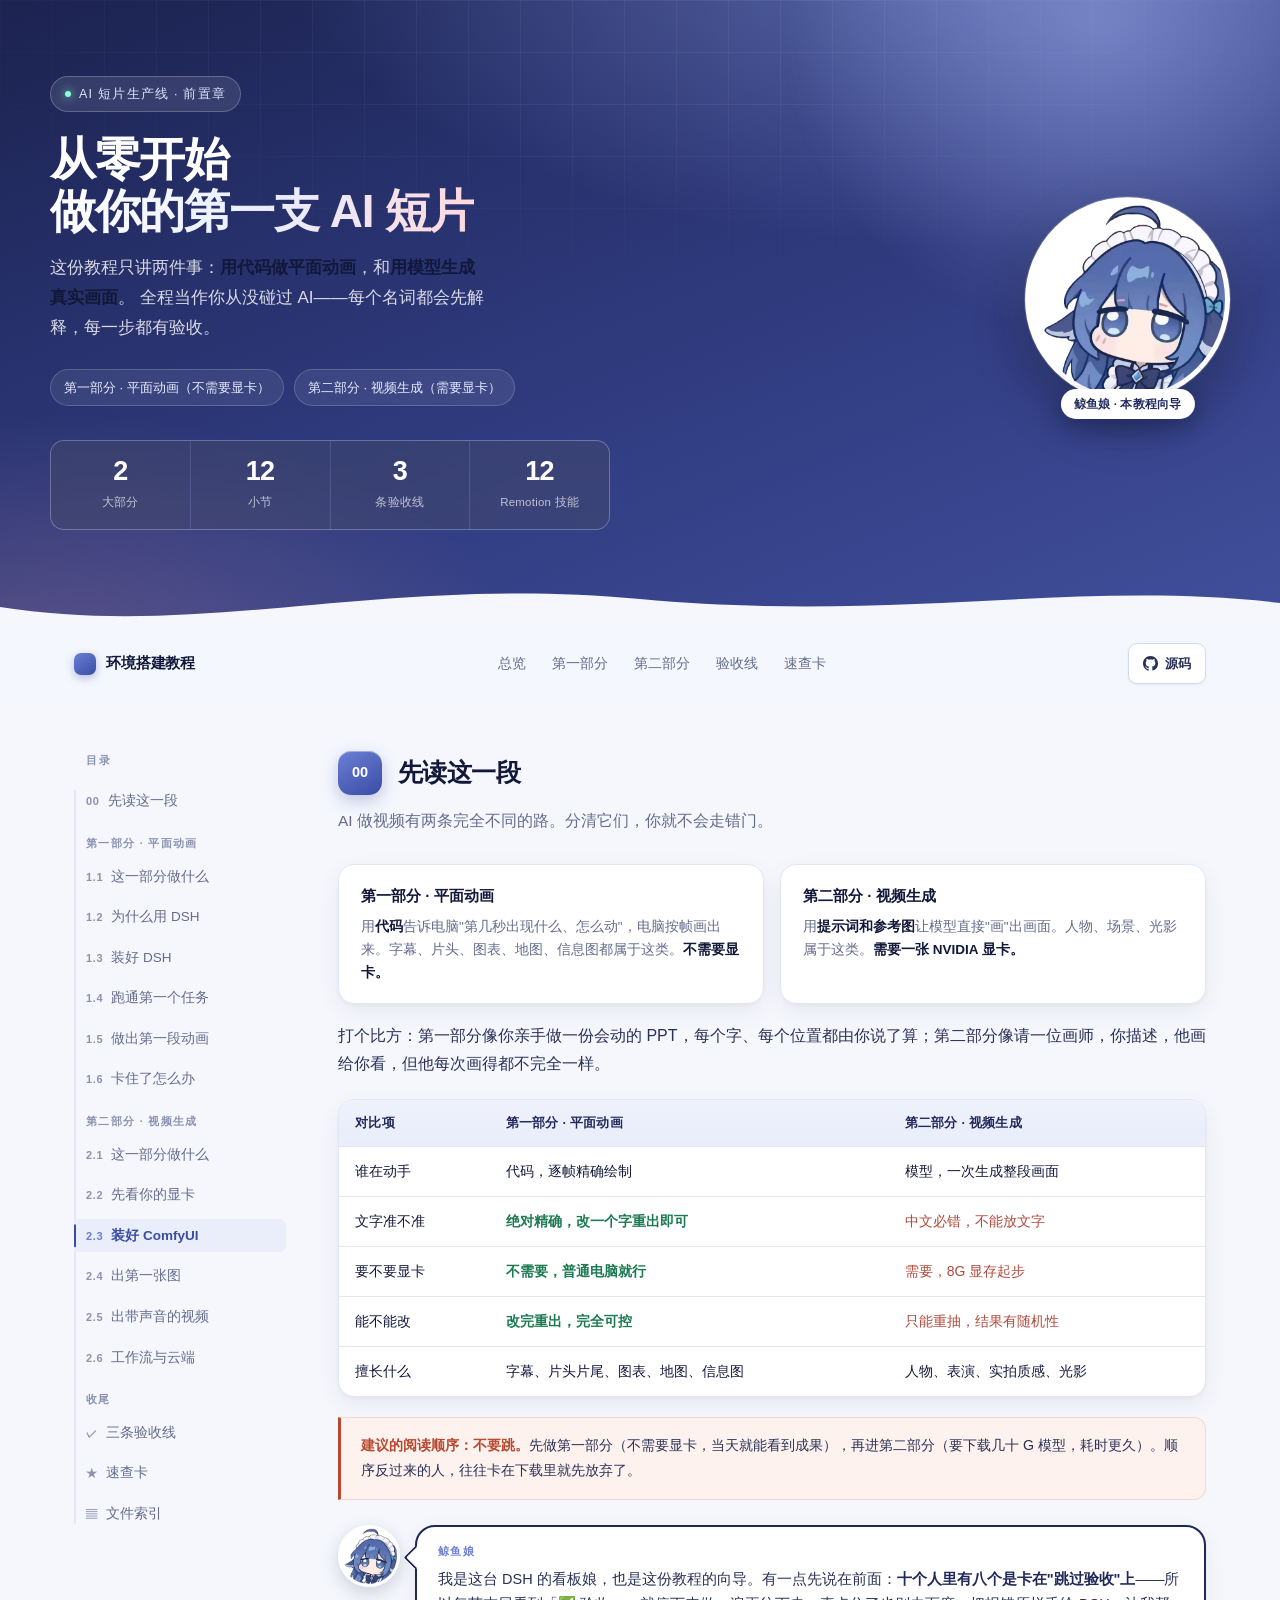
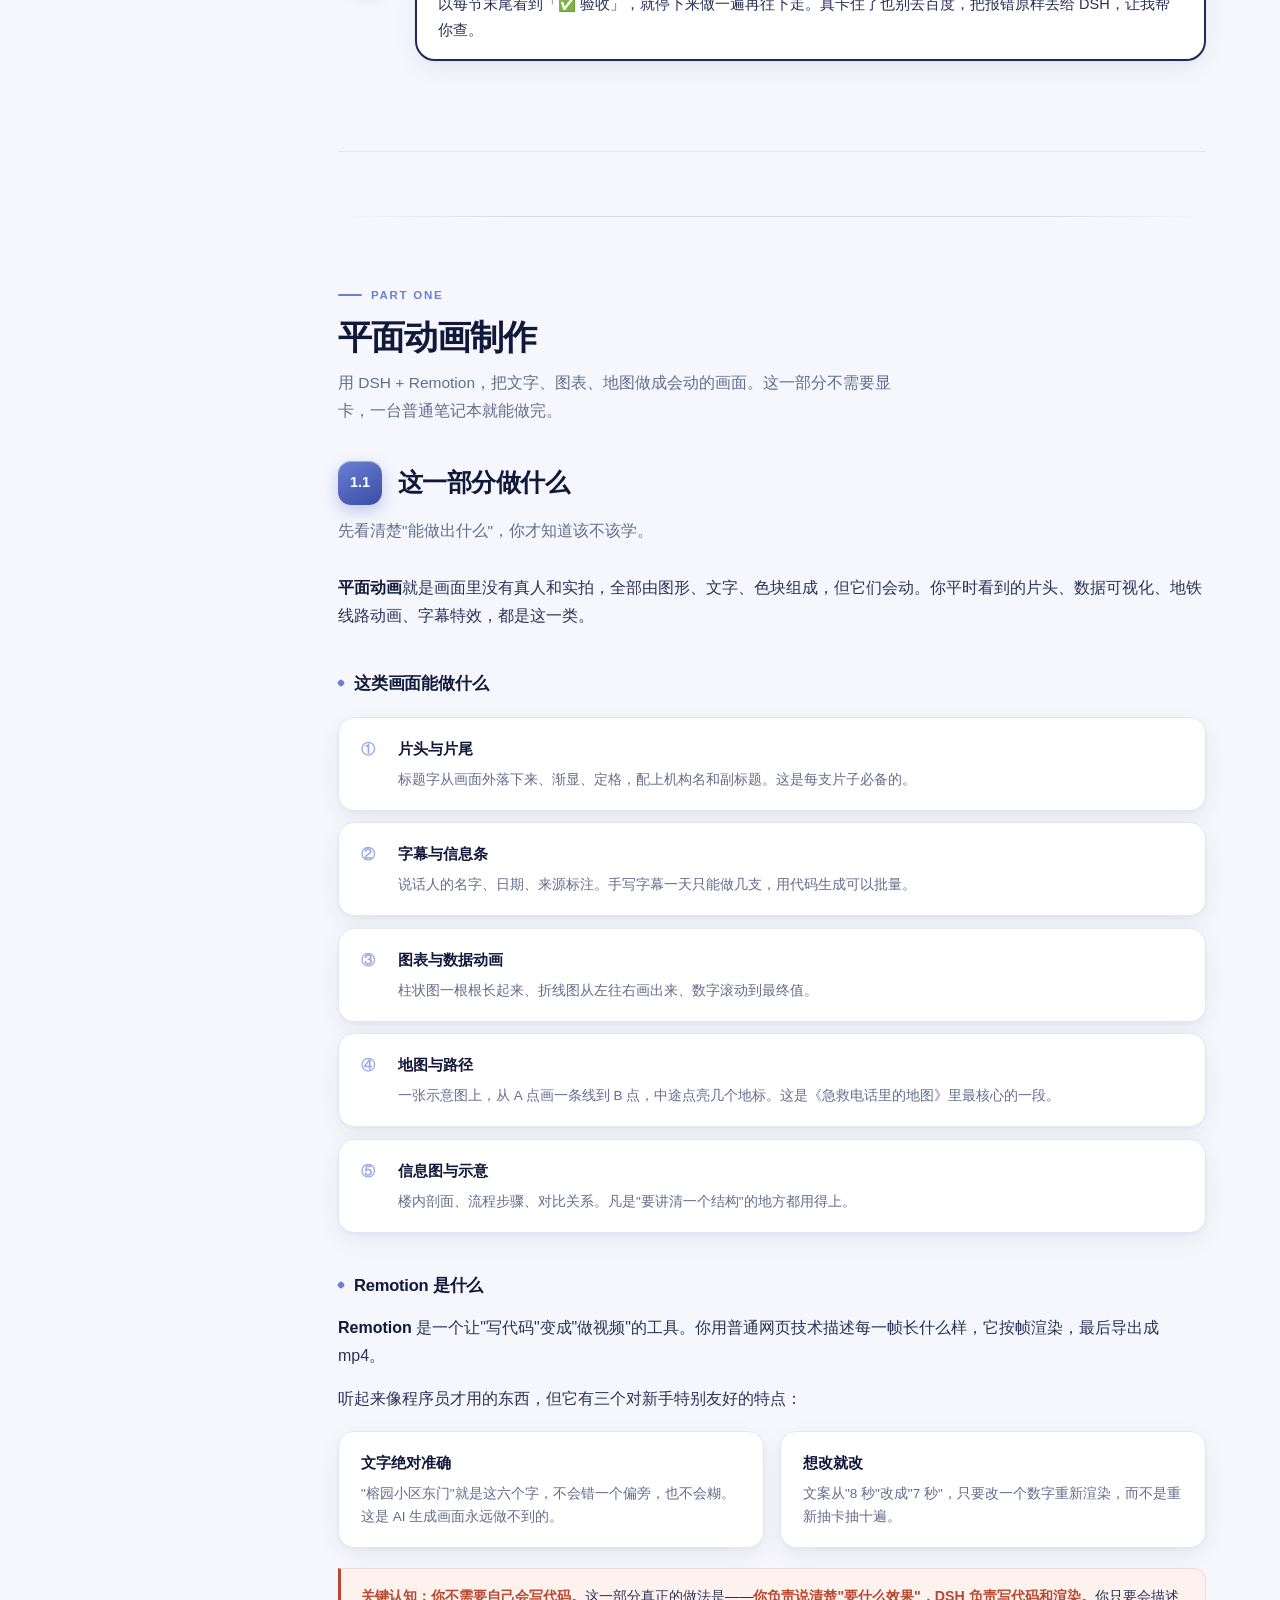
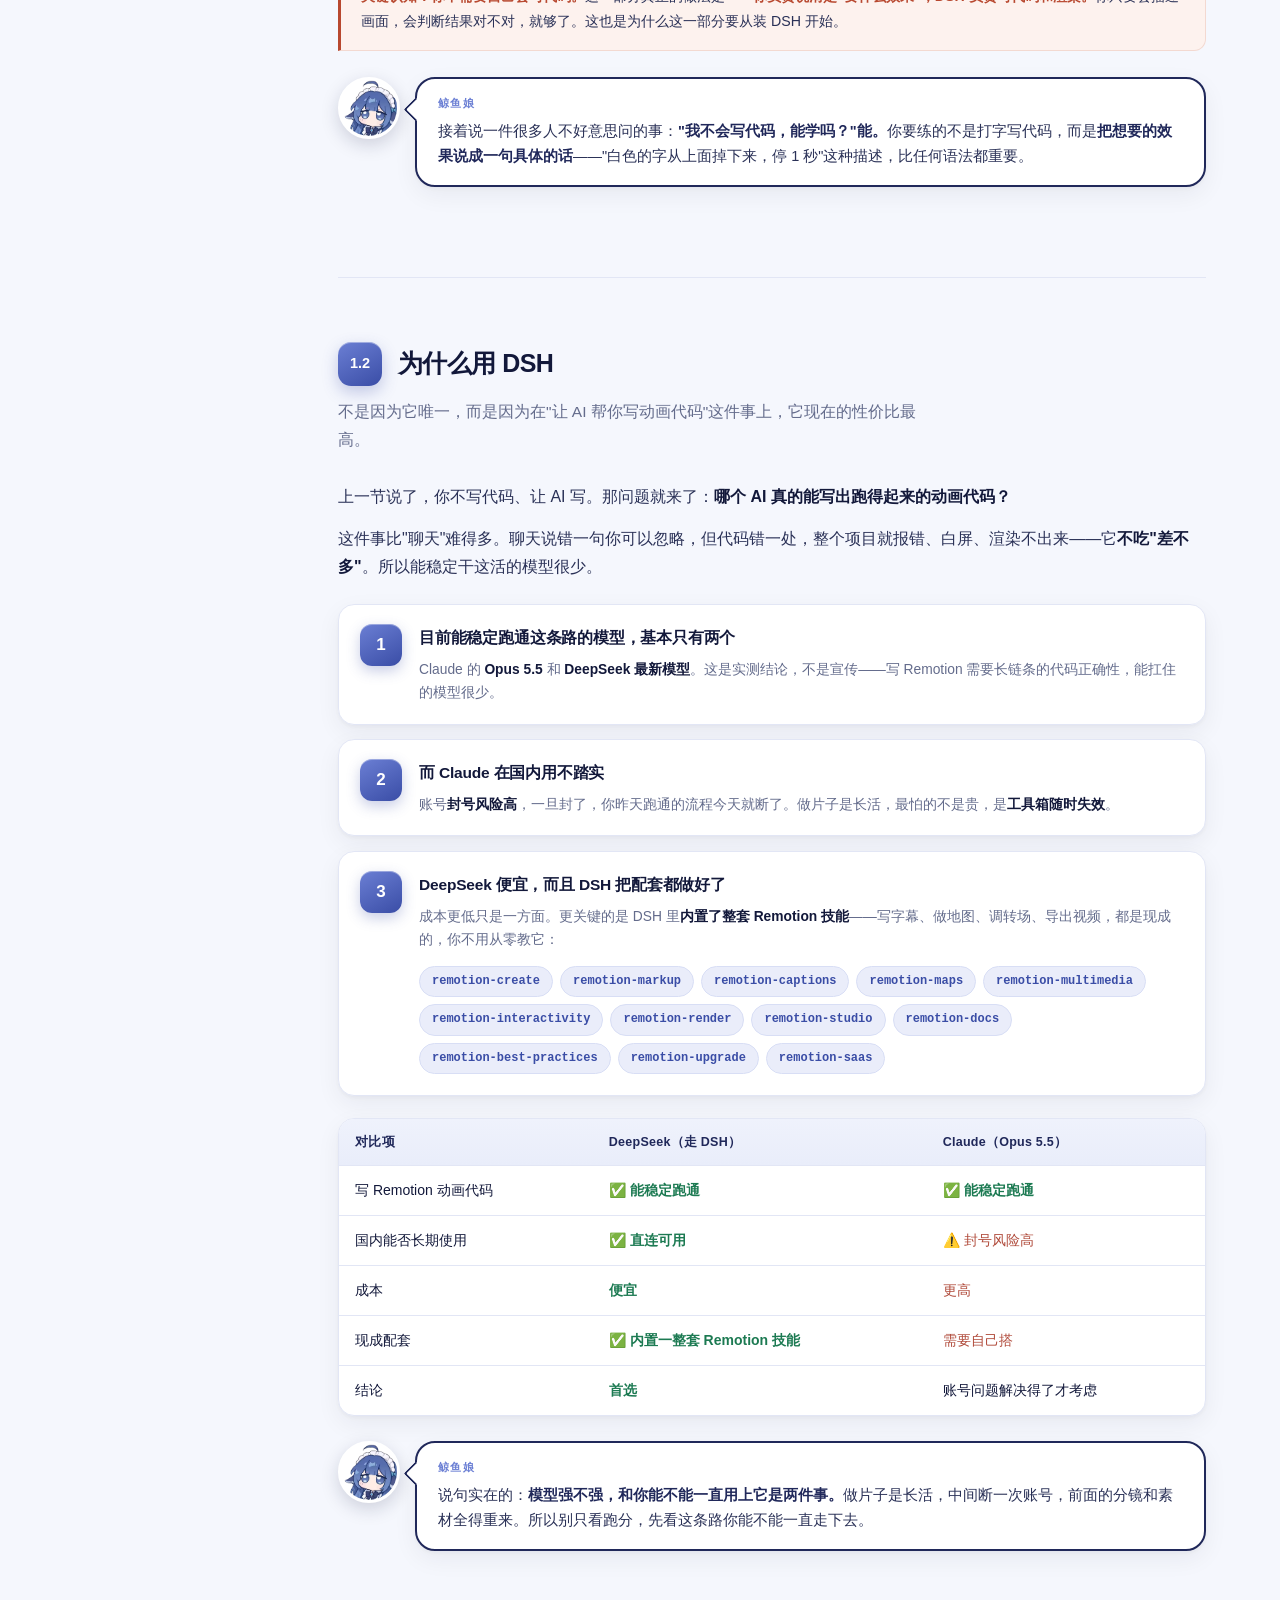
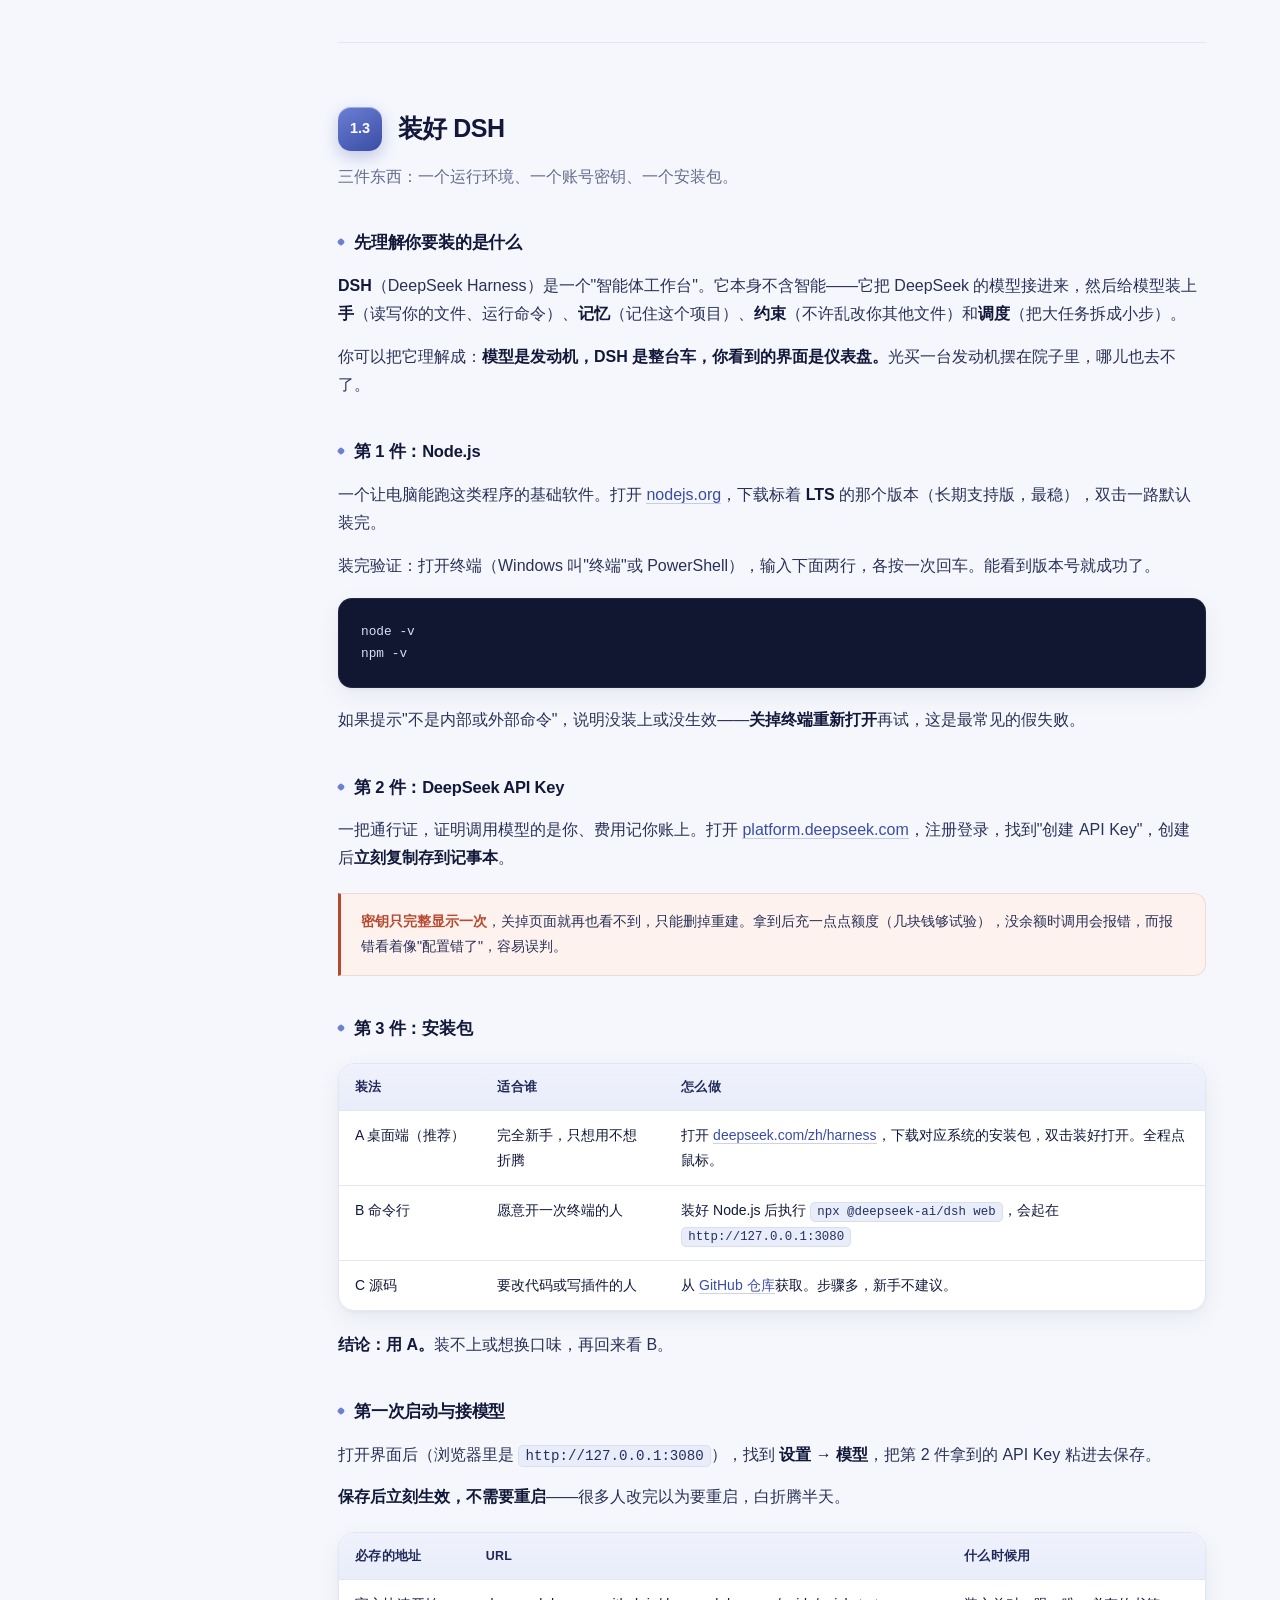
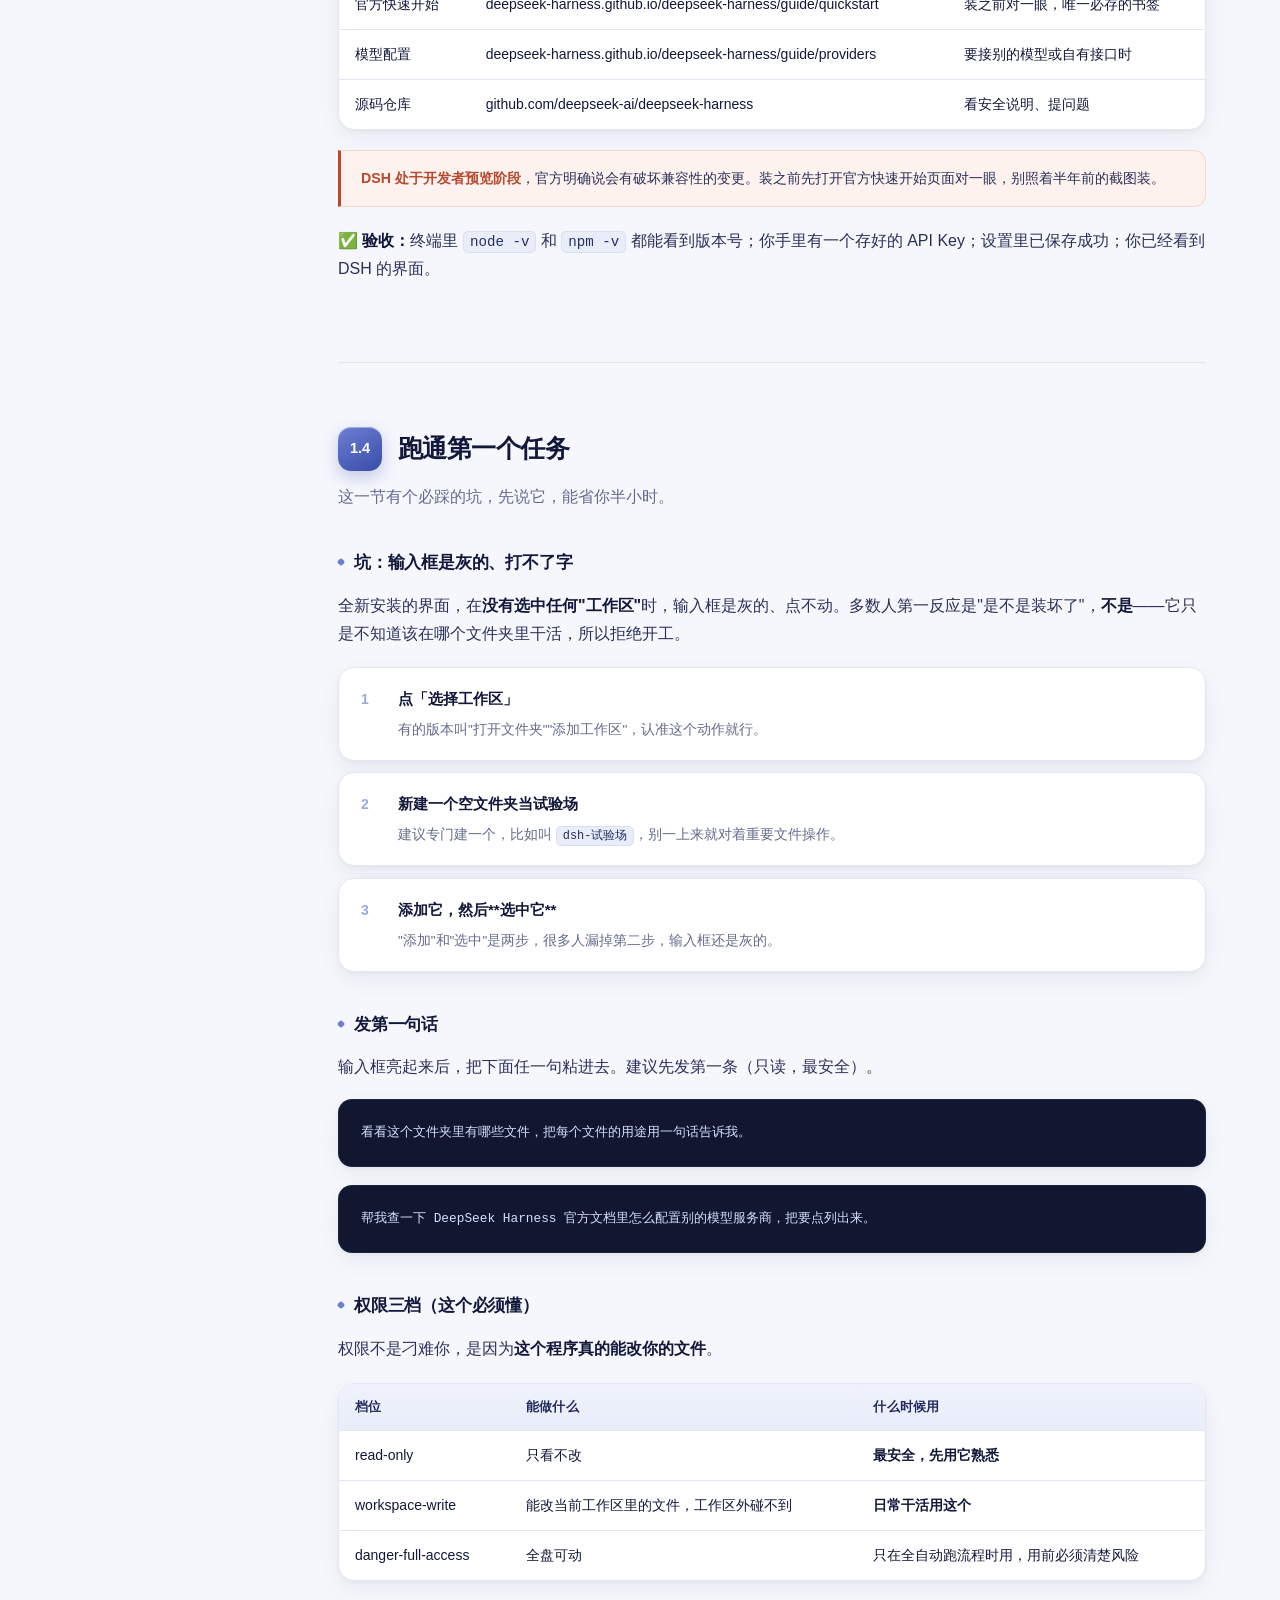
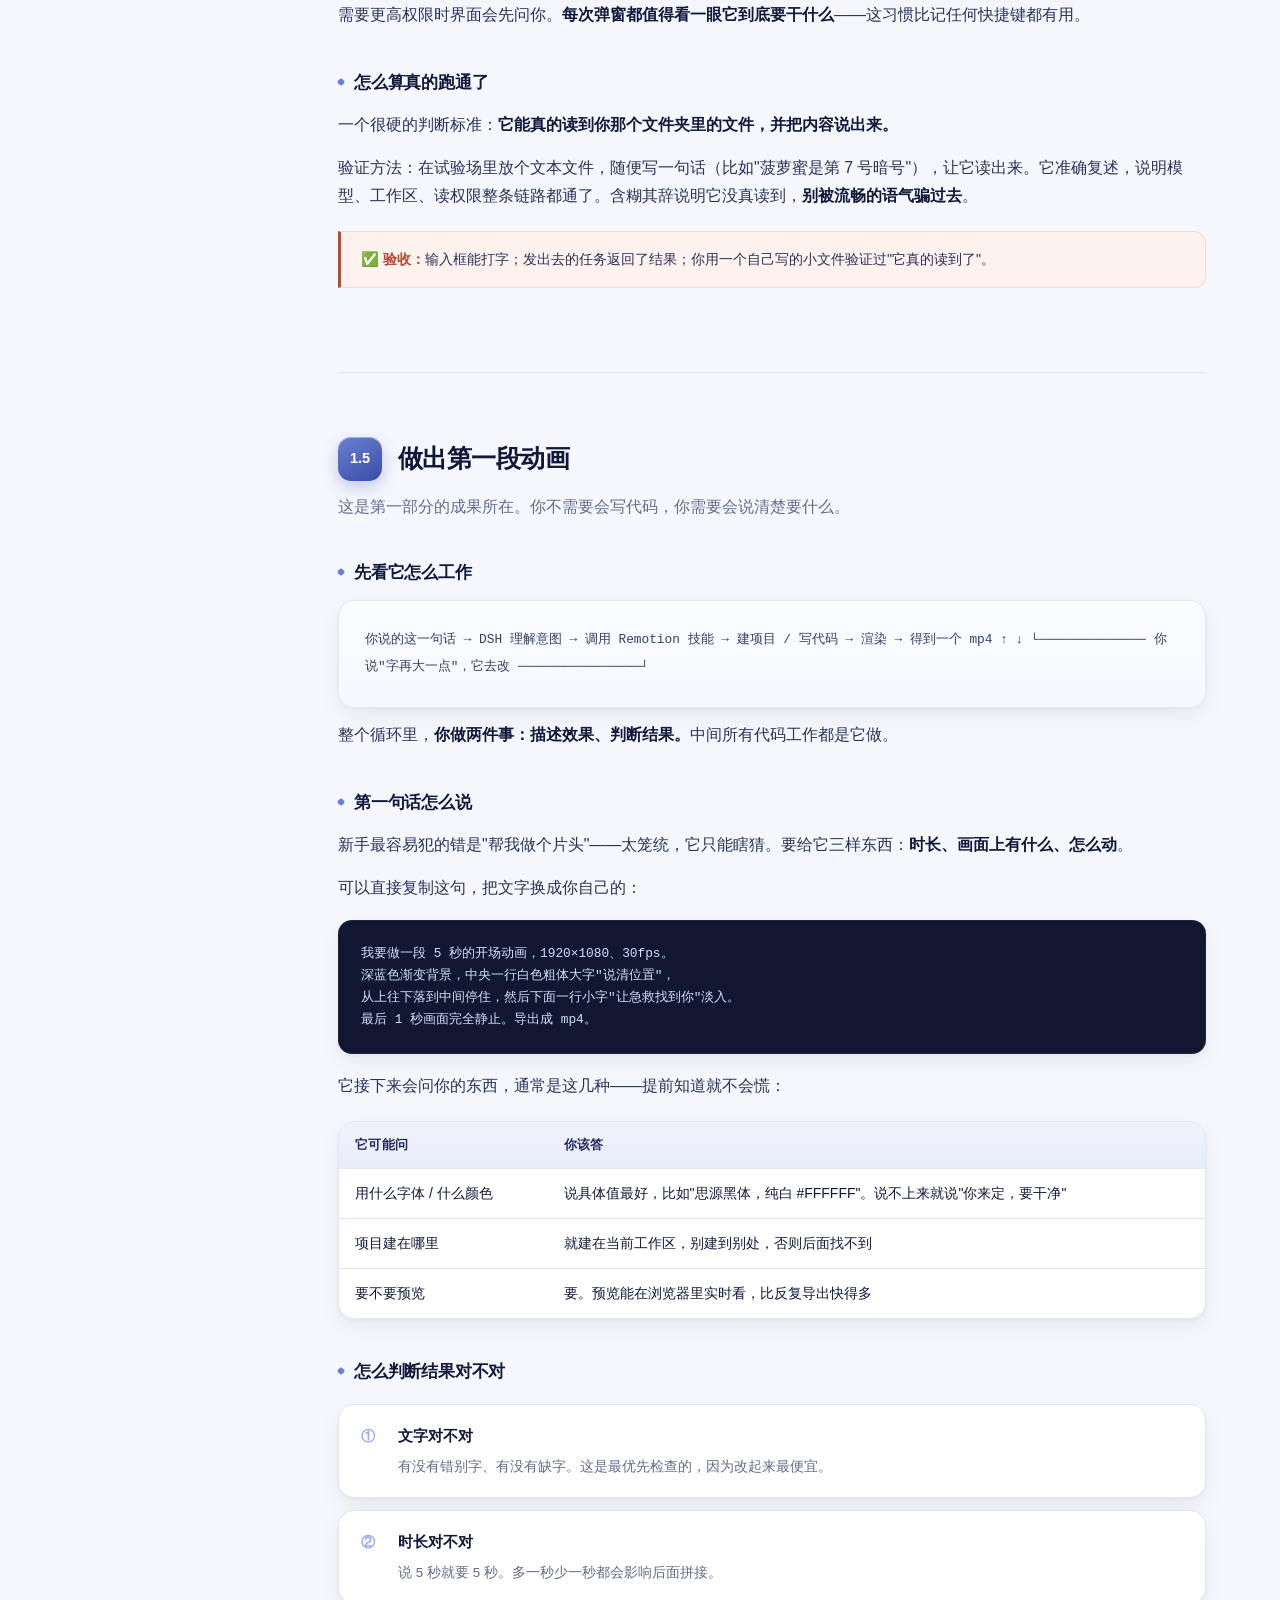
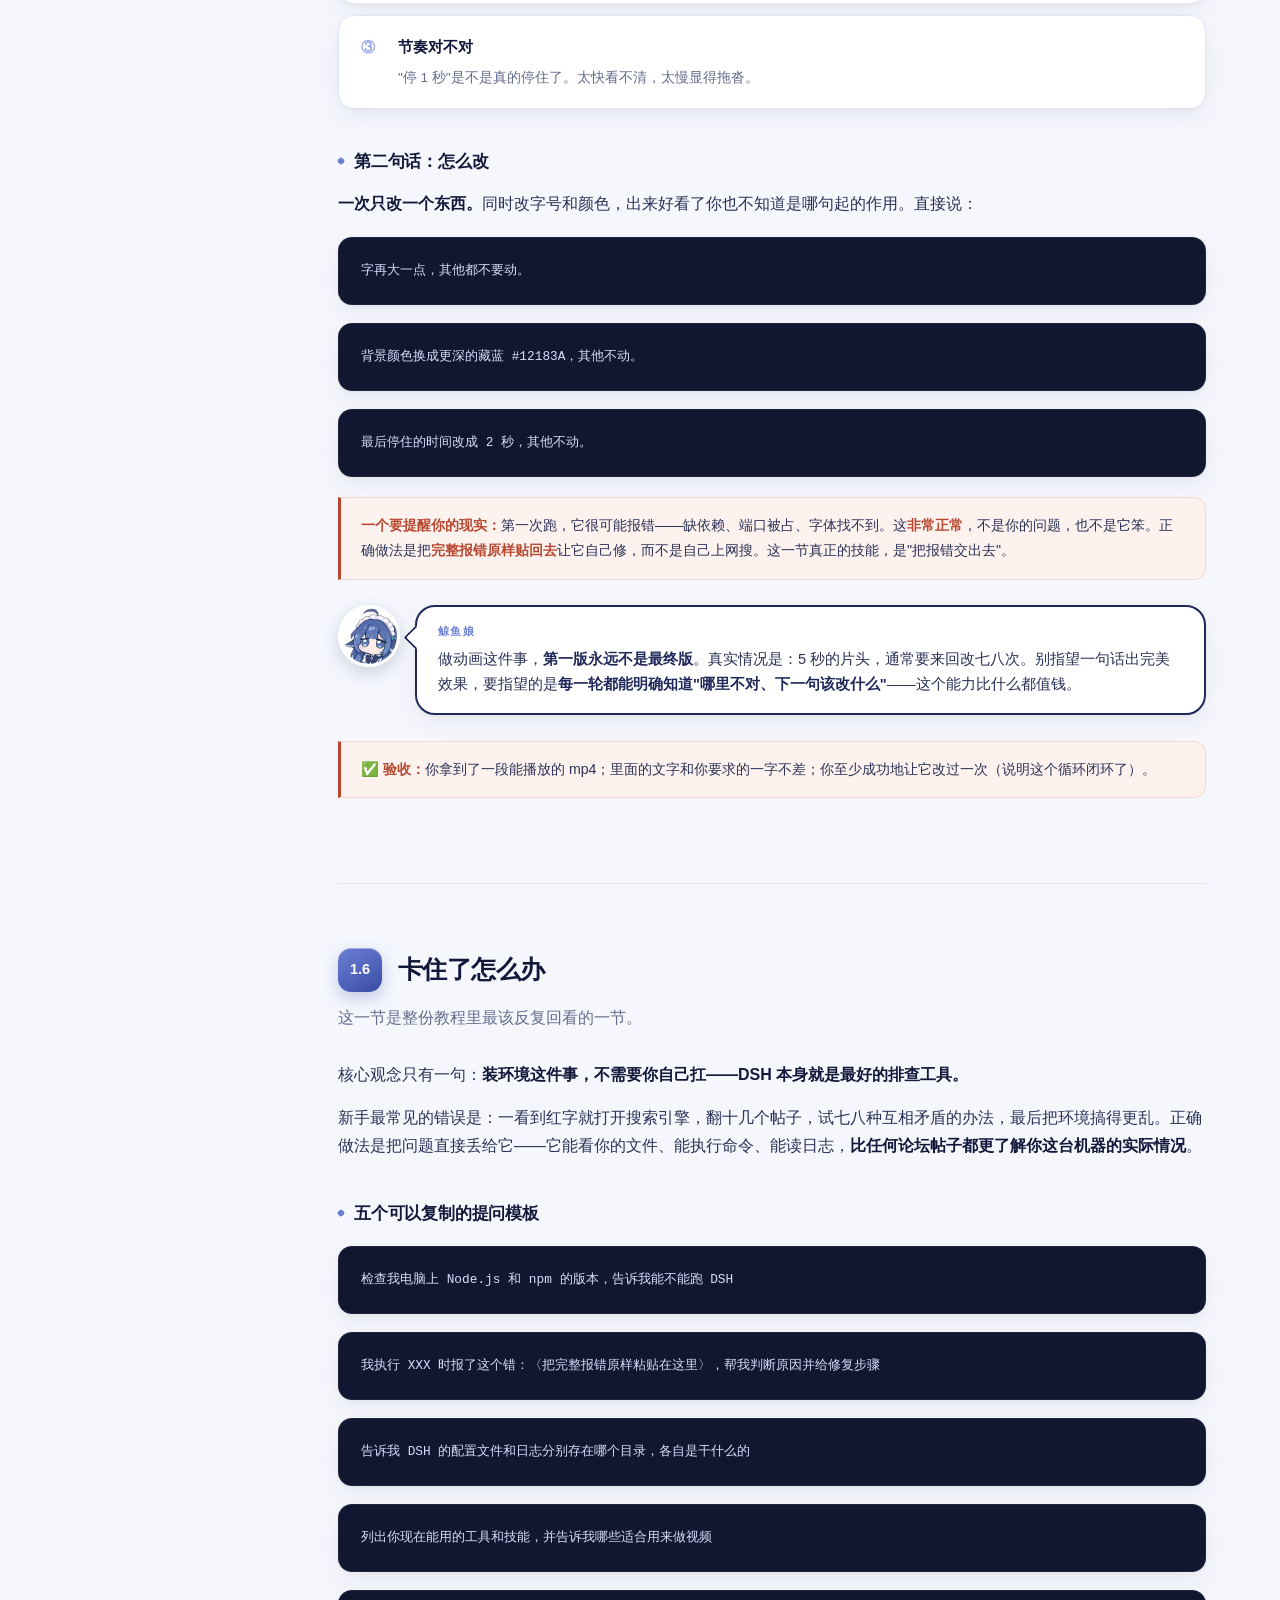
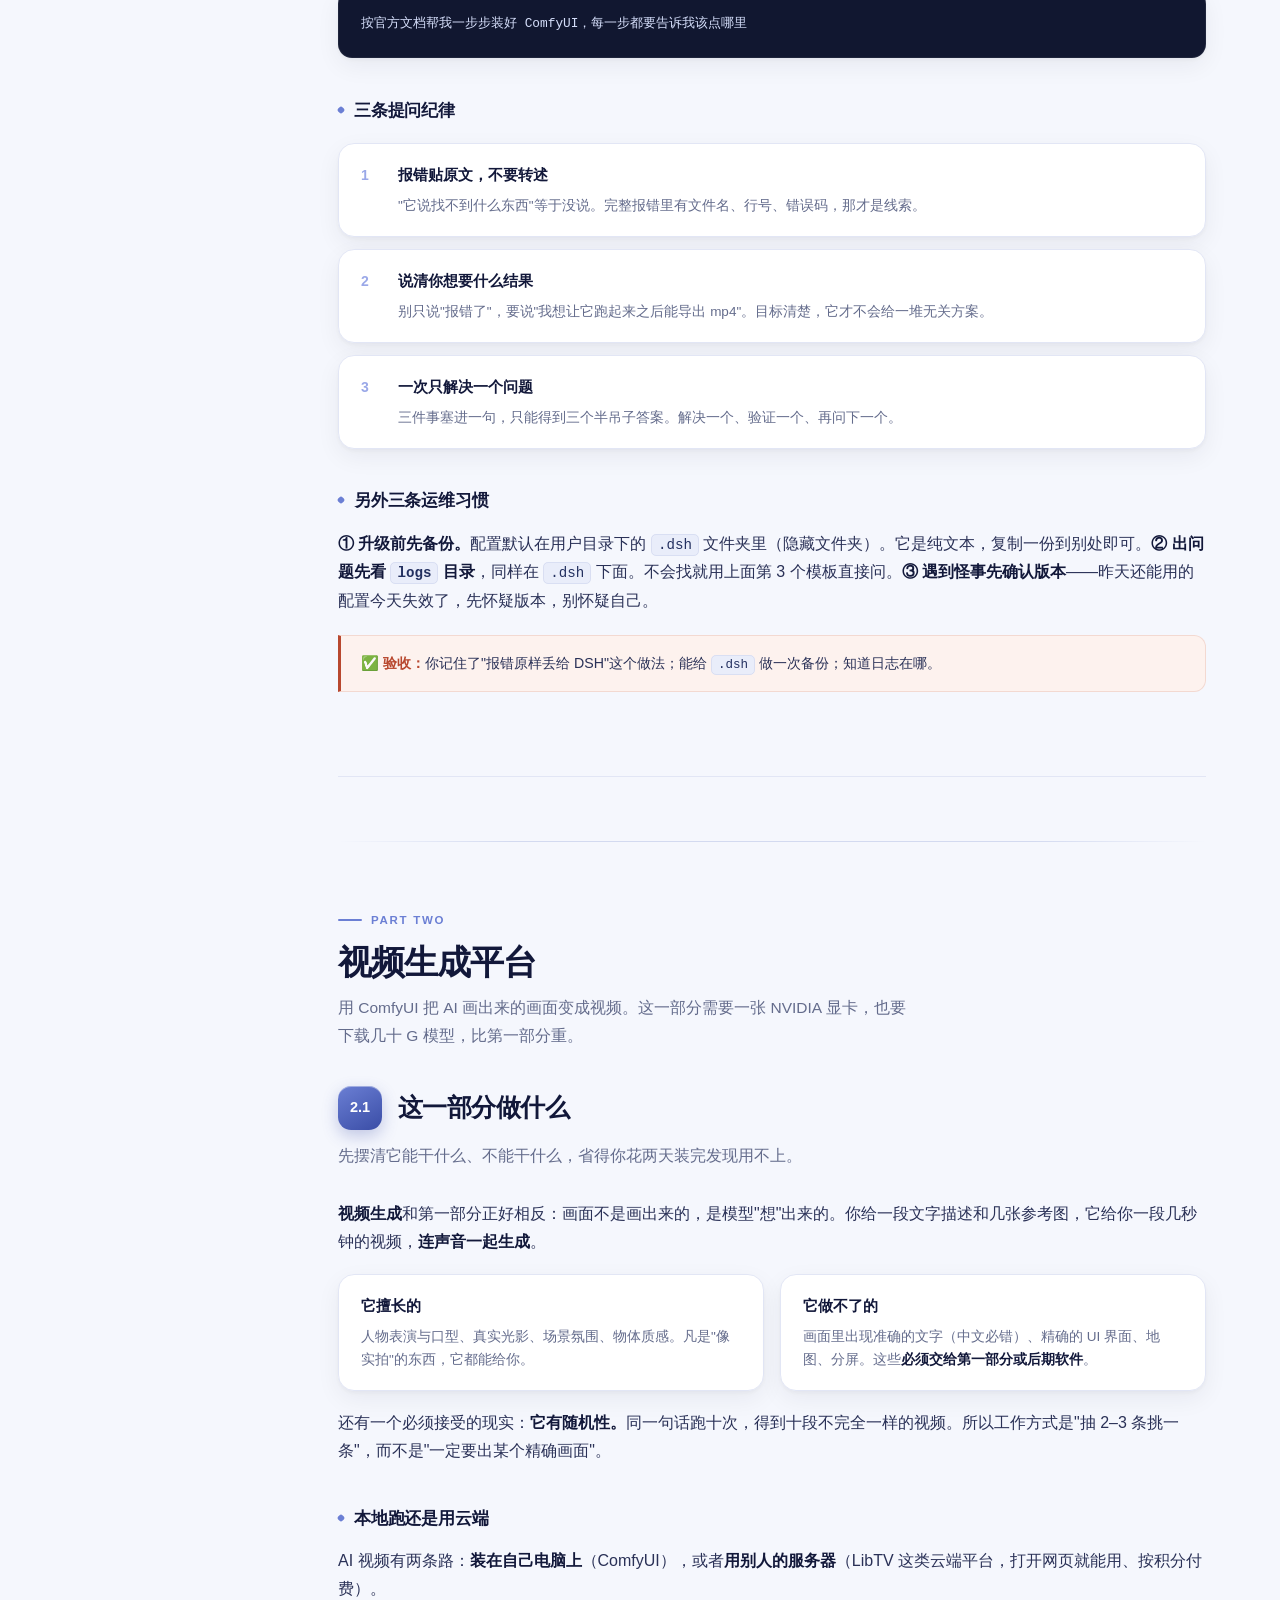
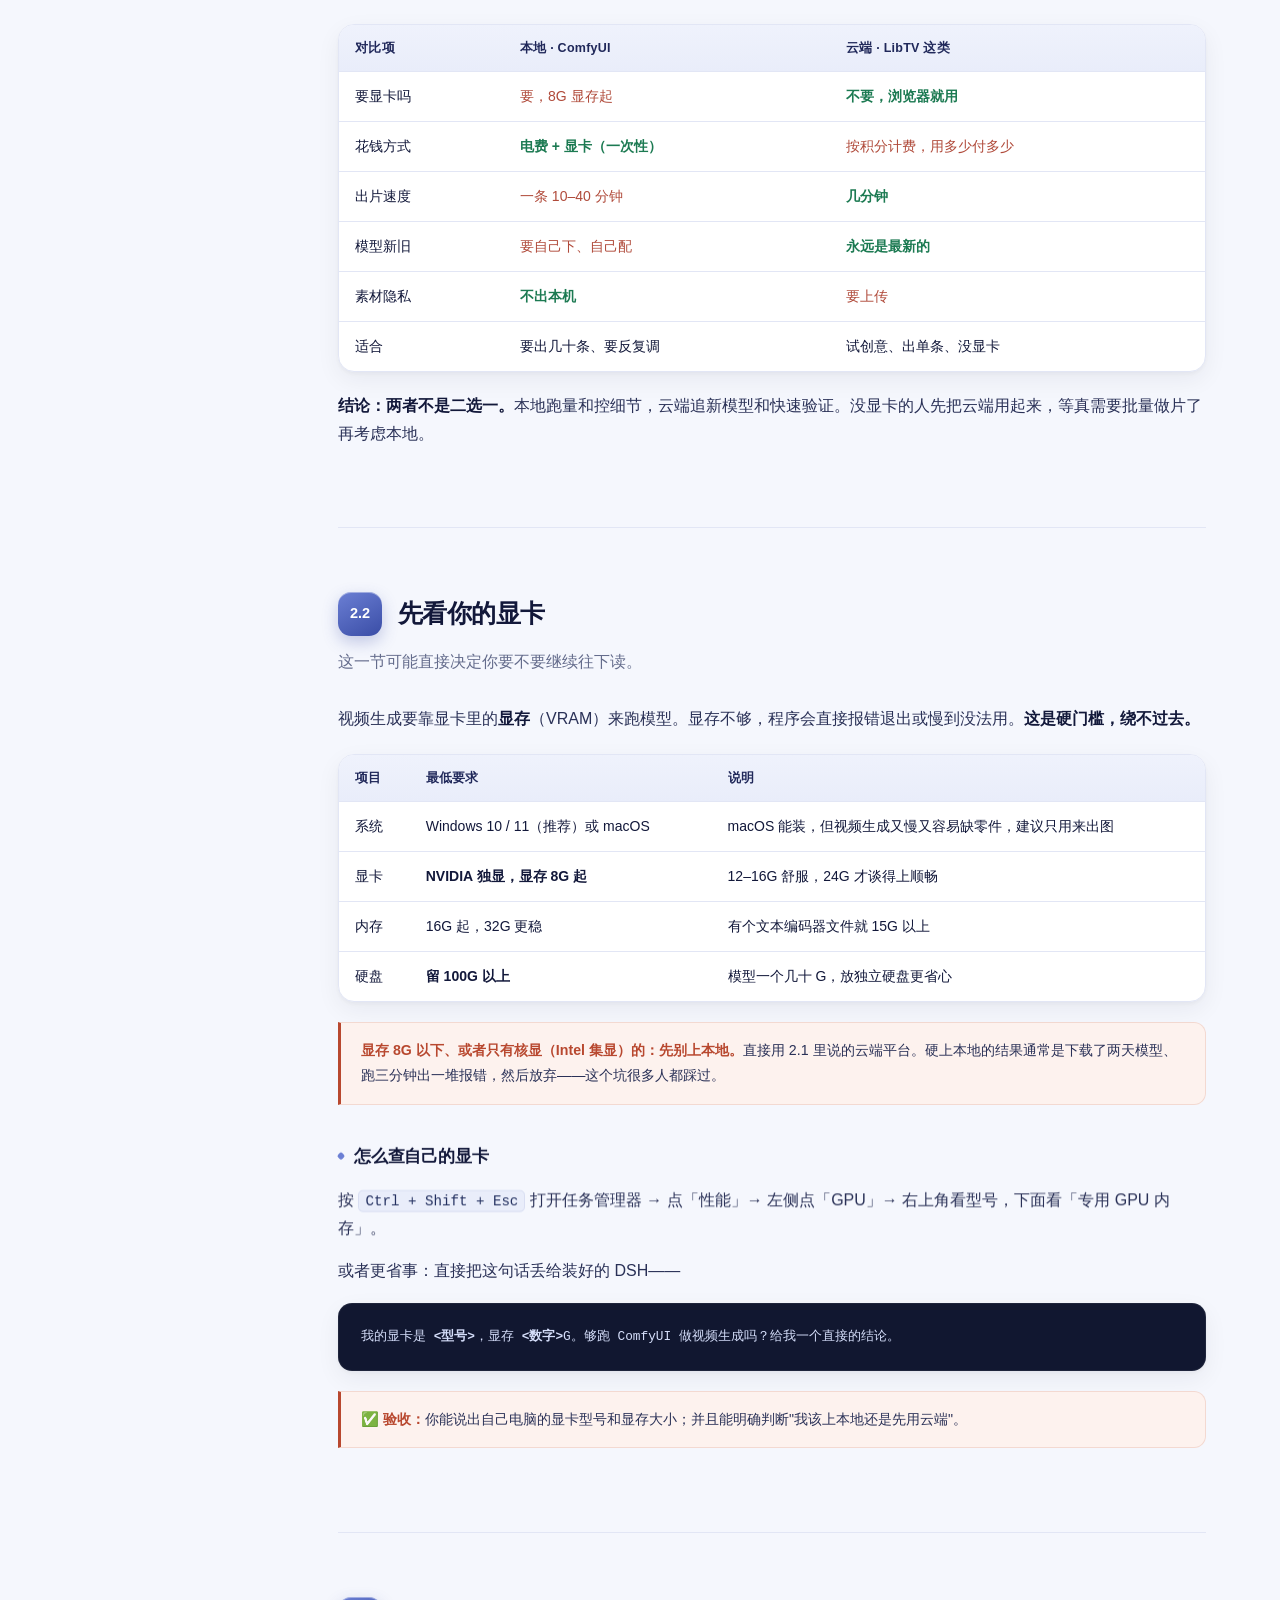
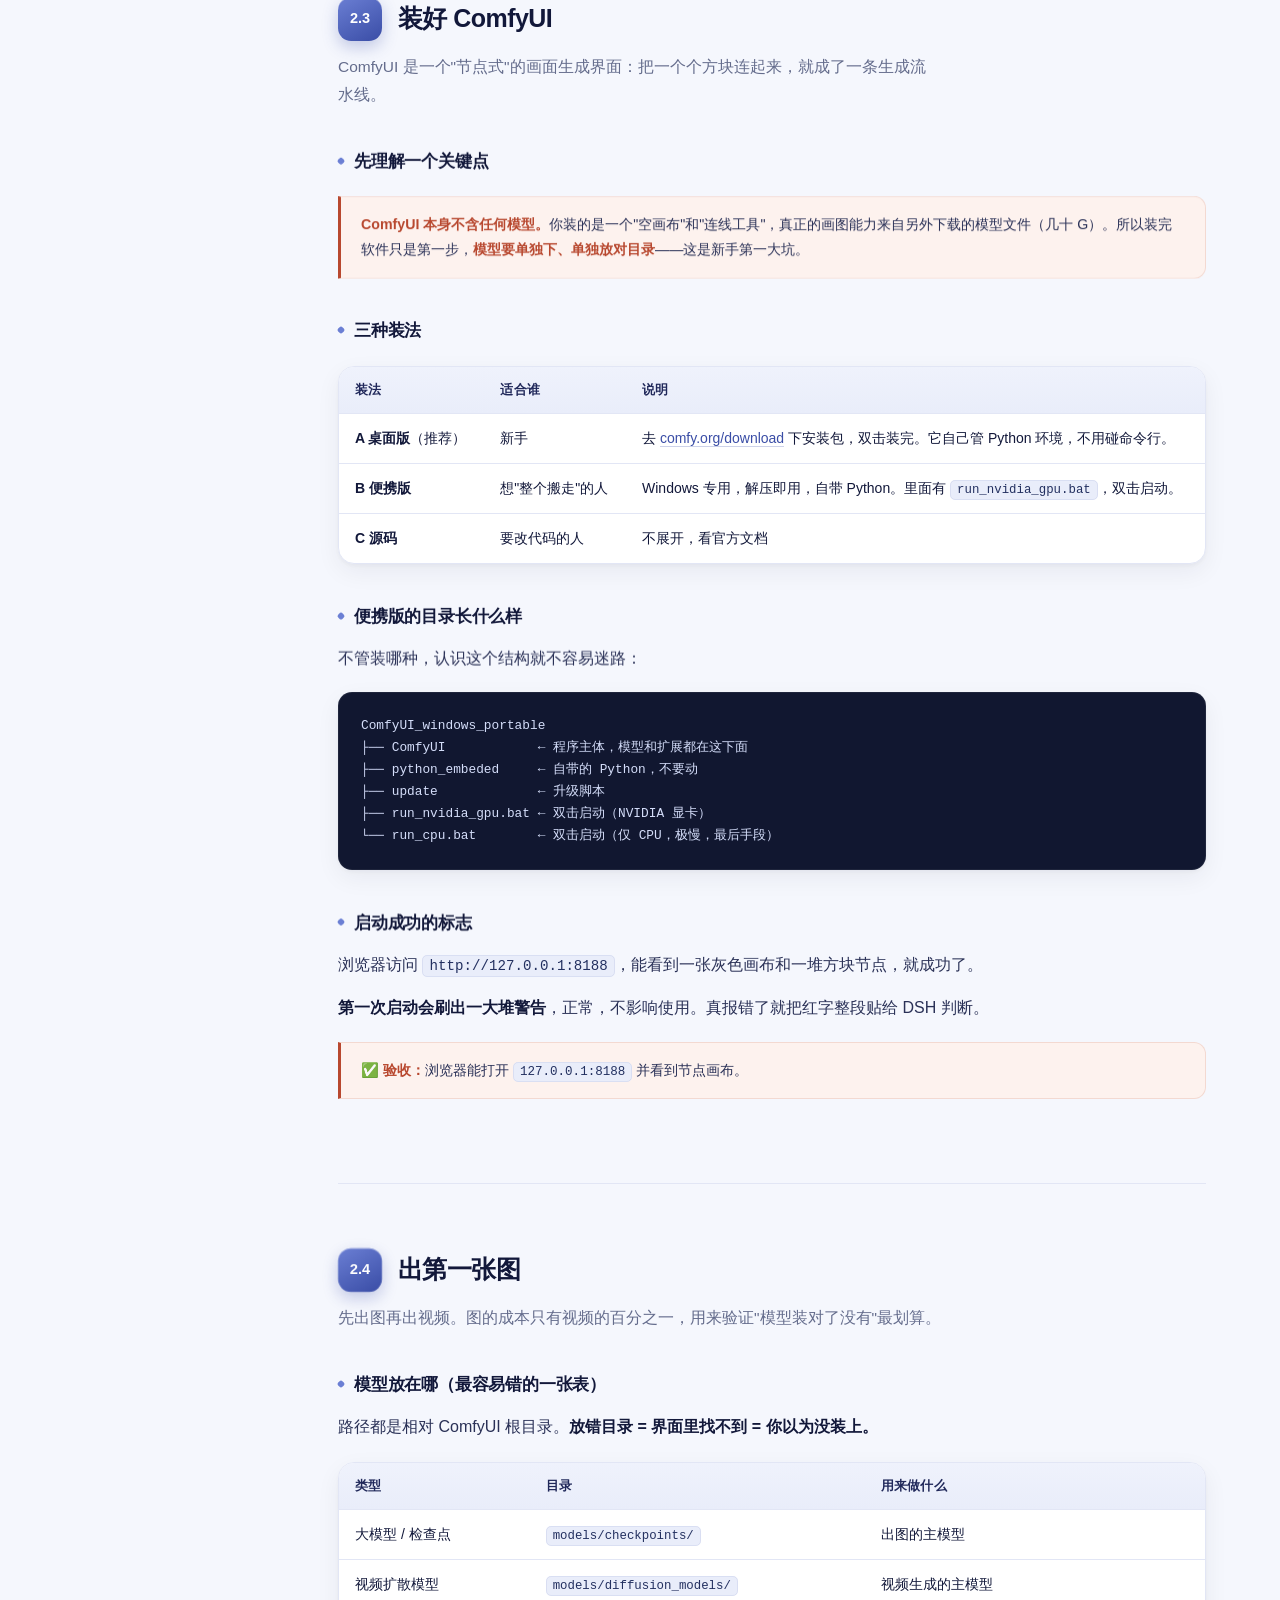
==== index.html @ 72407e8c "重构内容结构：按「平面动画 / 视频生成」两大块重排，12 小节全部改为新手向" ====
<!DOCTYPE html>
<html lang="zh-CN">
<head>
<meta charset="UTF-8">
<meta name="viewport" content="width=device-width, initial-scale=1.0">
<title>环境搭建教程 · AI 短片生产线的本地基础设施</title>
<meta name="description" content="模块一 Harness（DSH）+ 模块二 视频生成平台（ComfyUI / LibTV）。从零把 AI 短片生产线装到自己电脑上。">
<style>
  :root{
    --bg:#f5f7fd;
    --bg-2:#eef1fb;
    --card:#ffffff;
    --ink:#12183a;
    --ink-2:#2a3157;
    --muted:#646c8c;
    --faint:#8b93b0;
    --line:#e2e6f5;
    --line-2:#d3daf0;
    --accent:#3a4da6;
    --accent-2:#6b7fd4;
    --accent-3:#9aa8e8;
    --accent-soft:#eaedfa;
    --deep:#20285a;
    --code-bg:#111730;
    --code-ink:#d5defa;
    --warn:#b8482f;
    --warn-soft:#fdf2ee;
    --pink:#f0a3ab;
    --ok:#1c7a52;
    --radius:16px;
    /* 阴影分层：贴地一层 + 环境一层 */
    --sh-1:0 1px 2px rgba(18,24,58,.04), 0 1px 3px rgba(18,24,58,.03);
    --sh-2:0 2px 4px rgba(18,24,58,.04), 0 8px 24px rgba(18,24,58,.06);
    --sh-3:0 4px 8px rgba(18,24,58,.06), 0 18px 48px rgba(18,24,58,.11);
    --hero-h:clamp(420px, 46vw, 540px);
  }
  *{box-sizing:border-box}
  html{scroll-behavior:smooth;scroll-padding-top:88px}
  body{
    margin:0;background:var(--bg);color:var(--ink);
    font:16px/1.78 -apple-system,BlinkMacSystemFont,"Segoe UI","Microsoft YaHei","PingFang SC","Hiragino Sans GB",sans-serif;
    -webkit-font-smoothing:antialiased;-moz-osx-font-smoothing:grayscale;
    text-rendering:optimizeLegibility;
    overflow-x:hidden;
  }
  ::selection{background:var(--accent);color:#fff}
  :focus-visible{outline:2px solid var(--accent-2);outline-offset:3px;border-radius:6px}
  ::-webkit-scrollbar{width:11px;height:11px}
  ::-webkit-scrollbar-track{background:transparent}
  ::-webkit-scrollbar-thumb{background:#c9d1ea;border-radius:99px;border:3px solid var(--bg)}
  ::-webkit-scrollbar-thumb:hover{background:#aab5d8}

  .skip{
    position:absolute;left:-9999px;top:8px;z-index:200;
    background:var(--deep);color:#fff;padding:10px 16px;border-radius:10px;font-size:14px;
  }
  .skip:focus{left:16px}

  /* 入场动效只做位移，不碰 opacity —— 动画中途失败时内容依然完整可读 */
  .js-anim .reveal{will-change:transform}

  /* ============ 阅读进度 ============ */
  #progress{
    position:fixed;top:0;left:0;height:2px;width:100%;z-index:90;
    background:linear-gradient(90deg,var(--accent-3),var(--accent-2) 40%,var(--accent) 70%,var(--pink));
    transform:scaleX(0);transform-origin:0 50%;
  }

  /* ============ HERO ============ */
  .hero{
    position:relative;overflow:hidden;color:#fff;
    padding:76px 24px 0;
    background:
      radial-gradient(1200px 520px at 78% -10%, rgba(140,160,235,.55), transparent 60%),
      radial-gradient(760px 420px at 4% 106%, rgba(240,163,171,.22), transparent 62%),
      linear-gradient(158deg,#1c2350 0%,#2c3778 45%,#414f9c 100%);
  }
  /* 细网格纹理，向上淡出 */
  .hero::before{
    content:"";position:absolute;inset:0;pointer-events:none;
    background-image:
      linear-gradient(rgba(255,255,255,.055) 1px,transparent 1px),
      linear-gradient(90deg,rgba(255,255,255,.055) 1px,transparent 1px);
    background-size:52px 52px;
    -webkit-mask-image:radial-gradient(ellipse 80% 60% at 50% 0%,#000 20%,transparent 78%);
    mask-image:radial-gradient(ellipse 80% 60% at 50% 0%,#000 20%,transparent 78%);
  }
  /* 缓慢漂移的光斑 */
  .hero::after{
    content:"";position:absolute;width:720px;height:720px;border-radius:50%;
    right:-180px;top:-340px;pointer-events:none;
    background:radial-gradient(circle,rgba(154,168,232,.5),transparent 62%);
    filter:blur(8px);animation:drift 22s ease-in-out infinite;
  }
  @keyframes drift{
    0%,100%{transform:translate3d(0,0,0) scale(1)}
    50%{transform:translate3d(-60px,44px,0) scale(1.08)}
  }
  .hero-inner{
    position:relative;z-index:2;width:100%;max-width:1180px;margin:0 auto;
    display:grid;grid-template-columns:minmax(0,1fr) auto;gap:56px;align-items:center;
    padding-bottom:104px;
  }
  .eyebrow{
    display:inline-flex;align-items:center;gap:8px;font-size:12.5px;letter-spacing:.1em;
    text-transform:uppercase;color:#dfe5ff;
    background:rgba(255,255,255,.1);border:1px solid rgba(255,255,255,.22);
    padding:6px 14px;border-radius:99px;margin-bottom:22px;
    backdrop-filter:blur(6px);
  }
  .eyebrow i{width:6px;height:6px;border-radius:50%;background:#8affd4;box-shadow:0 0 10px #8affd4;font-style:normal}
  .hero h1{
    margin:0 0 16px;font-size:clamp(30px,4.2vw,46px);line-height:1.12;
    letter-spacing:-.028em;font-weight:800;
  }
  .hero h1 em{
    font-style:normal;
    background:linear-gradient(100deg,#ffffff 0%,#e8eeff 50%,#ffd8dd 100%);
    -webkit-background-clip:text;background-clip:text;color:transparent;
  }
  .hero .sub{
    margin:0 0 26px;font-size:clamp(15px,1.5vw,17px);line-height:1.75;
    color:rgba(255,255,255,.82);max-width:46ch;
  }
  .hero-chips{display:flex;flex-wrap:wrap;gap:10px;margin-bottom:34px}
  .hero-chips span{
    font-size:13px;padding:6px 13px;border-radius:99px;color:#e8ecff;
    background:rgba(255,255,255,.08);border:1px solid rgba(255,255,255,.18);
  }
  /* KPI */
  .kpi{
    display:grid;grid-template-columns:repeat(4,minmax(0,1fr));
    gap:1px;background:rgba(255,255,255,.14);
    border:1px solid rgba(255,255,255,.16);border-radius:14px;overflow:hidden;
    backdrop-filter:blur(10px);max-width:560px;
  }
  .kpi div{background:rgba(22,28,64,.35);padding:16px 14px;text-align:center}
  .kpi b{
    display:block;font-size:clamp(20px,2.4vw,27px);font-weight:800;line-height:1.1;
    letter-spacing:-.02em;font-variant-numeric:tabular-nums;
  }
  .kpi span{display:block;font-size:11.5px;color:rgba(255,255,255,.68);margin-top:6px;letter-spacing:.02em}

  /* 头像 */
  .hero-art{position:relative;flex:0 0 auto}
  .hero-art .halo{
    position:absolute;inset:-26px;border-radius:50%;
    background:radial-gradient(circle,rgba(154,168,232,.42),transparent 68%);
    filter:blur(10px);
  }
  .hero-art img{
    position:relative;display:block;width:clamp(150px,16vw,208px);aspect-ratio:1;
    border-radius:50%;border:5px solid rgba(255,255,255,.9);background:#fff;
    box-shadow:0 20px 50px rgba(9,13,36,.45), 0 0 0 1px rgba(255,255,255,.2);
  }
  .hero-art .tagline{
    position:absolute;left:50%;bottom:-14px;transform:translateX(-50%);
    white-space:nowrap;font-size:11.5px;font-weight:700;letter-spacing:.02em;
    padding:5px 13px;border-radius:99px;background:#fff;color:var(--deep);
    box-shadow:0 8px 22px rgba(9,13,36,.3);
  }
  .hero-wave{position:absolute;left:0;bottom:-1px;width:100%;height:64px;display:block;z-index:3}

  /* ============ 顶栏 ============ */
  .topbar{
    position:sticky;top:0;z-index:40;
    background:rgba(245,247,253,.82);
    backdrop-filter:saturate(180%) blur(14px);
    -webkit-backdrop-filter:saturate(180%) blur(14px);
    border-bottom:1px solid transparent;transition:border-color .25s,box-shadow .25s;
  }
  .topbar.stuck{border-bottom-color:var(--line);box-shadow:0 1px 0 rgba(18,24,58,.02),0 6px 20px rgba(18,24,58,.05)}
  .topbar .bar{
    max-width:1180px;margin:0 auto;padding:0 24px;height:60px;
    display:flex;align-items:center;justify-content:space-between;gap:20px;
  }
  .brand{display:flex;align-items:center;gap:10px;font-weight:800;font-size:14.5px;letter-spacing:-.01em;color:var(--ink);text-decoration:none;border-bottom:none}
  .brand .dot{
    width:22px;height:22px;border-radius:7px;flex:0 0 auto;
    background:linear-gradient(145deg,var(--accent-2),var(--accent));
    box-shadow:0 3px 8px rgba(58,77,166,.35);
  }
  .topnav{display:flex;gap:4px;overflow-x:auto;font-size:13.5px;scrollbar-width:none}
  .topnav::-webkit-scrollbar{display:none}
  .topnav a{
    color:var(--muted);text-decoration:none;white-space:nowrap;border-bottom:none;
    padding:7px 11px;border-radius:8px;transition:color .16s,background .16s;
  }
  .topnav a:hover{color:var(--ink);background:rgba(58,77,166,.07)}
  .topnav a.active{color:var(--accent);background:var(--accent-soft);font-weight:600}
  .gh{
    display:inline-flex;align-items:center;gap:7px;text-decoration:none;
    font-size:13px;font-weight:600;color:var(--ink-2);
    padding:8px 14px;border-radius:9px;border:1px solid var(--line-2);
    background:#fff;box-shadow:var(--sh-1);transition:.16s;white-space:nowrap;
  }
  .gh:hover{border-color:var(--accent-3);color:var(--accent);box-shadow:var(--sh-2)}
  @media(max-width:1080px){.topnav{display:none}}

  /* ============ 布局：左目录 + 正文 ============ */
  .layout{
    max-width:1180px;margin:0 auto;padding:56px 24px 96px;
    display:grid;grid-template-columns:212px minmax(0,1fr);gap:52px;align-items:start;
  }
  .toc{position:sticky;top:84px;font-size:13.5px}
  .toc-title{
    font-size:11px;letter-spacing:.14em;text-transform:uppercase;color:var(--faint);
    font-weight:700;margin:0 0 14px;padding-left:12px;
  }
  .toc ol{list-style:none;margin:0;padding:0;position:relative}
  .toc ol::before{
    content:"";position:absolute;left:0;top:6px;bottom:6px;width:2px;
    background:var(--line);border-radius:2px;
  }
  .toc a{
    display:block;position:relative;padding:7px 12px;color:var(--muted);
    text-decoration:none;border-radius:0 7px 7px 0;line-height:1.45;border-bottom:none;
    transition:color .16s,background .16s;
  }
  .toc a::before{
    content:"";position:absolute;left:0;top:50%;transform:translateY(-50%);
    width:2px;height:0;background:var(--accent);border-radius:2px;transition:height .22s;
  }
  .toc a:hover{color:var(--ink);background:rgba(58,77,166,.055)}
  .toc a.active{color:var(--accent);font-weight:600;background:var(--accent-soft)}
  .toc a.active::before{height:70%}
  .toc a b{display:inline;font-size:11px;color:var(--faint);font-weight:700;letter-spacing:.06em;margin-right:8px}
  .toc a.active b{color:var(--accent-2)}
  @media(max-width:1080px){.layout{grid-template-columns:minmax(0,1fr);gap:0}.toc{display:none}}

  main{min-width:0}

  /* ============ 章节 ============ */
  section{padding:0 0 64px;margin-bottom:64px;border-bottom:1px solid var(--line)}
  section:last-of-type{border-bottom:none;margin-bottom:0;padding-bottom:0}
  .sec-head{display:flex;align-items:center;gap:16px;margin:0 0 12px}
  .sec-num{
    flex:0 0 auto;width:44px;height:44px;border-radius:13px;
    display:inline-flex;align-items:center;justify-content:center;
    font-size:14.5px;font-weight:800;color:#fff;letter-spacing:0;
    font-variant-numeric:tabular-nums;
    background:linear-gradient(150deg,var(--accent-2),var(--accent));
    box-shadow:0 6px 16px rgba(58,77,166,.28), inset 0 1px 0 rgba(255,255,255,.4);
  }
  h2{margin:0;font-size:clamp(20px,2.2vw,25px);letter-spacing:-.022em;font-weight:800;line-height:1.25}
  .lead{color:var(--muted);margin:0 0 30px;font-size:15.5px;max-width:70ch}
  h3{font-size:16.5px;margin:38px 0 12px;letter-spacing:-.012em;font-weight:750;color:var(--ink)}
  h3::before{content:"";display:inline-block;width:6px;height:6px;border-radius:2px;
    background:var(--accent-2);margin-right:10px;vertical-align:3px;transform:rotate(45deg)}
  p{margin:14px 0;color:var(--ink-2)}
  p b,li b{color:var(--ink);font-weight:700}
  ul,ol{margin:14px 0;padding-left:20px}
  li{margin:7px 0;color:var(--ink-2)}
  a{color:var(--accent);text-decoration:none;border-bottom:1px solid rgba(58,77,166,.25);transition:border-color .15s}
  a:hover{border-bottom-color:var(--accent)}
  code{
    background:#e9edfa;color:#233060;padding:2px 6px;border-radius:5px;
    font-size:.885em;font-family:ui-monospace,SFMono-Regular,Consolas,"Liberation Mono",monospace;
    border:1px solid rgba(58,77,166,.09);
  }

  /* ============ 卡片（带鼠标跟随光斑） ============ */
  .rules{display:grid;gap:12px;margin:18px 0}
  .card{
    position:relative;overflow:hidden;background:var(--card);
    border:1px solid var(--line);border-radius:var(--radius);
    box-shadow:var(--sh-2);transition:transform .2s ease,box-shadow .2s ease,border-color .2s ease;
  }
  .card::after{
    content:"";position:absolute;inset:0;pointer-events:none;opacity:0;
    transition:opacity .3s ease;
    background:radial-gradient(340px circle at var(--mx,50%) var(--my,50%),rgba(107,127,212,.13),transparent 62%);
  }
  .card:hover{transform:translateY(-2px);box-shadow:var(--sh-3);border-color:var(--line-2)}
  .card:hover::after{opacity:1}

  .rule{display:flex;gap:15px;padding:18px 22px}
  .rule b.n{
    color:var(--accent-3);font-size:14px;font-weight:800;flex:0 0 22px;
    font-variant-numeric:tabular-nums;padding-top:1px;
  }
  .rule p{margin:0;font-size:15px;font-weight:600;color:var(--ink)}
  .rule .why{
    display:block;color:var(--muted);font-size:13.5px;font-weight:400;
    margin-top:6px;line-height:1.7;
  }

  /* ============ 鲸鱼娘气泡 ============ */
  .whale{display:flex;gap:15px;align-items:flex-start;margin:26px 0}
  .whale img{
    flex:0 0 auto;width:62px;height:62px;border-radius:50%;
    border:3px solid #fff;box-shadow:0 6px 18px rgba(18,24,58,.17);background:#fff;
  }
  .bubble{
    position:relative;flex:1 1 auto;background:#fff;
    border:2.5px solid var(--deep);border-radius:20px;
    padding:15px 21px;box-shadow:var(--sh-2);
  }
  .bubble::before{
    content:"";position:absolute;left:-10px;top:22px;width:15px;height:15px;
    background:#fff;border-left:2.5px solid var(--deep);border-bottom:2.5px solid var(--deep);
    transform:rotate(45deg);border-radius:0 0 0 3px;
  }
  .bubble .who{
    font-size:11px;font-weight:800;color:var(--accent-2);
    letter-spacing:.12em;margin-bottom:5px;text-transform:uppercase;
  }
  .bubble p{margin:0;font-size:14.5px;color:var(--ink-2)}
  .bubble p b{color:var(--deep)}

  /* ============ 代码 ============ */
  pre{
    position:relative;background:var(--code-bg);color:var(--code-ink);
    padding:22px;border-radius:14px;overflow-x:auto;font-size:12.8px;line-height:1.72;
    font-family:ui-monospace,SFMono-Regular,Consolas,monospace;margin:18px 0;
    box-shadow:var(--sh-2);border:1px solid rgba(255,255,255,.06);
  }

  /* ============ 表格 ============ */
  .tbl-wrap{
    margin:20px 0;border:1px solid var(--line);border-radius:var(--radius);
    overflow:hidden;box-shadow:var(--sh-2);background:#fff;
  }
  table{width:100%;border-collapse:collapse;font-size:14px}
  th,td{text-align:left;padding:12px 16px;border-bottom:1px solid var(--line);vertical-align:top}
  tr:last-child td{border-bottom:none}
  thead th,tr:first-child th{
    background:linear-gradient(180deg,#eff2fc,#e9edfa);font-weight:700;
    font-size:12.5px;letter-spacing:.02em;color:var(--deep);
  }
  td:first-child{white-space:nowrap;color:var(--ink)}
  tbody tr:hover td,tr:hover td{background:#f8faff}
  .win{color:var(--ok);font-weight:700}
  .lose{color:#b04a3a}

  /* ============ 流程图 ============ */
  .flow{
    background:linear-gradient(180deg,#fbfcff,#f6f8fe);
    border:1px solid var(--line);border-radius:var(--radius);
    padding:26px;font-family:ui-monospace,Consolas,monospace;font-size:12.8px;
    line-height:2.1;overflow-x:auto;color:#333e63;box-shadow:var(--sh-2);
  }
  .flow b{color:var(--accent)}

  /* ============ 警示 ============ */
  .warn{
    position:relative;background:var(--warn-soft);
    border:1px solid #f3d9d1;border-left:3px solid var(--warn);
    padding:15px 20px;border-radius:0 12px 12px 0;margin:20px 0;font-size:14.2px;
    color:var(--ink-2);
  }
  .warn b{color:var(--warn)}

  /* ============ 为什么是 DSH ============ */
  .reasons{display:grid;gap:14px;margin:22px 0}
  .reason{display:flex;gap:17px;align-items:flex-start;padding:19px 21px}
  .reason .ico{
    flex:0 0 42px;width:42px;height:42px;border-radius:12px;
    display:flex;align-items:center;justify-content:center;
    font-size:17px;font-weight:800;color:#fff;font-variant-numeric:tabular-nums;
    background:linear-gradient(150deg,var(--accent-2),var(--accent));
    box-shadow:0 5px 14px rgba(58,77,166,.28), inset 0 1px 0 rgba(255,255,255,.35);
  }
  .reason h4{margin:0 0 6px;font-size:15.5px;letter-spacing:-.012em;font-weight:750;color:var(--ink)}
  .reason p{margin:0;font-size:13.8px;color:var(--muted);line-height:1.72}
  .reason p b{color:var(--ink)}
  .cloud{display:flex;flex-wrap:wrap;gap:7px;margin:14px 0 2px}
  .cloud span{
    background:var(--accent-soft);color:var(--accent);border:1px solid #d8def5;
    border-radius:99px;padding:4px 12px;font-size:12px;font-weight:600;
    font-family:ui-monospace,Consolas,monospace;
  }

  /* ============ 通用两列 ============ */
  .grid2{display:grid;grid-template-columns:1fr 1fr;gap:16px;margin:18px 0}

  .pill{
    display:inline-block;background:var(--accent-soft);color:var(--accent);
    border:1px solid #d8def5;border-radius:99px;padding:2px 11px;
    font-size:12.5px;margin-right:6px;font-weight:700;white-space:nowrap;
  }

  /* ============ 页脚 ============ */
  footer{background:#fff;border-top:1px solid var(--line);padding:64px 24px 76px;text-align:center}
  footer .rua{
    width:104px;height:104px;border-radius:22px;object-fit:contain;background:#fff;
    box-shadow:var(--sh-2);margin-bottom:16px;transition:transform .22s ease;
  }
  footer .rua:hover{transform:scale(1.07) rotate(-3deg)}
  footer .quote{color:var(--ink);font-size:15px;font-weight:700;margin:0 0 8px;letter-spacing:-.01em}
  footer .meta{color:var(--muted);font-size:13px;line-height:1.9}
  footer .fine{color:var(--faint);font-size:12.5px;margin-top:14px}
  footer .rule-line{width:56px;height:3px;border-radius:3px;margin:22px auto;
    background:linear-gradient(90deg,var(--accent-2),var(--pink))}

  .files{list-style:none;padding:0;margin:18px 0}
  .files li{
    position:relative;background:var(--card);border:1px solid var(--line);
    border-radius:12px;padding:14px 20px;margin:9px 0;font-size:14px;
    color:var(--muted);box-shadow:var(--sh-1);transition:.18s;
  }
  .files li:hover{border-color:var(--line-2);box-shadow:var(--sh-2);transform:translateX(2px)}
  .files li b{font-family:ui-monospace,Consolas,monospace;color:var(--accent);font-weight:700}

  /* 响应式 */
  @media(max-width:860px){
    .hero-inner{grid-template-columns:1fr;gap:34px;text-align:center;justify-items:center}
    .hero .sub{margin-left:auto;margin-right:auto}
    .hero-chips,.kpi{justify-content:center}
    .kpi{width:100%;max-width:none}
    .grid2{grid-template-columns:1fr}
    .layout{padding:40px 20px 72px}
    .rule,.reason{padding:16px 17px}
    td:first-child{white-space:normal}
  }
  @media(max-width:520px){
    .kpi{grid-template-columns:repeat(2,1fr)}
    .hero{padding-top:48px}
  }
  @media (prefers-reduced-motion: reduce){
    html{scroll-behavior:auto}
    .hero::after{animation:none}
    *{transition-duration:.01ms !important}
  }

  /* ---- 部分分隔 ---- */
  .part{margin:0 0 36px;padding-top:4px}
  .part .kick{
    display:inline-flex;align-items:center;gap:9px;font-size:11.5px;letter-spacing:.15em;
    text-transform:uppercase;font-weight:800;color:var(--accent-2);margin-bottom:12px;
  }
  .part .kick::before{content:"";width:24px;height:2px;background:var(--accent-2);border-radius:2px}
  .part h2{font-size:clamp(25px,3.1vw,34px);letter-spacing:-.03em;line-height:1.18}
  .part > p{color:var(--muted);margin:12px 0 0;font-size:15.5px;max-width:66ch}
  .divider{
    height:1px;margin:56px 0;background:linear-gradient(90deg,transparent,var(--line-2) 20%,var(--line-2) 80%,transparent);
  }
  .toc-group{margin:16px 0 6px;font-size:10.5px;letter-spacing:.13em;text-transform:uppercase;color:var(--faint);font-weight:800;padding-left:12px}
</style>
</head>
<body><a class="skip" href="#intro">跳到正文</a>
<div id="progress"></div>

<header class="hero">
  <div class="hero-inner">
    <div>
      <span class="eyebrow"><i></i>AI 短片生产线 · 前置章</span>
      <h1>从零开始<br><em>做你的第一支 AI 短片</em></h1>
      <p class="sub">
        这份教程只讲两件事：<b>用代码做平面动画</b>，和<b>用模型生成真实画面</b>。
        全程当作你从没碰过 AI——每个名词都会先解释，每一步都有验收。
      </p>
      <div class="hero-chips">
        <span>第一部分 · 平面动画（不需要显卡）</span>
        <span>第二部分 · 视频生成（需要显卡）</span>
      </div>
      <div class="kpi">
        <div><b data-count="2">2</b><span>大部分</span></div>
        <div><b data-count="12">12</b><span>小节</span></div>
        <div><b data-count="3">3</b><span>条验收线</span></div>
        <div><b data-count="12">12</b><span>Remotion 技能</span></div>
      </div>
    </div>
    <div class="hero-art">
      <span class="halo"></span>
      <img src="assets/whale-girl.png" alt="鲸鱼娘">
      <span class="tagline">鲸鱼娘 · 本教程向导</span>
    </div>
  </div>
  <svg class="hero-wave" viewBox="0 0 1440 64" preserveAspectRatio="none" aria-hidden="true">
    <path d="M0,36 C230,68 430,4 720,28 C1010,52 1210,8 1440,32 L1440,64 L0,64 Z" fill="#f5f7fd"/>
  </svg>
</header>

<div class="topbar" id="topbar">
  <div class="bar">
    <a class="brand" href="#top"><span class="dot"></span>环境搭建教程</a>
    <nav class="topnav" id="topnav">
      <a href="#intro">总览</a>
      <a href="#p1">第一部分</a>
      <a href="#p2">第二部分</a>
      <a href="#accept">验收线</a>
      <a href="#cheat">速查卡</a>
    </nav>
    <a class="gh" href="https://github.com/yukinoNa/env-setup-tutorial" target="_blank" rel="noopener">
      <svg width="15" height="15" viewBox="0 0 16 16" fill="currentColor" aria-hidden="true"><path d="M8 0C3.58 0 0 3.58 0 8c0 3.54 2.29 6.53 5.47 7.59.4.07.55-.17.55-.38 0-.19-.01-.82-.01-1.49-2.01.37-2.53-.49-2.69-.94-.09-.23-.48-.94-.82-1.13-.28-.15-.68-.52-.01-.53.63-.01 1.08.58 1.23.82.72 1.21 1.87.87 2.33.66.07-.52.28-.87.51-1.07-1.78-.2-3.64-.89-3.64-3.95 0-.87.31-1.59.82-2.15-.08-.2-.36-1.02.08-2.12 0 0 .67-.21 2.2.82.64-.18 1.32-.27 2-.27.68 0 1.36.09 2 .27 1.53-1.04 2.2-.82 2.2-.82.44 1.1.16 1.92.08 2.12.51.56.82 1.27.82 2.15 0 3.07-1.87 3.75-3.65 3.95.29.25.54.73.54 1.48 0 1.07-.01 1.93-.01 2.2 0 .21.15.46.55.38A8.013 8.013 0 0016 8c0-4.42-3.58-8-8-8z"/></svg>
      源码
    </a>
  </div>
</div>

<div class="layout" id="top">

  <aside class="toc" aria-label="章节目录">
    <p class="toc-title">目录</p>
    <ol id="toc">
      <li><a href="#intro"><b>00</b>先读这一段</a></li>
      <li class="toc-group">第一部分 · 平面动画</li>
      <li><a href="#p1-1"><b>1.1</b>这一部分做什么</a></li>
      <li><a href="#p1-2"><b>1.2</b>为什么用 DSH</a></li>
      <li><a href="#p1-3"><b>1.3</b>装好 DSH</a></li>
      <li><a href="#p1-4"><b>1.4</b>跑通第一个任务</a></li>
      <li><a href="#p1-5"><b>1.5</b>做出第一段动画</a></li>
      <li><a href="#p1-6"><b>1.6</b>卡住了怎么办</a></li>
      <li class="toc-group">第二部分 · 视频生成</li>
      <li><a href="#p2-1"><b>2.1</b>这一部分做什么</a></li>
      <li><a href="#p2-2"><b>2.2</b>先看你的显卡</a></li>
      <li><a href="#p2-3"><b>2.3</b>装好 ComfyUI</a></li>
      <li><a href="#p2-4"><b>2.4</b>出第一张图</a></li>
      <li><a href="#p2-5"><b>2.5</b>出带声音的视频</a></li>
      <li><a href="#p2-6"><b>2.6</b>工作流与云端</a></li>
      <li class="toc-group">收尾</li>
      <li><a href="#accept"><b>✓</b>三条验收线</a></li>
      <li><a href="#cheat"><b>★</b>速查卡</a></li>
      <li><a href="#files"><b>▤</b>文件索引</a></li>
    </ol>
  </aside>

  <main>

<section id="intro">
  <div class="sec-head reveal"><span class="sec-num">00</span><h2>先读这一段</h2></div>
  <p class="lead reveal">AI 做视频有两条完全不同的路。分清它们，你就不会走错门。</p>

  <div class="grid2">
    <div class="card rule reveal">
      <div>
        <p>第一部分 · 平面动画
        <span class="why">用<b>代码</b>告诉电脑"第几秒出现什么、怎么动"，电脑按帧画出来。字幕、片头、图表、地图、信息图都属于这类。<b>不需要显卡。</b></span></p>
      </div>
    </div>
    <div class="card rule reveal">
      <div>
        <p>第二部分 · 视频生成
        <span class="why">用<b>提示词和参考图</b>让模型直接"画"出画面。人物、场景、光影属于这类。<b>需要一张 NVIDIA 显卡。</b></span></p>
      </div>
    </div>
  </div>

  <p class="reveal">打个比方：第一部分像你亲手做一份会动的 PPT，每个字、每个位置都由你说了算；第二部分像请一位画师，你描述，他画给你看，但他每次画得都不完全一样。</p>

  <div class="tbl-wrap reveal">
    <table>
      <tr><th>对比项</th><th>第一部分 · 平面动画</th><th>第二部分 · 视频生成</th></tr>
      <tr><td>谁在动手</td><td>代码，逐帧精确绘制</td><td>模型，一次生成整段画面</td></tr>
      <tr><td>文字准不准</td><td class="win">绝对精确，改一个字重出即可</td><td class="lose">中文必错，不能放文字</td></tr>
      <tr><td>要不要显卡</td><td class="win">不需要，普通电脑就行</td><td class="lose">需要，8G 显存起步</td></tr>
      <tr><td>能不能改</td><td class="win">改完重出，完全可控</td><td class="lose">只能重抽，结果有随机性</td></tr>
      <tr><td>擅长什么</td><td>字幕、片头片尾、图表、地图、信息图</td><td>人物、表演、实拍质感、光影</td></tr>
    </table>
  </div>

  <div class="warn reveal">
    <b>建议的阅读顺序：不要跳。</b>先做第一部分（不需要显卡，当天就能看到成果），再进第二部分（要下载几十 G 模型，耗时更久）。顺序反过来的人，往往卡在下载里就先放弃了。
  </div>

  <div class="whale reveal">
    <img src="assets/whale-girl.png" alt="">
    <div class="bubble">
      <div class="who">鲸鱼娘</div>
      <p>我是这台 DSH 的看板娘，也是这份教程的向导。有一点先说在前面：<b>十个人里有八个是卡在"跳过验收"上</b>——所以每节末尾看到「✅ 验收」，就停下来做一遍再往下走。真卡住了也别去百度，把报错原样丢给 DSH，让我帮你查。</p>
    </div>
  </div>
</section>

<div class="divider"></div>

<section id="p1">
  <div class="part reveal">
    <span class="kick">Part One</span>
    <h2>平面动画制作</h2>
    <p>用 DSH + Remotion，把文字、图表、地图做成会动的画面。这一部分不需要显卡，一台普通笔记本就能做完。</p>
  </div>

  <div class="sec-head reveal" id="p1-1"><span class="sec-num">1.1</span><h2>这一部分做什么</h2></div>
  <p class="lead reveal">先看清楚"能做出什么"，你才知道该不该学。</p>

  <p class="reveal"><b>平面动画</b>就是画面里没有真人和实拍，全部由图形、文字、色块组成，但它们会动。你平时看到的片头、数据可视化、地铁线路动画、字幕特效，都是这一类。</p>

  <h3 class="reveal">这类画面能做什么</h3>
  <div class="rules">
    <div class="card rule reveal"><b class="n">①</b><div><p>片头与片尾
      <span class="why">标题字从画面外落下来、渐显、定格，配上机构名和副标题。这是每支片子必备的。</span></p></div></div>
    <div class="card rule reveal"><b class="n">②</b><div><p>字幕与信息条
      <span class="why">说话人的名字、日期、来源标注。手写字幕一天只能做几支，用代码生成可以批量。</span></p></div></div>
    <div class="card rule reveal"><b class="n">③</b><div><p>图表与数据动画
      <span class="why">柱状图一根根长起来、折线图从左往右画出来、数字滚动到最终值。</span></p></div></div>
    <div class="card rule reveal"><b class="n">④</b><div><p>地图与路径
      <span class="why">一张示意图上，从 A 点画一条线到 B 点，中途点亮几个地标。这是《急救电话里的地图》里最核心的一段。</span></p></div></div>
    <div class="card rule reveal"><b class="n">⑤</b><div><p>信息图与示意
      <span class="why">楼内剖面、流程步骤、对比关系。凡是"要讲清一个结构"的地方都用得上。</span></p></div></div>
  </div>

  <h3 class="reveal">Remotion 是什么</h3>
  <p class="reveal"><b>Remotion</b> 是一个让"写代码"变成"做视频"的工具。你用普通网页技术描述每一帧长什么样，它按帧渲染，最后导出成 mp4。</p>

  <p class="reveal">听起来像程序员才用的东西，但它有三个对新手特别友好的特点：</p>

  <div class="grid2">
    <div class="card rule reveal"><div><p>文字绝对准确<span class="why">"榕园小区东门"就是这六个字，不会错一个偏旁，也不会糊。这是 AI 生成画面永远做不到的。</span></p></div></div>
    <div class="card rule reveal"><div><p>想改就改<span class="why">文案从"8 秒"改成"7 秒"，只要改一个数字重新渲染，而不是重新抽卡抽十遍。</span></p></div></div>
  </div>

  <div class="warn reveal">
    <b>关键认知：你不需要自己会写代码。</b>这一部分真正的做法是——<b>你负责说清楚"要什么效果"，DSH 负责写代码和渲染。</b>你只要会描述画面，会判断结果对不对，就够了。这也是为什么这一部分要从装 DSH 开始。
  </div>

  <div class="whale reveal">
    <img src="assets/whale-girl.png" alt="">
    <div class="bubble">
      <div class="who">鲸鱼娘</div>
      <p>接着说一件很多人不好意思问的事：<b>"我不会写代码，能学吗？"能。</b>你要练的不是打字写代码，而是<b>把想要的效果说成一句具体的话</b>——"白色的字从上面掉下来，停 1 秒"这种描述，比任何语法都重要。</p>
    </div>
  </div>
</section>

<section id="p1-2">
  <div class="sec-head reveal"><span class="sec-num">1.2</span><h2>为什么用 DSH</h2></div>
  <p class="lead reveal">不是因为它唯一，而是因为在"让 AI 帮你写动画代码"这件事上，它现在的性价比最高。</p>

  <p class="reveal">上一节说了，你不写代码、让 AI 写。那问题就来了：<b>哪个 AI 真的能写出跑得起来的动画代码？</b></p>

  <p class="reveal">这件事比"聊天"难得多。聊天说错一句你可以忽略，但代码错一处，整个项目就报错、白屏、渲染不出来——它<b>不吃"差不多"</b>。所以能稳定干这活的模型很少。</p>

  <div class="reasons">
    <div class="card reason reveal">
      <div class="ico">1</div>
      <div>
        <h4>目前能稳定跑通这条路的模型，基本只有两个</h4>
        <p>Claude 的 <b>Opus 5.5</b> 和 <b>DeepSeek 最新模型</b>。这是实测结论，不是宣传——写 Remotion 需要长链条的代码正确性，能扛住的模型很少。</p>
      </div>
    </div>
    <div class="card reason reveal">
      <div class="ico">2</div>
      <div>
        <h4>而 Claude 在国内用不踏实</h4>
        <p>账号<b>封号风险高</b>，一旦封了，你昨天跑通的流程今天就断了。做片子是长活，最怕的不是贵，是<b>工具箱随时失效</b>。</p>
      </div>
    </div>
    <div class="card reason reveal">
      <div class="ico">3</div>
      <div>
        <h4>DeepSeek 便宜，而且 DSH 把配套都做好了</h4>
        <p>成本更低只是一方面。更关键的是 DSH 里<b>内置了整套 Remotion 技能</b>——写字幕、做地图、调转场、导出视频，都是现成的，你不用从零教它：</p>
        <div class="cloud">
          <span>remotion-create</span><span>remotion-markup</span><span>remotion-captions</span>
          <span>remotion-maps</span><span>remotion-multimedia</span><span>remotion-interactivity</span>
          <span>remotion-render</span><span>remotion-studio</span><span>remotion-docs</span>
          <span>remotion-best-practices</span><span>remotion-upgrade</span><span>remotion-saas</span>
        </div>
      </div>
    </div>
  </div>

  <div class="tbl-wrap reveal">
    <table>
      <tr><th>对比项</th><th>DeepSeek（走 DSH）</th><th>Claude（Opus 5.5）</th></tr>
      <tr><td>写 Remotion 动画代码</td><td class="win">✅ 能稳定跑通</td><td class="win">✅ 能稳定跑通</td></tr>
      <tr><td>国内能否长期使用</td><td class="win">✅ 直连可用</td><td class="lose">⚠️ 封号风险高</td></tr>
      <tr><td>成本</td><td class="win">便宜</td><td class="lose">更高</td></tr>
      <tr><td>现成配套</td><td class="win">✅ 内置一整套 Remotion 技能</td><td class="lose">需要自己搭</td></tr>
      <tr><td>结论</td><td class="win"><b>首选</b></td><td>账号问题解决得了才考虑</td></tr>
    </table>
  </div>

  <div class="whale reveal">
    <img src="assets/whale-girl.png" alt="">
    <div class="bubble">
      <div class="who">鲸鱼娘</div>
      <p>说句实在的：<b>模型强不强，和你能不能一直用上它是两件事。</b>做片子是长活，中间断一次账号，前面的分镜和素材全得重来。所以别只看跑分，先看这条路你能不能一直走下去。</p>
    </div>
  </div>
</section>

<section id="p1-3">
  <div class="sec-head reveal"><span class="sec-num">1.3</span><h2>装好 DSH</h2></div>
  <p class="lead reveal">三件东西：一个运行环境、一个账号密钥、一个安装包。</p>

  <h3 class="reveal">先理解你要装的是什么</h3>
  <p class="reveal"><b>DSH</b>（DeepSeek Harness）是一个"智能体工作台"。它本身不含智能——它把 DeepSeek 的模型接进来，然后给模型装上<b>手</b>（读写你的文件、运行命令）、<b>记忆</b>（记住这个项目）、<b>约束</b>（不许乱改你其他文件）和<b>调度</b>（把大任务拆成小步）。</p>
  <p class="reveal">你可以把它理解成：<b>模型是发动机，DSH 是整台车，你看到的界面是仪表盘。</b>光买一台发动机摆在院子里，哪儿也去不了。</p>

  <h3 class="reveal">第 1 件：Node.js</h3>
  <p class="reveal">一个让电脑能跑这类程序的基础软件。打开 <a href="https://nodejs.org/" target="_blank" rel="noopener">nodejs.org</a>，下载标着 <b>LTS</b> 的那个版本（长期支持版，最稳），双击一路默认装完。</p>
  <p class="reveal">装完验证：打开终端（Windows 叫"终端"或 PowerShell），输入下面两行，各按一次回车。能看到版本号就成功了。</p>
  <pre>node -v
npm -v</pre>
  <p class="reveal">如果提示"不是内部或外部命令"，说明没装上或没生效——<b>关掉终端重新打开</b>再试，这是最常见的假失败。</p>

  <h3 class="reveal">第 2 件：DeepSeek API Key</h3>
  <p class="reveal">一把通行证，证明调用模型的是你、费用记你账上。打开 <a href="https://platform.deepseek.com/" target="_blank" rel="noopener">platform.deepseek.com</a>，注册登录，找到"创建 API Key"，创建后<b>立刻复制存到记事本</b>。</p>
  <div class="warn reveal"><b>密钥只完整显示一次</b>，关掉页面就再也看不到，只能删掉重建。拿到后充一点点额度（几块钱够试验），没余额时调用会报错，而报错看着像"配置错了"，容易误判。</div>

  <h3 class="reveal">第 3 件：安装包</h3>
  <div class="tbl-wrap reveal">
    <table>
      <tr><th>装法</th><th>适合谁</th><th>怎么做</th></tr>
      <tr><td>A 桌面端（推荐）</td><td>完全新手，只想用不想折腾</td><td>打开 <a href="https://www.deepseek.com/zh/harness/" target="_blank" rel="noopener">deepseek.com/zh/harness</a>，下载对应系统的安装包，双击装好打开。全程点鼠标。</td></tr>
      <tr><td>B 命令行</td><td>愿意开一次终端的人</td><td>装好 Node.js 后执行 <code>npx @deepseek-ai/dsh web</code>，会起在 <code>http://127.0.0.1:3080</code></td></tr>
      <tr><td>C 源码</td><td>要改代码或写插件的人</td><td>从 <a href="https://github.com/deepseek-ai/deepseek-harness" target="_blank" rel="noopener">GitHub 仓库</a>获取。步骤多，新手不建议。</td></tr>
    </table>
  </div>
  <p class="reveal"><b>结论：用 A。</b>装不上或想换口味，再回来看 B。</p>

  <h3 class="reveal">第一次启动与接模型</h3>
  <p class="reveal">打开界面后（浏览器里是 <code>http://127.0.0.1:3080</code>），找到 <b>设置 → 模型</b>，把第 2 件拿到的 API Key 粘进去保存。</p>
  <p class="reveal"><b>保存后立刻生效，不需要重启</b>——很多人改完以为要重启，白折腾半天。</p>

  <div class="tbl-wrap reveal">
    <table>
      <tr><th>必存的地址</th><th>URL</th><th>什么时候用</th></tr>
      <tr><td>官方快速开始</td><td>deepseek-harness.github.io/deepseek-harness/guide/quickstart</td><td>装之前对一眼，唯一必存的书签</td></tr>
      <tr><td>模型配置</td><td>deepseek-harness.github.io/deepseek-harness/guide/providers</td><td>要接别的模型或自有接口时</td></tr>
      <tr><td>源码仓库</td><td>github.com/deepseek-ai/deepseek-harness</td><td>看安全说明、提问题</td></tr>
    </table>
  </div>

  <div class="warn reveal">
    <b>DSH 处于开发者预览阶段</b>，官方明确说会有破坏兼容性的变更。装之前先打开官方快速开始页面对一眼，别照着半年前的截图装。
  </div>

  <p class="reveal"><b>✅ 验收：</b>终端里 <code>node -v</code> 和 <code>npm -v</code> 都能看到版本号；你手里有一个存好的 API Key；设置里已保存成功；你已经看到 DSH 的界面。</p>
</section>

<section id="p1-4">
  <div class="sec-head reveal"><span class="sec-num">1.4</span><h2>跑通第一个任务</h2></div>
  <p class="lead reveal">这一节有个必踩的坑，先说它，能省你半小时。</p>

  <h3 class="reveal">坑：输入框是灰的、打不了字</h3>
  <p class="reveal">全新安装的界面，在<b>没有选中任何"工作区"</b>时，输入框是灰的、点不动。多数人第一反应是"是不是装坏了"，<b>不是</b>——它只是不知道该在哪个文件夹里干活，所以拒绝开工。</p>

  <div class="rules">
    <div class="card rule reveal"><b class="n">1</b><div><p>点「选择工作区」<span class="why">有的版本叫"打开文件夹""添加工作区"，认准这个动作就行。</span></p></div></div>
    <div class="card rule reveal"><b class="n">2</b><div><p>新建一个空文件夹当试验场<span class="why">建议专门建一个，比如叫 <code>dsh-试验场</code>，别一上来就对着重要文件操作。</span></p></div></div>
    <div class="card rule reveal"><b class="n">3</b><div><p>添加它，然后**选中它**<span class="why">"添加"和"选中"是两步，很多人漏掉第二步，输入框还是灰的。</span></p></div></div>
  </div>

  <h3 class="reveal">发第一句话</h3>
  <p class="reveal">输入框亮起来后，把下面任一句粘进去。建议先发第一条（只读，最安全）。</p>
  <pre>看看这个文件夹里有哪些文件，把每个文件的用途用一句话告诉我。</pre>
  <pre>帮我查一下 DeepSeek Harness 官方文档里怎么配置别的模型服务商，把要点列出来。</pre>

  <h3 class="reveal">权限三档（这个必须懂）</h3>
  <p class="reveal">权限不是刁难你，是因为<b>这个程序真的能改你的文件</b>。</p>
  <div class="tbl-wrap reveal">
    <table>
      <tr><th>档位</th><th>能做什么</th><th>什么时候用</th></tr>
      <tr><td>read-only</td><td>只看不改</td><td><b>最安全，先用它熟悉</b></td></tr>
      <tr><td>workspace-write</td><td>能改当前工作区里的文件，工作区外碰不到</td><td><b>日常干活用这个</b></td></tr>
      <tr><td>danger-full-access</td><td>全盘可动</td><td>只在全自动跑流程时用，用前必须清楚风险</td></tr>
    </table>
  </div>
  <p class="reveal">需要更高权限时界面会先问你。<b>每次弹窗都值得看一眼它到底要干什么</b>——这习惯比记任何快捷键都有用。</p>

  <h3 class="reveal">怎么算真的跑通了</h3>
  <p class="reveal">一个很硬的判断标准：<b>它能真的读到你那个文件夹里的文件，并把内容说出来。</b></p>
  <p class="reveal">验证方法：在试验场里放个文本文件，随便写一句话（比如"菠萝蜜是第 7 号暗号"），让它读出来。它准确复述，说明模型、工作区、读权限整条链路都通了。含糊其辞说明它没真读到，<b>别被流畅的语气骗过去</b>。</p>

  <div class="warn reveal"><b>✅ 验收：</b>输入框能打字；发出去的任务返回了结果；你用一个自己写的小文件验证过"它真的读到了"。</div>
</section>

<section id="p1-5">
  <div class="sec-head reveal"><span class="sec-num">1.5</span><h2>做出第一段动画</h2></div>
  <p class="lead reveal">这是第一部分的成果所在。你不需要会写代码，你需要会说清楚要什么。</p>

  <h3 class="reveal">先看它怎么工作</h3>
  <div class="flow reveal">
你说的这一句话 → DSH 理解意图 → 调用 Remotion 技能 → 建项目 / 写代码 → 渲染 → 得到一个 mp4
        ↑                                                        ↓
        └────────────── 你说"字再大一点"，它去改 ────────────────┘
  </div>
  <p class="reveal">整个循环里，<b>你做两件事：描述效果、判断结果。</b>中间所有代码工作都是它做。</p>

  <h3 class="reveal">第一句话怎么说</h3>
  <p class="reveal">新手最容易犯的错是"帮我做个片头"——太笼统，它只能瞎猜。要给它三样东西：<b>时长、画面上有什么、怎么动</b>。</p>

  <p class="reveal">可以直接复制这句，把文字换成你自己的：</p>
  <pre>我要做一段 5 秒的开场动画，1920×1080、30fps。
深蓝色渐变背景，中央一行白色粗体大字"说清位置"，
从上往下落到中间停住，然后下面一行小字"让急救找到你"淡入。
最后 1 秒画面完全静止。导出成 mp4。</pre>

  <p class="reveal">它接下来会问你的东西，通常是这几种——提前知道就不会慌：</p>
  <div class="tbl-wrap reveal">
    <table>
      <tr><th>它可能问</th><th>你该答</th></tr>
      <tr><td>用什么字体 / 什么颜色</td><td>说具体值最好，比如"思源黑体，纯白 #FFFFFF"。说不上来就说"你来定，要干净"</td></tr>
      <tr><td>项目建在哪里</td><td>就建在当前工作区，别建到别处，否则后面找不到</td></tr>
      <tr><td>要不要预览</td><td>要。预览能在浏览器里实时看，比反复导出快得多</td></tr>
    </table>
  </div>

  <h3 class="reveal">怎么判断结果对不对</h3>
  <div class="rules">
    <div class="card rule reveal"><b class="n">①</b><div><p>文字对不对<span class="why">有没有错别字、有没有缺字。这是最优先检查的，因为改起来最便宜。</span></p></div></div>
    <div class="card rule reveal"><b class="n">②</b><div><p>时长对不对<span class="why">说 5 秒就要 5 秒。多一秒少一秒都会影响后面拼接。</span></p></div></div>
    <div class="card rule reveal"><b class="n">③</b><div><p>节奏对不对<span class="why">"停 1 秒"是不是真的停住了。太快看不清，太慢显得拖沓。</span></p></div></div>
  </div>

  <h3 class="reveal">第二句话：怎么改</h3>
  <p class="reveal"><b>一次只改一个东西。</b>同时改字号和颜色，出来好看了你也不知道是哪句起的作用。直接说：</p>
  <pre>字再大一点，其他都不要动。</pre>
  <pre>背景颜色换成更深的藏蓝 #12183A，其他不动。</pre>
  <pre>最后停住的时间改成 2 秒，其他不动。</pre>

  <div class="warn reveal">
    <b>一个要提醒你的现实：</b>第一次跑，它很可能报错——缺依赖、端口被占、字体找不到。这<b>非常正常</b>，不是你的问题，也不是它笨。正确做法是把<b>完整报错原样贴回去</b>让它自己修，而不是自己上网搜。这一节真正的技能，是"把报错交出去"。
  </div>

  <div class="whale reveal">
    <img src="assets/whale-girl.png" alt="">
    <div class="bubble">
      <div class="who">鲸鱼娘</div>
      <p>做动画这件事，<b>第一版永远不是最终版</b>。真实情况是：5 秒的片头，通常要来回改七八次。别指望一句话出完美效果，要指望的是<b>每一轮都能明确知道"哪里不对、下一句该改什么"</b>——这个能力比什么都值钱。</p>
    </div>
  </div>

  <div class="warn reveal"><b>✅ 验收：</b>你拿到了一段能播放的 mp4；里面的文字和你要求的一字不差；你至少成功地让它改过一次（说明这个循环闭环了）。</div>
</section>

<section id="p1-6">
  <div class="sec-head reveal"><span class="sec-num">1.6</span><h2>卡住了怎么办</h2></div>
  <p class="lead reveal">这一节是整份教程里最该反复回看的一节。</p>

  <p class="reveal">核心观念只有一句：<b>装环境这件事，不需要你自己扛——DSH 本身就是最好的排查工具。</b></p>
  <p class="reveal">新手最常见的错误是：一看到红字就打开搜索引擎，翻十几个帖子，试七八种互相矛盾的办法，最后把环境搞得更乱。正确做法是把问题直接丢给它——它能看你的文件、能执行命令、能读日志，<b>比任何论坛帖子都更了解你这台机器的实际情况</b>。</p>

  <h3 class="reveal">五个可以复制的提问模板</h3>
  <pre>检查我电脑上 Node.js 和 npm 的版本，告诉我能不能跑 DSH</pre>
  <pre>我执行 XXX 时报了这个错：〈把完整报错原样粘贴在这里〉，帮我判断原因并给修复步骤</pre>
  <pre>告诉我 DSH 的配置文件和日志分别存在哪个目录，各自是干什么的</pre>
  <pre>列出你现在能用的工具和技能，并告诉我哪些适合用来做视频</pre>
  <pre>按官方文档帮我一步步装好 ComfyUI，每一步都要告诉我该点哪里</pre>

  <h3 class="reveal">三条提问纪律</h3>
  <div class="rules">
    <div class="card rule reveal"><b class="n">1</b><div><p>报错贴原文，不要转述<span class="why">"它说找不到什么东西"等于没说。完整报错里有文件名、行号、错误码，那才是线索。</span></p></div></div>
    <div class="card rule reveal"><b class="n">2</b><div><p>说清你想要什么结果<span class="why">别只说"报错了"，要说"我想让它跑起来之后能导出 mp4"。目标清楚，它才不会给一堆无关方案。</span></p></div></div>
    <div class="card rule reveal"><b class="n">3</b><div><p>一次只解决一个问题<span class="why">三件事塞进一句，只能得到三个半吊子答案。解决一个、验证一个、再问下一个。</span></p></div></div>
  </div>

  <h3 class="reveal">另外三条运维习惯</h3>
  <p class="reveal"><b>① 升级前先备份。</b>配置默认在用户目录下的 <code>.dsh</code> 文件夹里（隐藏文件夹）。它是纯文本，复制一份到别处即可。<b>② 出问题先看 <code>logs</code> 目录</b>，同样在 <code>.dsh</code> 下面。不会找就用上面第 3 个模板直接问。<b>③ 遇到怪事先确认版本</b>——昨天还能用的配置今天失效了，先怀疑版本，别怀疑自己。</p>

  <div class="warn reveal"><b>✅ 验收：</b>你记住了"报错原样丢给 DSH"这个做法；能给 <code>.dsh</code> 做一次备份；知道日志在哪。</div>
</section>

<div class="divider"></div>

<section id="p2">
  <div class="part reveal">
    <span class="kick">Part Two</span>
    <h2>视频生成平台</h2>
    <p>用 ComfyUI 把 AI 画出来的画面变成视频。这一部分需要一张 NVIDIA 显卡，也要下载几十 G 模型，比第一部分重。</p>
  </div>

  <div class="sec-head reveal" id="p2-1"><span class="sec-num">2.1</span><h2>这一部分做什么</h2></div>
  <p class="lead reveal">先摆清它能干什么、不能干什么，省得你花两天装完发现用不上。</p>

  <p class="reveal"><b>视频生成</b>和第一部分正好相反：画面不是画出来的，是模型"想"出来的。你给一段文字描述和几张参考图，它给你一段几秒钟的视频，<b>连声音一起生成</b>。</p>

  <div class="grid2">
    <div class="card rule reveal"><div><p>它擅长的<span class="why">人物表演与口型、真实光影、场景氛围、物体质感。凡是"像实拍"的东西，它都能给你。</span></p></div></div>
    <div class="card rule reveal"><div><p>它做不了的<span class="why">画面里出现准确的文字（中文必错）、精确的 UI 界面、地图、分屏。这些<b>必须交给第一部分或后期软件</b>。</span></p></div></div>
  </div>

  <p class="reveal">还有一个必须接受的现实：<b>它有随机性。</b>同一句话跑十次，得到十段不完全一样的视频。所以工作方式是"抽 2–3 条挑一条"，而不是"一定要出某个精确画面"。</p>

  <h3 class="reveal">本地跑还是用云端</h3>
  <p class="reveal">AI 视频有两条路：<b>装在自己电脑上</b>（ComfyUI），或者<b>用别人的服务器</b>（LibTV 这类云端平台，打开网页就能用、按积分付费）。</p>
  <div class="tbl-wrap reveal">
    <table>
      <tr><th>对比项</th><th>本地 · ComfyUI</th><th>云端 · LibTV 这类</th></tr>
      <tr><td>要显卡吗</td><td class="lose">要，8G 显存起</td><td class="win">不要，浏览器就用</td></tr>
      <tr><td>花钱方式</td><td class="win">电费 + 显卡（一次性）</td><td class="lose">按积分计费，用多少付多少</td></tr>
      <tr><td>出片速度</td><td class="lose">一条 10–40 分钟</td><td class="win">几分钟</td></tr>
      <tr><td>模型新旧</td><td class="lose">要自己下、自己配</td><td class="win">永远是最新的</td></tr>
      <tr><td>素材隐私</td><td class="win">不出本机</td><td class="lose">要上传</td></tr>
      <tr><td>适合</td><td>要出几十条、要反复调</td><td>试创意、出单条、没显卡</td></tr>
    </table>
  </div>
  <p class="reveal"><b>结论：两者不是二选一。</b>本地跑量和控细节，云端追新模型和快速验证。没显卡的人先把云端用起来，等真需要批量做片了再考虑本地。</p>
</section>

<section id="p2-2">
  <div class="sec-head reveal"><span class="sec-num">2.2</span><h2>先看你的显卡</h2></div>
  <p class="lead reveal">这一节可能直接决定你要不要继续往下读。</p>

  <p class="reveal">视频生成要靠显卡里的<b>显存</b>（VRAM）来跑模型。显存不够，程序会直接报错退出或慢到没法用。<b>这是硬门槛，绕不过去。</b></p>

  <div class="tbl-wrap reveal">
    <table>
      <tr><th>项目</th><th>最低要求</th><th>说明</th></tr>
      <tr><td>系统</td><td>Windows 10 / 11（推荐）或 macOS</td><td>macOS 能装，但视频生成又慢又容易缺零件，建议只用来出图</td></tr>
      <tr><td>显卡</td><td><b>NVIDIA 独显，显存 8G 起</b></td><td>12–16G 舒服，24G 才谈得上顺畅</td></tr>
      <tr><td>内存</td><td>16G 起，32G 更稳</td><td>有个文本编码器文件就 15G 以上</td></tr>
      <tr><td>硬盘</td><td><b>留 100G 以上</b></td><td>模型一个几十 G，放独立硬盘更省心</td></tr>
    </table>
  </div>

  <div class="warn reveal">
    <b>显存 8G 以下、或者只有核显（Intel 集显）的：先别上本地。</b>直接用 2.1 里说的云端平台。硬上本地的结果通常是下载了两天模型、跑三分钟出一堆报错，然后放弃——这个坑很多人都踩过。
  </div>

  <h3 class="reveal">怎么查自己的显卡</h3>
  <p class="reveal">按 <code>Ctrl + Shift + Esc</code> 打开任务管理器 → 点「性能」→ 左侧点「GPU」→ 右上角看型号，下面看「专用 GPU 内存」。</p>
  <p class="reveal">或者更省事：直接把这句话丢给装好的 DSH——</p>
  <pre>我的显卡是 <b>&lt;型号&gt;</b>，显存 <b>&lt;数字&gt;</b>G。够跑 ComfyUI 做视频生成吗？给我一个直接的结论。</pre>

  <div class="warn reveal"><b>✅ 验收：</b>你能说出自己电脑的显卡型号和显存大小；并且能明确判断"我该上本地还是先用云端"。</div>
</section>

<section id="p2-3">
  <div class="sec-head reveal"><span class="sec-num">2.3</span><h2>装好 ComfyUI</h2></div>
  <p class="lead reveal">ComfyUI 是一个"节点式"的画面生成界面：把一个个方块连起来，就成了一条生成流水线。</p>

  <h3 class="reveal">先理解一个关键点</h3>
  <div class="warn reveal">
    <b>ComfyUI 本身不含任何模型。</b>你装的是一个"空画布"和"连线工具"，真正的画图能力来自另外下载的模型文件（几十 G）。所以装完软件只是第一步，<b>模型要单独下、单独放对目录</b>——这是新手第一大坑。
  </div>

  <h3 class="reveal">三种装法</h3>
  <div class="tbl-wrap reveal">
    <table>
      <tr><th>装法</th><th>适合谁</th><th>说明</th></tr>
      <tr><td><b>A 桌面版</b>（推荐）</td><td>新手</td><td>去 <a href="https://comfy.org/download/" target="_blank" rel="noopener">comfy.org/download</a> 下安装包，双击装完。它自己管 Python 环境，不用碰命令行。</td></tr>
      <tr><td><b>B 便携版</b></td><td>想"整个搬走"的人</td><td>Windows 专用，解压即用，自带 Python。里面有 <code>run_nvidia_gpu.bat</code>，双击启动。</td></tr>
      <tr><td><b>C 源码</b></td><td>要改代码的人</td><td>不展开，看官方文档</td></tr>
    </table>
  </div>

  <h3 class="reveal">便携版的目录长什么样</h3>
  <p class="reveal">不管装哪种，认识这个结构就不容易迷路：</p>
  <pre>ComfyUI_windows_portable
├── ComfyUI            ← 程序主体，模型和扩展都在这下面
├── python_embeded     ← 自带的 Python，不要动
├── update             ← 升级脚本
├── run_nvidia_gpu.bat ← 双击启动（NVIDIA 显卡）
└── run_cpu.bat        ← 双击启动（仅 CPU，极慢，最后手段）</pre>

  <h3 class="reveal">启动成功的标志</h3>
  <p class="reveal">浏览器访问 <code>http://127.0.0.1:8188</code>，能看到一张灰色画布和一堆方块节点，就成功了。</p>
  <p class="reveal"><b>第一次启动会刷出一大堆警告</b>，正常，不影响使用。真报错了就把红字整段贴给 DSH 判断。</p>

  <div class="warn reveal"><b>✅ 验收：</b>浏览器能打开 <code>127.0.0.1:8188</code> 并看到节点画布。</div>
</section>

<section id="p2-4">
  <div class="sec-head reveal"><span class="sec-num">2.4</span><h2>出第一张图</h2></div>
  <p class="lead reveal">先出图再出视频。图的成本只有视频的百分之一，用来验证"模型装对了没有"最划算。</p>

  <h3 class="reveal">模型放在哪（最容易错的一张表）</h3>
  <p class="reveal">路径都是相对 ComfyUI 根目录。<b>放错目录 = 界面里找不到 = 你以为没装上。</b></p>
  <div class="tbl-wrap reveal">
    <table>
      <tr><th>类型</th><th>目录</th><th>用来做什么</th></tr>
      <tr><td>大模型 / 检查点</td><td><code>models/checkpoints/</code></td><td>出图的主模型</td></tr>
      <tr><td>视频扩散模型</td><td><code>models/diffusion_models/</code></td><td>视频生成的主模型</td></tr>
      <tr><td>文本编码器</td><td><code>models/text_encoders/</code></td><td>把提示词翻译成模型能懂的东西</td></tr>
      <tr><td>VAE</td><td><code>models/vae/</code></td><td>决定画面色彩与解码质量</td></tr>
      <tr><td>LoRA</td><td><code>models/loras/</code></td><td>风格微调或加速</td></tr>
      <tr><td>自定义节点</td><td><code>custom_nodes/</code></td><td>装扩展功能</td></tr>
      <tr><td>工作流 .json</td><td>不用放目录</td><td><b>直接拖进界面</b></td></tr>
    </table>
  </div>
  <p class="reveal">放完<b>必须刷新界面</b>（按 F5 或界面里的刷新按钮），不然下拉框里看不到新模型。</p>

  <h3 class="reveal">配套素材从哪来</h3>
  <p class="reveal">本教程配套的模型和工作流文件统一放在网盘：<b>〈网盘链接待补〉</b>。下载后按上面的表逐个放进对应目录。</p>
  <p class="reveal">国内下载模型走镜像会快很多：模型发布在 <code>Comfy-Org/MiniMax-H3</code> 仓库，把地址里的 <code>huggingface.co</code> 换成 <code>hf-mirror.com</code> 即可。<b>光文本编码器一个文件就 15.7 GB</b>，下载慢是正常的，断了续传。</p>

  <h3 class="reveal">跑通第一张图</h3>
  <div class="rules">
    <div class="card rule reveal"><b class="n">1</b><div><p>选模型<span class="why">界面左上方的"加载检查点"节点里选你刚放进去的模型。</span></p></div></div>
    <div class="card rule reveal"><b class="n">2</b><div><p>填提示词<span class="why">正向写你要什么（"一个中年男人站在路口"），负向写你不要什么。</span></p></div></div>
    <div class="card rule reveal"><b class="n">3</b><div><p>点 Queue / Run<span class="why">等一会儿，图会出现在右边的预览里。</span></p></div></div>
  </div>

  <div class="warn reveal">
    <b>一个必须记住的区别：不是所有模型都有"负向提示词"。</b>传统出图模型（SD 类）有负向通道，可以写"不要什么"；但 <b>MiniMax H3 这类视频模型根本没有负向通道<b>——写 <code>no text</code> 之类的否定词反而会把概念喂给它，真的画出来。同一张界面里两套写法，务必看清楚模型说明。</b>
  </div>

  <div class="warn reveal"><b>✅ 验收：</b>你能出一张图；并且能在界面里把当前工作流保存成 <code>.json</code> 文件。</div>
</section>

<section id="p2-5">
  <div class="sec-head reveal"><span class="sec-num">2.5</span><h2>出带声音的视频</h2></div>
  <p class="lead reveal">这一节用 MiniMax H3，本地跑一段 4 秒左右、<b>自带对白和音效</b>的视频。</p>

  <h3 class="reveal">前置条件</h3>
  <p class="reveal">ComfyUI 版本要 <b>0.30.0 以上</b>。工作流不用自己连——界面里打开 <b>Template Library（模板库）→ Video</b>，选 <b>MiniMax H3</b> 的模板，直接就有了。</p>

  <h3 class="reveal">三种模式选哪个</h3>
  <div class="tbl-wrap reveal">
    <table>
      <tr><th>模式</th><th>你给它</th><th>用在什么镜头</th></tr>
      <tr><td>Ref2VA（参考图）</td><td>参考图 1+N 张 + 文字</td><td>常规镜头，人物和场景都要控住</td></tr>
      <tr><td>I2VA（首帧）</td><td>一张首帧 + 文字</td><td>摇镜、转场、接上一镜</td></tr>
      <tr><td>FL2VA（首尾帧）</td><td>首帧 + 尾帧 + 文字</td><td>两端都要锁死的变化镜头</td></tr>
    </table>
  </div>

  <h3 class="reveal">权重文件放置表（照抄，一个字都别改）</h3>
  <div class="tbl-wrap reveal">
    <table>
      <tr><th>组件</th><th>文件名</th><th>目录</th></tr>
      <tr><td>FL2VA 权重</td><td><code>minimax_h3_fl2va_pruned_int8_convrot.safetensors</code></td><td><code>models/diffusion_models/</code></td></tr>
      <tr><td>Ref2VA 权重</td><td><code>minimax_h3_ref2va_pruned_int8_convrot.safetensors</code></td><td><code>models/diffusion_models/</code></td></tr>
      <tr><td>文本编码器</td><td><code>qwen3vl_32b_minimax_h3_nvfp4_awq.safetensors</code></td><td><code>models/text_encoders/</code></td></tr>
      <tr><td>视频 VAE（量化）</td><td><code>minimax_h3_video_vae_int8_convrot.safetensors</code></td><td><code>models/vae/</code></td></tr>
      <tr><td>音频 VAE</td><td><code>minimax_h3_audio_vae_fp32.safetensors</code></td><td><code>models/vae/</code></td></tr>
      <tr><td>Turbo LoRA（加速）</td><td><code>minimax_h3_fl2v_turbo_8step_v1.0_comfyui_bf16.safetensors</code></td><td><code>models/loras/</code></td></tr>
    </table>
  </div>
  <div class="warn reveal"><b>Ref2VA 必须配 <code>ref2va</code> 权重，I2V / T2V 用 <code>fl2va</code> 权重，两个文件不通用。</b>混用会直接跑不起来。</div>

  <h3 class="reveal">显存不够怎么办</h3>
  <p class="reveal">爆显存（红字里出现 out of memory）时，给启动命令加参数。便携版的做法：右键 <code>run_nvidia_gpu.bat</code> → 编辑，把参数追加到末尾。<b>从上往下一条一条试，别一次全加。</b></p>
  <pre>--lowvram              # 低显存模式，把文本编码器挪到内存里跑
--reserve-vram 2       # 给系统留 2G 显存
--disable-smart-memory # 关掉智能显存管理，更省显存但慢
--cache-none           # 不缓存，最省内存</pre>

  <h3 class="reveal">8G 显卡的现实预期</h3>
  <p class="reveal">先跑 <b>10–15 步</b>或开 <b>Turbo LoRA</b> 出小样，只看构图和台词对不对；方向对了再上 <b>50 步</b>出终版；<b>一条 10–40 分钟</b>；<b>先出 2–3 条挑一条</b>，别憋"完美版"——废片率本来就高。</p>

  <h3 class="reveal">时长不是整数（排分镜前必须知道）</h3>
  <p class="reveal">时长会吸附到一个固定帧网格上，你要的秒数和实际得到的并不一样：</p>
  <div class="tbl-wrap reveal">
    <table>
      <tr><th>你请求</th><th>实际帧数</th><th>实际时长</th></tr>
      <tr><td>4s</td><td>90 或 107</td><td>3.75s 或 4.46s</td></tr>
      <tr><td>5s</td><td>124</td><td>5.17s</td></tr>
      <tr><td>6s</td><td>141</td><td>5.88s</td></tr>
      <tr><td>8s</td><td>192</td><td>8.00s</td></tr>
    </table>
  </div>
  <p class="reveal">排分镜时要按这张表算余量，否则最后一定超时。</p>

  <p class="reveal">输出规格照这个走：<b>24 fps</b>（原生帧率，别用 30fps 时间线）、<b>必带音轨</b>（32kHz 立体声，对白+音效+环境音同轨）、画布常用 <code>1344×768</code> 或 <code>1504×832</code>。</p>

  <div class="warn reveal"><b>✅ 验收：</b>你能用模板跑出一条 4 秒左右、<b>有画面也有声音</b>的视频。</div>
</section>

<section id="p2-6">
  <div class="sec-head reveal"><span class="sec-num">2.6</span><h2>工作流与云端</h2></div>
  <p class="lead reveal">最后一节：怎么复用别人的成果，以及云端平台怎么配合。</p>

  <h3 class="reveal">导入别人做好的工作流</h3>
  <p class="reveal"><b>工作流</b>就是一条已经连好的流水线，存成 <code>.json</code> 文件。用法很简单：<b>把文件直接拖进 ComfyUI 的浏览器窗口</b>，节点会自动铺开，参数也一起还原。</p>
  <p class="reveal">如果某些节点显示<b>红色</b>或提示缺失，说明缺它依赖的自定义节点——用 Manager 搜装，或者把报错截图丢给 DSH 判断。</p>
  <p class="reveal">工作流有两种格式：<b>普通保存</b>（给界面用，拖进来能看见节点）和 <b>API 格式</b>（给程序调用，只有数据）。新手只用第一种；第二种等你要和程序对接时才用。</p>

  <h3 class="reveal">云端平台怎么配合</h3>
  <p class="reveal"><a href="https://www.liblib.tv/" target="_blank" rel="noopener">LibTV</a> 是 LiblibAI 的一站式视频创作平台：浏览器打开就用，不需要显卡，把剧本→角色→分镜→片段放在同一个工作台里，接入了 Seedance、Wan、Kling、MiniMax H3 等一批主流模型，按积分付费。</p>

  <div class="tbl-wrap reveal">
    <table>
      <tr><th>什么时候用本地 ComfyUI</th><th>什么时候用云端</th></tr>
      <tr><td>要反复出几十条</td><td>没有显卡或显卡不够</td></tr>
      <tr><td>要求角色跨镜一致</td><td>要试最新出的模型</td></tr>
      <tr><td>素材不能出本机</td><td>快速验证一个创意值不值得做</td></tr>
    </table>
  </div>

  <div class="whale reveal">
    <img src="assets/whale-girl.png" alt="">
    <div class="bubble">
      <div class="who">鲸鱼娘</div>
      <p>这里必须认真辟个谣：<b>LibTV 没有"本地部署版"。</b>它是纯云端平台，只有网页版和微软商店的 Windows 客户端。网上那些"LibTV 本地部署 / 满血破解版"，来路不明、有安全风险，也违反服务条款——<b>别装</b>。想本地化就用 ComfyUI，这是两回事。</p>
    </div>
  </div>

  <div class="warn reveal"><b>✅ 验收：</b>你能把一个 <code>.json</code> 工作流拖进界面并完整还原；能对着任意一个镜头说出"这个该用本地还是云端"的理由。</div>
</section>

<div class="divider"></div>

<section id="accept">
  <div class="sec-head reveal"><span class="sec-num">✓</span><h2>三条验收线</h2></div>
  <p class="lead reveal">全做完的标准不是"看完了"，是这三条都能做到。</p>

  <div class="rules">
    <div class="card rule reveal"><b class="n">①</b><div><p>第一部分 · 平面动画
      <span class="why">我能用 DSH 做出一段文字准确、时长对得上的 mp4，并且成功让它改过一次。</span></p></div></div>
    <div class="card rule reveal"><b class="n">②</b><div><p>第二部分 · 出图
      <span class="why">我能用 ComfyUI 出一张图，并保存一份工作流。</span></p></div></div>
    <div class="card rule reveal"><b class="n">③</b><div><p>第二部分 · 出视频
      <span class="why">我能跑出一条 4 秒左右、<b>带声音</b>的视频片段。</span></p></div></div>
  </div>

  <p class="reveal">三条都过了，就可以进《AI短片工作流教程》，开始做真正的片子了——那份教程讲的是分镜、提示词、拍摄顺序和合规。</p>
</section>

<section id="cheat">
  <div class="sec-head reveal"><span class="sec-num">★</span><h2>速查卡</h2></div>
  <p class="lead reveal">所有官方入口都在这里。这个表比百度有用。</p>

  <div class="tbl-wrap reveal">
    <table>
      <tr><th>需要什么</th><th>地址</th><th>什么时候用</th></tr>
      <tr><td>DSH 官网下载</td><td>deepseek.com/zh/harness/</td><td>1.3 装 DSH</td></tr>
      <tr><td>DSH 官方快速开始</td><td>deepseek-harness.github.io/deepseek-harness/guide/quickstart</td><td>装之前对一眼，必存书签</td></tr>
      <tr><td>DSH 模型配置</td><td>deepseek-harness.github.io/deepseek-harness/guide/providers</td><td>要接别的模型时</td></tr>
      <tr><td>DeepSeek API Key</td><td>platform.deepseek.com</td><td>1.3 拿密钥</td></tr>
      <tr><td>Node.js</td><td>nodejs.org</td><td>1.3 第一步，选 LTS</td></tr>
      <tr><td>Remotion 官方文档</td><td>remotion.dev</td><td>想知道某个效果能不能做</td></tr>
      <tr><td>ComfyUI 下载</td><td>comfy.org/download</td><td>2.3 装 ComfyUI</td></tr>
      <tr><td>ComfyUI 中文文档</td><td>docs.comfy.org/zh/</td><td>界面措辞对不上时</td></tr>
      <tr><td>ComfyUI 系统要求</td><td>docs.comfy.org/zh/installation/system_requirements</td><td>2.2 先确认能装</td></tr>
      <tr><td>ComfyUI 故障排查</td><td>docs.comfy.org/zh/troubleshooting/overview</td><td>报错、显存不够、跑得慢</td></tr>
      <tr><td>LibTV（云端）</td><td>liblib.tv</td><td>没有显卡时的替代方案</td></tr>
      <tr><td>模型下载镜像</td><td>hf-mirror.com</td><td>国内下载，仓库 Comfy-Org/MiniMax-H3</td></tr>
    </table>
  </div>

  <h3 class="reveal">遇到问题的三条纪律</h3>
  <ol class="reveal">
    <li><b>报错贴原文</b>，不要转述；</li>
    <li><b>说清你想要什么结果</b>，别只说哪里不对；</li>
    <li><b>一次只解决一个问题</b>。</li>
  </ol>
</section>

<section id="files">
  <div class="sec-head reveal"><span class="sec-num">▤</span><h2>文件索引</h2></div>
  <ul class="files">
    <li class="reveal"><b>README.md</b> — 总览：两部分、阅读顺序、硬件清单、网盘素材、验收标准</li>
    <li class="reveal"><b>01_Harness_DSH.md</b> — 第一部分展开：DSH 是什么、装法、接模型、排错提问模板</li>
    <li class="reveal"><b>02_视频平台_ComfyUI与LibTV.md</b> — 第二部分展开：选型、装 ComfyUI、模型落位、H3 视频、工作流</li>
    <li class="reveal"><b>index.html</b> — 本页</li>
  </ul>

  <h3 class="reveal">和已有教程的关系</h3>
  <div class="grid2">
    <div class="card rule reveal"><div><p>本教程<span class="why">把两条生产线装到电脑上，并各自做出第一个成品。</span></p></div></div>
    <div class="card rule reveal"><div><p>《AI短片工作流教程》<span class="why">把片子真正做出来：分镜 → 提示词 → 出片 → 后期 → 合规。</span></p></div></div>
  </div>
</section>

  </main>
</div>

<footer>
  <img class="rua" id="rua" src="assets/rua.gif" alt="rua">
  <p class="quote">装完了记得 rua 一下，好感度会涨。</p>
  <div class="meta">环境搭建教程 ｜ 第一部分 平面动画（DSH + Remotion）· 第二部分 视频生成（ComfyUI / LibTV）</div>
  <div class="rule-line"></div>
  <div class="fine">模型决定上限，环境决定你能不能用上那个上限。</div>
</footer>

<script src="assets/gsap.min.js"></script>
<script src="assets/ScrollTrigger.min.js"></script>
<script>
(function () {
  var reduce = window.matchMedia('(prefers-reduced-motion: reduce)').matches;

  /* ---------- 顶栏滚动阴影（不依赖 GSAP） ---------- */
  var topbar = document.getElementById('topbar');
  var onScroll = function () {
    if (window.scrollY > 12) topbar.classList.add('stuck');
    else topbar.classList.remove('stuck');
  };
  window.addEventListener('scroll', onScroll, { passive: true });
  onScroll();

  /* ---------- 鼠标跟随光斑（不依赖 GSAP，纯 CSS 变量） ---------- */
  document.querySelectorAll('.card').forEach(function (card) {
    card.addEventListener('mousemove', function (e) {
      var r = card.getBoundingClientRect();
      card.style.setProperty('--mx', (e.clientX - r.left) + 'px');
      card.style.setProperty('--my', (e.clientY - r.top) + 'px');
    });
  });

  if (!window.gsap || !window.ScrollTrigger || reduce) return;

  gsap.registerPlugin(ScrollTrigger);

  /* ---------- 首屏 ---------- */
  gsap.timeline({ defaults: { ease: 'power3.out' } })
    .from('.eyebrow', { y: 16, autoAlpha: 0, duration: .55 })
    .from('.hero h1', { y: 24, autoAlpha: 0, duration: .75 }, '-=0.35')
    .from('.hero .sub', { y: 20, autoAlpha: 0, duration: .6 }, '-=0.5')
    .from('.hero-chips span', { y: 14, autoAlpha: 0, duration: .45, stagger: .06 }, '-=0.42')
    .from('.kpi', { y: 18, autoAlpha: 0, duration: .6 }, '-=0.32')
    .from('.hero-art', { scale: .6, autoAlpha: 0, duration: .9, ease: 'back.out(1.6)' }, '-=0.75');

  /* 头像呼吸浮动 */
  gsap.to('.hero-art img', {
    y: -9, duration: 2.6, ease: 'sine.inOut', yoyo: true, repeat: -1, delay: 1
  });

  /* KPI 数字滚动 */
  document.querySelectorAll('.kpi b[data-count]').forEach(function (el) {
    var end = parseInt(el.getAttribute('data-count'), 10);
    var obj = { v: 0 };
    gsap.to(obj, {
      v: end, duration: 1.1, delay: .85, ease: 'power2.out',
      onUpdate: function () { el.textContent = Math.round(obj.v); }
    });
  });

  /* ---------- 阅读进度 ---------- */
  gsap.to('#progress', {
    scaleX: 1, ease: 'none',
    scrollTrigger: { trigger: document.body, start: 'top top', end: 'bottom bottom', scrub: .3 }
  });

  /* ---------- 逐块揭示 ---------- */
  document.documentElement.classList.add('js-anim');
  gsap.set('.reveal', { y: 24 });

  ScrollTrigger.batch('.reveal', {
    start: 'top 92%', once: true, interval: .08, batchMax: 6,
    onEnter: function (batch) {
      gsap.to(batch, {
        y: 0, duration: .62, stagger: .07,
        ease: 'power2.out', overwrite: true
      });
    }
  });

  /* ---------- 兜底：动画没跑起来也不能让内容永久隐形 ---------- */
  setTimeout(function () {
    var heroSel = '.hero h1, .hero .sub, .eyebrow, .hero-chips span, .kpi, .hero-art';
    // 先掐断可能卡在中途的补间，再把位移归零
    gsap.killTweensOf('.reveal');
    gsap.killTweensOf(heroSel);
    gsap.set('.reveal', { y: 0 });
    gsap.set(heroSel, { y: 0, opacity: 1, scale: 1, visibility: 'inherit' });
    ScrollTrigger.refresh();
  }, 4200);

  /* ---------- 章节编号弹入 ---------- */
  gsap.utils.toArray('.sec-num').forEach(function (el) {
    gsap.fromTo(el, { scale: .78 }, {
      scale: 1, duration: .55, ease: 'back.out(2.2)',
      scrollTrigger: { trigger: el, start: 'top 90%', once: true }
    });
  });

  /* ---------- ScrollSpy：顶栏 + 左侧目录同步高亮 ---------- */
  var links = Array.prototype.slice.call(
    document.querySelectorAll('#topnav a, #toc a')
  );
  function setActive(id) {
    links.forEach(function (a) {
      a.classList.toggle('active', a.getAttribute('href') === '#' + id);
    });
  }
  document.querySelectorAll('section[id]').forEach(function (sec) {
    ScrollTrigger.create({
      trigger: sec,
      start: 'top 25%',
      end: 'bottom 25%',
      onToggle: function (self) { if (self.isActive) setActive(sec.id); }
    });
  });

  /* ---------- 页脚 rua ---------- */
  var rua = document.getElementById('rua');
  if (rua) {
    rua.addEventListener('mouseenter', function () {
      gsap.fromTo(rua, { rotation: 0 }, {
        rotation: 8, duration: .12, repeat: 3, yoyo: true, ease: 'sine.inOut',
        onComplete: function () { gsap.to(rua, { rotation: 0, duration: .2 }); }
      });
    });
  }

  /* ---------- 图片就位后重算 ---------- */
  window.addEventListener('load', function () { ScrollTrigger.refresh(); });
})();
</script>
</body>
</html>
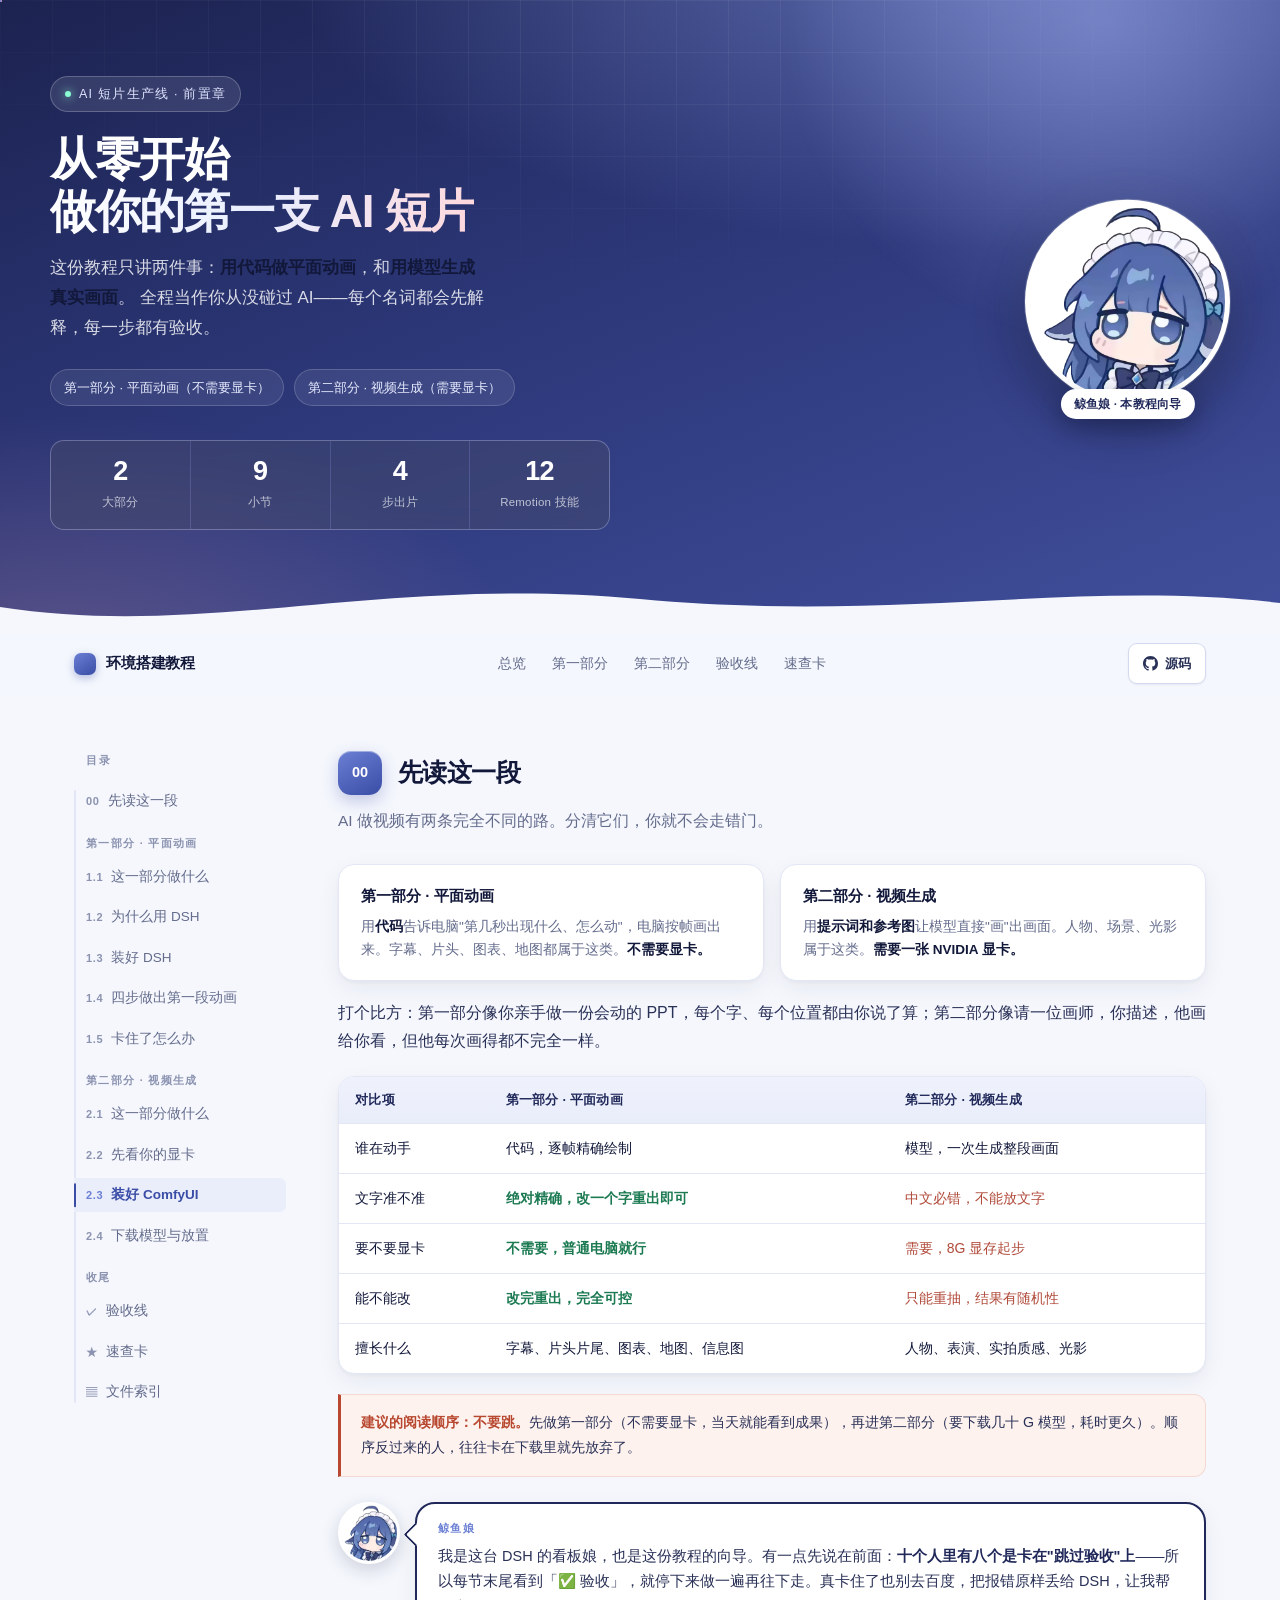
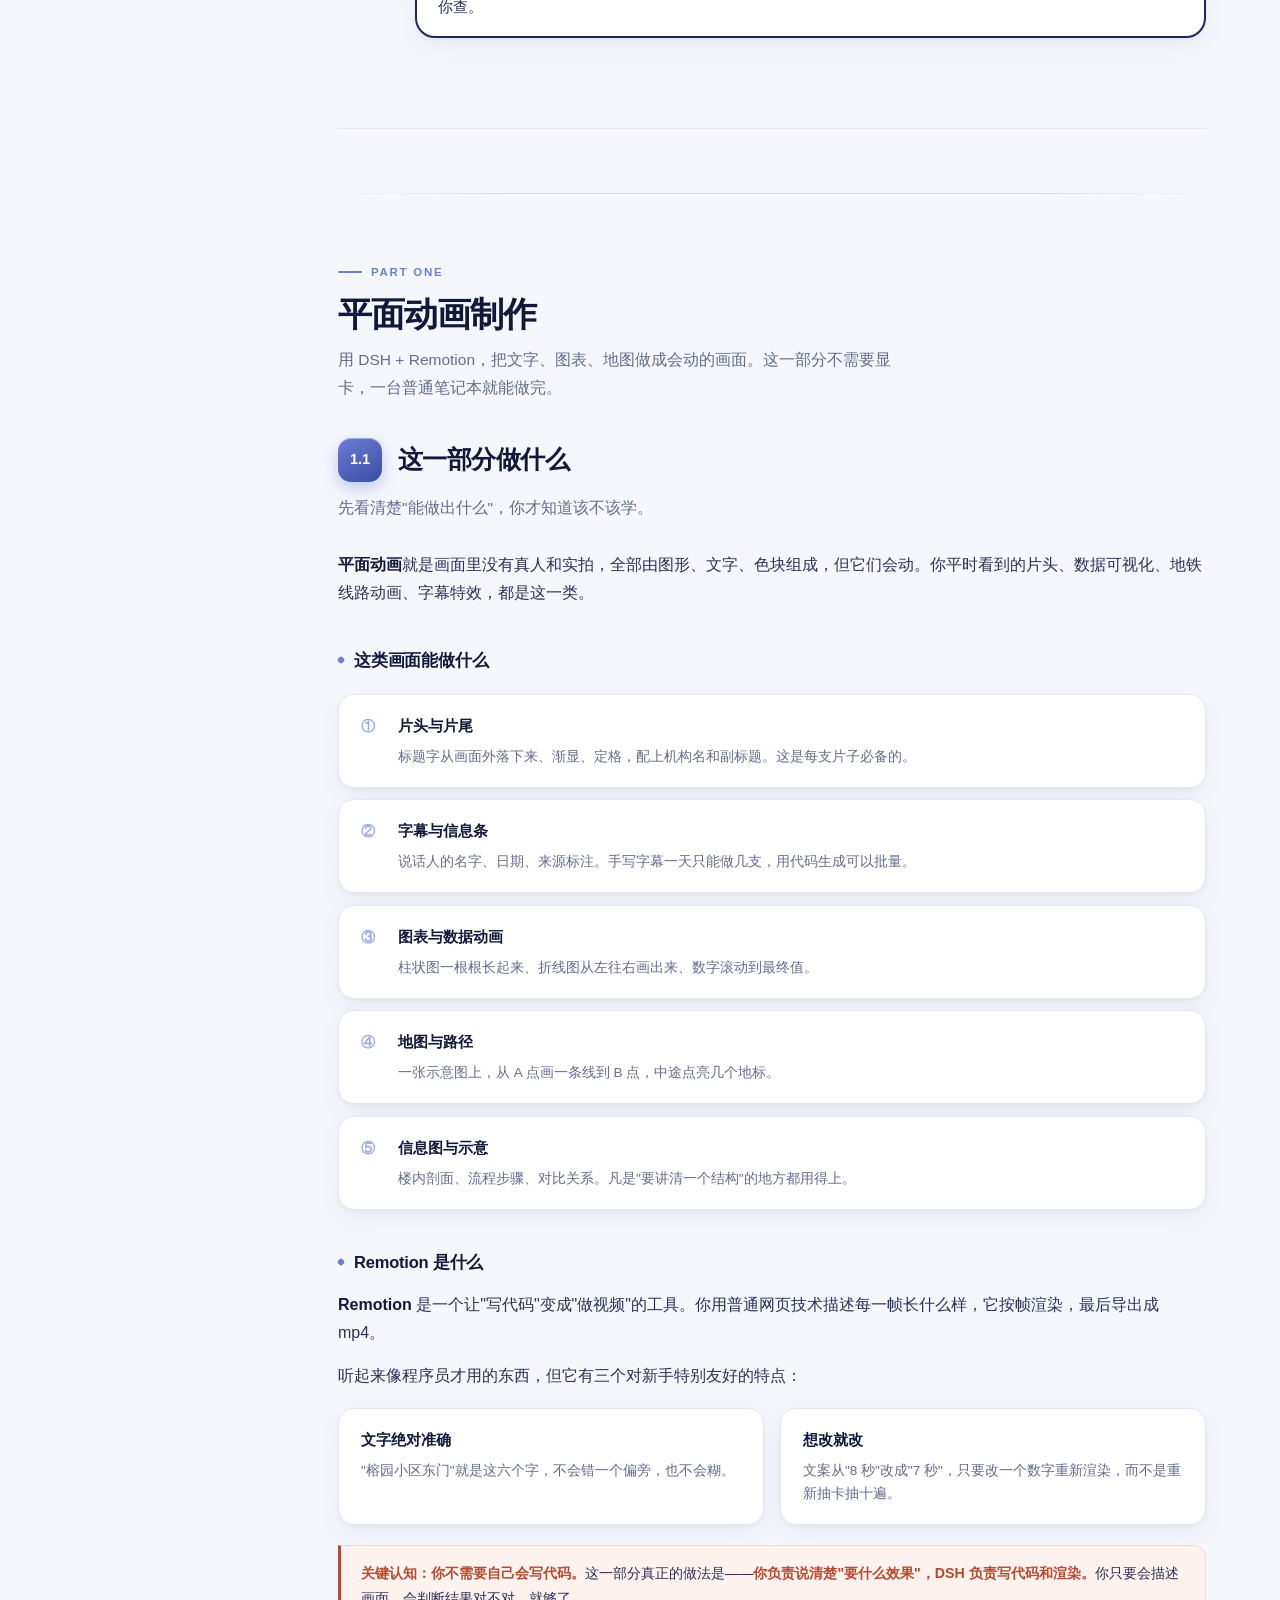
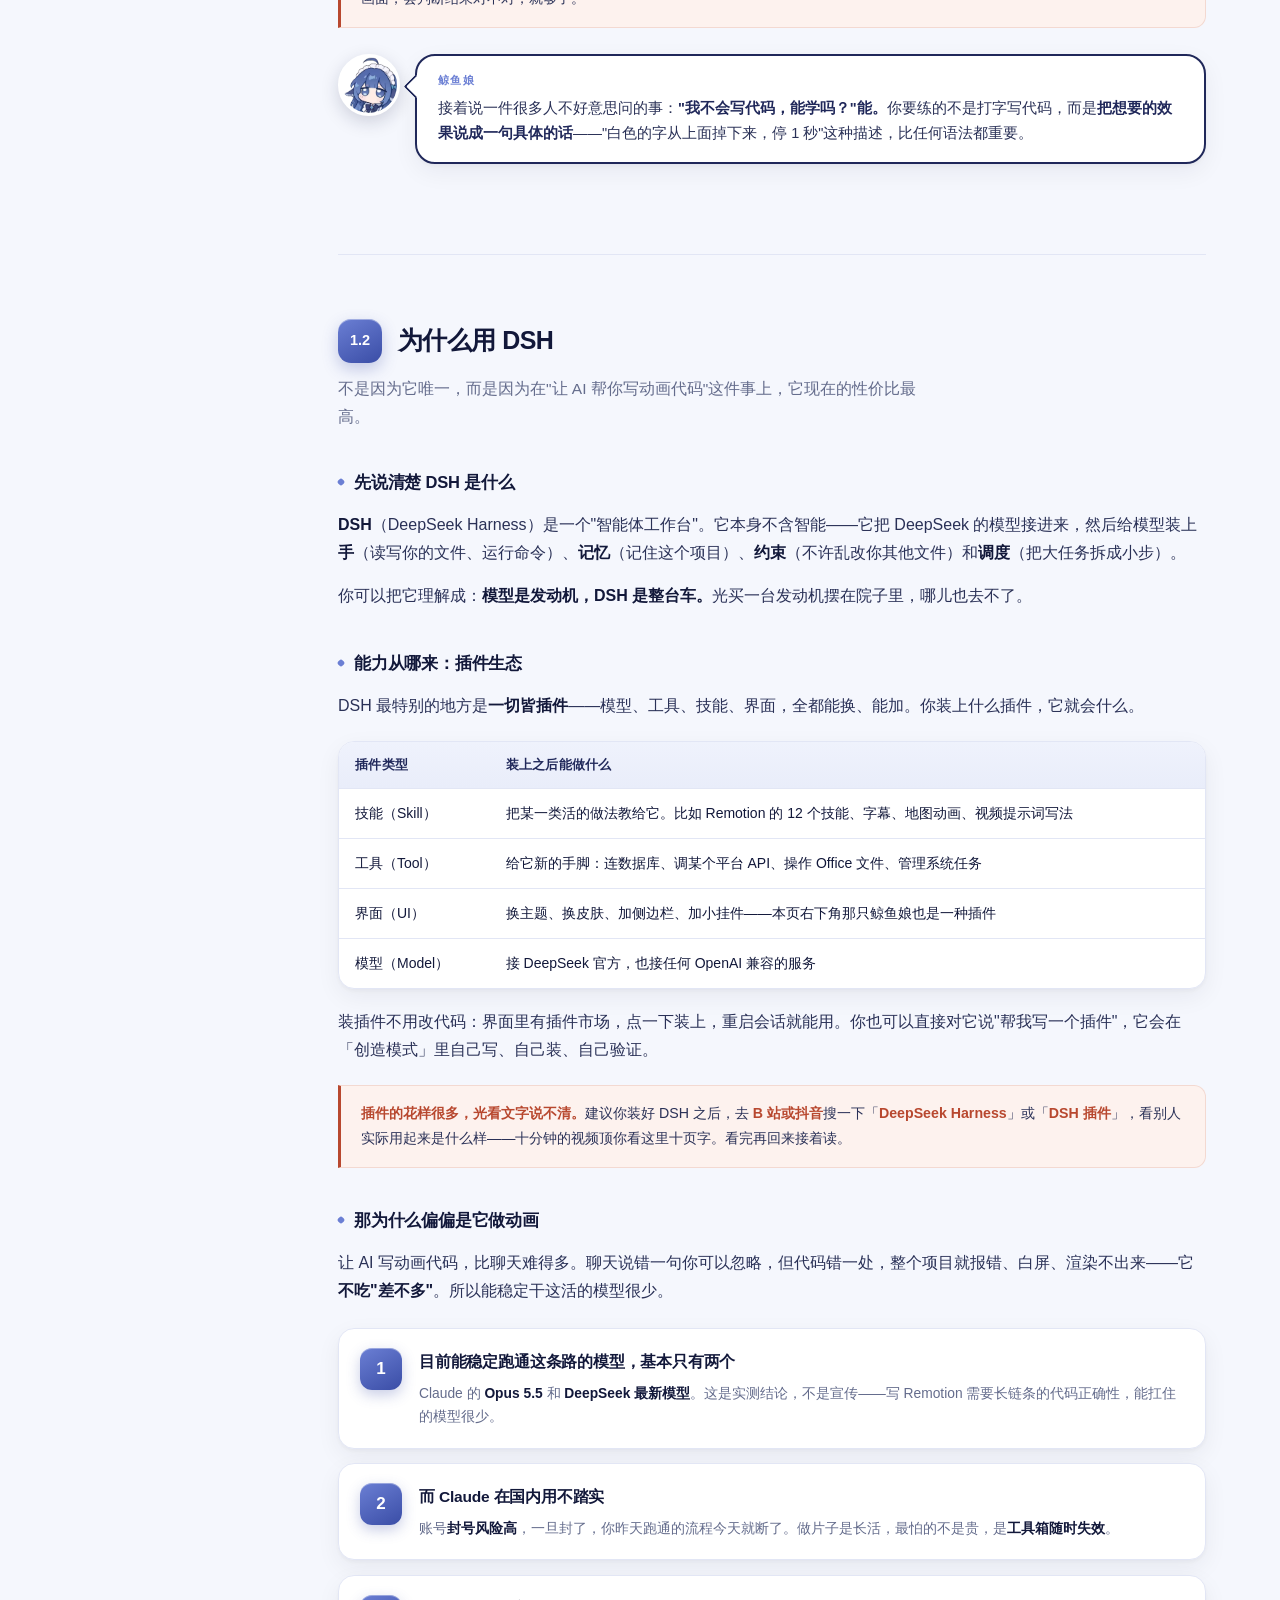
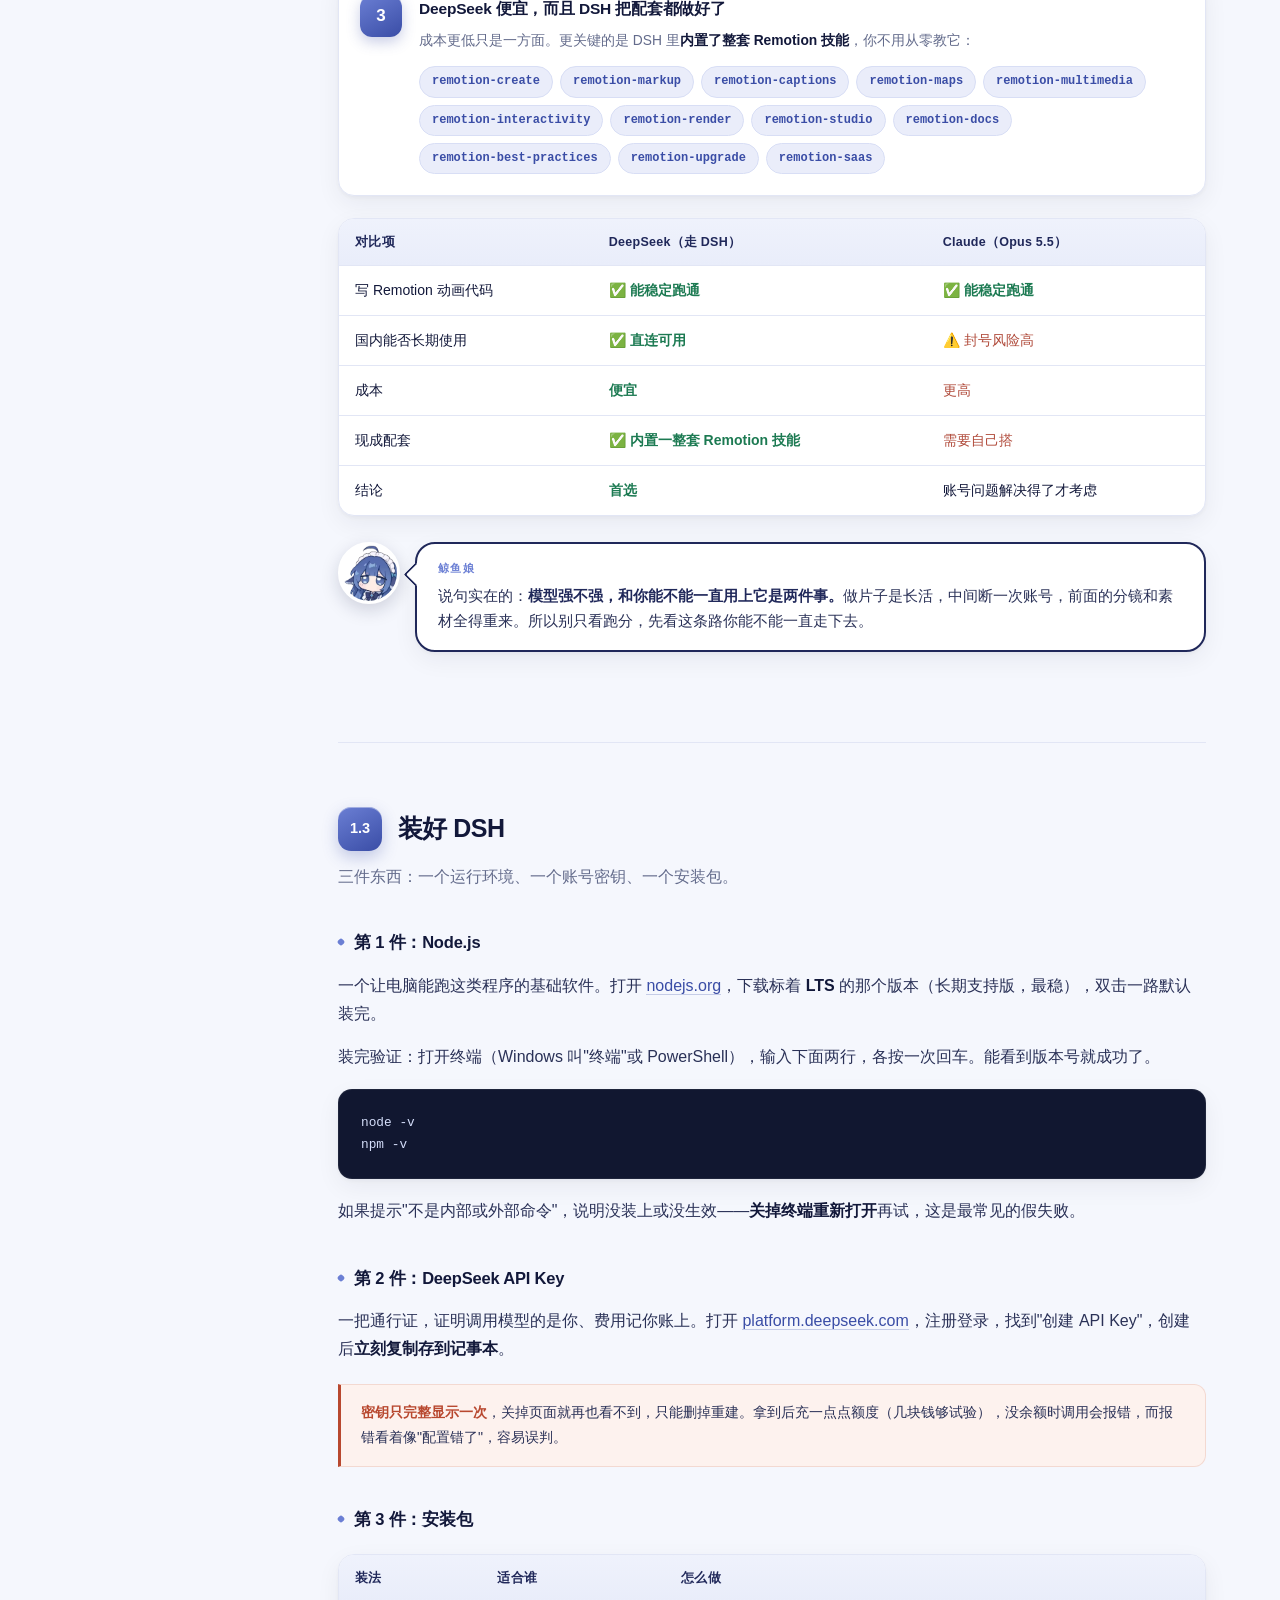
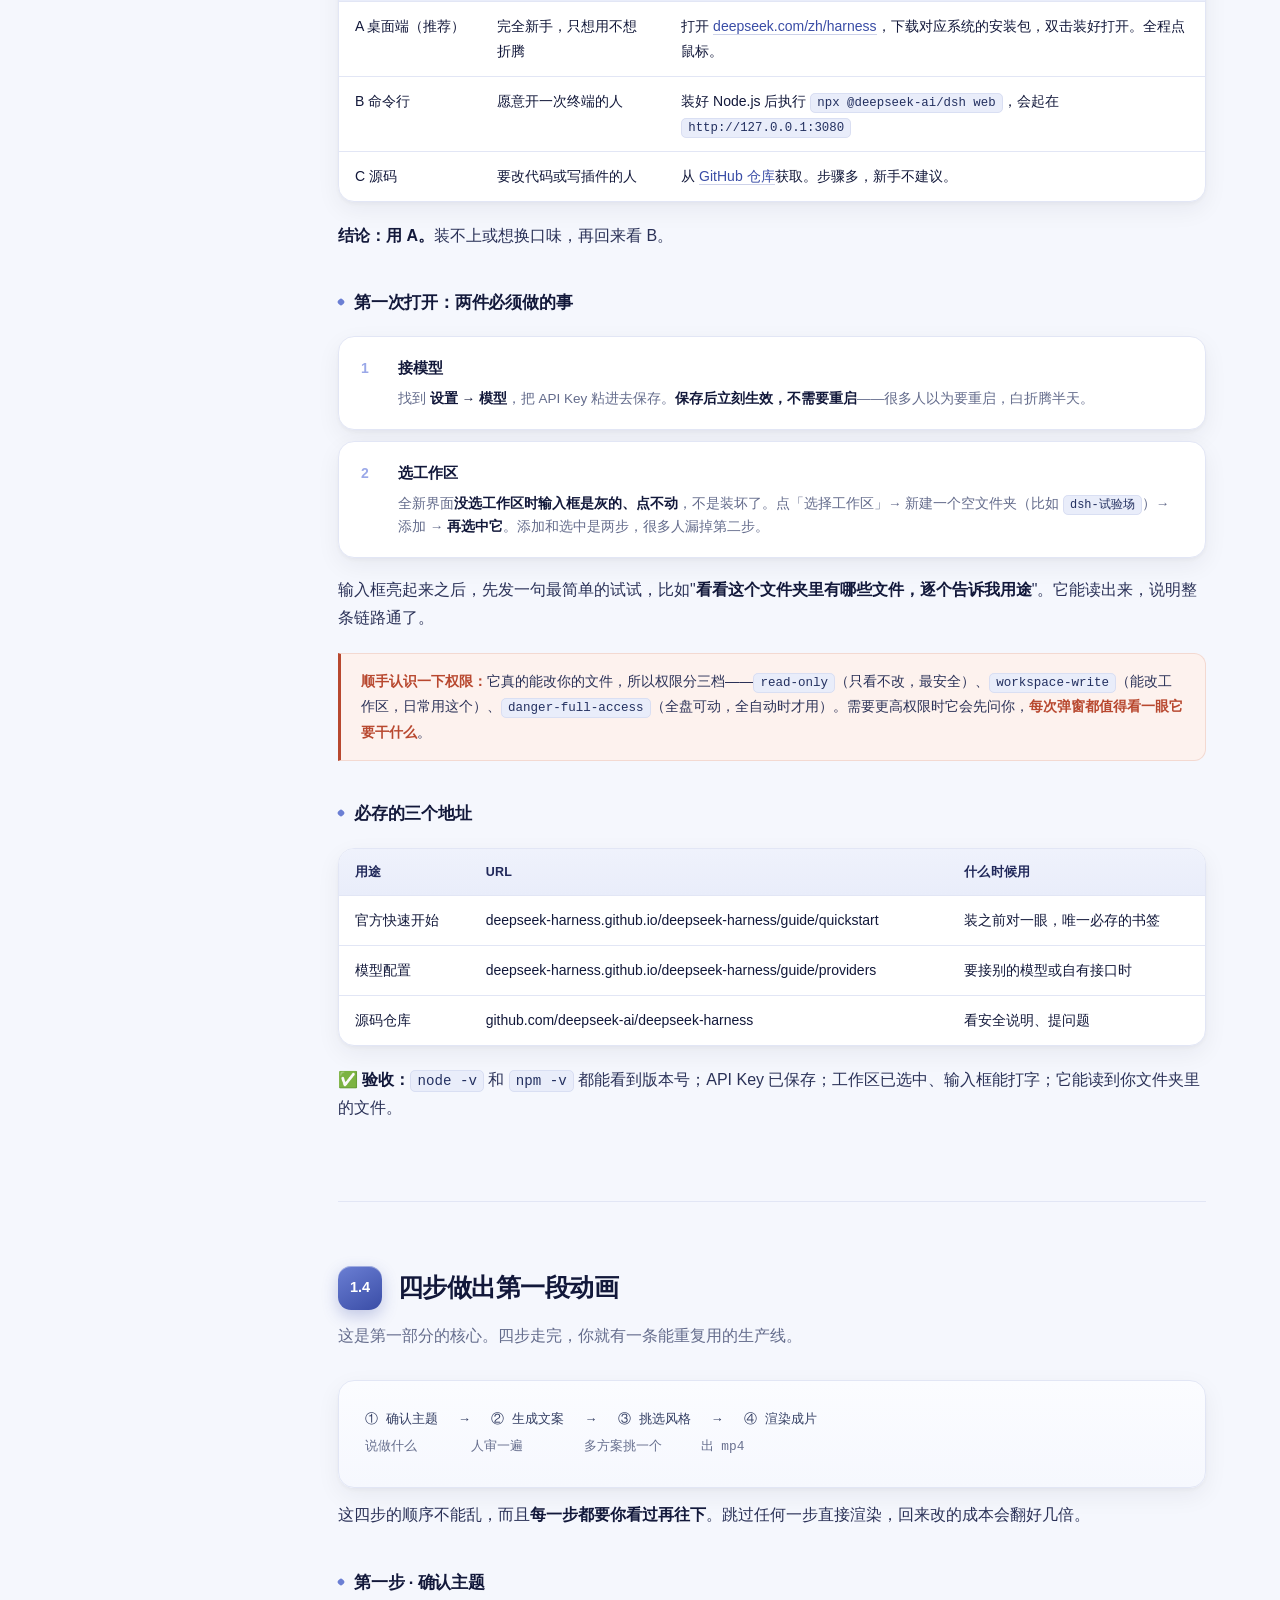
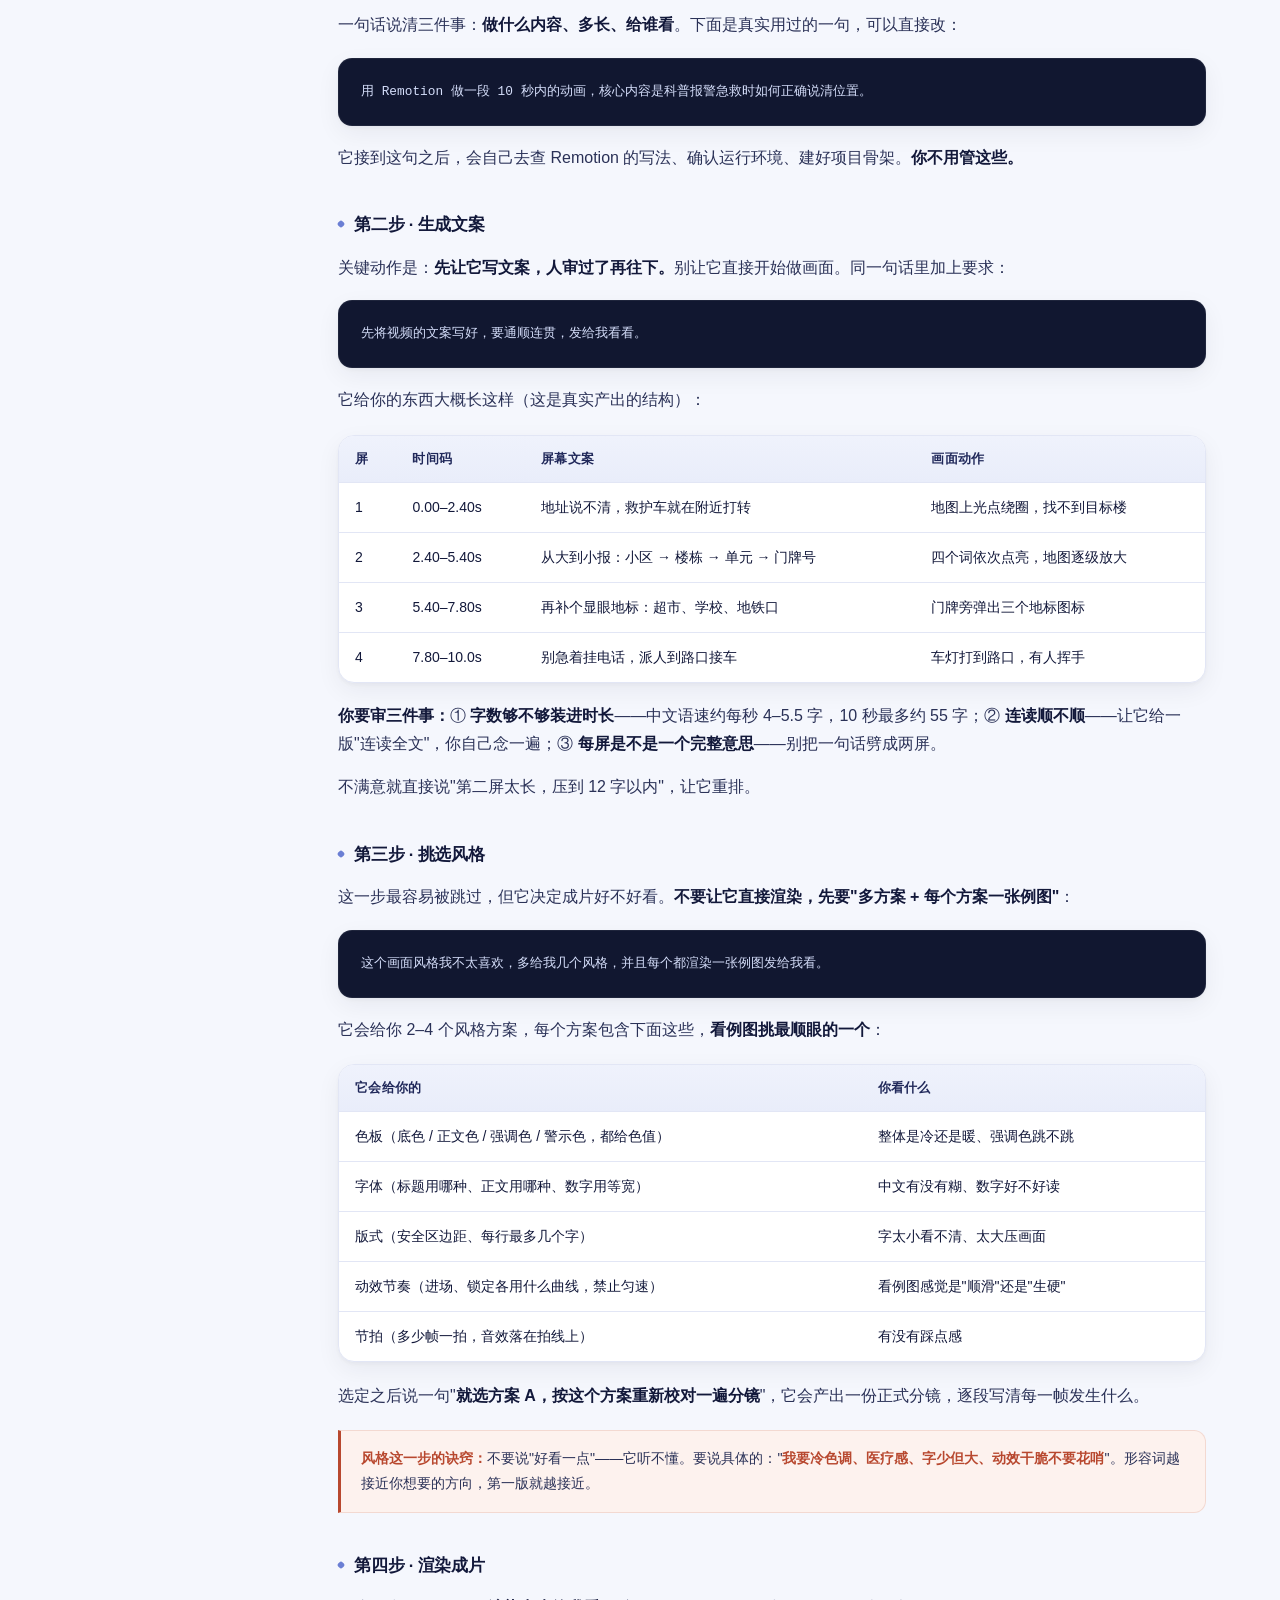
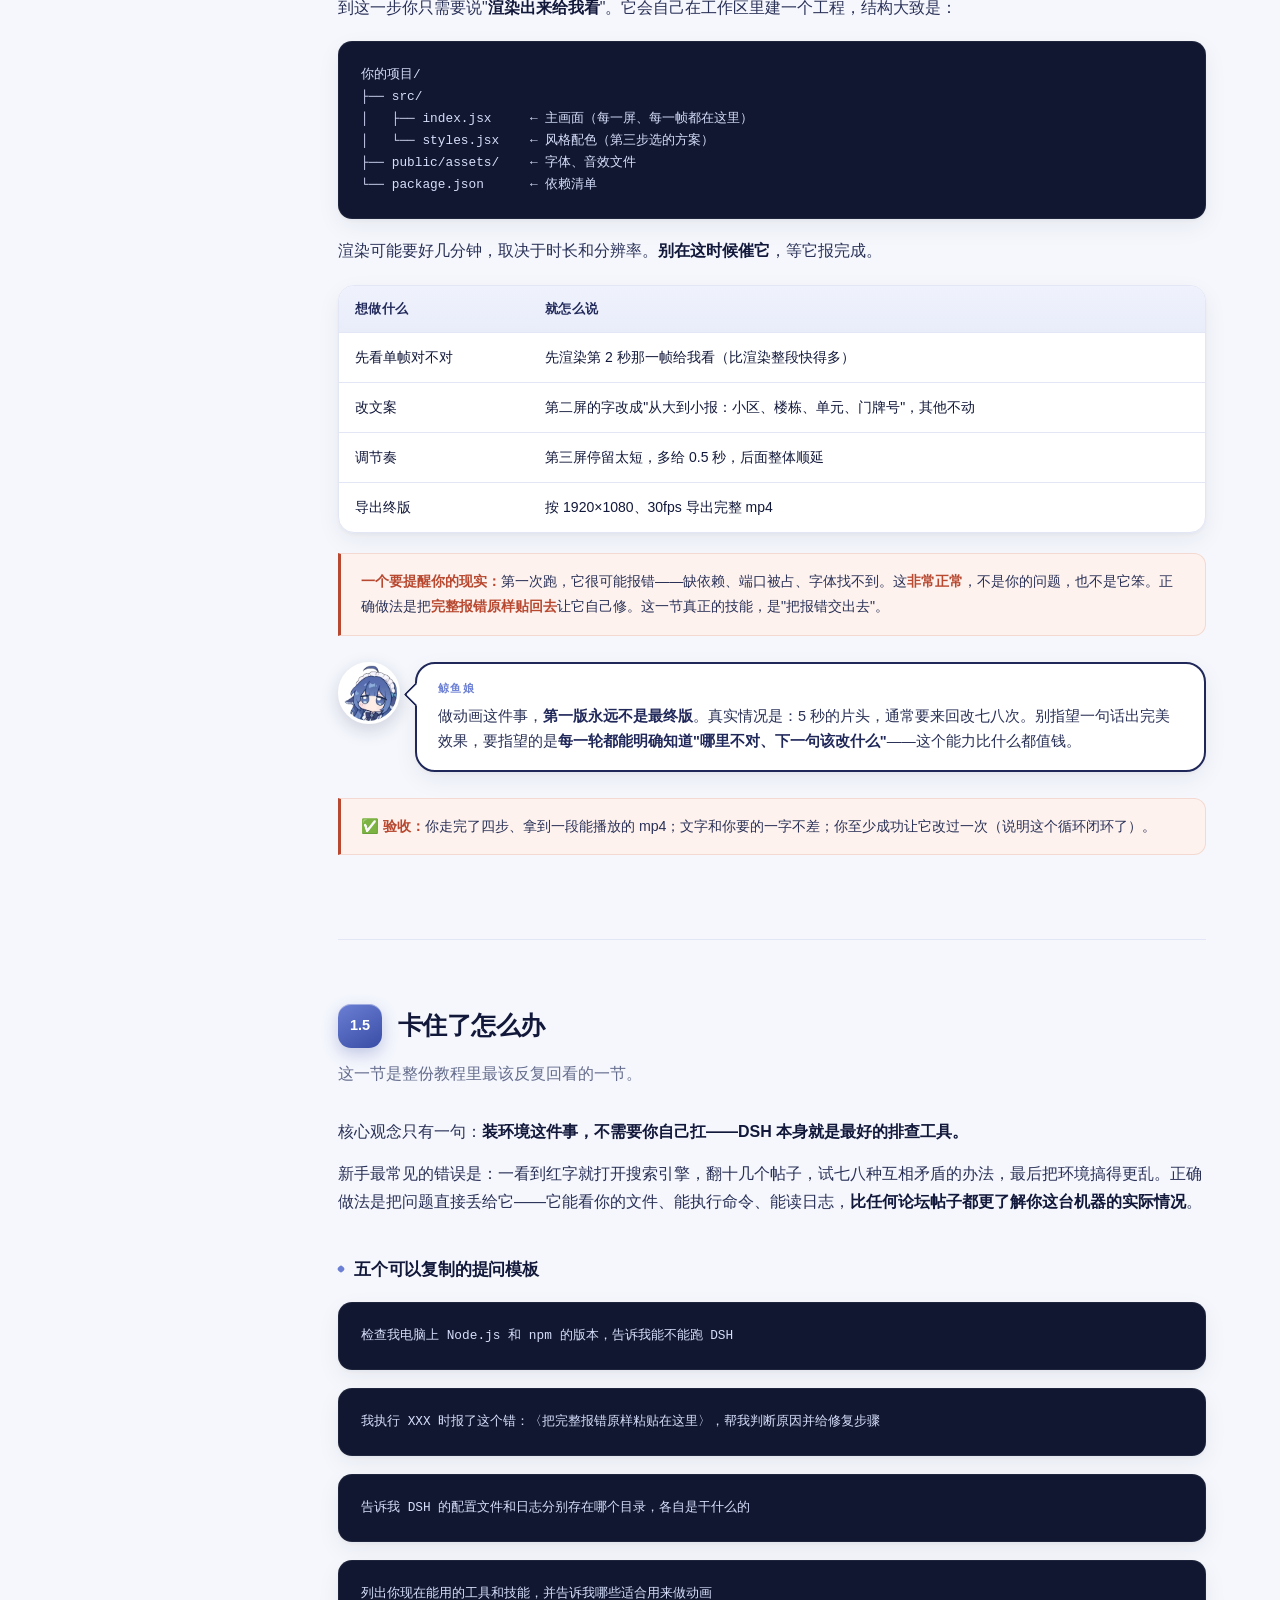
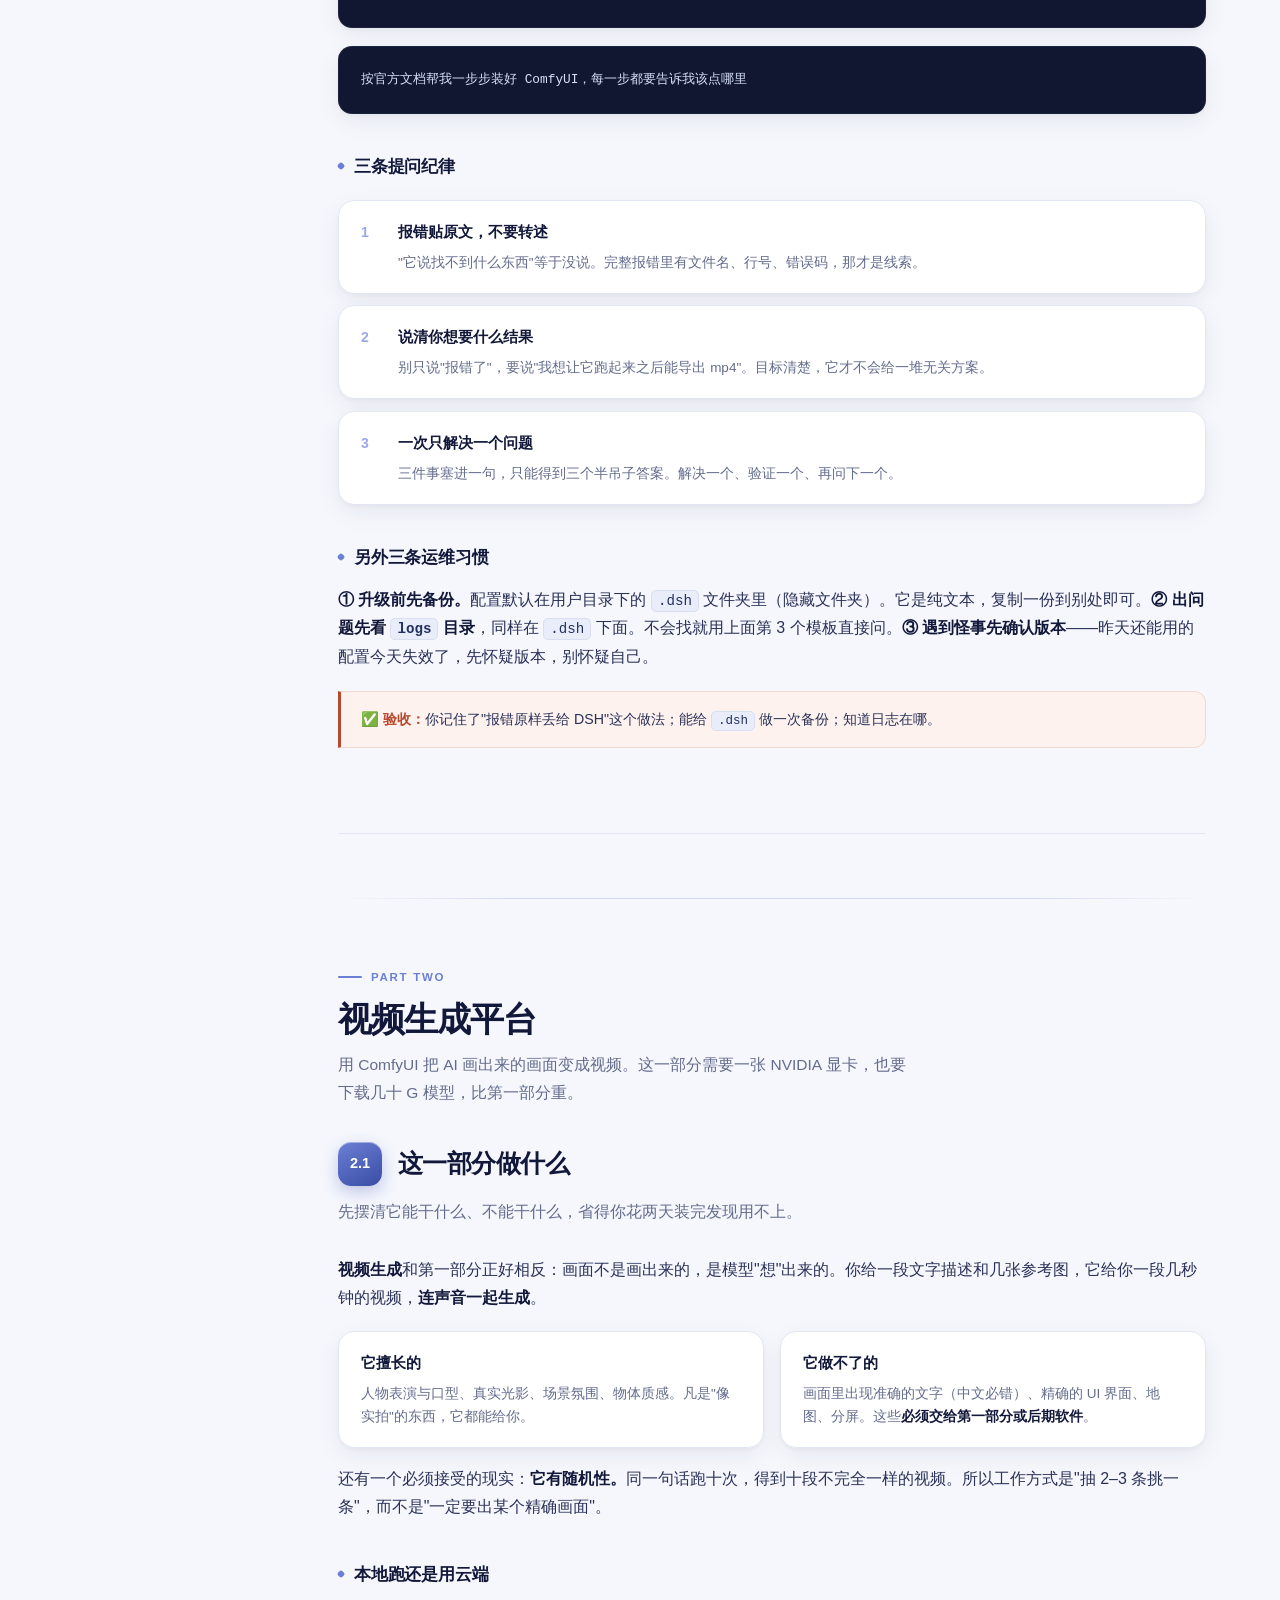
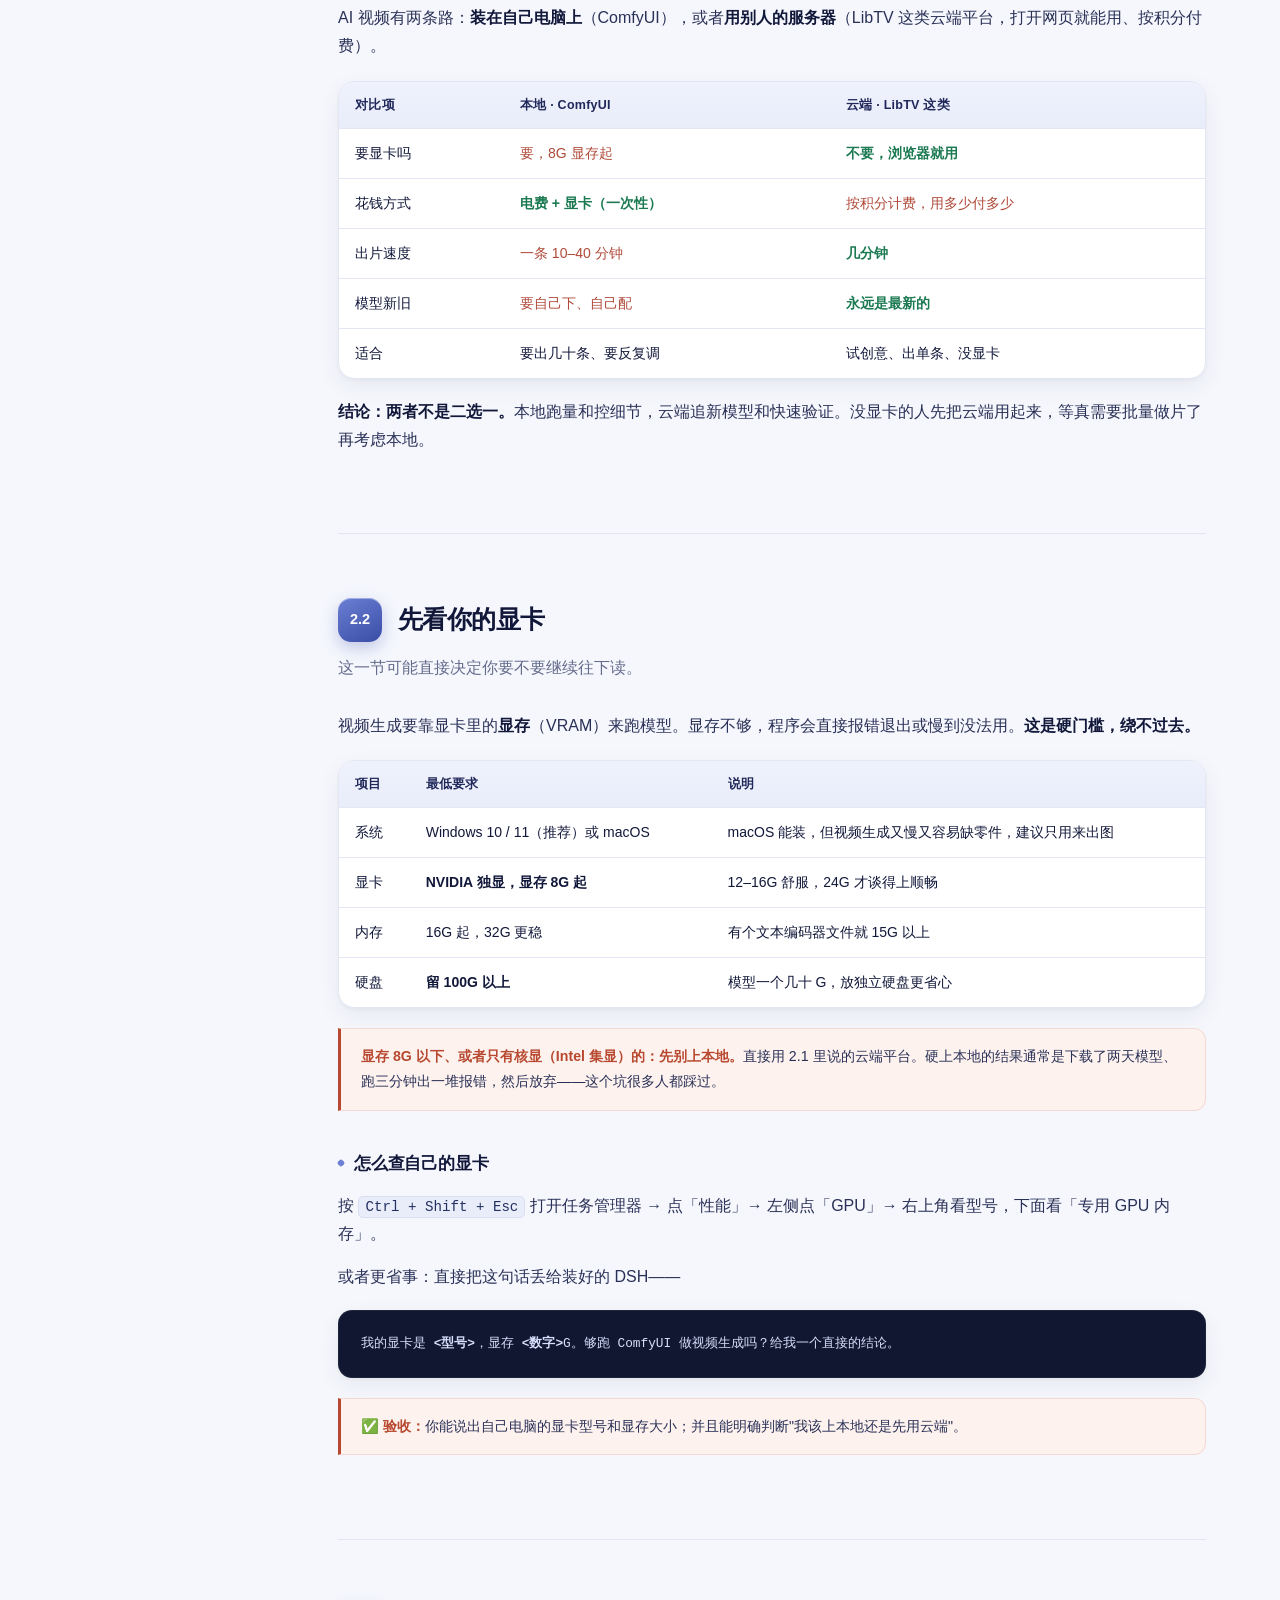
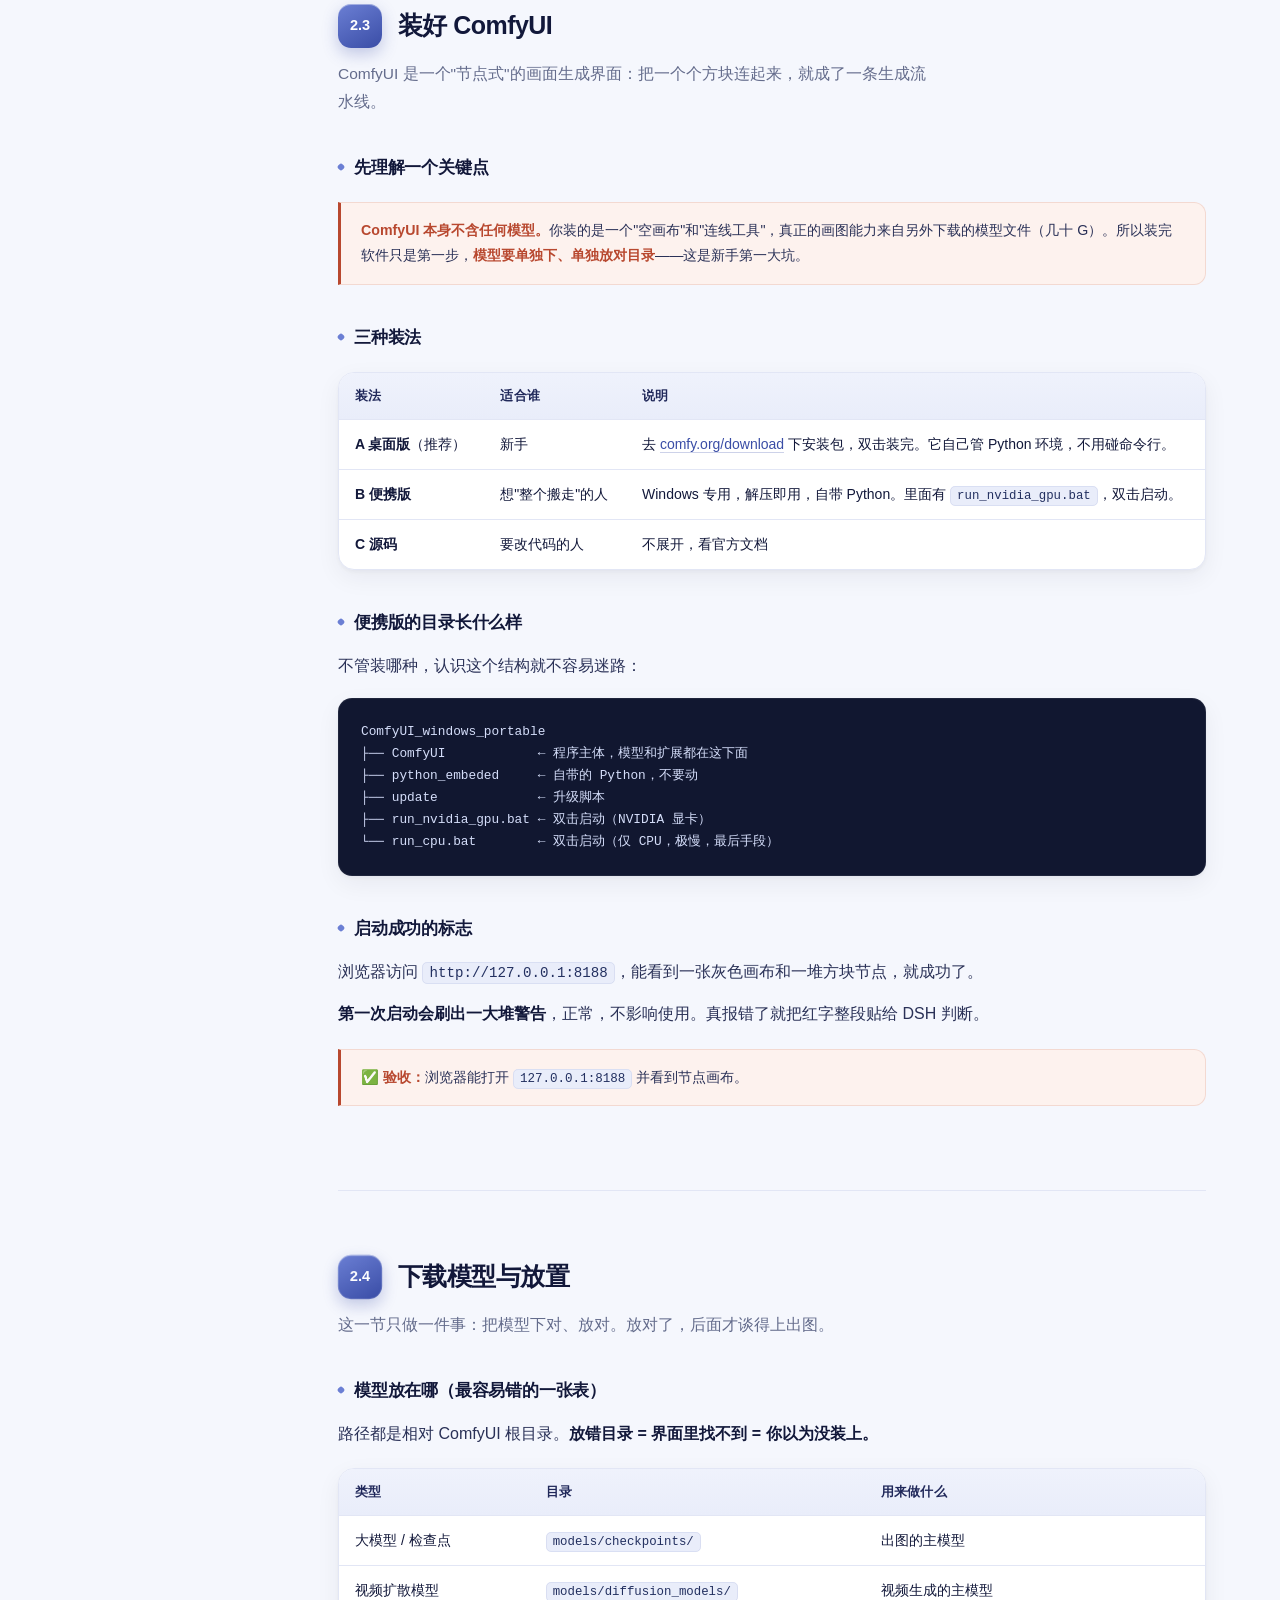
==== commit 78bdb706: "按反馈重构：新增 DSH 插件生态、删「跑通第一个任务」、1.4 改写为 Remotion 四步工作流、ComfyUI 收敛到模型放置" ====
--- a/index.html
+++ b/index.html
@@ -456,8 +456,8 @@
       </div>
       <div class="kpi">
         <div><b data-count="2">2</b><span>大部分</span></div>
-        <div><b data-count="12">12</b><span>小节</span></div>
-        <div><b data-count="3">3</b><span>条验收线</span></div>
+        <div><b data-count="9">9</b><span>小节</span></div>
+        <div><b data-count="4">4</b><span>步出片</span></div>
         <div><b data-count="12">12</b><span>Remotion 技能</span></div>
       </div>
     </div>
@@ -499,18 +499,15 @@
       <li><a href="#p1-1"><b>1.1</b>这一部分做什么</a></li>
       <li><a href="#p1-2"><b>1.2</b>为什么用 DSH</a></li>
       <li><a href="#p1-3"><b>1.3</b>装好 DSH</a></li>
-      <li><a href="#p1-4"><b>1.4</b>跑通第一个任务</a></li>
-      <li><a href="#p1-5"><b>1.5</b>做出第一段动画</a></li>
-      <li><a href="#p1-6"><b>1.6</b>卡住了怎么办</a></li>
+      <li><a href="#p1-4"><b>1.4</b>四步做出第一段动画</a></li>
+      <li><a href="#p1-5"><b>1.5</b>卡住了怎么办</a></li>
       <li class="toc-group">第二部分 · 视频生成</li>
       <li><a href="#p2-1"><b>2.1</b>这一部分做什么</a></li>
       <li><a href="#p2-2"><b>2.2</b>先看你的显卡</a></li>
       <li><a href="#p2-3"><b>2.3</b>装好 ComfyUI</a></li>
-      <li><a href="#p2-4"><b>2.4</b>出第一张图</a></li>
-      <li><a href="#p2-5"><b>2.5</b>出带声音的视频</a></li>
-      <li><a href="#p2-6"><b>2.6</b>工作流与云端</a></li>
+      <li><a href="#p2-4"><b>2.4</b>下载模型与放置</a></li>
       <li class="toc-group">收尾</li>
-      <li><a href="#accept"><b>✓</b>三条验收线</a></li>
+      <li><a href="#accept"><b>✓</b>验收线</a></li>
       <li><a href="#cheat"><b>★</b>速查卡</a></li>
       <li><a href="#files"><b>▤</b>文件索引</a></li>
     </ol>
@@ -526,7 +523,7 @@
     <div class="card rule reveal">
       <div>
         <p>第一部分 · 平面动画
-        <span class="why">用<b>代码</b>告诉电脑"第几秒出现什么、怎么动"，电脑按帧画出来。字幕、片头、图表、地图、信息图都属于这类。<b>不需要显卡。</b></span></p>
+        <span class="why">用<b>代码</b>告诉电脑"第几秒出现什么、怎么动"，电脑按帧画出来。字幕、片头、图表、地图都属于这类。<b>不需要显卡。</b></span></p>
       </div>
     </div>
     <div class="card rule reveal">
@@ -586,23 +583,22 @@
     <div class="card rule reveal"><b class="n">③</b><div><p>图表与数据动画
       <span class="why">柱状图一根根长起来、折线图从左往右画出来、数字滚动到最终值。</span></p></div></div>
     <div class="card rule reveal"><b class="n">④</b><div><p>地图与路径
-      <span class="why">一张示意图上，从 A 点画一条线到 B 点，中途点亮几个地标。这是《急救电话里的地图》里最核心的一段。</span></p></div></div>
+      <span class="why">一张示意图上，从 A 点画一条线到 B 点，中途点亮几个地标。</span></p></div></div>
     <div class="card rule reveal"><b class="n">⑤</b><div><p>信息图与示意
       <span class="why">楼内剖面、流程步骤、对比关系。凡是"要讲清一个结构"的地方都用得上。</span></p></div></div>
   </div>
 
   <h3 class="reveal">Remotion 是什么</h3>
   <p class="reveal"><b>Remotion</b> 是一个让"写代码"变成"做视频"的工具。你用普通网页技术描述每一帧长什么样，它按帧渲染，最后导出成 mp4。</p>
-
   <p class="reveal">听起来像程序员才用的东西，但它有三个对新手特别友好的特点：</p>
 
   <div class="grid2">
-    <div class="card rule reveal"><div><p>文字绝对准确<span class="why">"榕园小区东门"就是这六个字，不会错一个偏旁，也不会糊。这是 AI 生成画面永远做不到的。</span></p></div></div>
+    <div class="card rule reveal"><div><p>文字绝对准确<span class="why">"榕园小区东门"就是这六个字，不会错一个偏旁，也不会糊。</span></p></div></div>
     <div class="card rule reveal"><div><p>想改就改<span class="why">文案从"8 秒"改成"7 秒"，只要改一个数字重新渲染，而不是重新抽卡抽十遍。</span></p></div></div>
   </div>
 
   <div class="warn reveal">
-    <b>关键认知：你不需要自己会写代码。</b>这一部分真正的做法是——<b>你负责说清楚"要什么效果"，DSH 负责写代码和渲染。</b>你只要会描述画面，会判断结果对不对，就够了。这也是为什么这一部分要从装 DSH 开始。
+    <b>关键认知：你不需要自己会写代码。</b>这一部分真正的做法是——<b>你负责说清楚"要什么效果"，DSH 负责写代码和渲染。</b>你只要会描述画面，会判断结果对不对，就够了。
   </div>
 
   <div class="whale reveal">
@@ -618,9 +614,31 @@
   <div class="sec-head reveal"><span class="sec-num">1.2</span><h2>为什么用 DSH</h2></div>
   <p class="lead reveal">不是因为它唯一，而是因为在"让 AI 帮你写动画代码"这件事上，它现在的性价比最高。</p>
 
-  <p class="reveal">上一节说了，你不写代码、让 AI 写。那问题就来了：<b>哪个 AI 真的能写出跑得起来的动画代码？</b></p>
-
-  <p class="reveal">这件事比"聊天"难得多。聊天说错一句你可以忽略，但代码错一处，整个项目就报错、白屏、渲染不出来——它<b>不吃"差不多"</b>。所以能稳定干这活的模型很少。</p>
+  <h3 class="reveal">先说清楚 DSH 是什么</h3>
+  <p class="reveal"><b>DSH</b>（DeepSeek Harness）是一个"智能体工作台"。它本身不含智能——它把 DeepSeek 的模型接进来，然后给模型装上<b>手</b>（读写你的文件、运行命令）、<b>记忆</b>（记住这个项目）、<b>约束</b>（不许乱改你其他文件）和<b>调度</b>（把大任务拆成小步）。</p>
+  <p class="reveal">你可以把它理解成：<b>模型是发动机，DSH 是整台车。</b>光买一台发动机摆在院子里，哪儿也去不了。</p>
+
+  <h3 class="reveal">能力从哪来：插件生态</h3>
+  <p class="reveal">DSH 最特别的地方是<b>一切皆插件</b>——模型、工具、技能、界面，全都能换、能加。你装上什么插件，它就会什么。</p>
+
+  <div class="tbl-wrap reveal">
+    <table>
+      <tr><th>插件类型</th><th>装上之后能做什么</th></tr>
+      <tr><td>技能（Skill）</td><td>把某一类活的做法教给它。比如 Remotion 的 12 个技能、字幕、地图动画、视频提示词写法</td></tr>
+      <tr><td>工具（Tool）</td><td>给它新的手脚：连数据库、调某个平台 API、操作 Office 文件、管理系统任务</td></tr>
+      <tr><td>界面（UI）</td><td>换主题、换皮肤、加侧边栏、加小挂件——本页右下角那只鲸鱼娘也是一种插件</td></tr>
+      <tr><td>模型（Model）</td><td>接 DeepSeek 官方，也接任何 OpenAI 兼容的服务</td></tr>
+    </table>
+  </div>
+
+  <p class="reveal">装插件不用改代码：界面里有插件市场，点一下装上，重启会话就能用。你也可以直接对它说"帮我写一个插件"，它会在「创造模式」里自己写、自己装、自己验证。</p>
+
+  <div class="warn reveal">
+    <b>插件的花样很多，光看文字说不清。</b>建议你装好 DSH 之后，去 <b>B 站或抖音</b>搜一下「<b>DeepSeek Harness</b>」或「<b>DSH 插件</b>」，看别人实际用起来是什么样——十分钟的视频顶你看这里十页字。看完再回来接着读。
+  </div>
+
+  <h3 class="reveal">那为什么偏偏是它做动画</h3>
+  <p class="reveal">让 AI 写动画代码，比聊天难得多。聊天说错一句你可以忽略，但代码错一处，整个项目就报错、白屏、渲染不出来——它<b>不吃"差不多"</b>。所以能稳定干这活的模型很少。</p>
 
   <div class="reasons">
     <div class="card reason reveal">
@@ -641,7 +659,7 @@
       <div class="ico">3</div>
       <div>
         <h4>DeepSeek 便宜，而且 DSH 把配套都做好了</h4>
-        <p>成本更低只是一方面。更关键的是 DSH 里<b>内置了整套 Remotion 技能</b>——写字幕、做地图、调转场、导出视频，都是现成的，你不用从零教它：</p>
+        <p>成本更低只是一方面。更关键的是 DSH 里<b>内置了整套 Remotion 技能</b>，你不用从零教它：</p>
         <div class="cloud">
           <span>remotion-create</span><span>remotion-markup</span><span>remotion-captions</span>
           <span>remotion-maps</span><span>remotion-multimedia</span><span>remotion-interactivity</span>
@@ -676,10 +694,6 @@
   <div class="sec-head reveal"><span class="sec-num">1.3</span><h2>装好 DSH</h2></div>
   <p class="lead reveal">三件东西：一个运行环境、一个账号密钥、一个安装包。</p>
 
-  <h3 class="reveal">先理解你要装的是什么</h3>
-  <p class="reveal"><b>DSH</b>（DeepSeek Harness）是一个"智能体工作台"。它本身不含智能——它把 DeepSeek 的模型接进来，然后给模型装上<b>手</b>（读写你的文件、运行命令）、<b>记忆</b>（记住这个项目）、<b>约束</b>（不许乱改你其他文件）和<b>调度</b>（把大任务拆成小步）。</p>
-  <p class="reveal">你可以把它理解成：<b>模型是发动机，DSH 是整台车，你看到的界面是仪表盘。</b>光买一台发动机摆在院子里，哪儿也去不了。</p>
-
   <h3 class="reveal">第 1 件：Node.js</h3>
   <p class="reveal">一个让电脑能跑这类程序的基础软件。打开 <a href="https://nodejs.org/" target="_blank" rel="noopener">nodejs.org</a>，下载标着 <b>LTS</b> 的那个版本（长期支持版，最稳），双击一路默认装完。</p>
   <p class="reveal">装完验证：打开终端（Windows 叫"终端"或 PowerShell），输入下面两行，各按一次回车。能看到版本号就成功了。</p>
@@ -702,109 +716,104 @@
   </div>
   <p class="reveal"><b>结论：用 A。</b>装不上或想换口味，再回来看 B。</p>
 
-  <h3 class="reveal">第一次启动与接模型</h3>
-  <p class="reveal">打开界面后（浏览器里是 <code>http://127.0.0.1:3080</code>），找到 <b>设置 → 模型</b>，把第 2 件拿到的 API Key 粘进去保存。</p>
-  <p class="reveal"><b>保存后立刻生效，不需要重启</b>——很多人改完以为要重启，白折腾半天。</p>
-
-  <div class="tbl-wrap reveal">
-    <table>
-      <tr><th>必存的地址</th><th>URL</th><th>什么时候用</th></tr>
+  <h3 class="reveal">第一次打开：两件必须做的事</h3>
+  <div class="rules">
+    <div class="card rule reveal"><b class="n">1</b><div><p>接模型<span class="why">找到 <b>设置 → 模型</b>，把 API Key 粘进去保存。<b>保存后立刻生效，不需要重启</b>——很多人以为要重启，白折腾半天。</span></p></div></div>
+    <div class="card rule reveal"><b class="n">2</b><div><p>选工作区<span class="why">全新界面<b>没选工作区时输入框是灰的、点不动</b>，不是装坏了。点「选择工作区」→ 新建一个空文件夹（比如 <code>dsh-试验场</code>）→ 添加 → <b>再选中它</b>。添加和选中是两步，很多人漏掉第二步。</span></p></div></div>
+  </div>
+  <p class="reveal">输入框亮起来之后，先发一句最简单的试试，比如"<b>看看这个文件夹里有哪些文件，逐个告诉我用途</b>"。它能读出来，说明整条链路通了。</p>
+
+  <div class="warn reveal">
+    <b>顺手认识一下权限：</b>它真的能改你的文件，所以权限分三档——<code>read-only</code>（只看不改，最安全）、<code>workspace-write</code>（能改工作区，日常用这个）、<code>danger-full-access</code>（全盘可动，全自动时才用）。需要更高权限时它会先问你，<b>每次弹窗都值得看一眼它要干什么</b>。
+  </div>
+
+  <h3 class="reveal">必存的三个地址</h3>
+  <div class="tbl-wrap reveal">
+    <table>
+      <tr><th>用途</th><th>URL</th><th>什么时候用</th></tr>
       <tr><td>官方快速开始</td><td>deepseek-harness.github.io/deepseek-harness/guide/quickstart</td><td>装之前对一眼，唯一必存的书签</td></tr>
       <tr><td>模型配置</td><td>deepseek-harness.github.io/deepseek-harness/guide/providers</td><td>要接别的模型或自有接口时</td></tr>
       <tr><td>源码仓库</td><td>github.com/deepseek-ai/deepseek-harness</td><td>看安全说明、提问题</td></tr>
     </table>
   </div>
 
+  <p class="reveal"><b>✅ 验收：</b><code>node -v</code> 和 <code>npm -v</code> 都能看到版本号；API Key 已保存；工作区已选中、输入框能打字；它能读到你文件夹里的文件。</p>
+</section>
+
+<section id="p1-4">
+  <div class="sec-head reveal"><span class="sec-num">1.4</span><h2>四步做出第一段动画</h2></div>
+  <p class="lead reveal">这是第一部分的核心。四步走完，你就有一条能重复用的生产线。</p>
+
+  <div class="flow reveal">
+① 确认主题 &nbsp;&nbsp;→&nbsp;&nbsp; ② 生成文案 &nbsp;&nbsp;→&nbsp;&nbsp; ③ 挑选风格 &nbsp;&nbsp;→&nbsp;&nbsp; ④ 渲染成片<br>
+<span style="color:#68708f">说做什么 &nbsp;&nbsp;&nbsp;&nbsp;&nbsp; 人审一遍 &nbsp;&nbsp;&nbsp;&nbsp;&nbsp;&nbsp; 多方案挑一个 &nbsp;&nbsp;&nbsp; 出 mp4</span>
+</div>
+
+  <p class="reveal">这四步的顺序不能乱，而且<b>每一步都要你看过再往下</b>。跳过任何一步直接渲染，回来改的成本会翻好几倍。</p>
+
+  <h3 class="reveal">第一步 · 确认主题</h3>
+  <p class="reveal">一句话说清三件事：<b>做什么内容、多长、给谁看</b>。下面是真实用过的一句，可以直接改：</p>
+  <pre>用 Remotion 做一段 10 秒内的动画，核心内容是科普报警急救时如何正确说清位置。</pre>
+  <p class="reveal">它接到这句之后，会自己去查 Remotion 的写法、确认运行环境、建好项目骨架。<b>你不用管这些。</b></p>
+
+  <h3 class="reveal">第二步 · 生成文案</h3>
+  <p class="reveal">关键动作是：<b>先让它写文案，人审过了再往下。</b>别让它直接开始做画面。同一句话里加上要求：</p>
+  <pre>先将视频的文案写好，要通顺连贯，发给我看看。</pre>
+  <p class="reveal">它给你的东西大概长这样（这是真实产出的结构）：</p>
+  <div class="tbl-wrap reveal">
+    <table>
+      <tr><th>屏</th><th>时间码</th><th>屏幕文案</th><th>画面动作</th></tr>
+      <tr><td>1</td><td>0.00–2.40s</td><td>地址说不清，救护车就在附近打转</td><td>地图上光点绕圈，找不到目标楼</td></tr>
+      <tr><td>2</td><td>2.40–5.40s</td><td>从大到小报：小区 → 楼栋 → 单元 → 门牌号</td><td>四个词依次点亮，地图逐级放大</td></tr>
+      <tr><td>3</td><td>5.40–7.80s</td><td>再补个显眼地标：超市、学校、地铁口</td><td>门牌旁弹出三个地标图标</td></tr>
+      <tr><td>4</td><td>7.80–10.0s</td><td>别急着挂电话，派人到路口接车</td><td>车灯打到路口，有人挥手</td></tr>
+    </table>
+  </div>
+  <p class="reveal"><b>你要审三件事：</b>① <b>字数够不够装进时长</b>——中文语速约每秒 4–5.5 字，10 秒最多约 55 字；② <b>连读顺不顺</b>——让它给一版"连读全文"，你自己念一遍；③ <b>每屏是不是一个完整意思</b>——别把一句话劈成两屏。</p>
+  <p class="reveal">不满意就直接说"第二屏太长，压到 12 字以内"，让它重排。</p>
+
+  <h3 class="reveal">第三步 · 挑选风格</h3>
+  <p class="reveal">这一步最容易被跳过，但它决定成片好不好看。<b>不要让它直接渲染，先要"多方案 + 每个方案一张例图"</b>：</p>
+  <pre>这个画面风格我不太喜欢，多给我几个风格，并且每个都渲染一张例图发给我看。</pre>
+  <p class="reveal">它会给你 2–4 个风格方案，每个方案包含下面这些，<b>看例图挑最顺眼的一个</b>：</p>
+  <div class="tbl-wrap reveal">
+    <table>
+      <tr><th>它会给你的</th><th>你看什么</th></tr>
+      <tr><td>色板（底色 / 正文色 / 强调色 / 警示色，都给色值）</td><td>整体是冷还是暖、强调色跳不跳</td></tr>
+      <tr><td>字体（标题用哪种、正文用哪种、数字用等宽）</td><td>中文有没有糊、数字好不好读</td></tr>
+      <tr><td>版式（安全区边距、每行最多几个字）</td><td>字太小看不清、太大压画面</td></tr>
+      <tr><td>动效节奏（进场、锁定各用什么曲线，禁止匀速）</td><td>看例图感觉是"顺滑"还是"生硬"</td></tr>
+      <tr><td>节拍（多少帧一拍，音效落在拍线上）</td><td>有没有踩点感</td></tr>
+    </table>
+  </div>
+  <p class="reveal">选定之后说一句"<b>就选方案 A，按这个方案重新校对一遍分镜</b>"，它会产出一份正式分镜，逐段写清每一帧发生什么。</p>
+
   <div class="warn reveal">
-    <b>DSH 处于开发者预览阶段</b>，官方明确说会有破坏兼容性的变更。装之前先打开官方快速开始页面对一眼，别照着半年前的截图装。
-  </div>
-
-  <p class="reveal"><b>✅ 验收：</b>终端里 <code>node -v</code> 和 <code>npm -v</code> 都能看到版本号；你手里有一个存好的 API Key；设置里已保存成功；你已经看到 DSH 的界面。</p>
-</section>
-
-<section id="p1-4">
-  <div class="sec-head reveal"><span class="sec-num">1.4</span><h2>跑通第一个任务</h2></div>
-  <p class="lead reveal">这一节有个必踩的坑，先说它，能省你半小时。</p>
-
-  <h3 class="reveal">坑：输入框是灰的、打不了字</h3>
-  <p class="reveal">全新安装的界面，在<b>没有选中任何"工作区"</b>时，输入框是灰的、点不动。多数人第一反应是"是不是装坏了"，<b>不是</b>——它只是不知道该在哪个文件夹里干活，所以拒绝开工。</p>
-
-  <div class="rules">
-    <div class="card rule reveal"><b class="n">1</b><div><p>点「选择工作区」<span class="why">有的版本叫"打开文件夹""添加工作区"，认准这个动作就行。</span></p></div></div>
-    <div class="card rule reveal"><b class="n">2</b><div><p>新建一个空文件夹当试验场<span class="why">建议专门建一个，比如叫 <code>dsh-试验场</code>，别一上来就对着重要文件操作。</span></p></div></div>
-    <div class="card rule reveal"><b class="n">3</b><div><p>添加它，然后**选中它**<span class="why">"添加"和"选中"是两步，很多人漏掉第二步，输入框还是灰的。</span></p></div></div>
-  </div>
-
-  <h3 class="reveal">发第一句话</h3>
-  <p class="reveal">输入框亮起来后，把下面任一句粘进去。建议先发第一条（只读，最安全）。</p>
-  <pre>看看这个文件夹里有哪些文件，把每个文件的用途用一句话告诉我。</pre>
-  <pre>帮我查一下 DeepSeek Harness 官方文档里怎么配置别的模型服务商，把要点列出来。</pre>
-
-  <h3 class="reveal">权限三档（这个必须懂）</h3>
-  <p class="reveal">权限不是刁难你，是因为<b>这个程序真的能改你的文件</b>。</p>
-  <div class="tbl-wrap reveal">
-    <table>
-      <tr><th>档位</th><th>能做什么</th><th>什么时候用</th></tr>
-      <tr><td>read-only</td><td>只看不改</td><td><b>最安全，先用它熟悉</b></td></tr>
-      <tr><td>workspace-write</td><td>能改当前工作区里的文件，工作区外碰不到</td><td><b>日常干活用这个</b></td></tr>
-      <tr><td>danger-full-access</td><td>全盘可动</td><td>只在全自动跑流程时用，用前必须清楚风险</td></tr>
-    </table>
-  </div>
-  <p class="reveal">需要更高权限时界面会先问你。<b>每次弹窗都值得看一眼它到底要干什么</b>——这习惯比记任何快捷键都有用。</p>
-
-  <h3 class="reveal">怎么算真的跑通了</h3>
-  <p class="reveal">一个很硬的判断标准：<b>它能真的读到你那个文件夹里的文件，并把内容说出来。</b></p>
-  <p class="reveal">验证方法：在试验场里放个文本文件，随便写一句话（比如"菠萝蜜是第 7 号暗号"），让它读出来。它准确复述，说明模型、工作区、读权限整条链路都通了。含糊其辞说明它没真读到，<b>别被流畅的语气骗过去</b>。</p>
-
-  <div class="warn reveal"><b>✅ 验收：</b>输入框能打字；发出去的任务返回了结果；你用一个自己写的小文件验证过"它真的读到了"。</div>
-</section>
-
-<section id="p1-5">
-  <div class="sec-head reveal"><span class="sec-num">1.5</span><h2>做出第一段动画</h2></div>
-  <p class="lead reveal">这是第一部分的成果所在。你不需要会写代码，你需要会说清楚要什么。</p>
-
-  <h3 class="reveal">先看它怎么工作</h3>
-  <div class="flow reveal">
-你说的这一句话 → DSH 理解意图 → 调用 Remotion 技能 → 建项目 / 写代码 → 渲染 → 得到一个 mp4
-        ↑                                                        ↓
-        └────────────── 你说"字再大一点"，它去改 ────────────────┘
-  </div>
-  <p class="reveal">整个循环里，<b>你做两件事：描述效果、判断结果。</b>中间所有代码工作都是它做。</p>
-
-  <h3 class="reveal">第一句话怎么说</h3>
-  <p class="reveal">新手最容易犯的错是"帮我做个片头"——太笼统，它只能瞎猜。要给它三样东西：<b>时长、画面上有什么、怎么动</b>。</p>
-
-  <p class="reveal">可以直接复制这句，把文字换成你自己的：</p>
-  <pre>我要做一段 5 秒的开场动画，1920×1080、30fps。
-深蓝色渐变背景，中央一行白色粗体大字"说清位置"，
-从上往下落到中间停住，然后下面一行小字"让急救找到你"淡入。
-最后 1 秒画面完全静止。导出成 mp4。</pre>
-
-  <p class="reveal">它接下来会问你的东西，通常是这几种——提前知道就不会慌：</p>
-  <div class="tbl-wrap reveal">
-    <table>
-      <tr><th>它可能问</th><th>你该答</th></tr>
-      <tr><td>用什么字体 / 什么颜色</td><td>说具体值最好，比如"思源黑体，纯白 #FFFFFF"。说不上来就说"你来定，要干净"</td></tr>
-      <tr><td>项目建在哪里</td><td>就建在当前工作区，别建到别处，否则后面找不到</td></tr>
-      <tr><td>要不要预览</td><td>要。预览能在浏览器里实时看，比反复导出快得多</td></tr>
-    </table>
-  </div>
-
-  <h3 class="reveal">怎么判断结果对不对</h3>
-  <div class="rules">
-    <div class="card rule reveal"><b class="n">①</b><div><p>文字对不对<span class="why">有没有错别字、有没有缺字。这是最优先检查的，因为改起来最便宜。</span></p></div></div>
-    <div class="card rule reveal"><b class="n">②</b><div><p>时长对不对<span class="why">说 5 秒就要 5 秒。多一秒少一秒都会影响后面拼接。</span></p></div></div>
-    <div class="card rule reveal"><b class="n">③</b><div><p>节奏对不对<span class="why">"停 1 秒"是不是真的停住了。太快看不清，太慢显得拖沓。</span></p></div></div>
-  </div>
-
-  <h3 class="reveal">第二句话：怎么改</h3>
-  <p class="reveal"><b>一次只改一个东西。</b>同时改字号和颜色，出来好看了你也不知道是哪句起的作用。直接说：</p>
-  <pre>字再大一点，其他都不要动。</pre>
-  <pre>背景颜色换成更深的藏蓝 #12183A，其他不动。</pre>
-  <pre>最后停住的时间改成 2 秒，其他不动。</pre>
+    <b>风格这一步的诀窍：</b>不要说"好看一点"——它听不懂。要说具体的："<b>我要冷色调、医疗感、字少但大、动效干脆不要花哨</b>"。形容词越接近你想要的方向，第一版就越接近。
+  </div>
+
+  <h3 class="reveal">第四步 · 渲染成片</h3>
+  <p class="reveal">到这一步你只需要说"<b>渲染出来给我看</b>"。它会自己在工作区里建一个工程，结构大致是：</p>
+  <pre>你的项目/
+├── src/
+│   ├── index.jsx     ← 主画面（每一屏、每一帧都在这里）
+│   └── styles.jsx    ← 风格配色（第三步选的方案）
+├── public/assets/    ← 字体、音效文件
+└── package.json      ← 依赖清单</pre>
+  <p class="reveal">渲染可能要好几分钟，取决于时长和分辨率。<b>别在这时候催它</b>，等它报完成。</p>
+
+  <div class="tbl-wrap reveal">
+    <table>
+      <tr><th>想做什么</th><th>就怎么说</th></tr>
+      <tr><td>先看单帧对不对</td><td>先渲染第 2 秒那一帧给我看（比渲染整段快得多）</td></tr>
+      <tr><td>改文案</td><td>第二屏的字改成"从大到小报：小区、楼栋、单元、门牌号"，其他不动</td></tr>
+      <tr><td>调节奏</td><td>第三屏停留太短，多给 0.5 秒，后面整体顺延</td></tr>
+      <tr><td>导出终版</td><td>按 1920×1080、30fps 导出完整 mp4</td></tr>
+    </table>
+  </div>
 
   <div class="warn reveal">
-    <b>一个要提醒你的现实：</b>第一次跑，它很可能报错——缺依赖、端口被占、字体找不到。这<b>非常正常</b>，不是你的问题，也不是它笨。正确做法是把<b>完整报错原样贴回去</b>让它自己修，而不是自己上网搜。这一节真正的技能，是"把报错交出去"。
+    <b>一个要提醒你的现实：</b>第一次跑，它很可能报错——缺依赖、端口被占、字体找不到。这<b>非常正常</b>，不是你的问题，也不是它笨。正确做法是把<b>完整报错原样贴回去</b>让它自己修。这一节真正的技能，是"把报错交出去"。
   </div>
 
   <div class="whale reveal">
@@ -815,11 +824,11 @@
     </div>
   </div>
 
-  <div class="warn reveal"><b>✅ 验收：</b>你拿到了一段能播放的 mp4；里面的文字和你要求的一字不差；你至少成功地让它改过一次（说明这个循环闭环了）。</div>
+  <div class="warn reveal"><b>✅ 验收：</b>你走完了四步、拿到一段能播放的 mp4；文字和你要的一字不差；你至少成功让它改过一次（说明这个循环闭环了）。</div>
 </section>
 
-<section id="p1-6">
-  <div class="sec-head reveal"><span class="sec-num">1.6</span><h2>卡住了怎么办</h2></div>
+<section id="p1-5">
+  <div class="sec-head reveal"><span class="sec-num">1.5</span><h2>卡住了怎么办</h2></div>
   <p class="lead reveal">这一节是整份教程里最该反复回看的一节。</p>
 
   <p class="reveal">核心观念只有一句：<b>装环境这件事，不需要你自己扛——DSH 本身就是最好的排查工具。</b></p>
@@ -829,7 +838,7 @@
   <pre>检查我电脑上 Node.js 和 npm 的版本，告诉我能不能跑 DSH</pre>
   <pre>我执行 XXX 时报了这个错：〈把完整报错原样粘贴在这里〉，帮我判断原因并给修复步骤</pre>
   <pre>告诉我 DSH 的配置文件和日志分别存在哪个目录，各自是干什么的</pre>
-  <pre>列出你现在能用的工具和技能，并告诉我哪些适合用来做视频</pre>
+  <pre>列出你现在能用的工具和技能，并告诉我哪些适合用来做动画</pre>
   <pre>按官方文档帮我一步步装好 ComfyUI，每一步都要告诉我该点哪里</pre>
 
   <h3 class="reveal">三条提问纪律</h3>
@@ -875,7 +884,6 @@
       <tr><td>花钱方式</td><td class="win">电费 + 显卡（一次性）</td><td class="lose">按积分计费，用多少付多少</td></tr>
       <tr><td>出片速度</td><td class="lose">一条 10–40 分钟</td><td class="win">几分钟</td></tr>
       <tr><td>模型新旧</td><td class="lose">要自己下、自己配</td><td class="win">永远是最新的</td></tr>
-      <tr><td>素材隐私</td><td class="win">不出本机</td><td class="lose">要上传</td></tr>
       <tr><td>适合</td><td>要出几十条、要反复调</td><td>试创意、出单条、没显卡</td></tr>
     </table>
   </div>
@@ -946,8 +954,8 @@
 </section>
 
 <section id="p2-4">
-  <div class="sec-head reveal"><span class="sec-num">2.4</span><h2>出第一张图</h2></div>
-  <p class="lead reveal">先出图再出视频。图的成本只有视频的百分之一，用来验证"模型装对了没有"最划算。</p>
+  <div class="sec-head reveal"><span class="sec-num">2.4</span><h2>下载模型与放置</h2></div>
+  <p class="lead reveal">这一节只做一件事：把模型下对、放对。放对了，后面才谈得上出图。</p>
 
   <h3 class="reveal">模型放在哪（最容易错的一张表）</h3>
   <p class="reveal">路径都是相对 ComfyUI 根目录。<b>放错目录 = 界面里找不到 = 你以为没装上。</b></p>
@@ -963,133 +971,57 @@
       <tr><td>工作流 .json</td><td>不用放目录</td><td><b>直接拖进界面</b></td></tr>
     </table>
   </div>
-  <p class="reveal">放完<b>必须刷新界面</b>（按 F5 或界面里的刷新按钮），不然下拉框里看不到新模型。</p>
 
   <h3 class="reveal">配套素材从哪来</h3>
   <p class="reveal">本教程配套的模型和工作流文件统一放在网盘：<b>〈网盘链接待补〉</b>。下载后按上面的表逐个放进对应目录。</p>
-  <p class="reveal">国内下载模型走镜像会快很多：模型发布在 <code>Comfy-Org/MiniMax-H3</code> 仓库，把地址里的 <code>huggingface.co</code> 换成 <code>hf-mirror.com</code> 即可。<b>光文本编码器一个文件就 15.7 GB</b>，下载慢是正常的，断了续传。</p>
-
-  <h3 class="reveal">跑通第一张图</h3>
-  <div class="rules">
-    <div class="card rule reveal"><b class="n">1</b><div><p>选模型<span class="why">界面左上方的"加载检查点"节点里选你刚放进去的模型。</span></p></div></div>
-    <div class="card rule reveal"><b class="n">2</b><div><p>填提示词<span class="why">正向写你要什么（"一个中年男人站在路口"），负向写你不要什么。</span></p></div></div>
-    <div class="card rule reveal"><b class="n">3</b><div><p>点 Queue / Run<span class="why">等一会儿，图会出现在右边的预览里。</span></p></div></div>
-  </div>
+
+  <p class="reveal">如果网盘不全，也可以自己下。模型发布在 <code>Comfy-Org/MiniMax-H3</code> 仓库。<b>国内直连 HuggingFace 很慢，把地址里的 <code>huggingface.co</code> 换成 <code>hf-mirror.com</code></b> 再下载，通常会快很多。</p>
+
+  <div class="tbl-wrap reveal">
+    <table>
+      <tr><th>要下什么</th><th>大概多大</th><th>心理准备</th></tr>
+      <tr><td>Qwen3-VL 32B 文本编码器</td><td><b>15.7 GB</b></td><td>单个最大的一件，下它最耗时</td></tr>
+      <tr><td>视频 VAE（int8 量化版）</td><td>2.8 GB</td><td>显存紧张就用这个</td></tr>
+      <tr><td>FL2V Turbo LoRA</td><td>2.0 GB</td><td>用来 8 步快速出小样</td></tr>
+      <tr><td>音频 VAE</td><td>0.6 GB</td><td>视频要带声音就得有</td></tr>
+    </table>
+  </div>
+  <p class="reveal">以上只是<b>配套件</b>，视频主权重（fl2va / ref2va）另算，<b>合计远超 20GB</b>。所以前面 2.2 才反复强调硬盘要留 100G。下载慢是正常的，断了就续传，别反复从头下。</p>
+
+  <h3 class="reveal">放完之后必须做的一步</h3>
+  <p class="reveal"><b>刷新界面</b>（按 F5 或点界面里的刷新按钮）。ComfyUI 不会自动发现新文件，不刷新的话下拉框里永远看不到你刚放进去的模型。</p>
 
   <div class="warn reveal">
-    <b>一个必须记住的区别：不是所有模型都有"负向提示词"。</b>传统出图模型（SD 类）有负向通道，可以写"不要什么"；但 <b>MiniMax H3 这类视频模型根本没有负向通道<b>——写 <code>no text</code> 之类的否定词反而会把概念喂给它，真的画出来。同一张界面里两套写法，务必看清楚模型说明。</b>
-  </div>
-
-  <div class="warn reveal"><b>✅ 验收：</b>你能出一张图；并且能在界面里把当前工作流保存成 <code>.json</code> 文件。</div>
-</section>
-
-<section id="p2-5">
-  <div class="sec-head reveal"><span class="sec-num">2.5</span><h2>出带声音的视频</h2></div>
-  <p class="lead reveal">这一节用 MiniMax H3，本地跑一段 4 秒左右、<b>自带对白和音效</b>的视频。</p>
-
-  <h3 class="reveal">前置条件</h3>
-  <p class="reveal">ComfyUI 版本要 <b>0.30.0 以上</b>。工作流不用自己连——界面里打开 <b>Template Library（模板库）→ Video</b>，选 <b>MiniMax H3</b> 的模板，直接就有了。</p>
-
-  <h3 class="reveal">三种模式选哪个</h3>
-  <div class="tbl-wrap reveal">
-    <table>
-      <tr><th>模式</th><th>你给它</th><th>用在什么镜头</th></tr>
-      <tr><td>Ref2VA（参考图）</td><td>参考图 1+N 张 + 文字</td><td>常规镜头，人物和场景都要控住</td></tr>
-      <tr><td>I2VA（首帧）</td><td>一张首帧 + 文字</td><td>摇镜、转场、接上一镜</td></tr>
-      <tr><td>FL2VA（首尾帧）</td><td>首帧 + 尾帧 + 文字</td><td>两端都要锁死的变化镜头</td></tr>
-    </table>
-  </div>
-
-  <h3 class="reveal">权重文件放置表（照抄，一个字都别改）</h3>
-  <div class="tbl-wrap reveal">
-    <table>
-      <tr><th>组件</th><th>文件名</th><th>目录</th></tr>
-      <tr><td>FL2VA 权重</td><td><code>minimax_h3_fl2va_pruned_int8_convrot.safetensors</code></td><td><code>models/diffusion_models/</code></td></tr>
-      <tr><td>Ref2VA 权重</td><td><code>minimax_h3_ref2va_pruned_int8_convrot.safetensors</code></td><td><code>models/diffusion_models/</code></td></tr>
-      <tr><td>文本编码器</td><td><code>qwen3vl_32b_minimax_h3_nvfp4_awq.safetensors</code></td><td><code>models/text_encoders/</code></td></tr>
-      <tr><td>视频 VAE（量化）</td><td><code>minimax_h3_video_vae_int8_convrot.safetensors</code></td><td><code>models/vae/</code></td></tr>
-      <tr><td>音频 VAE</td><td><code>minimax_h3_audio_vae_fp32.safetensors</code></td><td><code>models/vae/</code></td></tr>
-      <tr><td>Turbo LoRA（加速）</td><td><code>minimax_h3_fl2v_turbo_8step_v1.0_comfyui_bf16.safetensors</code></td><td><code>models/loras/</code></td></tr>
-    </table>
-  </div>
-  <div class="warn reveal"><b>Ref2VA 必须配 <code>ref2va</code> 权重，I2V / T2V 用 <code>fl2va</code> 权重，两个文件不通用。</b>混用会直接跑不起来。</div>
-
-  <h3 class="reveal">显存不够怎么办</h3>
-  <p class="reveal">爆显存（红字里出现 out of memory）时，给启动命令加参数。便携版的做法：右键 <code>run_nvidia_gpu.bat</code> → 编辑，把参数追加到末尾。<b>从上往下一条一条试，别一次全加。</b></p>
-  <pre>--lowvram              # 低显存模式，把文本编码器挪到内存里跑
---reserve-vram 2       # 给系统留 2G 显存
---disable-smart-memory # 关掉智能显存管理，更省显存但慢
---cache-none           # 不缓存，最省内存</pre>
-
-  <h3 class="reveal">8G 显卡的现实预期</h3>
-  <p class="reveal">先跑 <b>10–15 步</b>或开 <b>Turbo LoRA</b> 出小样，只看构图和台词对不对；方向对了再上 <b>50 步</b>出终版；<b>一条 10–40 分钟</b>；<b>先出 2–3 条挑一条</b>，别憋"完美版"——废片率本来就高。</p>
-
-  <h3 class="reveal">时长不是整数（排分镜前必须知道）</h3>
-  <p class="reveal">时长会吸附到一个固定帧网格上，你要的秒数和实际得到的并不一样：</p>
-  <div class="tbl-wrap reveal">
-    <table>
-      <tr><th>你请求</th><th>实际帧数</th><th>实际时长</th></tr>
-      <tr><td>4s</td><td>90 或 107</td><td>3.75s 或 4.46s</td></tr>
-      <tr><td>5s</td><td>124</td><td>5.17s</td></tr>
-      <tr><td>6s</td><td>141</td><td>5.88s</td></tr>
-      <tr><td>8s</td><td>192</td><td>8.00s</td></tr>
-    </table>
-  </div>
-  <p class="reveal">排分镜时要按这张表算余量，否则最后一定超时。</p>
-
-  <p class="reveal">输出规格照这个走：<b>24 fps</b>（原生帧率，别用 30fps 时间线）、<b>必带音轨</b>（32kHz 立体声，对白+音效+环境音同轨）、画布常用 <code>1344×768</code> 或 <code>1504×832</code>。</p>
-
-  <div class="warn reveal"><b>✅ 验收：</b>你能用模板跑出一条 4 秒左右、<b>有画面也有声音</b>的视频。</div>
-</section>
-
-<section id="p2-6">
-  <div class="sec-head reveal"><span class="sec-num">2.6</span><h2>工作流与云端</h2></div>
-  <p class="lead reveal">最后一节：怎么复用别人的成果，以及云端平台怎么配合。</p>
-
-  <h3 class="reveal">导入别人做好的工作流</h3>
-  <p class="reveal"><b>工作流</b>就是一条已经连好的流水线，存成 <code>.json</code> 文件。用法很简单：<b>把文件直接拖进 ComfyUI 的浏览器窗口</b>，节点会自动铺开，参数也一起还原。</p>
-  <p class="reveal">如果某些节点显示<b>红色</b>或提示缺失，说明缺它依赖的自定义节点——用 Manager 搜装，或者把报错截图丢给 DSH 判断。</p>
-  <p class="reveal">工作流有两种格式：<b>普通保存</b>（给界面用，拖进来能看见节点）和 <b>API 格式</b>（给程序调用，只有数据）。新手只用第一种；第二种等你要和程序对接时才用。</p>
-
-  <h3 class="reveal">云端平台怎么配合</h3>
-  <p class="reveal"><a href="https://www.liblib.tv/" target="_blank" rel="noopener">LibTV</a> 是 LiblibAI 的一站式视频创作平台：浏览器打开就用，不需要显卡，把剧本→角色→分镜→片段放在同一个工作台里，接入了 Seedance、Wan、Kling、MiniMax H3 等一批主流模型，按积分付费。</p>
-
-  <div class="tbl-wrap reveal">
-    <table>
-      <tr><th>什么时候用本地 ComfyUI</th><th>什么时候用云端</th></tr>
-      <tr><td>要反复出几十条</td><td>没有显卡或显卡不够</td></tr>
-      <tr><td>要求角色跨镜一致</td><td>要试最新出的模型</td></tr>
-      <tr><td>素材不能出本机</td><td>快速验证一个创意值不值得做</td></tr>
-    </table>
-  </div>
+    <b>常见对不上号的情况：</b>文件明明放好了，下拉框里还是没有——九成是<b>放错目录</b>（比如把视频模型放进了 <code>checkpoints</code>）或者<b>没刷新</b>。把目录结构和文件名截图丢给 DSH，让它帮你核对，比自己猜快得多。
+  </div>
+
+  <div class="warn reveal"><b>✅ 验收：</b>模型文件已按类型放进对应目录；刷新界面后，在对应的加载节点里能选中它们。</div>
 
   <div class="whale reveal">
     <img src="assets/whale-girl.png" alt="">
     <div class="bubble">
       <div class="who">鲸鱼娘</div>
-      <p>这里必须认真辟个谣：<b>LibTV 没有"本地部署版"。</b>它是纯云端平台，只有网页版和微软商店的 Windows 客户端。网上那些"LibTV 本地部署 / 满血破解版"，来路不明、有安全风险，也违反服务条款——<b>别装</b>。想本地化就用 ComfyUI，这是两回事。</p>
+      <p>到这里第二部分先告一段落——<b>模型放对，这一部分的地基就打好了。</b>接下来怎么用它出图、出带声音的视频、怎么套用别人做好的工作流，等我把后续几节补上再来。别急着乱试，先确认目录对了。</p>
     </div>
   </div>
-
-  <div class="warn reveal"><b>✅ 验收：</b>你能把一个 <code>.json</code> 工作流拖进界面并完整还原；能对着任意一个镜头说出"这个该用本地还是云端"的理由。</div>
 </section>
 
 <div class="divider"></div>
 
 <section id="accept">
-  <div class="sec-head reveal"><span class="sec-num">✓</span><h2>三条验收线</h2></div>
-  <p class="lead reveal">全做完的标准不是"看完了"，是这三条都能做到。</p>
+  <div class="sec-head reveal"><span class="sec-num">✓</span><h2>验收线</h2></div>
+  <p class="lead reveal">全做完的标准不是"看完了"，是这几条都能做到。</p>
 
   <div class="rules">
     <div class="card rule reveal"><b class="n">①</b><div><p>第一部分 · 平面动画
-      <span class="why">我能用 DSH 做出一段文字准确、时长对得上的 mp4，并且成功让它改过一次。</span></p></div></div>
-    <div class="card rule reveal"><b class="n">②</b><div><p>第二部分 · 出图
-      <span class="why">我能用 ComfyUI 出一张图，并保存一份工作流。</span></p></div></div>
-    <div class="card rule reveal"><b class="n">③</b><div><p>第二部分 · 出视频
-      <span class="why">我能跑出一条 4 秒左右、<b>带声音</b>的视频片段。</span></p></div></div>
-  </div>
-
-  <p class="reveal">三条都过了，就可以进《AI短片工作流教程》，开始做真正的片子了——那份教程讲的是分镜、提示词、拍摄顺序和合规。</p>
+      <span class="why">我能用 DSH 走完"主题 → 文案 → 风格 → 渲染"四步，拿到一段文字准确、时长对得上的 mp4，并且成功让它改过一次。</span></p></div></div>
+    <div class="card rule reveal"><b class="n">②</b><div><p>第二部分 · 环境就位
+      <span class="why">我能打开 ComfyUI 界面，并且模型文件已经按类别放进了正确目录、刷新后能被识别。</span></p></div></div>
+    <div class="card rule reveal"><b class="n">③</b><div><p>通用 · 能自己排错
+      <span class="why">遇到报错时，我的第一反应是把它原样贴给 DSH，而不是打开搜索引擎。</span></p></div></div>
+  </div>
+
+  <p class="reveal">这三条过了，你就有了一条能重复用的生产线。再往后进《AI短片工作流教程》，学怎么做真正的片子——分镜、提示词、拍摄顺序和合规。</p>
 </section>
 
 <section id="cheat">
@@ -1120,6 +1052,9 @@
     <li><b>说清你想要什么结果</b>，别只说哪里不对；</li>
     <li><b>一次只解决一个问题</b>。</li>
   </ol>
+
+  <h3 class="reveal">插件生态去哪看</h3>
+  <p class="reveal">装好 DSH 后，去 <b>B 站或抖音</b>搜「<b>DeepSeek Harness</b>」或「<b>DSH 插件</b>」，看别人实际用起来的效果。文字说不清的东西，十分钟视频就够了。</p>
 </section>
 
 <section id="files">
@@ -1127,13 +1062,13 @@
   <ul class="files">
     <li class="reveal"><b>README.md</b> — 总览：两部分、阅读顺序、硬件清单、网盘素材、验收标准</li>
     <li class="reveal"><b>01_Harness_DSH.md</b> — 第一部分展开：DSH 是什么、装法、接模型、排错提问模板</li>
-    <li class="reveal"><b>02_视频平台_ComfyUI与LibTV.md</b> — 第二部分展开：选型、装 ComfyUI、模型落位、H3 视频、工作流</li>
+    <li class="reveal"><b>02_视频平台_ComfyUI与LibTV.md</b> — 第二部分展开：选型、装 ComfyUI、模型落位</li>
     <li class="reveal"><b>index.html</b> — 本页</li>
   </ul>
 
   <h3 class="reveal">和已有教程的关系</h3>
   <div class="grid2">
-    <div class="card rule reveal"><div><p>本教程<span class="why">把两条生产线装到电脑上，并各自做出第一个成品。</span></p></div></div>
+    <div class="card rule reveal"><div><p>本教程<span class="why">把两条生产线装到电脑上，并各自做出第一个成果。</span></p></div></div>
     <div class="card rule reveal"><div><p>《AI短片工作流教程》<span class="why">把片子真正做出来：分镜 → 提示词 → 出片 → 后期 → 合规。</span></p></div></div>
   </div>
 </section>
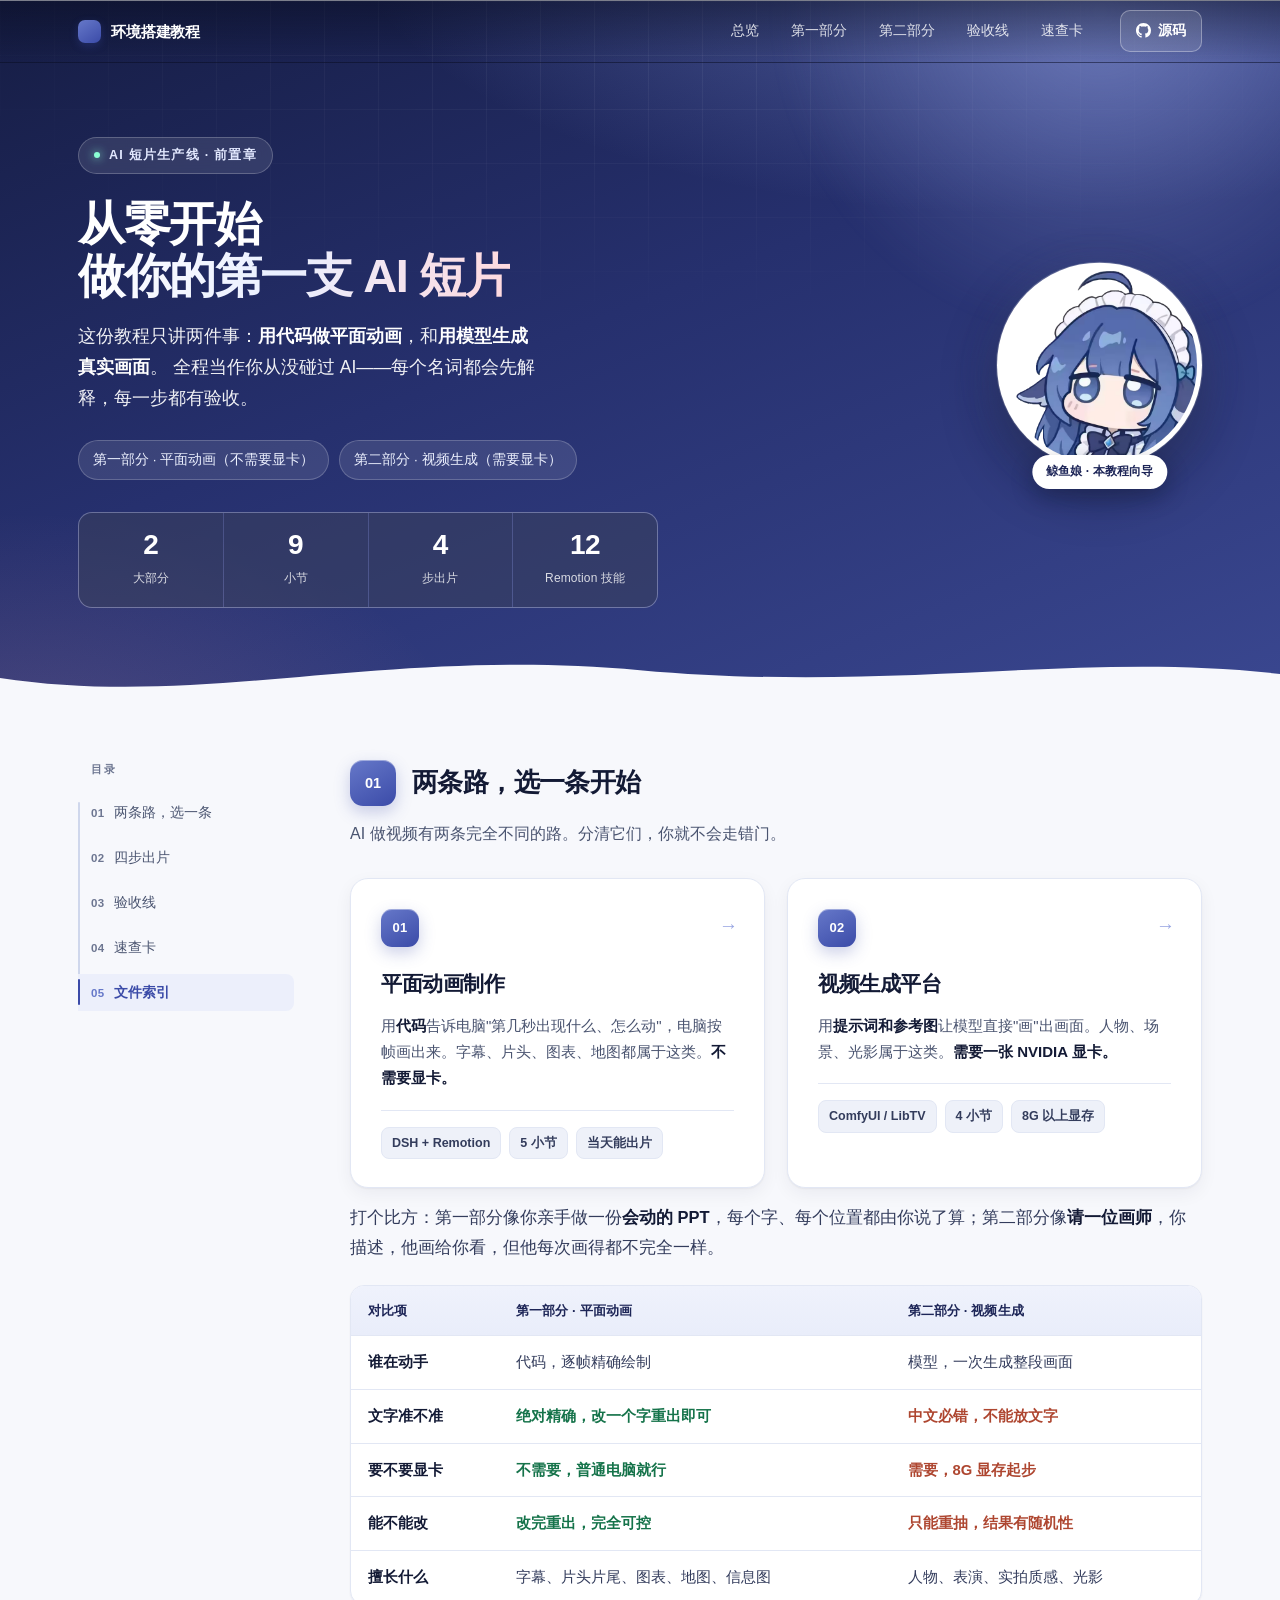
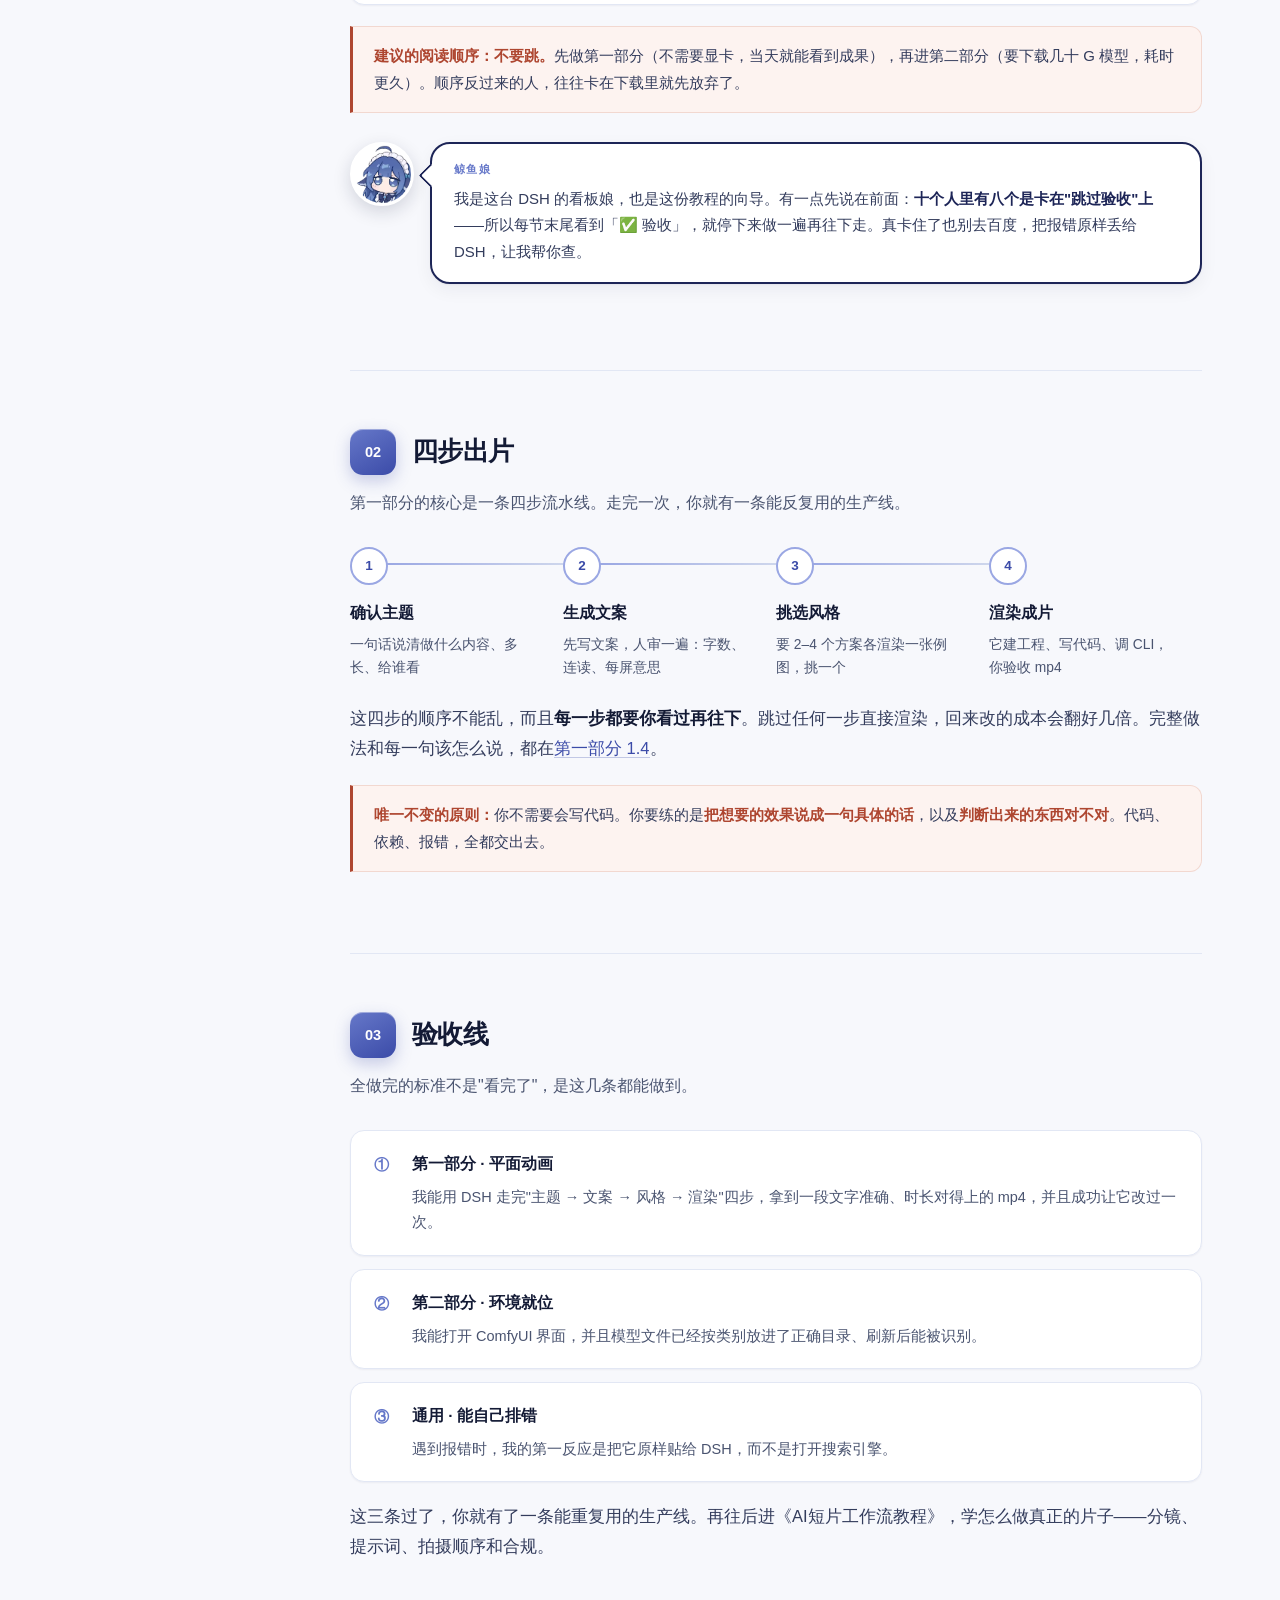
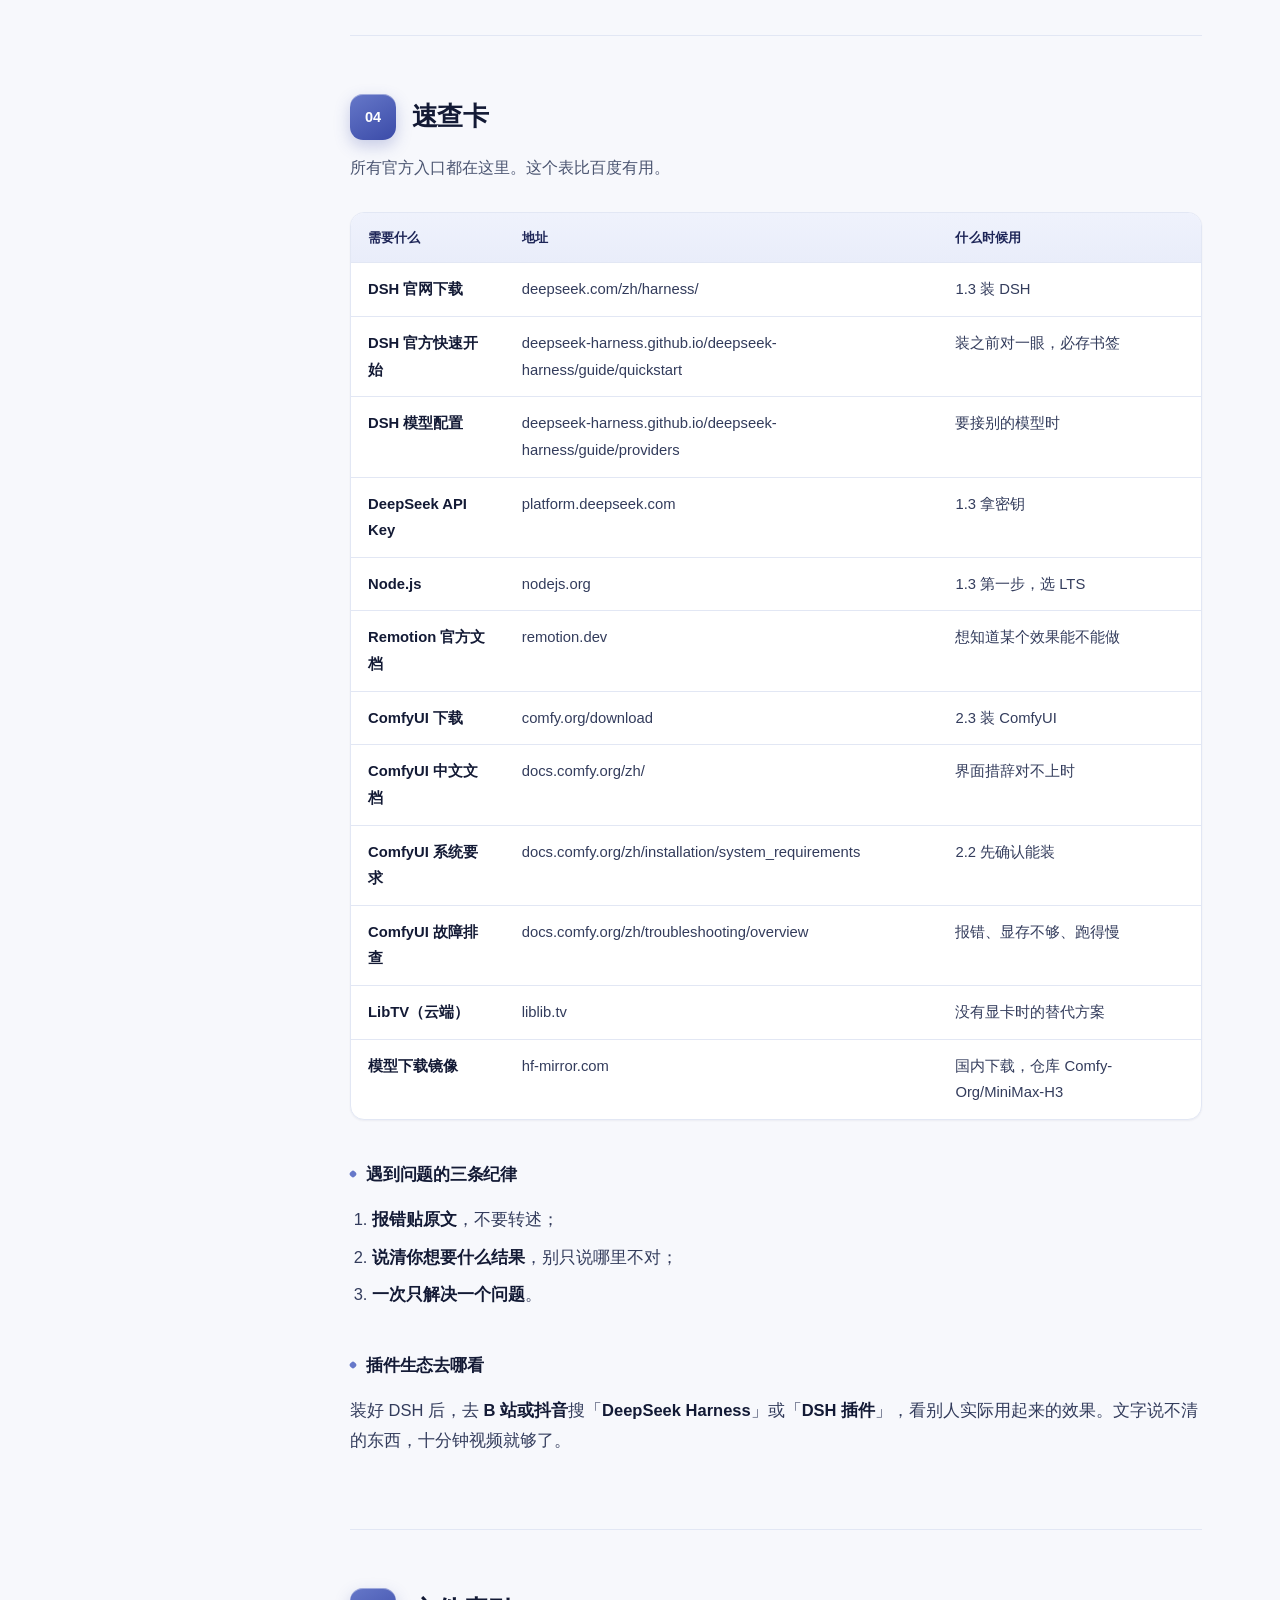
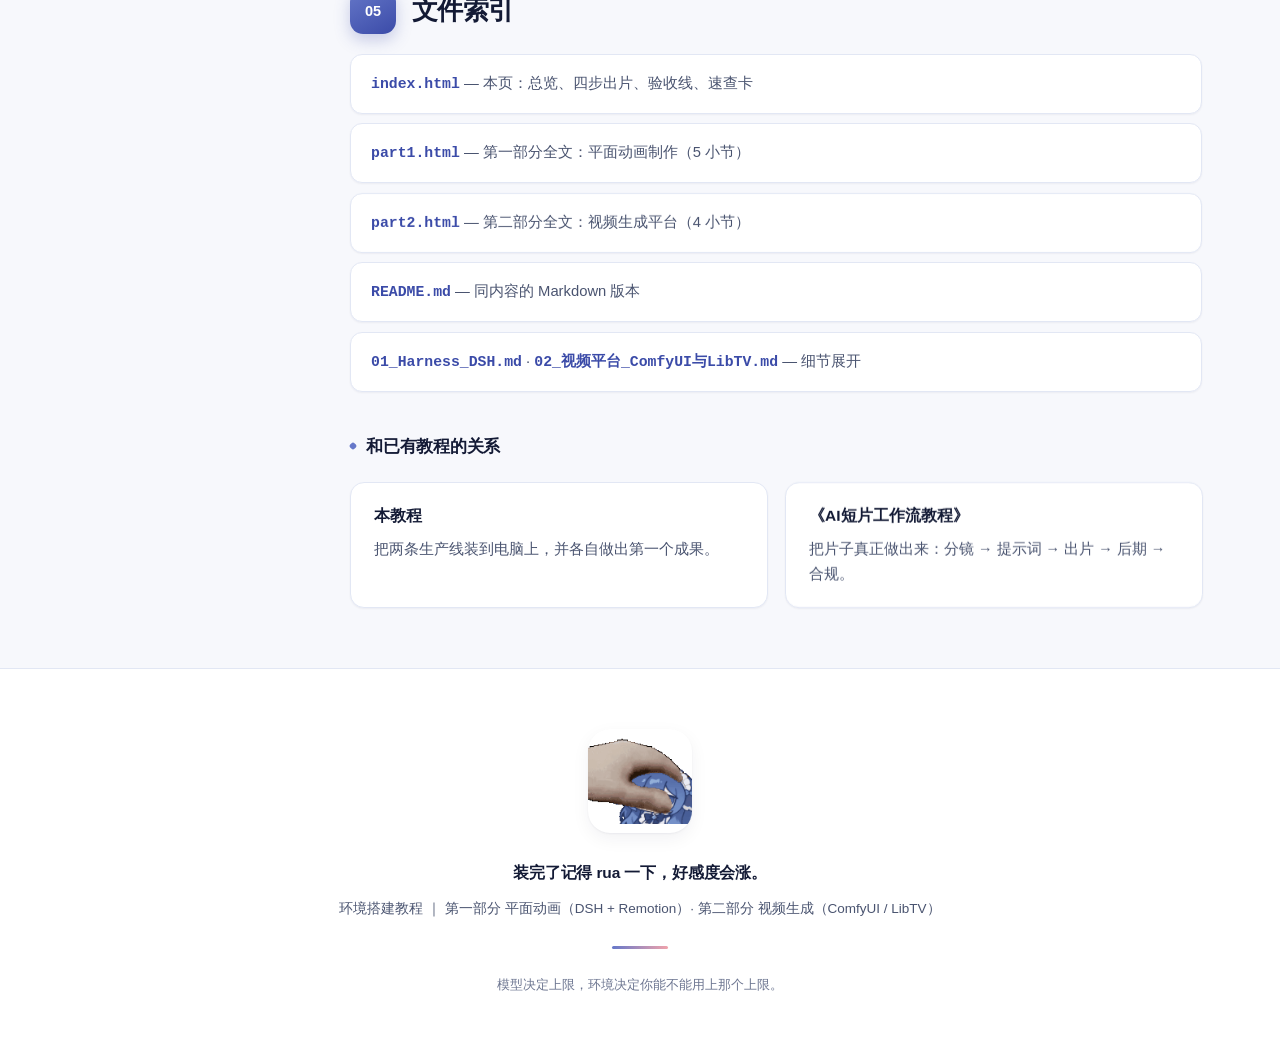
==== commit 9d6059b0: "重构为多页结构：封面 + 第一部分 + 第二部分；抽出共用样式与脚本；文字对比度与视觉层次全面升级" ====
--- a/index.html
+++ b/index.html
@@ -3,443 +3,30 @@
 <head>
 <meta charset="UTF-8">
 <meta name="viewport" content="width=device-width, initial-scale=1.0">
-<title>环境搭建教程 · AI 短片生产线的本地基础设施</title>
-<meta name="description" content="模块一 Harness（DSH）+ 模块二 视频生成平台（ComfyUI / LibTV）。从零把 AI 短片生产线装到自己电脑上。">
-<style>
-  :root{
-    --bg:#f5f7fd;
-    --bg-2:#eef1fb;
-    --card:#ffffff;
-    --ink:#12183a;
-    --ink-2:#2a3157;
-    --muted:#646c8c;
-    --faint:#8b93b0;
-    --line:#e2e6f5;
-    --line-2:#d3daf0;
-    --accent:#3a4da6;
-    --accent-2:#6b7fd4;
-    --accent-3:#9aa8e8;
-    --accent-soft:#eaedfa;
-    --deep:#20285a;
-    --code-bg:#111730;
-    --code-ink:#d5defa;
-    --warn:#b8482f;
-    --warn-soft:#fdf2ee;
-    --pink:#f0a3ab;
-    --ok:#1c7a52;
-    --radius:16px;
-    /* 阴影分层：贴地一层 + 环境一层 */
-    --sh-1:0 1px 2px rgba(18,24,58,.04), 0 1px 3px rgba(18,24,58,.03);
-    --sh-2:0 2px 4px rgba(18,24,58,.04), 0 8px 24px rgba(18,24,58,.06);
-    --sh-3:0 4px 8px rgba(18,24,58,.06), 0 18px 48px rgba(18,24,58,.11);
-    --hero-h:clamp(420px, 46vw, 540px);
-  }
-  *{box-sizing:border-box}
-  html{scroll-behavior:smooth;scroll-padding-top:88px}
-  body{
-    margin:0;background:var(--bg);color:var(--ink);
-    font:16px/1.78 -apple-system,BlinkMacSystemFont,"Segoe UI","Microsoft YaHei","PingFang SC","Hiragino Sans GB",sans-serif;
-    -webkit-font-smoothing:antialiased;-moz-osx-font-smoothing:grayscale;
-    text-rendering:optimizeLegibility;
-    overflow-x:hidden;
-  }
-  ::selection{background:var(--accent);color:#fff}
-  :focus-visible{outline:2px solid var(--accent-2);outline-offset:3px;border-radius:6px}
-  ::-webkit-scrollbar{width:11px;height:11px}
-  ::-webkit-scrollbar-track{background:transparent}
-  ::-webkit-scrollbar-thumb{background:#c9d1ea;border-radius:99px;border:3px solid var(--bg)}
-  ::-webkit-scrollbar-thumb:hover{background:#aab5d8}
-
-  .skip{
-    position:absolute;left:-9999px;top:8px;z-index:200;
-    background:var(--deep);color:#fff;padding:10px 16px;border-radius:10px;font-size:14px;
-  }
-  .skip:focus{left:16px}
-
-  /* 入场动效只做位移，不碰 opacity —— 动画中途失败时内容依然完整可读 */
-  .js-anim .reveal{will-change:transform}
-
-  /* ============ 阅读进度 ============ */
-  #progress{
-    position:fixed;top:0;left:0;height:2px;width:100%;z-index:90;
-    background:linear-gradient(90deg,var(--accent-3),var(--accent-2) 40%,var(--accent) 70%,var(--pink));
-    transform:scaleX(0);transform-origin:0 50%;
-  }
-
-  /* ============ HERO ============ */
-  .hero{
-    position:relative;overflow:hidden;color:#fff;
-    padding:76px 24px 0;
-    background:
-      radial-gradient(1200px 520px at 78% -10%, rgba(140,160,235,.55), transparent 60%),
-      radial-gradient(760px 420px at 4% 106%, rgba(240,163,171,.22), transparent 62%),
-      linear-gradient(158deg,#1c2350 0%,#2c3778 45%,#414f9c 100%);
-  }
-  /* 细网格纹理，向上淡出 */
-  .hero::before{
-    content:"";position:absolute;inset:0;pointer-events:none;
-    background-image:
-      linear-gradient(rgba(255,255,255,.055) 1px,transparent 1px),
-      linear-gradient(90deg,rgba(255,255,255,.055) 1px,transparent 1px);
-    background-size:52px 52px;
-    -webkit-mask-image:radial-gradient(ellipse 80% 60% at 50% 0%,#000 20%,transparent 78%);
-    mask-image:radial-gradient(ellipse 80% 60% at 50% 0%,#000 20%,transparent 78%);
-  }
-  /* 缓慢漂移的光斑 */
-  .hero::after{
-    content:"";position:absolute;width:720px;height:720px;border-radius:50%;
-    right:-180px;top:-340px;pointer-events:none;
-    background:radial-gradient(circle,rgba(154,168,232,.5),transparent 62%);
-    filter:blur(8px);animation:drift 22s ease-in-out infinite;
-  }
-  @keyframes drift{
-    0%,100%{transform:translate3d(0,0,0) scale(1)}
-    50%{transform:translate3d(-60px,44px,0) scale(1.08)}
-  }
-  .hero-inner{
-    position:relative;z-index:2;width:100%;max-width:1180px;margin:0 auto;
-    display:grid;grid-template-columns:minmax(0,1fr) auto;gap:56px;align-items:center;
-    padding-bottom:104px;
-  }
-  .eyebrow{
-    display:inline-flex;align-items:center;gap:8px;font-size:12.5px;letter-spacing:.1em;
-    text-transform:uppercase;color:#dfe5ff;
-    background:rgba(255,255,255,.1);border:1px solid rgba(255,255,255,.22);
-    padding:6px 14px;border-radius:99px;margin-bottom:22px;
-    backdrop-filter:blur(6px);
-  }
-  .eyebrow i{width:6px;height:6px;border-radius:50%;background:#8affd4;box-shadow:0 0 10px #8affd4;font-style:normal}
-  .hero h1{
-    margin:0 0 16px;font-size:clamp(30px,4.2vw,46px);line-height:1.12;
-    letter-spacing:-.028em;font-weight:800;
-  }
-  .hero h1 em{
-    font-style:normal;
-    background:linear-gradient(100deg,#ffffff 0%,#e8eeff 50%,#ffd8dd 100%);
-    -webkit-background-clip:text;background-clip:text;color:transparent;
-  }
-  .hero .sub{
-    margin:0 0 26px;font-size:clamp(15px,1.5vw,17px);line-height:1.75;
-    color:rgba(255,255,255,.82);max-width:46ch;
-  }
-  .hero-chips{display:flex;flex-wrap:wrap;gap:10px;margin-bottom:34px}
-  .hero-chips span{
-    font-size:13px;padding:6px 13px;border-radius:99px;color:#e8ecff;
-    background:rgba(255,255,255,.08);border:1px solid rgba(255,255,255,.18);
-  }
-  /* KPI */
-  .kpi{
-    display:grid;grid-template-columns:repeat(4,minmax(0,1fr));
-    gap:1px;background:rgba(255,255,255,.14);
-    border:1px solid rgba(255,255,255,.16);border-radius:14px;overflow:hidden;
-    backdrop-filter:blur(10px);max-width:560px;
-  }
-  .kpi div{background:rgba(22,28,64,.35);padding:16px 14px;text-align:center}
-  .kpi b{
-    display:block;font-size:clamp(20px,2.4vw,27px);font-weight:800;line-height:1.1;
-    letter-spacing:-.02em;font-variant-numeric:tabular-nums;
-  }
-  .kpi span{display:block;font-size:11.5px;color:rgba(255,255,255,.68);margin-top:6px;letter-spacing:.02em}
-
-  /* 头像 */
-  .hero-art{position:relative;flex:0 0 auto}
-  .hero-art .halo{
-    position:absolute;inset:-26px;border-radius:50%;
-    background:radial-gradient(circle,rgba(154,168,232,.42),transparent 68%);
-    filter:blur(10px);
-  }
-  .hero-art img{
-    position:relative;display:block;width:clamp(150px,16vw,208px);aspect-ratio:1;
-    border-radius:50%;border:5px solid rgba(255,255,255,.9);background:#fff;
-    box-shadow:0 20px 50px rgba(9,13,36,.45), 0 0 0 1px rgba(255,255,255,.2);
-  }
-  .hero-art .tagline{
-    position:absolute;left:50%;bottom:-14px;transform:translateX(-50%);
-    white-space:nowrap;font-size:11.5px;font-weight:700;letter-spacing:.02em;
-    padding:5px 13px;border-radius:99px;background:#fff;color:var(--deep);
-    box-shadow:0 8px 22px rgba(9,13,36,.3);
-  }
-  .hero-wave{position:absolute;left:0;bottom:-1px;width:100%;height:64px;display:block;z-index:3}
-
-  /* ============ 顶栏 ============ */
-  .topbar{
-    position:sticky;top:0;z-index:40;
-    background:rgba(245,247,253,.82);
-    backdrop-filter:saturate(180%) blur(14px);
-    -webkit-backdrop-filter:saturate(180%) blur(14px);
-    border-bottom:1px solid transparent;transition:border-color .25s,box-shadow .25s;
-  }
-  .topbar.stuck{border-bottom-color:var(--line);box-shadow:0 1px 0 rgba(18,24,58,.02),0 6px 20px rgba(18,24,58,.05)}
-  .topbar .bar{
-    max-width:1180px;margin:0 auto;padding:0 24px;height:60px;
-    display:flex;align-items:center;justify-content:space-between;gap:20px;
-  }
-  .brand{display:flex;align-items:center;gap:10px;font-weight:800;font-size:14.5px;letter-spacing:-.01em;color:var(--ink);text-decoration:none;border-bottom:none}
-  .brand .dot{
-    width:22px;height:22px;border-radius:7px;flex:0 0 auto;
-    background:linear-gradient(145deg,var(--accent-2),var(--accent));
-    box-shadow:0 3px 8px rgba(58,77,166,.35);
-  }
-  .topnav{display:flex;gap:4px;overflow-x:auto;font-size:13.5px;scrollbar-width:none}
-  .topnav::-webkit-scrollbar{display:none}
-  .topnav a{
-    color:var(--muted);text-decoration:none;white-space:nowrap;border-bottom:none;
-    padding:7px 11px;border-radius:8px;transition:color .16s,background .16s;
-  }
-  .topnav a:hover{color:var(--ink);background:rgba(58,77,166,.07)}
-  .topnav a.active{color:var(--accent);background:var(--accent-soft);font-weight:600}
-  .gh{
-    display:inline-flex;align-items:center;gap:7px;text-decoration:none;
-    font-size:13px;font-weight:600;color:var(--ink-2);
-    padding:8px 14px;border-radius:9px;border:1px solid var(--line-2);
-    background:#fff;box-shadow:var(--sh-1);transition:.16s;white-space:nowrap;
-  }
-  .gh:hover{border-color:var(--accent-3);color:var(--accent);box-shadow:var(--sh-2)}
-  @media(max-width:1080px){.topnav{display:none}}
-
-  /* ============ 布局：左目录 + 正文 ============ */
-  .layout{
-    max-width:1180px;margin:0 auto;padding:56px 24px 96px;
-    display:grid;grid-template-columns:212px minmax(0,1fr);gap:52px;align-items:start;
-  }
-  .toc{position:sticky;top:84px;font-size:13.5px}
-  .toc-title{
-    font-size:11px;letter-spacing:.14em;text-transform:uppercase;color:var(--faint);
-    font-weight:700;margin:0 0 14px;padding-left:12px;
-  }
-  .toc ol{list-style:none;margin:0;padding:0;position:relative}
-  .toc ol::before{
-    content:"";position:absolute;left:0;top:6px;bottom:6px;width:2px;
-    background:var(--line);border-radius:2px;
-  }
-  .toc a{
-    display:block;position:relative;padding:7px 12px;color:var(--muted);
-    text-decoration:none;border-radius:0 7px 7px 0;line-height:1.45;border-bottom:none;
-    transition:color .16s,background .16s;
-  }
-  .toc a::before{
-    content:"";position:absolute;left:0;top:50%;transform:translateY(-50%);
-    width:2px;height:0;background:var(--accent);border-radius:2px;transition:height .22s;
-  }
-  .toc a:hover{color:var(--ink);background:rgba(58,77,166,.055)}
-  .toc a.active{color:var(--accent);font-weight:600;background:var(--accent-soft)}
-  .toc a.active::before{height:70%}
-  .toc a b{display:inline;font-size:11px;color:var(--faint);font-weight:700;letter-spacing:.06em;margin-right:8px}
-  .toc a.active b{color:var(--accent-2)}
-  @media(max-width:1080px){.layout{grid-template-columns:minmax(0,1fr);gap:0}.toc{display:none}}
-
-  main{min-width:0}
-
-  /* ============ 章节 ============ */
-  section{padding:0 0 64px;margin-bottom:64px;border-bottom:1px solid var(--line)}
-  section:last-of-type{border-bottom:none;margin-bottom:0;padding-bottom:0}
-  .sec-head{display:flex;align-items:center;gap:16px;margin:0 0 12px}
-  .sec-num{
-    flex:0 0 auto;width:44px;height:44px;border-radius:13px;
-    display:inline-flex;align-items:center;justify-content:center;
-    font-size:14.5px;font-weight:800;color:#fff;letter-spacing:0;
-    font-variant-numeric:tabular-nums;
-    background:linear-gradient(150deg,var(--accent-2),var(--accent));
-    box-shadow:0 6px 16px rgba(58,77,166,.28), inset 0 1px 0 rgba(255,255,255,.4);
-  }
-  h2{margin:0;font-size:clamp(20px,2.2vw,25px);letter-spacing:-.022em;font-weight:800;line-height:1.25}
-  .lead{color:var(--muted);margin:0 0 30px;font-size:15.5px;max-width:70ch}
-  h3{font-size:16.5px;margin:38px 0 12px;letter-spacing:-.012em;font-weight:750;color:var(--ink)}
-  h3::before{content:"";display:inline-block;width:6px;height:6px;border-radius:2px;
-    background:var(--accent-2);margin-right:10px;vertical-align:3px;transform:rotate(45deg)}
-  p{margin:14px 0;color:var(--ink-2)}
-  p b,li b{color:var(--ink);font-weight:700}
-  ul,ol{margin:14px 0;padding-left:20px}
-  li{margin:7px 0;color:var(--ink-2)}
-  a{color:var(--accent);text-decoration:none;border-bottom:1px solid rgba(58,77,166,.25);transition:border-color .15s}
-  a:hover{border-bottom-color:var(--accent)}
-  code{
-    background:#e9edfa;color:#233060;padding:2px 6px;border-radius:5px;
-    font-size:.885em;font-family:ui-monospace,SFMono-Regular,Consolas,"Liberation Mono",monospace;
-    border:1px solid rgba(58,77,166,.09);
-  }
-
-  /* ============ 卡片（带鼠标跟随光斑） ============ */
-  .rules{display:grid;gap:12px;margin:18px 0}
-  .card{
-    position:relative;overflow:hidden;background:var(--card);
-    border:1px solid var(--line);border-radius:var(--radius);
-    box-shadow:var(--sh-2);transition:transform .2s ease,box-shadow .2s ease,border-color .2s ease;
-  }
-  .card::after{
-    content:"";position:absolute;inset:0;pointer-events:none;opacity:0;
-    transition:opacity .3s ease;
-    background:radial-gradient(340px circle at var(--mx,50%) var(--my,50%),rgba(107,127,212,.13),transparent 62%);
-  }
-  .card:hover{transform:translateY(-2px);box-shadow:var(--sh-3);border-color:var(--line-2)}
-  .card:hover::after{opacity:1}
-
-  .rule{display:flex;gap:15px;padding:18px 22px}
-  .rule b.n{
-    color:var(--accent-3);font-size:14px;font-weight:800;flex:0 0 22px;
-    font-variant-numeric:tabular-nums;padding-top:1px;
-  }
-  .rule p{margin:0;font-size:15px;font-weight:600;color:var(--ink)}
-  .rule .why{
-    display:block;color:var(--muted);font-size:13.5px;font-weight:400;
-    margin-top:6px;line-height:1.7;
-  }
-
-  /* ============ 鲸鱼娘气泡 ============ */
-  .whale{display:flex;gap:15px;align-items:flex-start;margin:26px 0}
-  .whale img{
-    flex:0 0 auto;width:62px;height:62px;border-radius:50%;
-    border:3px solid #fff;box-shadow:0 6px 18px rgba(18,24,58,.17);background:#fff;
-  }
-  .bubble{
-    position:relative;flex:1 1 auto;background:#fff;
-    border:2.5px solid var(--deep);border-radius:20px;
-    padding:15px 21px;box-shadow:var(--sh-2);
-  }
-  .bubble::before{
-    content:"";position:absolute;left:-10px;top:22px;width:15px;height:15px;
-    background:#fff;border-left:2.5px solid var(--deep);border-bottom:2.5px solid var(--deep);
-    transform:rotate(45deg);border-radius:0 0 0 3px;
-  }
-  .bubble .who{
-    font-size:11px;font-weight:800;color:var(--accent-2);
-    letter-spacing:.12em;margin-bottom:5px;text-transform:uppercase;
-  }
-  .bubble p{margin:0;font-size:14.5px;color:var(--ink-2)}
-  .bubble p b{color:var(--deep)}
-
-  /* ============ 代码 ============ */
-  pre{
-    position:relative;background:var(--code-bg);color:var(--code-ink);
-    padding:22px;border-radius:14px;overflow-x:auto;font-size:12.8px;line-height:1.72;
-    font-family:ui-monospace,SFMono-Regular,Consolas,monospace;margin:18px 0;
-    box-shadow:var(--sh-2);border:1px solid rgba(255,255,255,.06);
-  }
-
-  /* ============ 表格 ============ */
-  .tbl-wrap{
-    margin:20px 0;border:1px solid var(--line);border-radius:var(--radius);
-    overflow:hidden;box-shadow:var(--sh-2);background:#fff;
-  }
-  table{width:100%;border-collapse:collapse;font-size:14px}
-  th,td{text-align:left;padding:12px 16px;border-bottom:1px solid var(--line);vertical-align:top}
-  tr:last-child td{border-bottom:none}
-  thead th,tr:first-child th{
-    background:linear-gradient(180deg,#eff2fc,#e9edfa);font-weight:700;
-    font-size:12.5px;letter-spacing:.02em;color:var(--deep);
-  }
-  td:first-child{white-space:nowrap;color:var(--ink)}
-  tbody tr:hover td,tr:hover td{background:#f8faff}
-  .win{color:var(--ok);font-weight:700}
-  .lose{color:#b04a3a}
-
-  /* ============ 流程图 ============ */
-  .flow{
-    background:linear-gradient(180deg,#fbfcff,#f6f8fe);
-    border:1px solid var(--line);border-radius:var(--radius);
-    padding:26px;font-family:ui-monospace,Consolas,monospace;font-size:12.8px;
-    line-height:2.1;overflow-x:auto;color:#333e63;box-shadow:var(--sh-2);
-  }
-  .flow b{color:var(--accent)}
-
-  /* ============ 警示 ============ */
-  .warn{
-    position:relative;background:var(--warn-soft);
-    border:1px solid #f3d9d1;border-left:3px solid var(--warn);
-    padding:15px 20px;border-radius:0 12px 12px 0;margin:20px 0;font-size:14.2px;
-    color:var(--ink-2);
-  }
-  .warn b{color:var(--warn)}
-
-  /* ============ 为什么是 DSH ============ */
-  .reasons{display:grid;gap:14px;margin:22px 0}
-  .reason{display:flex;gap:17px;align-items:flex-start;padding:19px 21px}
-  .reason .ico{
-    flex:0 0 42px;width:42px;height:42px;border-radius:12px;
-    display:flex;align-items:center;justify-content:center;
-    font-size:17px;font-weight:800;color:#fff;font-variant-numeric:tabular-nums;
-    background:linear-gradient(150deg,var(--accent-2),var(--accent));
-    box-shadow:0 5px 14px rgba(58,77,166,.28), inset 0 1px 0 rgba(255,255,255,.35);
-  }
-  .reason h4{margin:0 0 6px;font-size:15.5px;letter-spacing:-.012em;font-weight:750;color:var(--ink)}
-  .reason p{margin:0;font-size:13.8px;color:var(--muted);line-height:1.72}
-  .reason p b{color:var(--ink)}
-  .cloud{display:flex;flex-wrap:wrap;gap:7px;margin:14px 0 2px}
-  .cloud span{
-    background:var(--accent-soft);color:var(--accent);border:1px solid #d8def5;
-    border-radius:99px;padding:4px 12px;font-size:12px;font-weight:600;
-    font-family:ui-monospace,Consolas,monospace;
-  }
-
-  /* ============ 通用两列 ============ */
-  .grid2{display:grid;grid-template-columns:1fr 1fr;gap:16px;margin:18px 0}
-
-  .pill{
-    display:inline-block;background:var(--accent-soft);color:var(--accent);
-    border:1px solid #d8def5;border-radius:99px;padding:2px 11px;
-    font-size:12.5px;margin-right:6px;font-weight:700;white-space:nowrap;
-  }
-
-  /* ============ 页脚 ============ */
-  footer{background:#fff;border-top:1px solid var(--line);padding:64px 24px 76px;text-align:center}
-  footer .rua{
-    width:104px;height:104px;border-radius:22px;object-fit:contain;background:#fff;
-    box-shadow:var(--sh-2);margin-bottom:16px;transition:transform .22s ease;
-  }
-  footer .rua:hover{transform:scale(1.07) rotate(-3deg)}
-  footer .quote{color:var(--ink);font-size:15px;font-weight:700;margin:0 0 8px;letter-spacing:-.01em}
-  footer .meta{color:var(--muted);font-size:13px;line-height:1.9}
-  footer .fine{color:var(--faint);font-size:12.5px;margin-top:14px}
-  footer .rule-line{width:56px;height:3px;border-radius:3px;margin:22px auto;
-    background:linear-gradient(90deg,var(--accent-2),var(--pink))}
-
-  .files{list-style:none;padding:0;margin:18px 0}
-  .files li{
-    position:relative;background:var(--card);border:1px solid var(--line);
-    border-radius:12px;padding:14px 20px;margin:9px 0;font-size:14px;
-    color:var(--muted);box-shadow:var(--sh-1);transition:.18s;
-  }
-  .files li:hover{border-color:var(--line-2);box-shadow:var(--sh-2);transform:translateX(2px)}
-  .files li b{font-family:ui-monospace,Consolas,monospace;color:var(--accent);font-weight:700}
-
-  /* 响应式 */
-  @media(max-width:860px){
-    .hero-inner{grid-template-columns:1fr;gap:34px;text-align:center;justify-items:center}
-    .hero .sub{margin-left:auto;margin-right:auto}
-    .hero-chips,.kpi{justify-content:center}
-    .kpi{width:100%;max-width:none}
-    .grid2{grid-template-columns:1fr}
-    .layout{padding:40px 20px 72px}
-    .rule,.reason{padding:16px 17px}
-    td:first-child{white-space:normal}
-  }
-  @media(max-width:520px){
-    .kpi{grid-template-columns:repeat(2,1fr)}
-    .hero{padding-top:48px}
-  }
-  @media (prefers-reduced-motion: reduce){
-    html{scroll-behavior:auto}
-    .hero::after{animation:none}
-    *{transition-duration:.01ms !important}
-  }
-
-  /* ---- 部分分隔 ---- */
-  .part{margin:0 0 36px;padding-top:4px}
-  .part .kick{
-    display:inline-flex;align-items:center;gap:9px;font-size:11.5px;letter-spacing:.15em;
-    text-transform:uppercase;font-weight:800;color:var(--accent-2);margin-bottom:12px;
-  }
-  .part .kick::before{content:"";width:24px;height:2px;background:var(--accent-2);border-radius:2px}
-  .part h2{font-size:clamp(25px,3.1vw,34px);letter-spacing:-.03em;line-height:1.18}
-  .part > p{color:var(--muted);margin:12px 0 0;font-size:15.5px;max-width:66ch}
-  .divider{
-    height:1px;margin:56px 0;background:linear-gradient(90deg,transparent,var(--line-2) 20%,var(--line-2) 80%,transparent);
-  }
-  .toc-group{margin:16px 0 6px;font-size:10.5px;letter-spacing:.13em;text-transform:uppercase;color:var(--faint);font-weight:800;padding-left:12px}
-</style>
+<title>环境搭建教程 · 从零做你的第一支 AI 短片</title>
+<meta name="description" content="两条 AI 视频生产线：平面动画（DSH + Remotion）与视频生成（ComfyUI / LibTV）。面向从没接触过 AI 的新手。">
+<link rel="stylesheet" href="assets/site.css">
 </head>
-<body><a class="skip" href="#intro">跳到正文</a>
+<body>
+<a class="skip" href="#main">跳到正文</a>
 <div id="progress"></div>
+
+<div class="topbar" id="topbar">
+  <div class="bar">
+    <a class="brand" href="index.html"><span class="dot"></span>环境搭建教程</a>
+    <nav class="topnav" id="topnav">
+      <a href="index.html" class="active">总览</a>
+      <a href="part1.html">第一部分</a>
+      <a href="part2.html">第二部分</a>
+      <a href="#accept">验收线</a>
+      <a href="#cheat">速查卡</a>
+    </nav>
+    <a class="gh" href="https://github.com/yukinoNa/env-setup-tutorial" target="_blank" rel="noopener">
+      <svg width="15" height="15" viewBox="0 0 16 16" fill="currentColor" aria-hidden="true"><path d="M8 0C3.58 0 0 3.58 0 8c0 3.54 2.29 6.53 5.47 7.59.4.07.55-.17.55-.38 0-.19-.01-.82-.01-1.49-2.01.37-2.53-.49-2.69-.94-.09-.23-.48-.94-.82-1.13-.28-.15-.68-.52-.01-.53.63-.01 1.08.58 1.23.82.72 1.21 1.87.87 2.33.66.07-.52.28-.87.51-1.07-1.78-.2-3.64-.89-3.64-3.95 0-.87.31-1.59.82-2.15-.08-.2-.36-1.02.08-2.12 0 0 .67-.21 2.2.82.64-.18 1.32-.27 2-.27.68 0 1.36.09 2 .27 1.53-1.04 2.2-.82 2.2-.82.44 1.1.16 1.92.08 2.12.51.56.82 1.27.82 2.15 0 3.07-1.87 3.75-3.65 3.95.29.25.54.73.54 1.48 0 1.07-.01 1.93-.01 2.2 0 .21.15.46.55.38A8.013 8.013 0 0016 8c0-4.42-3.58-8-8-8z"/></svg>
+      源码
+    </a>
+  </div>
+</div>
 
 <header class="hero">
   <div class="hero-inner">
@@ -468,73 +55,55 @@
     </div>
   </div>
   <svg class="hero-wave" viewBox="0 0 1440 64" preserveAspectRatio="none" aria-hidden="true">
-    <path d="M0,36 C230,68 430,4 720,28 C1010,52 1210,8 1440,32 L1440,64 L0,64 Z" fill="#f5f7fd"/>
+    <path d="M0,36 C230,68 430,4 720,28 C1010,52 1210,8 1440,32 L1440,64 L0,64 Z" fill="#f7f8fc"/>
   </svg>
 </header>
 
-<div class="topbar" id="topbar">
-  <div class="bar">
-    <a class="brand" href="#top"><span class="dot"></span>环境搭建教程</a>
-    <nav class="topnav" id="topnav">
-      <a href="#intro">总览</a>
-      <a href="#p1">第一部分</a>
-      <a href="#p2">第二部分</a>
-      <a href="#accept">验收线</a>
-      <a href="#cheat">速查卡</a>
-    </nav>
-    <a class="gh" href="https://github.com/yukinoNa/env-setup-tutorial" target="_blank" rel="noopener">
-      <svg width="15" height="15" viewBox="0 0 16 16" fill="currentColor" aria-hidden="true"><path d="M8 0C3.58 0 0 3.58 0 8c0 3.54 2.29 6.53 5.47 7.59.4.07.55-.17.55-.38 0-.19-.01-.82-.01-1.49-2.01.37-2.53-.49-2.69-.94-.09-.23-.48-.94-.82-1.13-.28-.15-.68-.52-.01-.53.63-.01 1.08.58 1.23.82.72 1.21 1.87.87 2.33.66.07-.52.28-.87.51-1.07-1.78-.2-3.64-.89-3.64-3.95 0-.87.31-1.59.82-2.15-.08-.2-.36-1.02.08-2.12 0 0 .67-.21 2.2.82.64-.18 1.32-.27 2-.27.68 0 1.36.09 2 .27 1.53-1.04 2.2-.82 2.2-.82.44 1.1.16 1.92.08 2.12.51.56.82 1.27.82 2.15 0 3.07-1.87 3.75-3.65 3.95.29.25.54.73.54 1.48 0 1.07-.01 1.93-.01 2.2 0 .21.15.46.55.38A8.013 8.013 0 0016 8c0-4.42-3.58-8-8-8z"/></svg>
-      源码
-    </a>
-  </div>
-</div>
-
-<div class="layout" id="top">
-
-  <aside class="toc" aria-label="章节目录">
+<div class="layout" id="main">
+  <aside class="toc" aria-label="页内导航">
     <p class="toc-title">目录</p>
     <ol id="toc">
-      <li><a href="#intro"><b>00</b>先读这一段</a></li>
-      <li class="toc-group">第一部分 · 平面动画</li>
-      <li><a href="#p1-1"><b>1.1</b>这一部分做什么</a></li>
-      <li><a href="#p1-2"><b>1.2</b>为什么用 DSH</a></li>
-      <li><a href="#p1-3"><b>1.3</b>装好 DSH</a></li>
-      <li><a href="#p1-4"><b>1.4</b>四步做出第一段动画</a></li>
-      <li><a href="#p1-5"><b>1.5</b>卡住了怎么办</a></li>
-      <li class="toc-group">第二部分 · 视频生成</li>
-      <li><a href="#p2-1"><b>2.1</b>这一部分做什么</a></li>
-      <li><a href="#p2-2"><b>2.2</b>先看你的显卡</a></li>
-      <li><a href="#p2-3"><b>2.3</b>装好 ComfyUI</a></li>
-      <li><a href="#p2-4"><b>2.4</b>下载模型与放置</a></li>
-      <li class="toc-group">收尾</li>
-      <li><a href="#accept"><b>✓</b>验收线</a></li>
-      <li><a href="#cheat"><b>★</b>速查卡</a></li>
-      <li><a href="#files"><b>▤</b>文件索引</a></li>
+      <li><a href="#start"><b>01</b>两条路，选一条</a></li>
+      <li><a href="#path"><b>02</b>四步出片</a></li>
+      <li><a href="#accept"><b>03</b>验收线</a></li>
+      <li><a href="#cheat"><b>04</b>速查卡</a></li>
+      <li><a href="#files"><b>05</b>文件索引</a></li>
     </ol>
   </aside>
 
   <main>
 
-<section id="intro">
-  <div class="sec-head reveal"><span class="sec-num">00</span><h2>先读这一段</h2></div>
+<section id="start">
+  <div class="sec-head reveal"><span class="sec-num">01</span><h2>两条路，选一条开始</h2></div>
   <p class="lead reveal">AI 做视频有两条完全不同的路。分清它们，你就不会走错门。</p>
 
-  <div class="grid2">
-    <div class="card rule reveal">
-      <div>
-        <p>第一部分 · 平面动画
-        <span class="why">用<b>代码</b>告诉电脑"第几秒出现什么、怎么动"，电脑按帧画出来。字幕、片头、图表、地图都属于这类。<b>不需要显卡。</b></span></p>
-      </div>
-    </div>
-    <div class="card rule reveal">
-      <div>
-        <p>第二部分 · 视频生成
-        <span class="why">用<b>提示词和参考图</b>让模型直接"画"出画面。人物、场景、光影属于这类。<b>需要一张 NVIDIA 显卡。</b></span></p>
-      </div>
-    </div>
-  </div>
-
-  <p class="reveal">打个比方：第一部分像你亲手做一份会动的 PPT，每个字、每个位置都由你说了算；第二部分像请一位画师，你描述，他画给你看，但他每次画得都不完全一样。</p>
+  <div class="entries">
+    <a class="entry reveal" href="part1.html">
+      <span class="go">→</span>
+      <span class="no">01</span>
+      <h3>平面动画制作</h3>
+      <p class="desc">用<b>代码</b>告诉电脑"第几秒出现什么、怎么动"，电脑按帧画出来。字幕、片头、图表、地图都属于这类。<b>不需要显卡。</b></p>
+      <div class="meta">
+        <span>DSH + Remotion</span>
+        <span>5 小节</span>
+        <span>当天能出片</span>
+      </div>
+    </a>
+
+    <a class="entry reveal" href="part2.html">
+      <span class="go">→</span>
+      <span class="no">02</span>
+      <h3>视频生成平台</h3>
+      <p class="desc">用<b>提示词和参考图</b>让模型直接"画"出画面。人物、场景、光影属于这类。<b>需要一张 NVIDIA 显卡。</b></p>
+      <div class="meta">
+        <span>ComfyUI / LibTV</span>
+        <span>4 小节</span>
+        <span>8G 以上显存</span>
+      </div>
+    </a>
+  </div>
+
+  <p class="reveal">打个比方：第一部分像你亲手做一份<b>会动的 PPT</b>，每个字、每个位置都由你说了算；第二部分像<b>请一位画师</b>，你描述，他画给你看，但他每次画得都不完全一样。</p>
 
   <div class="tbl-wrap reveal">
     <table>
@@ -560,456 +129,38 @@
   </div>
 </section>
 
-<div class="divider"></div>
-
-<section id="p1">
-  <div class="part reveal">
-    <span class="kick">Part One</span>
-    <h2>平面动画制作</h2>
-    <p>用 DSH + Remotion，把文字、图表、地图做成会动的画面。这一部分不需要显卡，一台普通笔记本就能做完。</p>
-  </div>
-
-  <div class="sec-head reveal" id="p1-1"><span class="sec-num">1.1</span><h2>这一部分做什么</h2></div>
-  <p class="lead reveal">先看清楚"能做出什么"，你才知道该不该学。</p>
-
-  <p class="reveal"><b>平面动画</b>就是画面里没有真人和实拍，全部由图形、文字、色块组成，但它们会动。你平时看到的片头、数据可视化、地铁线路动画、字幕特效，都是这一类。</p>
-
-  <h3 class="reveal">这类画面能做什么</h3>
-  <div class="rules">
-    <div class="card rule reveal"><b class="n">①</b><div><p>片头与片尾
-      <span class="why">标题字从画面外落下来、渐显、定格，配上机构名和副标题。这是每支片子必备的。</span></p></div></div>
-    <div class="card rule reveal"><b class="n">②</b><div><p>字幕与信息条
-      <span class="why">说话人的名字、日期、来源标注。手写字幕一天只能做几支，用代码生成可以批量。</span></p></div></div>
-    <div class="card rule reveal"><b class="n">③</b><div><p>图表与数据动画
-      <span class="why">柱状图一根根长起来、折线图从左往右画出来、数字滚动到最终值。</span></p></div></div>
-    <div class="card rule reveal"><b class="n">④</b><div><p>地图与路径
-      <span class="why">一张示意图上，从 A 点画一条线到 B 点，中途点亮几个地标。</span></p></div></div>
-    <div class="card rule reveal"><b class="n">⑤</b><div><p>信息图与示意
-      <span class="why">楼内剖面、流程步骤、对比关系。凡是"要讲清一个结构"的地方都用得上。</span></p></div></div>
-  </div>
-
-  <h3 class="reveal">Remotion 是什么</h3>
-  <p class="reveal"><b>Remotion</b> 是一个让"写代码"变成"做视频"的工具。你用普通网页技术描述每一帧长什么样，它按帧渲染，最后导出成 mp4。</p>
-  <p class="reveal">听起来像程序员才用的东西，但它有三个对新手特别友好的特点：</p>
-
-  <div class="grid2">
-    <div class="card rule reveal"><div><p>文字绝对准确<span class="why">"榕园小区东门"就是这六个字，不会错一个偏旁，也不会糊。</span></p></div></div>
-    <div class="card rule reveal"><div><p>想改就改<span class="why">文案从"8 秒"改成"7 秒"，只要改一个数字重新渲染，而不是重新抽卡抽十遍。</span></p></div></div>
-  </div>
+<section id="path">
+  <div class="sec-head reveal"><span class="sec-num">02</span><h2>四步出片</h2></div>
+  <p class="lead reveal">第一部分的核心是一条四步流水线。走完一次，你就有一条能反复用的生产线。</p>
+
+  <div class="road reveal">
+    <div class="step">
+      <h4>确认主题</h4>
+      <p>一句话说清做什么内容、多长、给谁看</p>
+    </div>
+    <div class="step">
+      <h4>生成文案</h4>
+      <p>先写文案，人审一遍：字数、连读、每屏意思</p>
+    </div>
+    <div class="step">
+      <h4>挑选风格</h4>
+      <p>要 2–4 个方案各渲染一张例图，挑一个</p>
+    </div>
+    <div class="step">
+      <h4>渲染成片</h4>
+      <p>它建工程、写代码、调 CLI，你验收 mp4</p>
+    </div>
+  </div>
+
+  <p class="reveal">这四步的顺序不能乱，而且<b>每一步都要你看过再往下</b>。跳过任何一步直接渲染，回来改的成本会翻好几倍。完整做法和每一句该怎么说，都在<a href="part1.html#p1-4">第一部分 1.4</a>。</p>
 
   <div class="warn reveal">
-    <b>关键认知：你不需要自己会写代码。</b>这一部分真正的做法是——<b>你负责说清楚"要什么效果"，DSH 负责写代码和渲染。</b>你只要会描述画面，会判断结果对不对，就够了。
-  </div>
-
-  <div class="whale reveal">
-    <img src="assets/whale-girl.png" alt="">
-    <div class="bubble">
-      <div class="who">鲸鱼娘</div>
-      <p>接着说一件很多人不好意思问的事：<b>"我不会写代码，能学吗？"能。</b>你要练的不是打字写代码，而是<b>把想要的效果说成一句具体的话</b>——"白色的字从上面掉下来，停 1 秒"这种描述，比任何语法都重要。</p>
-    </div>
-  </div>
-</section>
-
-<section id="p1-2">
-  <div class="sec-head reveal"><span class="sec-num">1.2</span><h2>为什么用 DSH</h2></div>
-  <p class="lead reveal">不是因为它唯一，而是因为在"让 AI 帮你写动画代码"这件事上，它现在的性价比最高。</p>
-
-  <h3 class="reveal">先说清楚 DSH 是什么</h3>
-  <p class="reveal"><b>DSH</b>（DeepSeek Harness）是一个"智能体工作台"。它本身不含智能——它把 DeepSeek 的模型接进来，然后给模型装上<b>手</b>（读写你的文件、运行命令）、<b>记忆</b>（记住这个项目）、<b>约束</b>（不许乱改你其他文件）和<b>调度</b>（把大任务拆成小步）。</p>
-  <p class="reveal">你可以把它理解成：<b>模型是发动机，DSH 是整台车。</b>光买一台发动机摆在院子里，哪儿也去不了。</p>
-
-  <h3 class="reveal">能力从哪来：插件生态</h3>
-  <p class="reveal">DSH 最特别的地方是<b>一切皆插件</b>——模型、工具、技能、界面，全都能换、能加。你装上什么插件，它就会什么。</p>
-
-  <div class="tbl-wrap reveal">
-    <table>
-      <tr><th>插件类型</th><th>装上之后能做什么</th></tr>
-      <tr><td>技能（Skill）</td><td>把某一类活的做法教给它。比如 Remotion 的 12 个技能、字幕、地图动画、视频提示词写法</td></tr>
-      <tr><td>工具（Tool）</td><td>给它新的手脚：连数据库、调某个平台 API、操作 Office 文件、管理系统任务</td></tr>
-      <tr><td>界面（UI）</td><td>换主题、换皮肤、加侧边栏、加小挂件——本页右下角那只鲸鱼娘也是一种插件</td></tr>
-      <tr><td>模型（Model）</td><td>接 DeepSeek 官方，也接任何 OpenAI 兼容的服务</td></tr>
-    </table>
-  </div>
-
-  <p class="reveal">装插件不用改代码：界面里有插件市场，点一下装上，重启会话就能用。你也可以直接对它说"帮我写一个插件"，它会在「创造模式」里自己写、自己装、自己验证。</p>
-
-  <div class="warn reveal">
-    <b>插件的花样很多，光看文字说不清。</b>建议你装好 DSH 之后，去 <b>B 站或抖音</b>搜一下「<b>DeepSeek Harness</b>」或「<b>DSH 插件</b>」，看别人实际用起来是什么样——十分钟的视频顶你看这里十页字。看完再回来接着读。
-  </div>
-
-  <h3 class="reveal">那为什么偏偏是它做动画</h3>
-  <p class="reveal">让 AI 写动画代码，比聊天难得多。聊天说错一句你可以忽略，但代码错一处，整个项目就报错、白屏、渲染不出来——它<b>不吃"差不多"</b>。所以能稳定干这活的模型很少。</p>
-
-  <div class="reasons">
-    <div class="card reason reveal">
-      <div class="ico">1</div>
-      <div>
-        <h4>目前能稳定跑通这条路的模型，基本只有两个</h4>
-        <p>Claude 的 <b>Opus 5.5</b> 和 <b>DeepSeek 最新模型</b>。这是实测结论，不是宣传——写 Remotion 需要长链条的代码正确性，能扛住的模型很少。</p>
-      </div>
-    </div>
-    <div class="card reason reveal">
-      <div class="ico">2</div>
-      <div>
-        <h4>而 Claude 在国内用不踏实</h4>
-        <p>账号<b>封号风险高</b>，一旦封了，你昨天跑通的流程今天就断了。做片子是长活，最怕的不是贵，是<b>工具箱随时失效</b>。</p>
-      </div>
-    </div>
-    <div class="card reason reveal">
-      <div class="ico">3</div>
-      <div>
-        <h4>DeepSeek 便宜，而且 DSH 把配套都做好了</h4>
-        <p>成本更低只是一方面。更关键的是 DSH 里<b>内置了整套 Remotion 技能</b>，你不用从零教它：</p>
-        <div class="cloud">
-          <span>remotion-create</span><span>remotion-markup</span><span>remotion-captions</span>
-          <span>remotion-maps</span><span>remotion-multimedia</span><span>remotion-interactivity</span>
-          <span>remotion-render</span><span>remotion-studio</span><span>remotion-docs</span>
-          <span>remotion-best-practices</span><span>remotion-upgrade</span><span>remotion-saas</span>
-        </div>
-      </div>
-    </div>
-  </div>
-
-  <div class="tbl-wrap reveal">
-    <table>
-      <tr><th>对比项</th><th>DeepSeek（走 DSH）</th><th>Claude（Opus 5.5）</th></tr>
-      <tr><td>写 Remotion 动画代码</td><td class="win">✅ 能稳定跑通</td><td class="win">✅ 能稳定跑通</td></tr>
-      <tr><td>国内能否长期使用</td><td class="win">✅ 直连可用</td><td class="lose">⚠️ 封号风险高</td></tr>
-      <tr><td>成本</td><td class="win">便宜</td><td class="lose">更高</td></tr>
-      <tr><td>现成配套</td><td class="win">✅ 内置一整套 Remotion 技能</td><td class="lose">需要自己搭</td></tr>
-      <tr><td>结论</td><td class="win"><b>首选</b></td><td>账号问题解决得了才考虑</td></tr>
-    </table>
-  </div>
-
-  <div class="whale reveal">
-    <img src="assets/whale-girl.png" alt="">
-    <div class="bubble">
-      <div class="who">鲸鱼娘</div>
-      <p>说句实在的：<b>模型强不强，和你能不能一直用上它是两件事。</b>做片子是长活，中间断一次账号，前面的分镜和素材全得重来。所以别只看跑分，先看这条路你能不能一直走下去。</p>
-    </div>
-  </div>
-</section>
-
-<section id="p1-3">
-  <div class="sec-head reveal"><span class="sec-num">1.3</span><h2>装好 DSH</h2></div>
-  <p class="lead reveal">三件东西：一个运行环境、一个账号密钥、一个安装包。</p>
-
-  <h3 class="reveal">第 1 件：Node.js</h3>
-  <p class="reveal">一个让电脑能跑这类程序的基础软件。打开 <a href="https://nodejs.org/" target="_blank" rel="noopener">nodejs.org</a>，下载标着 <b>LTS</b> 的那个版本（长期支持版，最稳），双击一路默认装完。</p>
-  <p class="reveal">装完验证：打开终端（Windows 叫"终端"或 PowerShell），输入下面两行，各按一次回车。能看到版本号就成功了。</p>
-  <pre>node -v
-npm -v</pre>
-  <p class="reveal">如果提示"不是内部或外部命令"，说明没装上或没生效——<b>关掉终端重新打开</b>再试，这是最常见的假失败。</p>
-
-  <h3 class="reveal">第 2 件：DeepSeek API Key</h3>
-  <p class="reveal">一把通行证，证明调用模型的是你、费用记你账上。打开 <a href="https://platform.deepseek.com/" target="_blank" rel="noopener">platform.deepseek.com</a>，注册登录，找到"创建 API Key"，创建后<b>立刻复制存到记事本</b>。</p>
-  <div class="warn reveal"><b>密钥只完整显示一次</b>，关掉页面就再也看不到，只能删掉重建。拿到后充一点点额度（几块钱够试验），没余额时调用会报错，而报错看着像"配置错了"，容易误判。</div>
-
-  <h3 class="reveal">第 3 件：安装包</h3>
-  <div class="tbl-wrap reveal">
-    <table>
-      <tr><th>装法</th><th>适合谁</th><th>怎么做</th></tr>
-      <tr><td>A 桌面端（推荐）</td><td>完全新手，只想用不想折腾</td><td>打开 <a href="https://www.deepseek.com/zh/harness/" target="_blank" rel="noopener">deepseek.com/zh/harness</a>，下载对应系统的安装包，双击装好打开。全程点鼠标。</td></tr>
-      <tr><td>B 命令行</td><td>愿意开一次终端的人</td><td>装好 Node.js 后执行 <code>npx @deepseek-ai/dsh web</code>，会起在 <code>http://127.0.0.1:3080</code></td></tr>
-      <tr><td>C 源码</td><td>要改代码或写插件的人</td><td>从 <a href="https://github.com/deepseek-ai/deepseek-harness" target="_blank" rel="noopener">GitHub 仓库</a>获取。步骤多，新手不建议。</td></tr>
-    </table>
-  </div>
-  <p class="reveal"><b>结论：用 A。</b>装不上或想换口味，再回来看 B。</p>
-
-  <h3 class="reveal">第一次打开：两件必须做的事</h3>
-  <div class="rules">
-    <div class="card rule reveal"><b class="n">1</b><div><p>接模型<span class="why">找到 <b>设置 → 模型</b>，把 API Key 粘进去保存。<b>保存后立刻生效，不需要重启</b>——很多人以为要重启，白折腾半天。</span></p></div></div>
-    <div class="card rule reveal"><b class="n">2</b><div><p>选工作区<span class="why">全新界面<b>没选工作区时输入框是灰的、点不动</b>，不是装坏了。点「选择工作区」→ 新建一个空文件夹（比如 <code>dsh-试验场</code>）→ 添加 → <b>再选中它</b>。添加和选中是两步，很多人漏掉第二步。</span></p></div></div>
-  </div>
-  <p class="reveal">输入框亮起来之后，先发一句最简单的试试，比如"<b>看看这个文件夹里有哪些文件，逐个告诉我用途</b>"。它能读出来，说明整条链路通了。</p>
-
-  <div class="warn reveal">
-    <b>顺手认识一下权限：</b>它真的能改你的文件，所以权限分三档——<code>read-only</code>（只看不改，最安全）、<code>workspace-write</code>（能改工作区，日常用这个）、<code>danger-full-access</code>（全盘可动，全自动时才用）。需要更高权限时它会先问你，<b>每次弹窗都值得看一眼它要干什么</b>。
-  </div>
-
-  <h3 class="reveal">必存的三个地址</h3>
-  <div class="tbl-wrap reveal">
-    <table>
-      <tr><th>用途</th><th>URL</th><th>什么时候用</th></tr>
-      <tr><td>官方快速开始</td><td>deepseek-harness.github.io/deepseek-harness/guide/quickstart</td><td>装之前对一眼，唯一必存的书签</td></tr>
-      <tr><td>模型配置</td><td>deepseek-harness.github.io/deepseek-harness/guide/providers</td><td>要接别的模型或自有接口时</td></tr>
-      <tr><td>源码仓库</td><td>github.com/deepseek-ai/deepseek-harness</td><td>看安全说明、提问题</td></tr>
-    </table>
-  </div>
-
-  <p class="reveal"><b>✅ 验收：</b><code>node -v</code> 和 <code>npm -v</code> 都能看到版本号；API Key 已保存；工作区已选中、输入框能打字；它能读到你文件夹里的文件。</p>
-</section>
-
-<section id="p1-4">
-  <div class="sec-head reveal"><span class="sec-num">1.4</span><h2>四步做出第一段动画</h2></div>
-  <p class="lead reveal">这是第一部分的核心。四步走完，你就有一条能重复用的生产线。</p>
-
-  <div class="flow reveal">
-① 确认主题 &nbsp;&nbsp;→&nbsp;&nbsp; ② 生成文案 &nbsp;&nbsp;→&nbsp;&nbsp; ③ 挑选风格 &nbsp;&nbsp;→&nbsp;&nbsp; ④ 渲染成片<br>
-<span style="color:#68708f">说做什么 &nbsp;&nbsp;&nbsp;&nbsp;&nbsp; 人审一遍 &nbsp;&nbsp;&nbsp;&nbsp;&nbsp;&nbsp; 多方案挑一个 &nbsp;&nbsp;&nbsp; 出 mp4</span>
-</div>
-
-  <p class="reveal">这四步的顺序不能乱，而且<b>每一步都要你看过再往下</b>。跳过任何一步直接渲染，回来改的成本会翻好几倍。</p>
-
-  <h3 class="reveal">第一步 · 确认主题</h3>
-  <p class="reveal">一句话说清三件事：<b>做什么内容、多长、给谁看</b>。下面是真实用过的一句，可以直接改：</p>
-  <pre>用 Remotion 做一段 10 秒内的动画，核心内容是科普报警急救时如何正确说清位置。</pre>
-  <p class="reveal">它接到这句之后，会自己去查 Remotion 的写法、确认运行环境、建好项目骨架。<b>你不用管这些。</b></p>
-
-  <h3 class="reveal">第二步 · 生成文案</h3>
-  <p class="reveal">关键动作是：<b>先让它写文案，人审过了再往下。</b>别让它直接开始做画面。同一句话里加上要求：</p>
-  <pre>先将视频的文案写好，要通顺连贯，发给我看看。</pre>
-  <p class="reveal">它给你的东西大概长这样（这是真实产出的结构）：</p>
-  <div class="tbl-wrap reveal">
-    <table>
-      <tr><th>屏</th><th>时间码</th><th>屏幕文案</th><th>画面动作</th></tr>
-      <tr><td>1</td><td>0.00–2.40s</td><td>地址说不清，救护车就在附近打转</td><td>地图上光点绕圈，找不到目标楼</td></tr>
-      <tr><td>2</td><td>2.40–5.40s</td><td>从大到小报：小区 → 楼栋 → 单元 → 门牌号</td><td>四个词依次点亮，地图逐级放大</td></tr>
-      <tr><td>3</td><td>5.40–7.80s</td><td>再补个显眼地标：超市、学校、地铁口</td><td>门牌旁弹出三个地标图标</td></tr>
-      <tr><td>4</td><td>7.80–10.0s</td><td>别急着挂电话，派人到路口接车</td><td>车灯打到路口，有人挥手</td></tr>
-    </table>
-  </div>
-  <p class="reveal"><b>你要审三件事：</b>① <b>字数够不够装进时长</b>——中文语速约每秒 4–5.5 字，10 秒最多约 55 字；② <b>连读顺不顺</b>——让它给一版"连读全文"，你自己念一遍；③ <b>每屏是不是一个完整意思</b>——别把一句话劈成两屏。</p>
-  <p class="reveal">不满意就直接说"第二屏太长，压到 12 字以内"，让它重排。</p>
-
-  <h3 class="reveal">第三步 · 挑选风格</h3>
-  <p class="reveal">这一步最容易被跳过，但它决定成片好不好看。<b>不要让它直接渲染，先要"多方案 + 每个方案一张例图"</b>：</p>
-  <pre>这个画面风格我不太喜欢，多给我几个风格，并且每个都渲染一张例图发给我看。</pre>
-  <p class="reveal">它会给你 2–4 个风格方案，每个方案包含下面这些，<b>看例图挑最顺眼的一个</b>：</p>
-  <div class="tbl-wrap reveal">
-    <table>
-      <tr><th>它会给你的</th><th>你看什么</th></tr>
-      <tr><td>色板（底色 / 正文色 / 强调色 / 警示色，都给色值）</td><td>整体是冷还是暖、强调色跳不跳</td></tr>
-      <tr><td>字体（标题用哪种、正文用哪种、数字用等宽）</td><td>中文有没有糊、数字好不好读</td></tr>
-      <tr><td>版式（安全区边距、每行最多几个字）</td><td>字太小看不清、太大压画面</td></tr>
-      <tr><td>动效节奏（进场、锁定各用什么曲线，禁止匀速）</td><td>看例图感觉是"顺滑"还是"生硬"</td></tr>
-      <tr><td>节拍（多少帧一拍，音效落在拍线上）</td><td>有没有踩点感</td></tr>
-    </table>
-  </div>
-  <p class="reveal">选定之后说一句"<b>就选方案 A，按这个方案重新校对一遍分镜</b>"，它会产出一份正式分镜，逐段写清每一帧发生什么。</p>
-
-  <div class="warn reveal">
-    <b>风格这一步的诀窍：</b>不要说"好看一点"——它听不懂。要说具体的："<b>我要冷色调、医疗感、字少但大、动效干脆不要花哨</b>"。形容词越接近你想要的方向，第一版就越接近。
-  </div>
-
-  <h3 class="reveal">第四步 · 渲染成片</h3>
-  <p class="reveal">到这一步你只需要说"<b>渲染出来给我看</b>"。它会自己在工作区里建一个工程，结构大致是：</p>
-  <pre>你的项目/
-├── src/
-│   ├── index.jsx     ← 主画面（每一屏、每一帧都在这里）
-│   └── styles.jsx    ← 风格配色（第三步选的方案）
-├── public/assets/    ← 字体、音效文件
-└── package.json      ← 依赖清单</pre>
-  <p class="reveal">渲染可能要好几分钟，取决于时长和分辨率。<b>别在这时候催它</b>，等它报完成。</p>
-
-  <div class="tbl-wrap reveal">
-    <table>
-      <tr><th>想做什么</th><th>就怎么说</th></tr>
-      <tr><td>先看单帧对不对</td><td>先渲染第 2 秒那一帧给我看（比渲染整段快得多）</td></tr>
-      <tr><td>改文案</td><td>第二屏的字改成"从大到小报：小区、楼栋、单元、门牌号"，其他不动</td></tr>
-      <tr><td>调节奏</td><td>第三屏停留太短，多给 0.5 秒，后面整体顺延</td></tr>
-      <tr><td>导出终版</td><td>按 1920×1080、30fps 导出完整 mp4</td></tr>
-    </table>
-  </div>
-
-  <div class="warn reveal">
-    <b>一个要提醒你的现实：</b>第一次跑，它很可能报错——缺依赖、端口被占、字体找不到。这<b>非常正常</b>，不是你的问题，也不是它笨。正确做法是把<b>完整报错原样贴回去</b>让它自己修。这一节真正的技能，是"把报错交出去"。
-  </div>
-
-  <div class="whale reveal">
-    <img src="assets/whale-girl.png" alt="">
-    <div class="bubble">
-      <div class="who">鲸鱼娘</div>
-      <p>做动画这件事，<b>第一版永远不是最终版</b>。真实情况是：5 秒的片头，通常要来回改七八次。别指望一句话出完美效果，要指望的是<b>每一轮都能明确知道"哪里不对、下一句该改什么"</b>——这个能力比什么都值钱。</p>
-    </div>
-  </div>
-
-  <div class="warn reveal"><b>✅ 验收：</b>你走完了四步、拿到一段能播放的 mp4；文字和你要的一字不差；你至少成功让它改过一次（说明这个循环闭环了）。</div>
-</section>
-
-<section id="p1-5">
-  <div class="sec-head reveal"><span class="sec-num">1.5</span><h2>卡住了怎么办</h2></div>
-  <p class="lead reveal">这一节是整份教程里最该反复回看的一节。</p>
-
-  <p class="reveal">核心观念只有一句：<b>装环境这件事，不需要你自己扛——DSH 本身就是最好的排查工具。</b></p>
-  <p class="reveal">新手最常见的错误是：一看到红字就打开搜索引擎，翻十几个帖子，试七八种互相矛盾的办法，最后把环境搞得更乱。正确做法是把问题直接丢给它——它能看你的文件、能执行命令、能读日志，<b>比任何论坛帖子都更了解你这台机器的实际情况</b>。</p>
-
-  <h3 class="reveal">五个可以复制的提问模板</h3>
-  <pre>检查我电脑上 Node.js 和 npm 的版本，告诉我能不能跑 DSH</pre>
-  <pre>我执行 XXX 时报了这个错：〈把完整报错原样粘贴在这里〉，帮我判断原因并给修复步骤</pre>
-  <pre>告诉我 DSH 的配置文件和日志分别存在哪个目录，各自是干什么的</pre>
-  <pre>列出你现在能用的工具和技能，并告诉我哪些适合用来做动画</pre>
-  <pre>按官方文档帮我一步步装好 ComfyUI，每一步都要告诉我该点哪里</pre>
-
-  <h3 class="reveal">三条提问纪律</h3>
-  <div class="rules">
-    <div class="card rule reveal"><b class="n">1</b><div><p>报错贴原文，不要转述<span class="why">"它说找不到什么东西"等于没说。完整报错里有文件名、行号、错误码，那才是线索。</span></p></div></div>
-    <div class="card rule reveal"><b class="n">2</b><div><p>说清你想要什么结果<span class="why">别只说"报错了"，要说"我想让它跑起来之后能导出 mp4"。目标清楚，它才不会给一堆无关方案。</span></p></div></div>
-    <div class="card rule reveal"><b class="n">3</b><div><p>一次只解决一个问题<span class="why">三件事塞进一句，只能得到三个半吊子答案。解决一个、验证一个、再问下一个。</span></p></div></div>
-  </div>
-
-  <h3 class="reveal">另外三条运维习惯</h3>
-  <p class="reveal"><b>① 升级前先备份。</b>配置默认在用户目录下的 <code>.dsh</code> 文件夹里（隐藏文件夹）。它是纯文本，复制一份到别处即可。<b>② 出问题先看 <code>logs</code> 目录</b>，同样在 <code>.dsh</code> 下面。不会找就用上面第 3 个模板直接问。<b>③ 遇到怪事先确认版本</b>——昨天还能用的配置今天失效了，先怀疑版本，别怀疑自己。</p>
-
-  <div class="warn reveal"><b>✅ 验收：</b>你记住了"报错原样丢给 DSH"这个做法；能给 <code>.dsh</code> 做一次备份；知道日志在哪。</div>
-</section>
-
-<div class="divider"></div>
-
-<section id="p2">
-  <div class="part reveal">
-    <span class="kick">Part Two</span>
-    <h2>视频生成平台</h2>
-    <p>用 ComfyUI 把 AI 画出来的画面变成视频。这一部分需要一张 NVIDIA 显卡，也要下载几十 G 模型，比第一部分重。</p>
-  </div>
-
-  <div class="sec-head reveal" id="p2-1"><span class="sec-num">2.1</span><h2>这一部分做什么</h2></div>
-  <p class="lead reveal">先摆清它能干什么、不能干什么，省得你花两天装完发现用不上。</p>
-
-  <p class="reveal"><b>视频生成</b>和第一部分正好相反：画面不是画出来的，是模型"想"出来的。你给一段文字描述和几张参考图，它给你一段几秒钟的视频，<b>连声音一起生成</b>。</p>
-
-  <div class="grid2">
-    <div class="card rule reveal"><div><p>它擅长的<span class="why">人物表演与口型、真实光影、场景氛围、物体质感。凡是"像实拍"的东西，它都能给你。</span></p></div></div>
-    <div class="card rule reveal"><div><p>它做不了的<span class="why">画面里出现准确的文字（中文必错）、精确的 UI 界面、地图、分屏。这些<b>必须交给第一部分或后期软件</b>。</span></p></div></div>
-  </div>
-
-  <p class="reveal">还有一个必须接受的现实：<b>它有随机性。</b>同一句话跑十次，得到十段不完全一样的视频。所以工作方式是"抽 2–3 条挑一条"，而不是"一定要出某个精确画面"。</p>
-
-  <h3 class="reveal">本地跑还是用云端</h3>
-  <p class="reveal">AI 视频有两条路：<b>装在自己电脑上</b>（ComfyUI），或者<b>用别人的服务器</b>（LibTV 这类云端平台，打开网页就能用、按积分付费）。</p>
-  <div class="tbl-wrap reveal">
-    <table>
-      <tr><th>对比项</th><th>本地 · ComfyUI</th><th>云端 · LibTV 这类</th></tr>
-      <tr><td>要显卡吗</td><td class="lose">要，8G 显存起</td><td class="win">不要，浏览器就用</td></tr>
-      <tr><td>花钱方式</td><td class="win">电费 + 显卡（一次性）</td><td class="lose">按积分计费，用多少付多少</td></tr>
-      <tr><td>出片速度</td><td class="lose">一条 10–40 分钟</td><td class="win">几分钟</td></tr>
-      <tr><td>模型新旧</td><td class="lose">要自己下、自己配</td><td class="win">永远是最新的</td></tr>
-      <tr><td>适合</td><td>要出几十条、要反复调</td><td>试创意、出单条、没显卡</td></tr>
-    </table>
-  </div>
-  <p class="reveal"><b>结论：两者不是二选一。</b>本地跑量和控细节，云端追新模型和快速验证。没显卡的人先把云端用起来，等真需要批量做片了再考虑本地。</p>
-</section>
-
-<section id="p2-2">
-  <div class="sec-head reveal"><span class="sec-num">2.2</span><h2>先看你的显卡</h2></div>
-  <p class="lead reveal">这一节可能直接决定你要不要继续往下读。</p>
-
-  <p class="reveal">视频生成要靠显卡里的<b>显存</b>（VRAM）来跑模型。显存不够，程序会直接报错退出或慢到没法用。<b>这是硬门槛，绕不过去。</b></p>
-
-  <div class="tbl-wrap reveal">
-    <table>
-      <tr><th>项目</th><th>最低要求</th><th>说明</th></tr>
-      <tr><td>系统</td><td>Windows 10 / 11（推荐）或 macOS</td><td>macOS 能装，但视频生成又慢又容易缺零件，建议只用来出图</td></tr>
-      <tr><td>显卡</td><td><b>NVIDIA 独显，显存 8G 起</b></td><td>12–16G 舒服，24G 才谈得上顺畅</td></tr>
-      <tr><td>内存</td><td>16G 起，32G 更稳</td><td>有个文本编码器文件就 15G 以上</td></tr>
-      <tr><td>硬盘</td><td><b>留 100G 以上</b></td><td>模型一个几十 G，放独立硬盘更省心</td></tr>
-    </table>
-  </div>
-
-  <div class="warn reveal">
-    <b>显存 8G 以下、或者只有核显（Intel 集显）的：先别上本地。</b>直接用 2.1 里说的云端平台。硬上本地的结果通常是下载了两天模型、跑三分钟出一堆报错，然后放弃——这个坑很多人都踩过。
-  </div>
-
-  <h3 class="reveal">怎么查自己的显卡</h3>
-  <p class="reveal">按 <code>Ctrl + Shift + Esc</code> 打开任务管理器 → 点「性能」→ 左侧点「GPU」→ 右上角看型号，下面看「专用 GPU 内存」。</p>
-  <p class="reveal">或者更省事：直接把这句话丢给装好的 DSH——</p>
-  <pre>我的显卡是 <b>&lt;型号&gt;</b>，显存 <b>&lt;数字&gt;</b>G。够跑 ComfyUI 做视频生成吗？给我一个直接的结论。</pre>
-
-  <div class="warn reveal"><b>✅ 验收：</b>你能说出自己电脑的显卡型号和显存大小；并且能明确判断"我该上本地还是先用云端"。</div>
-</section>
-
-<section id="p2-3">
-  <div class="sec-head reveal"><span class="sec-num">2.3</span><h2>装好 ComfyUI</h2></div>
-  <p class="lead reveal">ComfyUI 是一个"节点式"的画面生成界面：把一个个方块连起来，就成了一条生成流水线。</p>
-
-  <h3 class="reveal">先理解一个关键点</h3>
-  <div class="warn reveal">
-    <b>ComfyUI 本身不含任何模型。</b>你装的是一个"空画布"和"连线工具"，真正的画图能力来自另外下载的模型文件（几十 G）。所以装完软件只是第一步，<b>模型要单独下、单独放对目录</b>——这是新手第一大坑。
-  </div>
-
-  <h3 class="reveal">三种装法</h3>
-  <div class="tbl-wrap reveal">
-    <table>
-      <tr><th>装法</th><th>适合谁</th><th>说明</th></tr>
-      <tr><td><b>A 桌面版</b>（推荐）</td><td>新手</td><td>去 <a href="https://comfy.org/download/" target="_blank" rel="noopener">comfy.org/download</a> 下安装包，双击装完。它自己管 Python 环境，不用碰命令行。</td></tr>
-      <tr><td><b>B 便携版</b></td><td>想"整个搬走"的人</td><td>Windows 专用，解压即用，自带 Python。里面有 <code>run_nvidia_gpu.bat</code>，双击启动。</td></tr>
-      <tr><td><b>C 源码</b></td><td>要改代码的人</td><td>不展开，看官方文档</td></tr>
-    </table>
-  </div>
-
-  <h3 class="reveal">便携版的目录长什么样</h3>
-  <p class="reveal">不管装哪种，认识这个结构就不容易迷路：</p>
-  <pre>ComfyUI_windows_portable
-├── ComfyUI            ← 程序主体，模型和扩展都在这下面
-├── python_embeded     ← 自带的 Python，不要动
-├── update             ← 升级脚本
-├── run_nvidia_gpu.bat ← 双击启动（NVIDIA 显卡）
-└── run_cpu.bat        ← 双击启动（仅 CPU，极慢，最后手段）</pre>
-
-  <h3 class="reveal">启动成功的标志</h3>
-  <p class="reveal">浏览器访问 <code>http://127.0.0.1:8188</code>，能看到一张灰色画布和一堆方块节点，就成功了。</p>
-  <p class="reveal"><b>第一次启动会刷出一大堆警告</b>，正常，不影响使用。真报错了就把红字整段贴给 DSH 判断。</p>
-
-  <div class="warn reveal"><b>✅ 验收：</b>浏览器能打开 <code>127.0.0.1:8188</code> 并看到节点画布。</div>
-</section>
-
-<section id="p2-4">
-  <div class="sec-head reveal"><span class="sec-num">2.4</span><h2>下载模型与放置</h2></div>
-  <p class="lead reveal">这一节只做一件事：把模型下对、放对。放对了，后面才谈得上出图。</p>
-
-  <h3 class="reveal">模型放在哪（最容易错的一张表）</h3>
-  <p class="reveal">路径都是相对 ComfyUI 根目录。<b>放错目录 = 界面里找不到 = 你以为没装上。</b></p>
-  <div class="tbl-wrap reveal">
-    <table>
-      <tr><th>类型</th><th>目录</th><th>用来做什么</th></tr>
-      <tr><td>大模型 / 检查点</td><td><code>models/checkpoints/</code></td><td>出图的主模型</td></tr>
-      <tr><td>视频扩散模型</td><td><code>models/diffusion_models/</code></td><td>视频生成的主模型</td></tr>
-      <tr><td>文本编码器</td><td><code>models/text_encoders/</code></td><td>把提示词翻译成模型能懂的东西</td></tr>
-      <tr><td>VAE</td><td><code>models/vae/</code></td><td>决定画面色彩与解码质量</td></tr>
-      <tr><td>LoRA</td><td><code>models/loras/</code></td><td>风格微调或加速</td></tr>
-      <tr><td>自定义节点</td><td><code>custom_nodes/</code></td><td>装扩展功能</td></tr>
-      <tr><td>工作流 .json</td><td>不用放目录</td><td><b>直接拖进界面</b></td></tr>
-    </table>
-  </div>
-
-  <h3 class="reveal">配套素材从哪来</h3>
-  <p class="reveal">本教程配套的模型和工作流文件统一放在网盘：<b>〈网盘链接待补〉</b>。下载后按上面的表逐个放进对应目录。</p>
-
-  <p class="reveal">如果网盘不全，也可以自己下。模型发布在 <code>Comfy-Org/MiniMax-H3</code> 仓库。<b>国内直连 HuggingFace 很慢，把地址里的 <code>huggingface.co</code> 换成 <code>hf-mirror.com</code></b> 再下载，通常会快很多。</p>
-
-  <div class="tbl-wrap reveal">
-    <table>
-      <tr><th>要下什么</th><th>大概多大</th><th>心理准备</th></tr>
-      <tr><td>Qwen3-VL 32B 文本编码器</td><td><b>15.7 GB</b></td><td>单个最大的一件，下它最耗时</td></tr>
-      <tr><td>视频 VAE（int8 量化版）</td><td>2.8 GB</td><td>显存紧张就用这个</td></tr>
-      <tr><td>FL2V Turbo LoRA</td><td>2.0 GB</td><td>用来 8 步快速出小样</td></tr>
-      <tr><td>音频 VAE</td><td>0.6 GB</td><td>视频要带声音就得有</td></tr>
-    </table>
-  </div>
-  <p class="reveal">以上只是<b>配套件</b>，视频主权重（fl2va / ref2va）另算，<b>合计远超 20GB</b>。所以前面 2.2 才反复强调硬盘要留 100G。下载慢是正常的，断了就续传，别反复从头下。</p>
-
-  <h3 class="reveal">放完之后必须做的一步</h3>
-  <p class="reveal"><b>刷新界面</b>（按 F5 或点界面里的刷新按钮）。ComfyUI 不会自动发现新文件，不刷新的话下拉框里永远看不到你刚放进去的模型。</p>
-
-  <div class="warn reveal">
-    <b>常见对不上号的情况：</b>文件明明放好了，下拉框里还是没有——九成是<b>放错目录</b>（比如把视频模型放进了 <code>checkpoints</code>）或者<b>没刷新</b>。把目录结构和文件名截图丢给 DSH，让它帮你核对，比自己猜快得多。
-  </div>
-
-  <div class="warn reveal"><b>✅ 验收：</b>模型文件已按类型放进对应目录；刷新界面后，在对应的加载节点里能选中它们。</div>
-
-  <div class="whale reveal">
-    <img src="assets/whale-girl.png" alt="">
-    <div class="bubble">
-      <div class="who">鲸鱼娘</div>
-      <p>到这里第二部分先告一段落——<b>模型放对，这一部分的地基就打好了。</b>接下来怎么用它出图、出带声音的视频、怎么套用别人做好的工作流，等我把后续几节补上再来。别急着乱试，先确认目录对了。</p>
-    </div>
-  </div>
-</section>
-
-<div class="divider"></div>
+    <b>唯一不变的原则：</b>你不需要会写代码。你要练的是<b>把想要的效果说成一句具体的话</b>，以及<b>判断出来的东西对不对</b>。代码、依赖、报错，全都交出去。
+  </div>
+</section>
 
 <section id="accept">
-  <div class="sec-head reveal"><span class="sec-num">✓</span><h2>验收线</h2></div>
+  <div class="sec-head reveal"><span class="sec-num">03</span><h2>验收线</h2></div>
   <p class="lead reveal">全做完的标准不是"看完了"，是这几条都能做到。</p>
 
   <div class="rules">
@@ -1025,7 +176,7 @@
 </section>
 
 <section id="cheat">
-  <div class="sec-head reveal"><span class="sec-num">★</span><h2>速查卡</h2></div>
+  <div class="sec-head reveal"><span class="sec-num">04</span><h2>速查卡</h2></div>
   <p class="lead reveal">所有官方入口都在这里。这个表比百度有用。</p>
 
   <div class="tbl-wrap reveal">
@@ -1058,12 +209,13 @@
 </section>
 
 <section id="files">
-  <div class="sec-head reveal"><span class="sec-num">▤</span><h2>文件索引</h2></div>
+  <div class="sec-head reveal"><span class="sec-num">05</span><h2>文件索引</h2></div>
   <ul class="files">
-    <li class="reveal"><b>README.md</b> — 总览：两部分、阅读顺序、硬件清单、网盘素材、验收标准</li>
-    <li class="reveal"><b>01_Harness_DSH.md</b> — 第一部分展开：DSH 是什么、装法、接模型、排错提问模板</li>
-    <li class="reveal"><b>02_视频平台_ComfyUI与LibTV.md</b> — 第二部分展开：选型、装 ComfyUI、模型落位</li>
-    <li class="reveal"><b>index.html</b> — 本页</li>
+    <li class="reveal"><b>index.html</b> — 本页：总览、四步出片、验收线、速查卡</li>
+    <li class="reveal"><b>part1.html</b> — 第一部分全文：平面动画制作（5 小节）</li>
+    <li class="reveal"><b>part2.html</b> — 第二部分全文：视频生成平台（4 小节）</li>
+    <li class="reveal"><b>README.md</b> — 同内容的 Markdown 版本</li>
+    <li class="reveal"><b>01_Harness_DSH.md</b> · <b>02_视频平台_ComfyUI与LibTV.md</b> — 细节展开</li>
   </ul>
 
   <h3 class="reveal">和已有教程的关系</h3>
@@ -1086,127 +238,6 @@
 
 <script src="assets/gsap.min.js"></script>
 <script src="assets/ScrollTrigger.min.js"></script>
-<script>
-(function () {
-  var reduce = window.matchMedia('(prefers-reduced-motion: reduce)').matches;
-
-  /* ---------- 顶栏滚动阴影（不依赖 GSAP） ---------- */
-  var topbar = document.getElementById('topbar');
-  var onScroll = function () {
-    if (window.scrollY > 12) topbar.classList.add('stuck');
-    else topbar.classList.remove('stuck');
-  };
-  window.addEventListener('scroll', onScroll, { passive: true });
-  onScroll();
-
-  /* ---------- 鼠标跟随光斑（不依赖 GSAP，纯 CSS 变量） ---------- */
-  document.querySelectorAll('.card').forEach(function (card) {
-    card.addEventListener('mousemove', function (e) {
-      var r = card.getBoundingClientRect();
-      card.style.setProperty('--mx', (e.clientX - r.left) + 'px');
-      card.style.setProperty('--my', (e.clientY - r.top) + 'px');
-    });
-  });
-
-  if (!window.gsap || !window.ScrollTrigger || reduce) return;
-
-  gsap.registerPlugin(ScrollTrigger);
-
-  /* ---------- 首屏 ---------- */
-  gsap.timeline({ defaults: { ease: 'power3.out' } })
-    .from('.eyebrow', { y: 16, autoAlpha: 0, duration: .55 })
-    .from('.hero h1', { y: 24, autoAlpha: 0, duration: .75 }, '-=0.35')
-    .from('.hero .sub', { y: 20, autoAlpha: 0, duration: .6 }, '-=0.5')
-    .from('.hero-chips span', { y: 14, autoAlpha: 0, duration: .45, stagger: .06 }, '-=0.42')
-    .from('.kpi', { y: 18, autoAlpha: 0, duration: .6 }, '-=0.32')
-    .from('.hero-art', { scale: .6, autoAlpha: 0, duration: .9, ease: 'back.out(1.6)' }, '-=0.75');
-
-  /* 头像呼吸浮动 */
-  gsap.to('.hero-art img', {
-    y: -9, duration: 2.6, ease: 'sine.inOut', yoyo: true, repeat: -1, delay: 1
-  });
-
-  /* KPI 数字滚动 */
-  document.querySelectorAll('.kpi b[data-count]').forEach(function (el) {
-    var end = parseInt(el.getAttribute('data-count'), 10);
-    var obj = { v: 0 };
-    gsap.to(obj, {
-      v: end, duration: 1.1, delay: .85, ease: 'power2.out',
-      onUpdate: function () { el.textContent = Math.round(obj.v); }
-    });
-  });
-
-  /* ---------- 阅读进度 ---------- */
-  gsap.to('#progress', {
-    scaleX: 1, ease: 'none',
-    scrollTrigger: { trigger: document.body, start: 'top top', end: 'bottom bottom', scrub: .3 }
-  });
-
-  /* ---------- 逐块揭示 ---------- */
-  document.documentElement.classList.add('js-anim');
-  gsap.set('.reveal', { y: 24 });
-
-  ScrollTrigger.batch('.reveal', {
-    start: 'top 92%', once: true, interval: .08, batchMax: 6,
-    onEnter: function (batch) {
-      gsap.to(batch, {
-        y: 0, duration: .62, stagger: .07,
-        ease: 'power2.out', overwrite: true
-      });
-    }
-  });
-
-  /* ---------- 兜底：动画没跑起来也不能让内容永久隐形 ---------- */
-  setTimeout(function () {
-    var heroSel = '.hero h1, .hero .sub, .eyebrow, .hero-chips span, .kpi, .hero-art';
-    // 先掐断可能卡在中途的补间，再把位移归零
-    gsap.killTweensOf('.reveal');
-    gsap.killTweensOf(heroSel);
-    gsap.set('.reveal', { y: 0 });
-    gsap.set(heroSel, { y: 0, opacity: 1, scale: 1, visibility: 'inherit' });
-    ScrollTrigger.refresh();
-  }, 4200);
-
-  /* ---------- 章节编号弹入 ---------- */
-  gsap.utils.toArray('.sec-num').forEach(function (el) {
-    gsap.fromTo(el, { scale: .78 }, {
-      scale: 1, duration: .55, ease: 'back.out(2.2)',
-      scrollTrigger: { trigger: el, start: 'top 90%', once: true }
-    });
-  });
-
-  /* ---------- ScrollSpy：顶栏 + 左侧目录同步高亮 ---------- */
-  var links = Array.prototype.slice.call(
-    document.querySelectorAll('#topnav a, #toc a')
-  );
-  function setActive(id) {
-    links.forEach(function (a) {
-      a.classList.toggle('active', a.getAttribute('href') === '#' + id);
-    });
-  }
-  document.querySelectorAll('section[id]').forEach(function (sec) {
-    ScrollTrigger.create({
-      trigger: sec,
-      start: 'top 25%',
-      end: 'bottom 25%',
-      onToggle: function (self) { if (self.isActive) setActive(sec.id); }
-    });
-  });
-
-  /* ---------- 页脚 rua ---------- */
-  var rua = document.getElementById('rua');
-  if (rua) {
-    rua.addEventListener('mouseenter', function () {
-      gsap.fromTo(rua, { rotation: 0 }, {
-        rotation: 8, duration: .12, repeat: 3, yoyo: true, ease: 'sine.inOut',
-        onComplete: function () { gsap.to(rua, { rotation: 0, duration: .2 }); }
-      });
-    });
-  }
-
-  /* ---------- 图片就位后重算 ---------- */
-  window.addEventListener('load', function () { ScrollTrigger.refresh(); });
-})();
-</script>
+<script src="assets/site.js"></script>
 </body>
 </html>
--- a/assets/site.css
+++ b/assets/site.css
@@ -0,0 +1,508 @@
+/* ==========================================================================
+   环境搭建教程 · 共用样式
+   设计原则：正文对比度优先（正文 AA+），层次靠线与留白，不靠重投影
+   ========================================================================== */
+
+:root{
+  /* 背景层次 */
+  --bg:#f7f8fc;
+  --bg-sunken:#eef1f9;
+  --card:#ffffff;
+
+  /* 文字——全部比上一版更深，保证可读 */
+  --ink:#131a35;          /* 正文 / 标题：对比度 ~14:1 */
+  --ink-2:#333c5c;        /* 次级正文：~9:1 */
+  --muted:#4a5470;        /* 说明文字：~7.5:1 */
+  --faint:#6d7691;        /* 弱化标签：~4.6:1，仍达 AA */
+
+  /* 描边 */
+  --line:#e2e7f4;
+  --line-2:#cfd7ec;
+  --line-strong:#b9c3e0;
+
+  /* 主色 */
+  --accent:#3b4ba8;
+  --accent-2:#6678c9;
+  --accent-3:#9aa7e3;
+  --accent-soft:#eceffb;
+  --deep:#1d2557;
+
+  /* 语义色 */
+  --ok:#15734a;
+  --warn:#ae4630;
+  --warn-soft:#fdf3f0;
+  --code-bg:#0f142b;
+  --code-ink:#d7dffb;
+
+  /* 圆角与阴影：更克制，靠 1px 线撑结构 */
+  --bar-h:62px;
+  --r-sm:10px;
+  --r:14px;
+  --r-lg:18px;
+  --sh-1:0 1px 2px rgba(19,26,53,.05);
+  --sh-2:0 1px 2px rgba(19,26,53,.05), 0 6px 18px rgba(19,26,53,.055);
+  --sh-3:0 2px 4px rgba(19,26,53,.06), 0 14px 36px rgba(19,26,53,.10);
+}
+
+*{box-sizing:border-box}
+html{scroll-behavior:smooth;scroll-padding-top:92px}
+body{
+  margin:0;background:var(--bg);color:var(--ink);
+  font:16.5px/1.8 -apple-system,BlinkMacSystemFont,"Segoe UI","Microsoft YaHei","PingFang SC","Hiragino Sans GB",sans-serif;
+  -webkit-font-smoothing:antialiased;-moz-osx-font-smoothing:grayscale;
+  font-feature-settings:"tnum" 0;
+  overflow-x:hidden;
+}
+::selection{background:var(--accent);color:#fff}
+:focus-visible{outline:2px solid var(--accent-2);outline-offset:3px;border-radius:6px}
+::-webkit-scrollbar{width:11px;height:11px}
+::-webkit-scrollbar-track{background:transparent}
+::-webkit-scrollbar-thumb{background:#c6cfe9;border-radius:99px;border:3px solid var(--bg)}
+::-webkit-scrollbar-thumb:hover{background:#a7b2d4}
+
+.skip{position:absolute;left:-9999px;top:8px;z-index:200;background:var(--deep);color:#fff;padding:10px 16px;border-radius:10px;font-size:14px}
+.skip:focus{left:16px}
+
+/* 入场只做位移，不碰 opacity：动画失效时内容依然完整可读 */
+.js-anim .reveal{will-change:transform}
+
+#progress{
+  position:fixed;top:0;left:0;height:2px;width:100%;z-index:90;
+  background:linear-gradient(90deg,var(--accent-3),var(--accent-2) 45%,var(--accent));
+  transform:scaleX(0);transform-origin:0 50%;
+}
+
+/* ============================ 顶栏 ============================ */
+.topbar{
+  position:sticky;top:0;z-index:40;
+  background:linear-gradient(180deg,rgba(9,13,34,.52),rgba(9,13,34,0));
+  border-bottom:1px solid transparent;
+  transition:background .3s ease,border-color .3s,box-shadow .3s;
+}
+.topbar.stuck{
+  background:rgba(247,248,252,.9);
+  backdrop-filter:saturate(180%) blur(14px);
+  -webkit-backdrop-filter:saturate(180%) blur(14px);
+  border-bottom-color:var(--line);
+  box-shadow:0 1px 0 rgba(19,26,53,.02),0 8px 24px rgba(19,26,53,.06);
+}
+.topbar .bar{
+  max-width:1180px;margin:0 auto;padding:0 28px;height:var(--bar-h);
+  display:flex;align-items:center;justify-content:space-between;gap:24px;
+}
+.brand{
+  display:flex;align-items:center;gap:10px;font-weight:800;font-size:15px;
+  letter-spacing:-.01em;color:#fff;text-decoration:none;border-bottom:none;flex:0 0 auto;
+  transition:color .3s;
+}
+.brand .dot{
+  width:23px;height:23px;border-radius:7px;flex:0 0 auto;
+  background:linear-gradient(145deg,var(--accent-2),var(--accent));
+  box-shadow:0 3px 8px rgba(59,75,168,.32);
+}
+.topnav{display:flex;gap:6px;overflow-x:auto;font-size:14px;scrollbar-width:none;margin-left:auto}
+.topnav::-webkit-scrollbar{display:none}
+.topnav a{
+  color:rgba(255,255,255,.84);text-decoration:none;white-space:nowrap;border-bottom:none;
+  padding:8px 13px;border-radius:9px;font-weight:500;
+  transition:color .16s,background .16s;
+}
+.topnav a:hover{color:#fff;background:rgba(255,255,255,.14)}
+.topnav a.active{color:#fff;background:rgba(255,255,255,.18);font-weight:700}
+.gh{
+  display:inline-flex;align-items:center;gap:7px;text-decoration:none;border-bottom:none;
+  font-size:13.5px;font-weight:650;color:#fff;
+  padding:8px 15px;border-radius:10px;border:1px solid rgba(255,255,255,.32);
+  background:rgba(255,255,255,.12);transition:.2s;white-space:nowrap;flex:0 0 auto;
+}
+.gh:hover{border-color:rgba(255,255,255,.6);background:rgba(255,255,255,.2)}
+/* 滚过 hero 后恢复浅色主题 */
+.topbar.stuck .brand{color:var(--ink)}
+.topbar.stuck .topnav a{color:var(--muted)}
+.topbar.stuck .topnav a:hover{color:var(--ink);background:rgba(59,75,168,.07)}
+.topbar.stuck .topnav a.active{color:var(--accent);background:var(--accent-soft)}
+.topbar.stuck .gh{color:var(--ink-2);background:#fff;border-color:var(--line-2);box-shadow:var(--sh-1)}
+.topbar.stuck .gh:hover{color:var(--accent);border-color:var(--accent-3)}
+@media(max-width:880px){.topnav{display:none}}
+
+/* ============================ Hero（封面） ============================ */
+.hero{
+  position:relative;overflow:hidden;color:#fff;
+  margin-top:calc(var(--bar-h) * -1);
+  background:
+    radial-gradient(1100px 480px at 80% -12%, rgba(142,162,238,.5), transparent 62%),
+    radial-gradient(720px 400px at 2% 108%, rgba(240,163,171,.16), transparent 62%),
+    linear-gradient(158deg,#161d44 0%,#26306e 46%,#3a4790 100%);
+}
+.hero::before{
+  content:"";position:absolute;inset:0;pointer-events:none;
+  background-image:
+    linear-gradient(rgba(255,255,255,.05) 1px,transparent 1px),
+    linear-gradient(90deg,rgba(255,255,255,.05) 1px,transparent 1px);
+  background-size:54px 54px;
+  -webkit-mask-image:radial-gradient(ellipse 78% 62% at 50% 0%,#000 18%,transparent 76%);
+  mask-image:radial-gradient(ellipse 78% 62% at 50% 0%,#000 18%,transparent 76%);
+}
+.hero::after{
+  content:"";position:absolute;width:740px;height:740px;border-radius:50%;
+  right:-190px;top:-360px;pointer-events:none;
+  background:radial-gradient(circle,rgba(154,168,232,.45),transparent 62%);
+  filter:blur(10px);animation:drift 24s ease-in-out infinite;
+}
+@keyframes drift{0%,100%{transform:translate3d(0,0,0) scale(1)}50%{transform:translate3d(-64px,46px,0) scale(1.07)}}
+
+.hero-inner{
+  position:relative;z-index:2;max-width:1180px;margin:0 auto;
+  padding:calc(var(--bar-h) + 74px) 28px 96px;
+  display:grid;grid-template-columns:minmax(0,1fr) auto;gap:60px;align-items:center;
+}
+.eyebrow{
+  display:inline-flex;align-items:center;gap:9px;font-size:12.5px;letter-spacing:.1em;
+  text-transform:uppercase;color:#e3e9ff;font-weight:650;
+  background:rgba(255,255,255,.1);border:1px solid rgba(255,255,255,.22);
+  padding:6px 15px;border-radius:99px;margin-bottom:24px;backdrop-filter:blur(6px);
+}
+.eyebrow i{width:6px;height:6px;border-radius:50%;background:#8affd4;box-shadow:0 0 10px #8affd4;font-style:normal}
+.hero h1{
+  margin:0 0 18px;font-size:clamp(31px,4.3vw,47px);line-height:1.12;
+  letter-spacing:-.03em;font-weight:800;
+}
+.hero h1 em{
+  font-style:normal;
+  background:linear-gradient(100deg,#ffffff 0%,#e9efff 48%,#ffd9de 100%);
+  -webkit-background-clip:text;background-clip:text;color:transparent;
+}
+.hero .sub{
+  margin:0 0 26px;font-size:clamp(15.5px,1.5vw,17.5px);line-height:1.78;
+  color:rgba(255,255,255,.93);max-width:48ch;
+}
+.hero .sub b{color:#fff;font-weight:700}
+.hero-chips{display:flex;flex-wrap:wrap;gap:10px;margin-bottom:32px}
+.hero-chips span{
+  font-size:13.5px;padding:7px 14px;border-radius:99px;color:#eef2ff;font-weight:500;
+  background:rgba(255,255,255,.1);border:1px solid rgba(255,255,255,.2);
+}
+.kpi{
+  display:grid;grid-template-columns:repeat(4,minmax(0,1fr));gap:1px;
+  background:rgba(255,255,255,.16);border:1px solid rgba(255,255,255,.18);
+  border-radius:14px;overflow:hidden;max-width:580px;
+}
+.kpi div{background:rgba(16,22,54,.42);padding:17px 14px;text-align:center}
+.kpi b{
+  display:block;font-size:clamp(21px,2.4vw,28px);font-weight:800;line-height:1.1;
+  letter-spacing:-.02em;font-variant-numeric:tabular-nums;
+}
+.kpi span{display:block;font-size:12px;color:rgba(255,255,255,.82);margin-top:7px;letter-spacing:.01em}
+.hero-art{position:relative;flex:0 0 auto}
+.hero-art .halo{
+  position:absolute;inset:-28px;border-radius:50%;
+  background:radial-gradient(circle,rgba(154,168,232,.4),transparent 68%);filter:blur(12px);
+}
+.hero-art img{
+  position:relative;display:block;width:clamp(152px,16vw,210px);aspect-ratio:1;
+  border-radius:50%;border:5px solid rgba(255,255,255,.92);background:#fff;
+  box-shadow:0 22px 54px rgba(8,12,32,.48),0 0 0 1px rgba(255,255,255,.22);
+}
+.hero-art .tagline{
+  position:absolute;left:50%;bottom:-14px;transform:translateX(-50%);
+  white-space:nowrap;font-size:12px;font-weight:750;letter-spacing:.01em;
+  padding:6px 14px;border-radius:99px;background:#fff;color:var(--deep);
+  box-shadow:0 8px 22px rgba(8,12,32,.3);
+}
+.hero-wave{position:absolute;left:0;bottom:-1px;width:100%;height:62px;display:block;z-index:3}
+
+/* ============================ 页内布局 ============================ */
+.layout{
+  max-width:1180px;margin:0 auto;padding:56px 28px 40px;
+  display:grid;grid-template-columns:216px minmax(0,1fr);gap:56px;align-items:start;
+}
+.toc{position:sticky;top:88px;font-size:14px}
+.toc-title{
+  font-size:11px;letter-spacing:.15em;text-transform:uppercase;color:var(--faint);
+  font-weight:800;margin:0 0 14px;padding-left:13px;
+}
+.toc ol{list-style:none;margin:0;padding:0;position:relative}
+.toc ol::before{content:"";position:absolute;left:0;top:8px;bottom:8px;width:2px;background:var(--line-2);border-radius:2px}
+.toc a{
+  display:block;position:relative;padding:8px 13px;color:var(--muted);
+  text-decoration:none;border-radius:0 8px 8px 0;line-height:1.5;border-bottom:none;
+  transition:color .16s,background .16s;
+}
+.toc a::before{
+  content:"";position:absolute;left:0;top:50%;transform:translateY(-50%);
+  width:2px;height:0;background:var(--accent);border-radius:2px;transition:height .22s;
+}
+.toc a:hover{color:var(--ink);background:rgba(59,75,168,.06)}
+.toc a.active{color:var(--accent);font-weight:700;background:var(--accent-soft)}
+.toc a.active::before{height:70%}
+.toc a b{display:inline;font-size:11.5px;color:var(--faint);font-weight:800;letter-spacing:.04em;margin-right:9px}
+.toc a.active b{color:var(--accent-2)}
+.toc-group{margin:18px 0 4px;font-size:10.5px;letter-spacing:.14em;text-transform:uppercase;color:var(--faint);font-weight:800;padding-left:13px}
+@media(max-width:1020px){.layout{grid-template-columns:minmax(0,1fr);gap:0;padding:40px 24px}.toc{display:none}}
+
+main{min-width:0}
+
+/* ============================ 章节 ============================ */
+section{padding:0 0 58px;margin-bottom:58px;border-bottom:1px solid var(--line)}
+section:last-of-type{border-bottom:none;margin-bottom:0;padding-bottom:0}
+.sec-head{display:flex;align-items:center;gap:16px;margin:0 0 14px}
+.sec-num{
+  flex:0 0 auto;min-width:46px;height:46px;padding:0 10px;border-radius:13px;
+  display:inline-flex;align-items:center;justify-content:center;
+  font-size:14.5px;font-weight:800;color:#fff;letter-spacing:-.01em;
+  font-variant-numeric:tabular-nums;
+  background:linear-gradient(150deg,var(--accent-2),var(--accent));
+  box-shadow:0 6px 16px rgba(59,75,168,.26),inset 0 1px 0 rgba(255,255,255,.4);
+}
+h2{margin:0;font-size:clamp(21px,2.3vw,26px);letter-spacing:-.024em;font-weight:800;line-height:1.28;color:var(--ink)}
+.lead{color:var(--muted);margin:0 0 30px;font-size:16px;max-width:70ch;line-height:1.78}
+h3{font-size:17px;margin:40px 0 12px;letter-spacing:-.014em;font-weight:800;color:var(--ink)}
+h3::before{
+  content:"";display:inline-block;width:6px;height:6px;border-radius:2px;
+  background:var(--accent-2);margin-right:10px;vertical-align:3px;transform:rotate(45deg);
+}
+p{margin:15px 0;color:var(--ink-2)}
+p b,li b,td b{color:var(--ink);font-weight:750}
+ul,ol{margin:15px 0;padding-left:22px}
+li{margin:8px 0;color:var(--ink-2)}
+a{color:var(--accent);text-decoration:none;border-bottom:1px solid rgba(59,75,168,.28);transition:border-color .15s}
+a:hover{border-bottom-color:var(--accent)}
+code{
+  background:#e9edfa;color:#1e2a5e;padding:2px 7px;border-radius:5px;
+  font-size:.885em;font-family:ui-monospace,SFMono-Regular,Consolas,"Liberation Mono",monospace;
+  border:1px solid rgba(59,75,168,.1);
+}
+
+/* ============================ 卡片 ============================ */
+.rules{display:grid;gap:13px;margin:20px 0}
+.card{
+  position:relative;overflow:hidden;background:var(--card);
+  border:1px solid var(--line);border-radius:var(--r);
+  box-shadow:var(--sh-1);transition:transform .2s ease,box-shadow .2s ease,border-color .2s ease;
+}
+.card::after{
+  content:"";position:absolute;inset:0;pointer-events:none;opacity:0;transition:opacity .3s ease;
+  background:radial-gradient(340px circle at var(--mx,50%) var(--my,50%),rgba(102,120,201,.12),transparent 62%);
+}
+.card:hover{transform:translateY(-2px);box-shadow:var(--sh-2);border-color:var(--line-2)}
+.card:hover::after{opacity:1}
+
+.rule{display:flex;gap:16px;padding:19px 23px}
+.rule b.n{color:var(--accent-2);font-size:15px;font-weight:800;flex:0 0 22px;font-variant-numeric:tabular-nums;padding-top:1px}
+.rule p{margin:0;font-size:15.5px;font-weight:700;color:var(--ink)}
+.rule .why{display:block;color:var(--muted);font-size:14.5px;font-weight:400;margin-top:7px;line-height:1.75}
+
+/* ============================ 鲸鱼娘气泡 ============================ */
+.whale{display:flex;gap:16px;align-items:flex-start;margin:28px 0}
+.whale img{
+  flex:0 0 auto;width:64px;height:64px;border-radius:50%;
+  border:3px solid #fff;box-shadow:0 6px 18px rgba(19,26,53,.16);background:#fff;
+}
+.bubble{
+  position:relative;flex:1 1 auto;background:#fff;border:2.5px solid var(--deep);
+  border-radius:20px;padding:16px 22px;box-shadow:var(--sh-2);
+}
+.bubble::before{
+  content:"";position:absolute;left:-10px;top:23px;width:15px;height:15px;
+  background:#fff;border-left:2.5px solid var(--deep);border-bottom:2.5px solid var(--deep);
+  transform:rotate(45deg);border-radius:0 0 0 3px;
+}
+.bubble .who{font-size:11px;font-weight:800;color:var(--accent-2);letter-spacing:.13em;margin-bottom:6px;text-transform:uppercase}
+.bubble p{margin:0;font-size:15px;color:var(--ink-2);line-height:1.78}
+.bubble p b{color:var(--deep)}
+
+/* ============================ 代码 ============================ */
+pre{
+  position:relative;background:var(--code-bg);color:var(--code-ink);
+  padding:22px;border-radius:var(--r);overflow-x:auto;font-size:13.2px;line-height:1.75;
+  font-family:ui-monospace,SFMono-Regular,Consolas,monospace;margin:20px 0;
+  box-shadow:var(--sh-2);border:1px solid rgba(255,255,255,.07);color:var(--code-ink);
+}
+pre b{color:#a9b8ff}
+
+/* ============================ 表格 ============================ */
+.tbl-wrap{
+  margin:22px 0;border:1px solid var(--line);border-radius:var(--r);
+  overflow:hidden;box-shadow:var(--sh-1);background:#fff;
+}
+table{width:100%;border-collapse:collapse;font-size:14.8px}
+th,td{text-align:left;padding:13px 17px;border-bottom:1px solid var(--line);vertical-align:top;color:var(--ink-2)}
+tr:last-child td{border-bottom:none}
+th{
+  background:linear-gradient(180deg,#eff2fc,#e9edfa);font-weight:750;
+  font-size:13px;letter-spacing:.01em;color:var(--deep);
+}
+td:first-child{color:var(--ink);font-weight:600}
+tr:hover td{background:#f8faff}
+.win{color:var(--ok);font-weight:750}
+.lose{color:var(--warn);font-weight:600}
+
+/* ============================ 流程图 ============================ */
+.flow{
+  background:linear-gradient(180deg,#fbfcff,#f4f7fe);
+  border:1px solid var(--line);border-radius:var(--r);
+  padding:26px;font-family:ui-monospace,Consolas,monospace;font-size:13px;
+  line-height:2.05;overflow-x:auto;color:#2b3457;box-shadow:var(--sh-1);
+}
+.flow b{color:var(--accent)}
+
+/* ============================ 警示 ============================ */
+.warn{
+  position:relative;background:var(--warn-soft);border:1px solid #f2d8d0;
+  border-left:3px solid var(--warn);padding:16px 21px;border-radius:0 12px 12px 0;
+  margin:22px 0;font-size:15px;color:var(--ink-2);line-height:1.78;
+}
+.warn b{color:var(--warn)}
+
+/* ============================ 理由卡 ============================ */
+.reasons{display:grid;gap:15px;margin:24px 0}
+.reason{display:flex;gap:18px;align-items:flex-start;padding:20px 23px}
+.reason .ico{
+  flex:0 0 43px;width:43px;height:43px;border-radius:12px;
+  display:flex;align-items:center;justify-content:center;
+  font-size:17px;font-weight:800;color:#fff;font-variant-numeric:tabular-nums;
+  background:linear-gradient(150deg,var(--accent-2),var(--accent));
+  box-shadow:0 5px 14px rgba(59,75,168,.26),inset 0 1px 0 rgba(255,255,255,.35);
+}
+.reason h4{margin:0 0 7px;font-size:16px;letter-spacing:-.014em;font-weight:800;color:var(--ink)}
+.reason p{margin:0;font-size:14.6px;color:var(--muted);line-height:1.75}
+.reason p b{color:var(--ink)}
+.cloud{display:flex;flex-wrap:wrap;gap:8px;margin:15px 0 2px}
+.cloud span{
+  background:var(--accent-soft);color:var(--accent);border:1px solid #d9dff6;
+  border-radius:99px;padding:5px 13px;font-size:12.5px;font-weight:650;
+  font-family:ui-monospace,Consolas,monospace;
+}
+
+.grid2{display:grid;grid-template-columns:1fr 1fr;gap:17px;margin:20px 0}
+.pill{
+  display:inline-block;background:var(--accent-soft);color:var(--accent);
+  border:1px solid #d9dff6;border-radius:99px;padding:2px 12px;
+  font-size:13px;margin-right:6px;font-weight:750;white-space:nowrap;
+}
+.divider{
+  height:1px;margin:60px 0;
+  background:linear-gradient(90deg,transparent,var(--line-2) 18%,var(--line-2) 82%,transparent);
+}
+.part{margin:0 0 38px;padding-top:4px}
+.part .kick{
+  display:inline-flex;align-items:center;gap:10px;font-size:11.5px;letter-spacing:.16em;
+  text-transform:uppercase;font-weight:800;color:var(--accent-2);margin-bottom:13px;
+}
+.part .kick::before{content:"";width:26px;height:2px;background:var(--accent-2);border-radius:2px}
+.part h2{font-size:clamp(26px,3.2vw,36px);letter-spacing:-.032em;line-height:1.18}
+.part > p{color:var(--muted);margin:13px 0 0;font-size:16px;max-width:66ch;line-height:1.78}
+
+/* ============================ 封面入口卡 ============================ */
+.entries{display:grid;grid-template-columns:1fr 1fr;gap:22px;margin:26px 0 10px}
+.entry{
+  position:relative;overflow:hidden;display:block;text-decoration:none;border-bottom:none;
+  background:var(--card);border:1px solid var(--line);border-radius:var(--r-lg);
+  padding:30px 30px 28px;box-shadow:var(--sh-2);
+  transition:transform .22s ease,box-shadow .22s ease,border-color .22s ease;
+}
+.entry:hover{transform:translateY(-4px);box-shadow:var(--sh-3);border-color:var(--accent-3)}
+.entry .no{
+  display:inline-flex;align-items:center;justify-content:center;
+  width:38px;height:38px;border-radius:11px;margin-bottom:18px;
+  font-size:13px;font-weight:800;color:#fff;letter-spacing:.02em;
+  background:linear-gradient(150deg,var(--accent-2),var(--accent));
+  box-shadow:0 6px 16px rgba(59,75,168,.26),inset 0 1px 0 rgba(255,255,255,.4);
+}
+.entry h3{
+  margin:0 0 10px;font-size:21px;letter-spacing:-.02em;color:var(--ink);font-weight:800;
+}
+.entry h3::before{display:none}
+.entry .desc{margin:0 0 18px;font-size:15px;color:var(--muted);line-height:1.75;min-height:52px}
+.entry .meta{
+  display:flex;flex-wrap:wrap;gap:8px;padding-top:16px;border-top:1px solid var(--line);
+}
+.entry .meta span{
+  font-size:12.5px;color:var(--ink-2);background:var(--bg-sunken);
+  border:1px solid var(--line);border-radius:8px;padding:4px 10px;font-weight:600;
+}
+.entry .go{
+  position:absolute;right:26px;top:30px;font-size:19px;color:var(--accent-3);
+  transition:transform .22s ease,color .22s ease;
+}
+.entry:hover .go{transform:translateX(4px);color:var(--accent)}
+@media(max-width:820px){.entries{grid-template-columns:1fr}.entry .desc{min-height:0}}
+
+/* ============================ 路线图 ============================ */
+.road{display:grid;grid-template-columns:repeat(4,1fr);gap:0;margin:24px 0;counter-reset:rd}
+.road .step{position:relative;padding:0 20px 0 0}
+.road .step::before{
+  counter-increment:rd;content:counter(rd);
+  display:flex;align-items:center;justify-content:center;
+  width:34px;height:34px;border-radius:50%;margin-bottom:14px;
+  background:#fff;border:2px solid var(--accent-3);color:var(--accent);
+  font-size:13.5px;font-weight:800;position:relative;z-index:2;
+}
+.road .step::after{
+  content:"";position:absolute;left:34px;top:16px;right:-4px;height:2px;
+  background:linear-gradient(90deg,var(--accent-3),var(--line-2));z-index:1;
+}
+.road .step:last-child::after{display:none}
+.road .step h4{margin:0 0 6px;font-size:15.5px;font-weight:800;color:var(--ink);letter-spacing:-.01em}
+.road .step p{margin:0;font-size:13.8px;color:var(--muted);line-height:1.7}
+@media(max-width:820px){.road{grid-template-columns:1fr 1fr;gap:24px 0}.road .step::after{display:none}}
+
+/* ============================ 页间导航 ============================ */
+.pager{
+  display:flex;gap:16px;justify-content:space-between;align-items:stretch;
+  margin:64px 0 0;padding-top:32px;border-top:1px solid var(--line);
+}
+.pager a{
+  flex:1 1 0;display:block;text-decoration:none;border-bottom:none;
+  background:#fff;border:1px solid var(--line);border-radius:var(--r);
+  padding:18px 22px;box-shadow:var(--sh-1);
+  transition:transform .2s ease,box-shadow .2s ease,border-color .2s ease;
+}
+.pager a:hover{transform:translateY(-2px);box-shadow:var(--sh-2);border-color:var(--line-2)}
+.pager .lab{display:block;font-size:11.5px;letter-spacing:.12em;text-transform:uppercase;color:var(--faint);font-weight:800;margin-bottom:6px}
+.pager .ttl{display:block;font-size:15.5px;font-weight:750;color:var(--ink)}
+.pager a.next{text-align:right}
+@media(max-width:640px){.pager{flex-direction:column}}
+
+/* ============================ 文件列表 ============================ */
+.files{list-style:none;padding:0;margin:20px 0}
+.files li{
+  position:relative;background:var(--card);border:1px solid var(--line);
+  border-radius:12px;padding:15px 20px;margin:10px 0;font-size:14.8px;
+  color:var(--muted);box-shadow:var(--sh-1);transition:.18s;
+}
+.files li:hover{border-color:var(--line-2);box-shadow:var(--sh-2);transform:translateX(2px)}
+.files li b{font-family:ui-monospace,Consolas,monospace;color:var(--accent);font-weight:750}
+
+/* ============================ 页脚 ============================ */
+footer{background:#fff;border-top:1px solid var(--line);padding:60px 28px 72px;text-align:center}
+footer .rua{
+  width:104px;height:104px;border-radius:22px;object-fit:contain;background:#fff;
+  box-shadow:var(--sh-2);margin-bottom:16px;transition:transform .22s ease;
+}
+footer .rua:hover{transform:scale(1.07) rotate(-3deg)}
+footer .quote{color:var(--ink);font-size:15.5px;font-weight:750;margin:0 0 10px;letter-spacing:-.01em}
+footer .meta{color:var(--muted);font-size:13.5px;line-height:1.9}
+footer .rule-line{width:56px;height:3px;border-radius:3px;margin:24px auto;background:linear-gradient(90deg,var(--accent-2),#f0a3ab)}
+footer .fine{color:var(--faint);font-size:13px;margin-top:12px}
+
+/* ============================ 响应式 ============================ */
+@media(max-width:860px){
+  .hero-inner{grid-template-columns:1fr;gap:36px;text-align:center;justify-items:center;padding-top:calc(var(--bar-h) + 48px);padding-bottom:76px}
+  .hero .sub{margin-left:auto;margin-right:auto}
+  .hero-chips{justify-content:center}
+  .kpi{width:100%;max-width:none}
+  .grid2{grid-template-columns:1fr}
+  .rule,.reason{padding:17px 18px}
+  td:first-child{white-space:normal}
+  .topbar .bar{padding:0 20px}
+}
+@media(max-width:520px){
+  .kpi{grid-template-columns:repeat(2,1fr)}
+  body{font-size:16px}
+}
+@media (prefers-reduced-motion: reduce){
+  html{scroll-behavior:auto}
+  .hero::after{animation:none}
+  *{transition-duration:.01ms !important}
+}
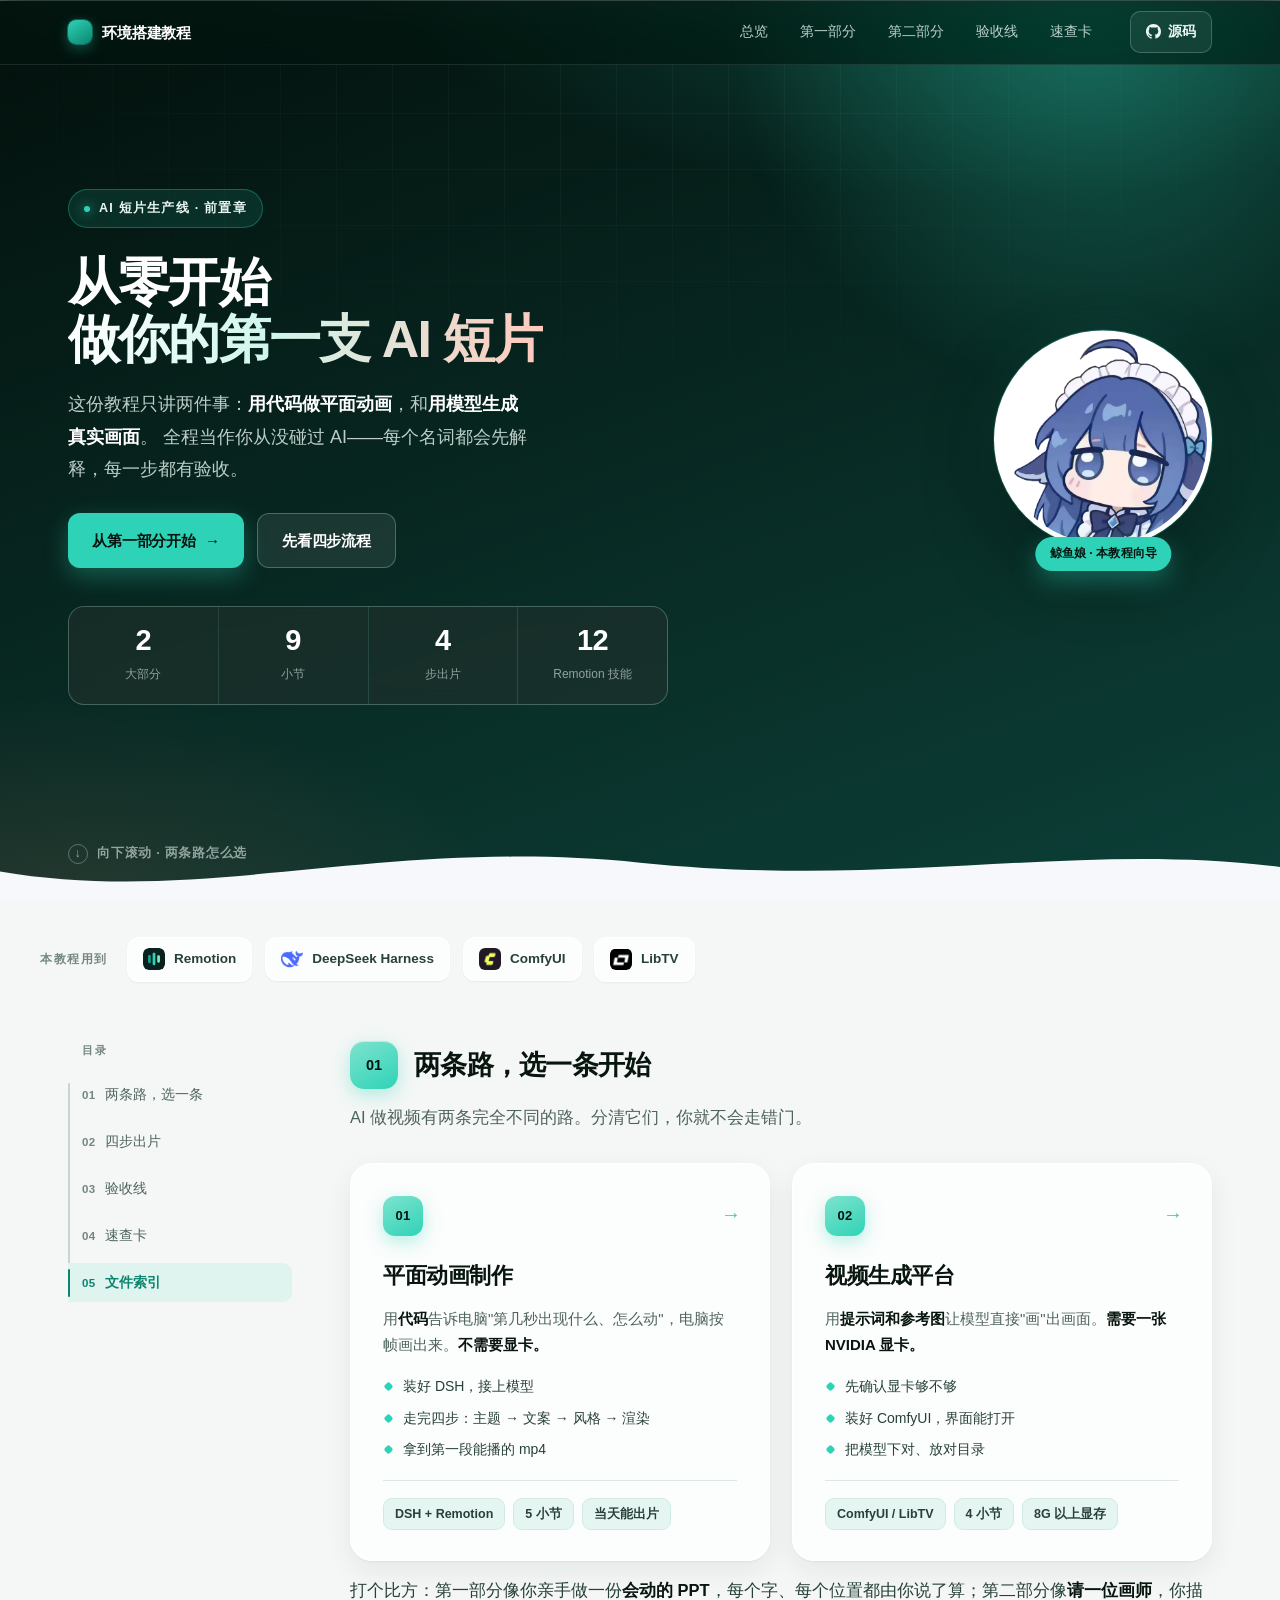
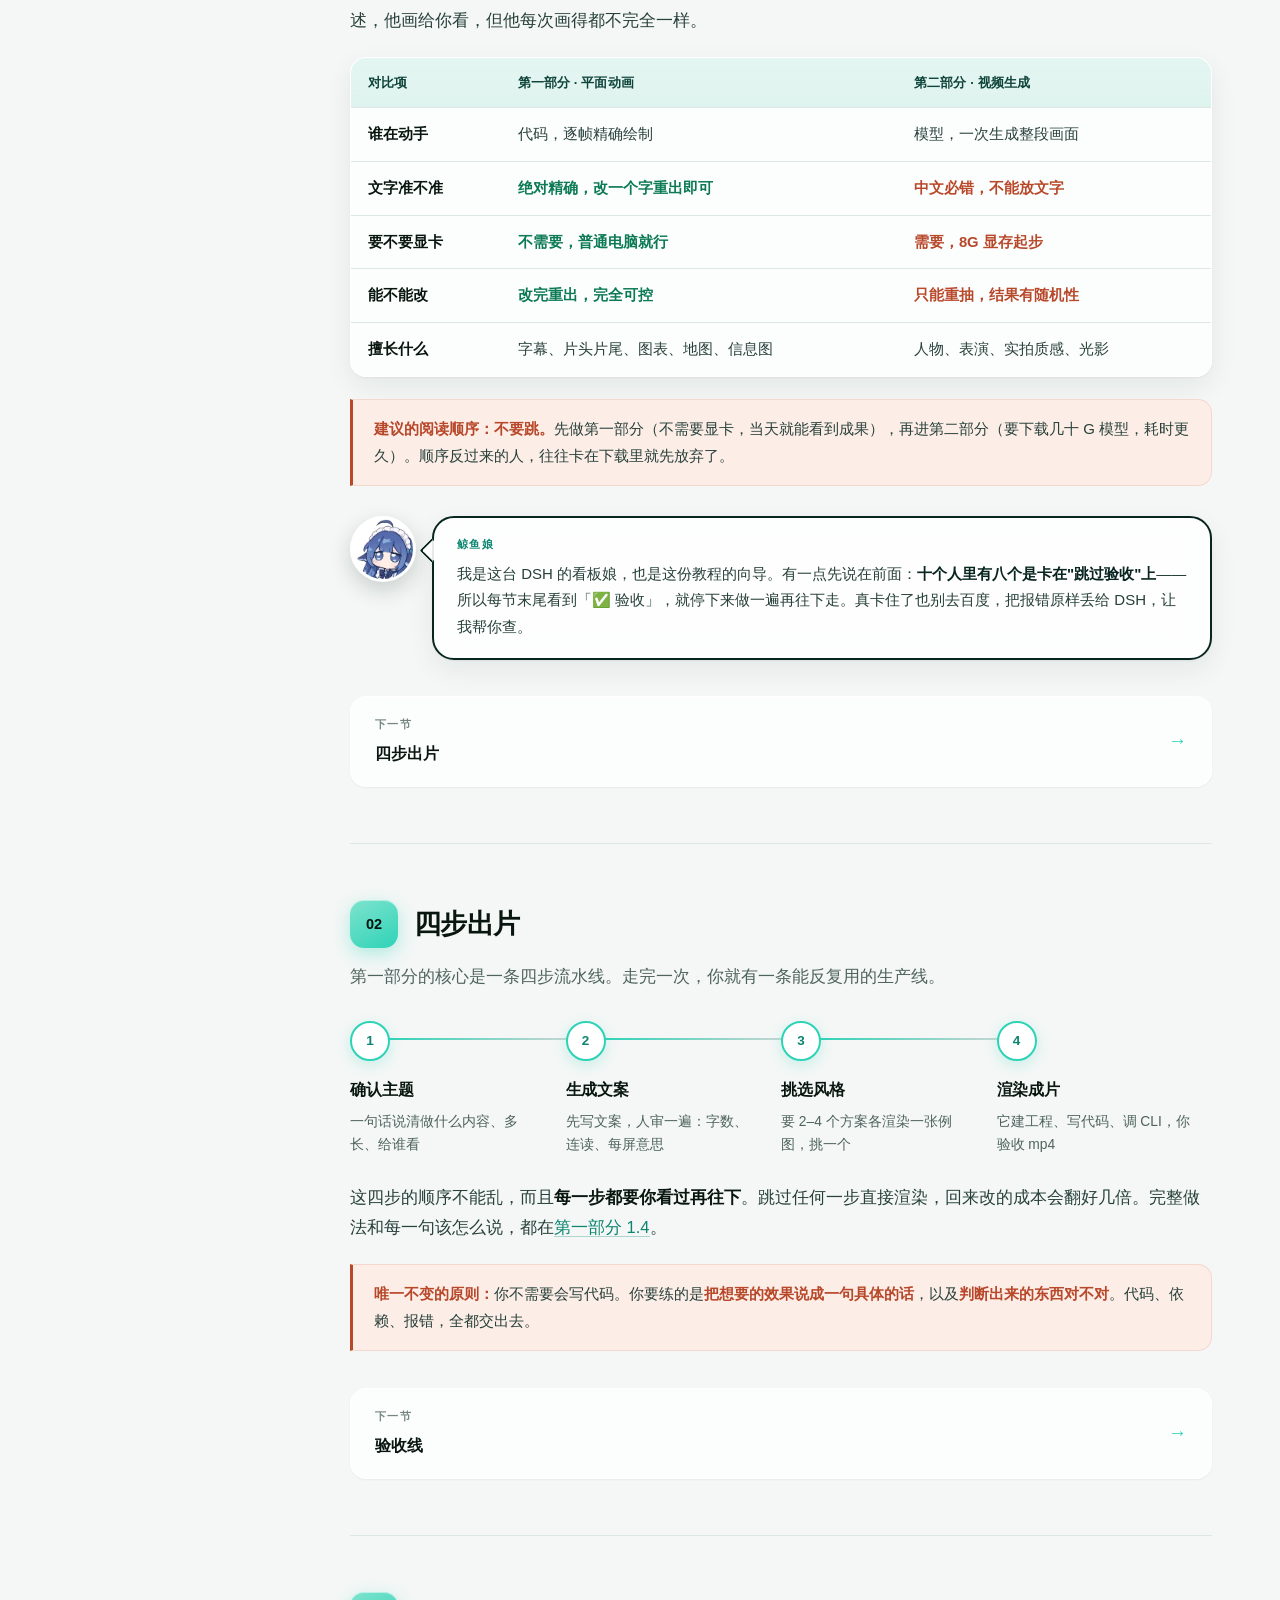
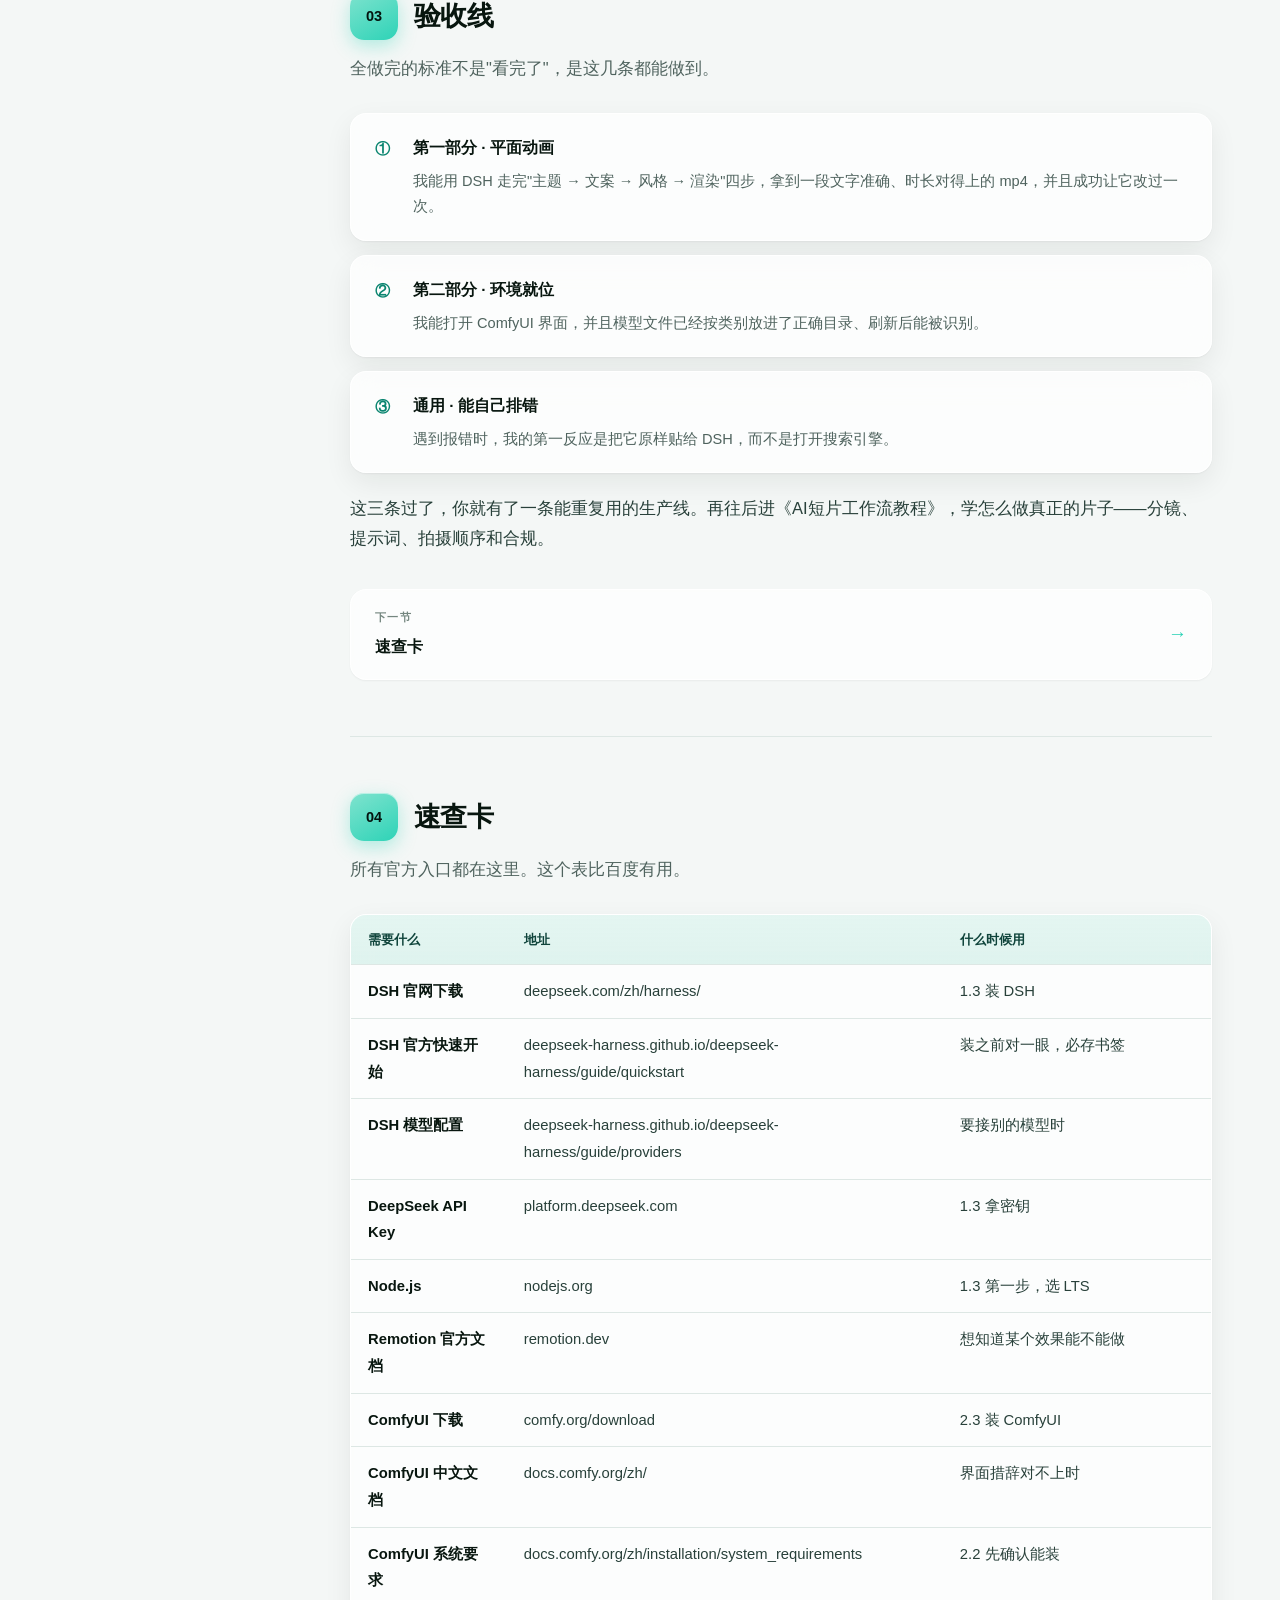
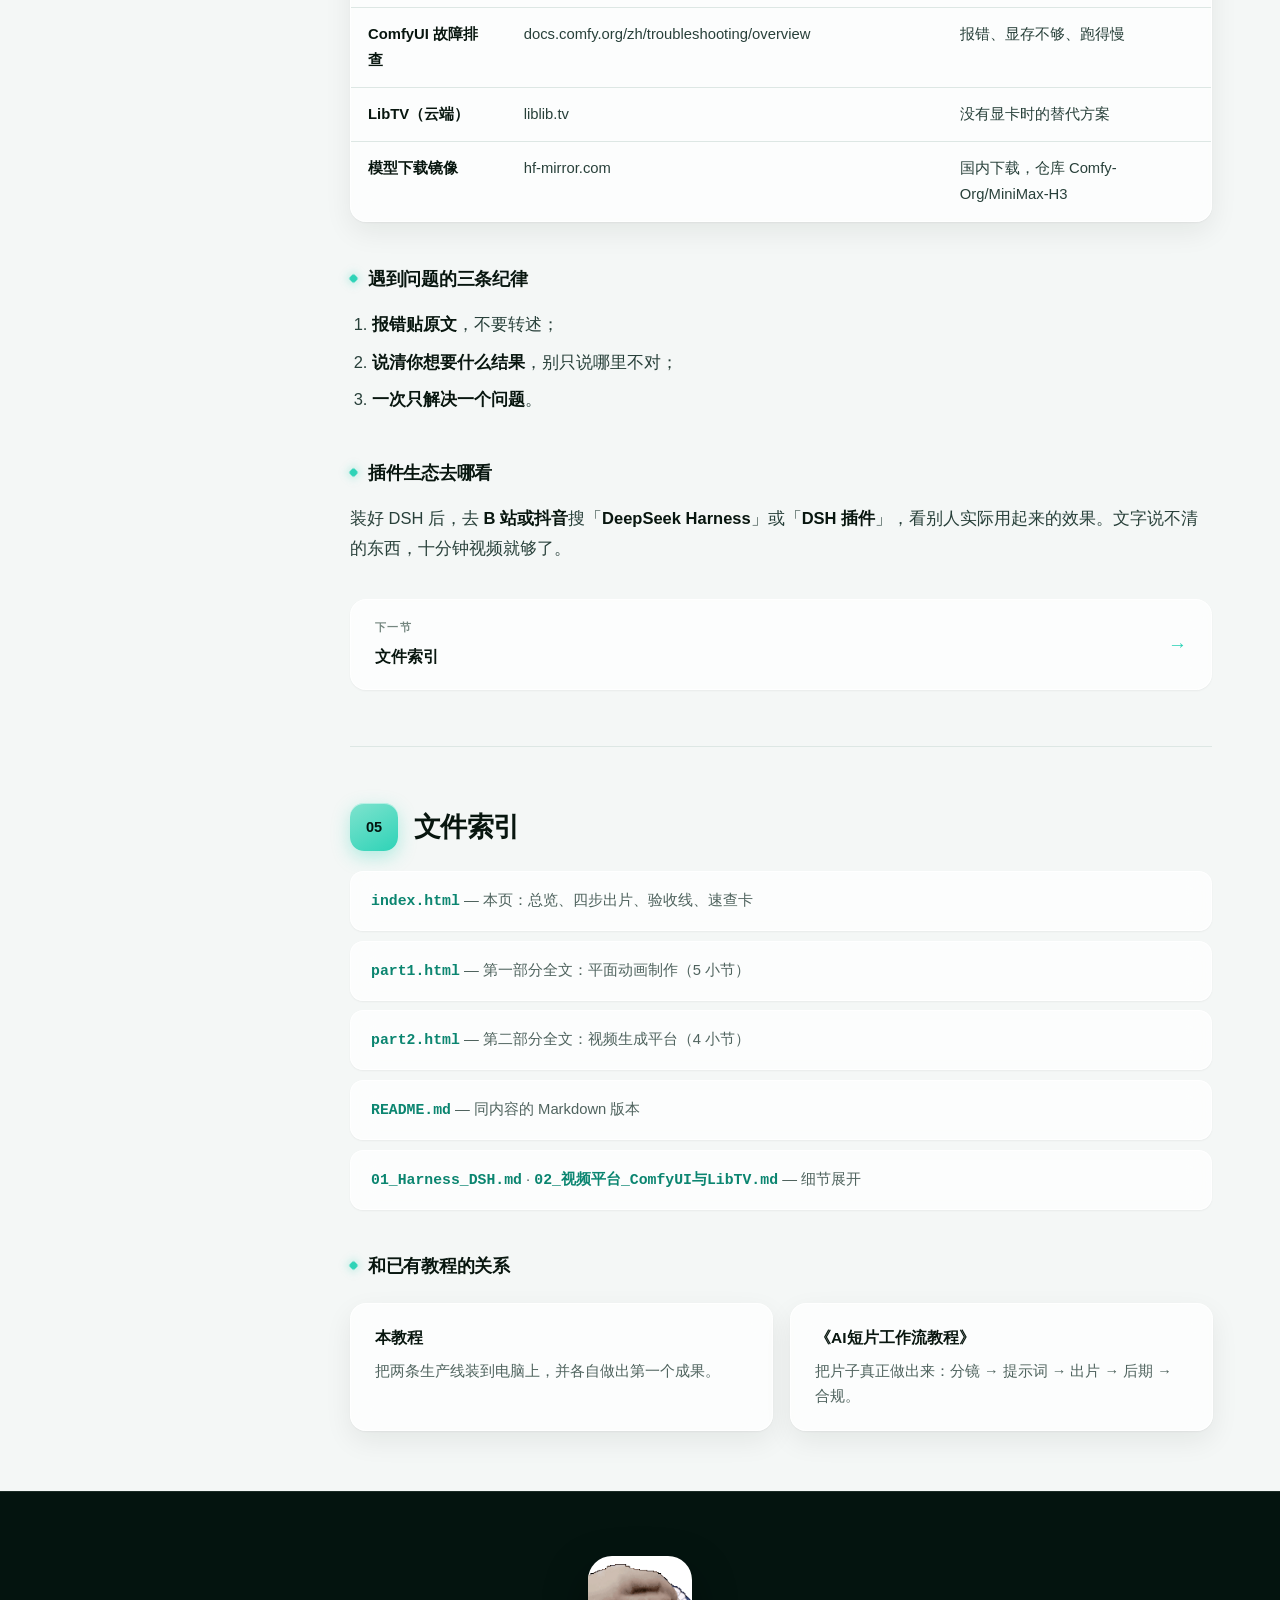
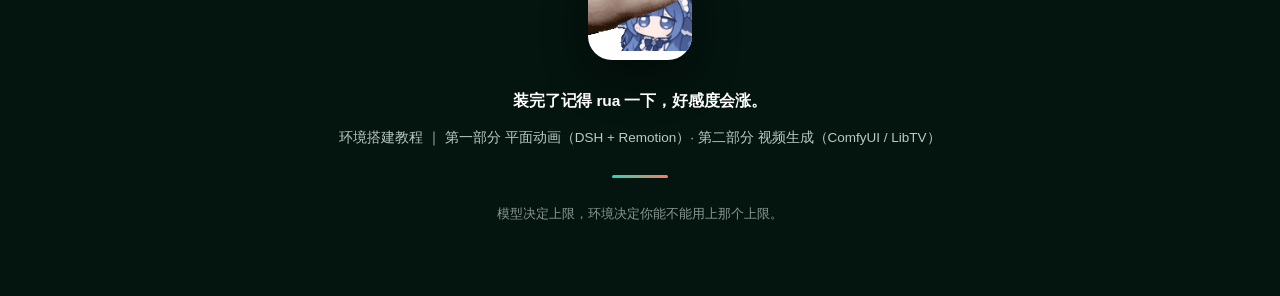
==== commit 8ab203d9: "视觉大改：深墨青配色 + 毛玻璃卡片 + 首屏独立成屏 + 工具栈/面包屑/下一节引导" ====
--- a/index.html
+++ b/index.html
@@ -37,9 +37,9 @@
         这份教程只讲两件事：<b>用代码做平面动画</b>，和<b>用模型生成真实画面</b>。
         全程当作你从没碰过 AI——每个名词都会先解释，每一步都有验收。
       </p>
-      <div class="hero-chips">
-        <span>第一部分 · 平面动画（不需要显卡）</span>
-        <span>第二部分 · 视频生成（需要显卡）</span>
+      <div class="hero-cta">
+        <a class="btn btn-primary" href="part1.html">从第一部分开始 <span aria-hidden="true">→</span></a>
+        <a class="btn btn-ghost" href="#path">先看四步流程</a>
       </div>
       <div class="kpi">
         <div><b data-count="2">2</b><span>大部分</span></div>
@@ -54,10 +54,23 @@
       <span class="tagline">鲸鱼娘 · 本教程向导</span>
     </div>
   </div>
+  <div class="hero-foot">
+    <span class="scrollhint"><span class="arrow" aria-hidden="true">↓</span>向下滚动 · 两条路怎么选</span>
+  </div>
   <svg class="hero-wave" viewBox="0 0 1440 64" preserveAspectRatio="none" aria-hidden="true">
     <path d="M0,36 C230,68 430,4 720,28 C1010,52 1210,8 1440,32 L1440,64 L0,64 Z" fill="#f7f8fc"/>
   </svg>
 </header>
+
+<div class="band">
+  <div class="stack">
+    <span class="label">本教程用到</span>
+    <span class="chip"><img src="assets/brands/remotion.svg" alt="">Remotion</span>
+    <span class="chip"><img src="assets/brands/deepseek.png" alt="">DeepSeek Harness</span>
+    <span class="chip"><img src="assets/brands/comfyui.png" alt="">ComfyUI</span>
+    <span class="chip"><img src="assets/brands/libtv.png" alt="">LibTV</span>
+  </div>
+</div>
 
 <div class="layout" id="main">
   <aside class="toc" aria-label="页内导航">
@@ -82,7 +95,12 @@
       <span class="go">→</span>
       <span class="no">01</span>
       <h3>平面动画制作</h3>
-      <p class="desc">用<b>代码</b>告诉电脑"第几秒出现什么、怎么动"，电脑按帧画出来。字幕、片头、图表、地图都属于这类。<b>不需要显卡。</b></p>
+      <p class="desc">用<b>代码</b>告诉电脑"第几秒出现什么、怎么动"，电脑按帧画出来。<b>不需要显卡。</b></p>
+      <ul class="pts">
+        <li>装好 DSH，接上模型</li>
+        <li>走完四步：主题 → 文案 → 风格 → 渲染</li>
+        <li>拿到第一段能播的 mp4</li>
+      </ul>
       <div class="meta">
         <span>DSH + Remotion</span>
         <span>5 小节</span>
@@ -94,7 +112,12 @@
       <span class="go">→</span>
       <span class="no">02</span>
       <h3>视频生成平台</h3>
-      <p class="desc">用<b>提示词和参考图</b>让模型直接"画"出画面。人物、场景、光影属于这类。<b>需要一张 NVIDIA 显卡。</b></p>
+      <p class="desc">用<b>提示词和参考图</b>让模型直接"画"出画面。<b>需要一张 NVIDIA 显卡。</b></p>
+      <ul class="pts">
+        <li>先确认显卡够不够</li>
+        <li>装好 ComfyUI，界面能打开</li>
+        <li>把模型下对、放对目录</li>
+      </ul>
       <div class="meta">
         <span>ComfyUI / LibTV</span>
         <span>4 小节</span>
--- a/assets/site.css
+++ b/assets/site.css
@@ -1,497 +1,607 @@
 /* ==========================================================================
-   环境搭建教程 · 共用样式
-   设计原则：正文对比度优先（正文 AA+），层次靠线与留白，不靠重投影
+   环境搭建教程 · 共用样式 v3
+   配色：深墨青（顶栏/首屏）+ 米白内容区 + 亮青强调 + 珊瑚点缀
+   关键决策：顶栏永远是深色，不再随滚动变白 —— 彻底解决对比度问题
    ========================================================================== */
 
 :root{
-  /* 背景层次 */
-  --bg:#f7f8fc;
-  --bg-sunken:#eef1f9;
-  --card:#ffffff;
-
-  /* 文字——全部比上一版更深，保证可读 */
-  --ink:#131a35;          /* 正文 / 标题：对比度 ~14:1 */
-  --ink-2:#333c5c;        /* 次级正文：~9:1 */
-  --muted:#4a5470;        /* 说明文字：~7.5:1 */
-  --faint:#6d7691;        /* 弱化标签：~4.6:1，仍达 AA */
+  /* 深色系统（顶栏 / 首屏） */
+  --deep:#04140F;
+  --deep-2:#08251F;
+  --deep-3:#0F443B;
+  --deep-4:#17695C;
+  --on-deep:#EAF7F3;
+  --on-deep-2:rgba(234,247,243,.80);
+  --on-deep-3:rgba(234,247,243,.58);
+
+  /* 内容区 */
+  --bg:#F4F7F6;
+  --card:rgba(255,255,255,.72);
+  --card-solid:#FFFFFF;
+
+  /* 文字（内容区，全部高对比） */
+  --ink:#08160F;
+  --ink-2:#28403A;
+  --muted:#4F635E;
+  --faint:#74867F;
 
   /* 描边 */
-  --line:#e2e7f4;
-  --line-2:#cfd7ec;
-  --line-strong:#b9c3e0;
-
-  /* 主色 */
-  --accent:#3b4ba8;
-  --accent-2:#6678c9;
-  --accent-3:#9aa7e3;
-  --accent-soft:#eceffb;
-  --deep:#1d2557;
-
-  /* 语义色 */
-  --ok:#15734a;
-  --warn:#ae4630;
-  --warn-soft:#fdf3f0;
-  --code-bg:#0f142b;
-  --code-ink:#d7dffb;
-
-  /* 圆角与阴影：更克制，靠 1px 线撑结构 */
-  --bar-h:62px;
-  --r-sm:10px;
-  --r:14px;
-  --r-lg:18px;
-  --sh-1:0 1px 2px rgba(19,26,53,.05);
-  --sh-2:0 1px 2px rgba(19,26,53,.05), 0 6px 18px rgba(19,26,53,.055);
-  --sh-3:0 2px 4px rgba(19,26,53,.06), 0 14px 36px rgba(19,26,53,.10);
+  --line:#DDE7E4;
+  --line-2:#C7D6D2;
+
+  /* 强调色 */
+  --accent:#0B8570;
+  --accent-2:#2ED3B7;
+  --accent-3:#7FE3CE;
+  --accent-soft:#DFF4EF;
+  --coral:#FF7A5C;
+  --coral-soft:#FDEEE9;
+
+  /* 语义 */
+  --ok:#0B7A55;
+  --warn:#B8482A;
+  --warn-soft:#FCEDE7;
+  --code-bg:#06201B;
+  --code-ink:#CDEFE7;
+
+  /* 尺寸 */
+  --bar-h:64px;
+  --r-sm:11px;
+  --r:16px;
+  --r-lg:22px;
+
+  /* 阴影（浅色区） */
+  --sh-1:0 1px 2px rgba(8,22,15,.05);
+  --sh-2:0 1px 2px rgba(8,22,15,.05),0 10px 28px rgba(8,22,15,.07);
+  --sh-3:0 2px 6px rgba(8,22,15,.07),0 20px 48px rgba(8,22,15,.12);
 }
 
 *{box-sizing:border-box}
-html{scroll-behavior:smooth;scroll-padding-top:92px}
+html{scroll-behavior:smooth;scroll-padding-top:calc(var(--bar-h) + 16px)}
 body{
   margin:0;background:var(--bg);color:var(--ink);
   font:16.5px/1.8 -apple-system,BlinkMacSystemFont,"Segoe UI","Microsoft YaHei","PingFang SC","Hiragino Sans GB",sans-serif;
   -webkit-font-smoothing:antialiased;-moz-osx-font-smoothing:grayscale;
-  font-feature-settings:"tnum" 0;
   overflow-x:hidden;
 }
+/* 固定色斑：毛玻璃卡片滑过它时产生真实的模糊层次 */
+body::before{
+  content:"";position:fixed;inset:0;z-index:0;pointer-events:none;
+  background:
+    radial-gradient(640px 440px at 8% 4%, rgba(46,211,183,.16), transparent 62%),
+    radial-gradient(720px 540px at 94% 12%, rgba(255,122,92,.10), transparent 64%),
+    radial-gradient(920px 660px at 44% 76%, rgba(11,133,112,.10), transparent 66%),
+    radial-gradient(600px 420px at 78% 96%, rgba(46,211,183,.09), transparent 62%);
+}
+.hero,.topbar,.layout,footer,.band{position:relative;z-index:1}
+
 ::selection{background:var(--accent);color:#fff}
-:focus-visible{outline:2px solid var(--accent-2);outline-offset:3px;border-radius:6px}
+:focus-visible{outline:2px solid var(--accent-2);outline-offset:3px;border-radius:7px}
 ::-webkit-scrollbar{width:11px;height:11px}
 ::-webkit-scrollbar-track{background:transparent}
-::-webkit-scrollbar-thumb{background:#c6cfe9;border-radius:99px;border:3px solid var(--bg)}
-::-webkit-scrollbar-thumb:hover{background:#a7b2d4}
+::-webkit-scrollbar-thumb{background:#BFCFCB;border-radius:99px;border:3px solid var(--bg)}
+::-webkit-scrollbar-thumb:hover{background:#9FB2AD}
 
 .skip{position:absolute;left:-9999px;top:8px;z-index:200;background:var(--deep);color:#fff;padding:10px 16px;border-radius:10px;font-size:14px}
 .skip:focus{left:16px}
 
-/* 入场只做位移，不碰 opacity：动画失效时内容依然完整可读 */
+/* 入场只做位移，不碰 opacity */
 .js-anim .reveal{will-change:transform}
 
 #progress{
   position:fixed;top:0;left:0;height:2px;width:100%;z-index:90;
-  background:linear-gradient(90deg,var(--accent-3),var(--accent-2) 45%,var(--accent));
+  background:linear-gradient(90deg,var(--accent-3),var(--accent-2) 50%,var(--coral));
   transform:scaleX(0);transform-origin:0 50%;
 }
 
-/* ============================ 顶栏 ============================ */
+/* ============================ 顶栏（永远深色） ============================ */
 .topbar{
-  position:sticky;top:0;z-index:40;
-  background:linear-gradient(180deg,rgba(9,13,34,.52),rgba(9,13,34,0));
-  border-bottom:1px solid transparent;
-  transition:background .3s ease,border-color .3s,box-shadow .3s;
+  position:sticky;top:0;z-index:50;
+  background:rgba(4,20,15,.62);
+  backdrop-filter:saturate(180%) blur(16px);
+  -webkit-backdrop-filter:saturate(180%) blur(16px);
+  border-bottom:1px solid rgba(234,247,243,.10);
+  transition:background .3s,box-shadow .3s,border-color .3s;
 }
 .topbar.stuck{
-  background:rgba(247,248,252,.9);
-  backdrop-filter:saturate(180%) blur(14px);
-  -webkit-backdrop-filter:saturate(180%) blur(14px);
-  border-bottom-color:var(--line);
-  box-shadow:0 1px 0 rgba(19,26,53,.02),0 8px 24px rgba(19,26,53,.06);
+  background:rgba(4,20,15,.90);
+  box-shadow:0 1px 0 rgba(255,255,255,.05),0 10px 30px rgba(4,20,15,.28);
 }
 .topbar .bar{
-  max-width:1180px;margin:0 auto;padding:0 28px;height:var(--bar-h);
+  max-width:1200px;margin:0 auto;padding:0 28px;height:var(--bar-h);
   display:flex;align-items:center;justify-content:space-between;gap:24px;
 }
 .brand{
   display:flex;align-items:center;gap:10px;font-weight:800;font-size:15px;
   letter-spacing:-.01em;color:#fff;text-decoration:none;border-bottom:none;flex:0 0 auto;
-  transition:color .3s;
 }
 .brand .dot{
-  width:23px;height:23px;border-radius:7px;flex:0 0 auto;
+  width:24px;height:24px;border-radius:8px;flex:0 0 auto;
   background:linear-gradient(145deg,var(--accent-2),var(--accent));
-  box-shadow:0 3px 8px rgba(59,75,168,.32);
-}
-.topnav{display:flex;gap:6px;overflow-x:auto;font-size:14px;scrollbar-width:none;margin-left:auto}
+  box-shadow:0 0 0 1px rgba(46,211,183,.35),0 4px 14px rgba(46,211,183,.35);
+}
+.topnav{display:flex;gap:4px;overflow-x:auto;font-size:14px;scrollbar-width:none;margin-left:auto}
 .topnav::-webkit-scrollbar{display:none}
 .topnav a{
-  color:rgba(255,255,255,.84);text-decoration:none;white-space:nowrap;border-bottom:none;
-  padding:8px 13px;border-radius:9px;font-weight:500;
-  transition:color .16s,background .16s;
-}
-.topnav a:hover{color:#fff;background:rgba(255,255,255,.14)}
-.topnav a.active{color:#fff;background:rgba(255,255,255,.18);font-weight:700}
+  color:var(--on-deep-2);text-decoration:none;white-space:nowrap;border-bottom:none;
+  padding:8px 14px;border-radius:10px;font-weight:550;transition:color .16s,background .16s;
+}
+.topnav a:hover{color:#fff;background:rgba(255,255,255,.10)}
+.topnav a.active{color:#04140F;background:var(--accent-2);font-weight:750}
 .gh{
   display:inline-flex;align-items:center;gap:7px;text-decoration:none;border-bottom:none;
-  font-size:13.5px;font-weight:650;color:#fff;
-  padding:8px 15px;border-radius:10px;border:1px solid rgba(255,255,255,.32);
-  background:rgba(255,255,255,.12);transition:.2s;white-space:nowrap;flex:0 0 auto;
-}
-.gh:hover{border-color:rgba(255,255,255,.6);background:rgba(255,255,255,.2)}
-/* 滚过 hero 后恢复浅色主题 */
-.topbar.stuck .brand{color:var(--ink)}
-.topbar.stuck .topnav a{color:var(--muted)}
-.topbar.stuck .topnav a:hover{color:var(--ink);background:rgba(59,75,168,.07)}
-.topbar.stuck .topnav a.active{color:var(--accent);background:var(--accent-soft)}
-.topbar.stuck .gh{color:var(--ink-2);background:#fff;border-color:var(--line-2);box-shadow:var(--sh-1)}
-.topbar.stuck .gh:hover{color:var(--accent);border-color:var(--accent-3)}
-@media(max-width:880px){.topnav{display:none}}
-
-/* ============================ Hero（封面） ============================ */
+  font-size:13.5px;font-weight:650;color:var(--on-deep);
+  padding:8px 15px;border-radius:10px;border:1px solid rgba(234,247,243,.22);
+  background:rgba(255,255,255,.07);transition:.18s;white-space:nowrap;flex:0 0 auto;
+}
+.gh:hover{background:rgba(255,255,255,.16);border-color:rgba(234,247,243,.4);color:#fff}
+@media(max-width:900px){.topnav{display:none}}
+
+/* ============================ 首屏（独立一屏） ============================ */
 .hero{
-  position:relative;overflow:hidden;color:#fff;
+  position:relative;overflow:hidden;color:var(--on-deep);
+  background:
+    radial-gradient(1100px 520px at 78% -14%, rgba(46,211,183,.30), transparent 62%),
+    radial-gradient(760px 420px at 4% 106%, rgba(255,122,92,.14), transparent 62%),
+    linear-gradient(160deg,#03100C 0%,#07251F 44%,#0C4038 100%);
   margin-top:calc(var(--bar-h) * -1);
-  background:
-    radial-gradient(1100px 480px at 80% -12%, rgba(142,162,238,.5), transparent 62%),
-    radial-gradient(720px 400px at 2% 108%, rgba(240,163,171,.16), transparent 62%),
-    linear-gradient(158deg,#161d44 0%,#26306e 46%,#3a4790 100%);
+  display:grid;grid-template-rows:1fr auto;
+  min-height:100vh;min-height:100svh;
 }
 .hero::before{
   content:"";position:absolute;inset:0;pointer-events:none;
   background-image:
-    linear-gradient(rgba(255,255,255,.05) 1px,transparent 1px),
-    linear-gradient(90deg,rgba(255,255,255,.05) 1px,transparent 1px);
-  background-size:54px 54px;
-  -webkit-mask-image:radial-gradient(ellipse 78% 62% at 50% 0%,#000 18%,transparent 76%);
-  mask-image:radial-gradient(ellipse 78% 62% at 50% 0%,#000 18%,transparent 76%);
+    linear-gradient(rgba(234,247,243,.045) 1px,transparent 1px),
+    linear-gradient(90deg,rgba(234,247,243,.045) 1px,transparent 1px);
+  background-size:56px 56px;
+  -webkit-mask-image:radial-gradient(ellipse 80% 64% at 50% 0%,#000 16%,transparent 78%);
+  mask-image:radial-gradient(ellipse 80% 64% at 50% 0%,#000 16%,transparent 78%);
 }
 .hero::after{
-  content:"";position:absolute;width:740px;height:740px;border-radius:50%;
-  right:-190px;top:-360px;pointer-events:none;
-  background:radial-gradient(circle,rgba(154,168,232,.45),transparent 62%);
-  filter:blur(10px);animation:drift 24s ease-in-out infinite;
-}
-@keyframes drift{0%,100%{transform:translate3d(0,0,0) scale(1)}50%{transform:translate3d(-64px,46px,0) scale(1.07)}}
+  content:"";position:absolute;width:820px;height:820px;border-radius:50%;
+  right:-220px;top:-380px;pointer-events:none;
+  background:radial-gradient(circle,rgba(46,211,183,.34),transparent 62%);
+  filter:blur(14px);animation:drift 26s ease-in-out infinite;
+}
+@keyframes drift{0%,100%{transform:translate3d(0,0,0) scale(1)}50%{transform:translate3d(-70px,52px,0) scale(1.08)}}
 
 .hero-inner{
-  position:relative;z-index:2;max-width:1180px;margin:0 auto;
-  padding:calc(var(--bar-h) + 74px) 28px 96px;
-  display:grid;grid-template-columns:minmax(0,1fr) auto;gap:60px;align-items:center;
+  position:relative;z-index:2;max-width:1200px;width:100%;margin:0 auto;
+  padding:calc(var(--bar-h) + 56px) 28px 64px;
+  display:grid;grid-template-columns:minmax(0,1fr) auto;gap:64px;align-items:center;
 }
 .eyebrow{
   display:inline-flex;align-items:center;gap:9px;font-size:12.5px;letter-spacing:.1em;
-  text-transform:uppercase;color:#e3e9ff;font-weight:650;
-  background:rgba(255,255,255,.1);border:1px solid rgba(255,255,255,.22);
-  padding:6px 15px;border-radius:99px;margin-bottom:24px;backdrop-filter:blur(6px);
-}
-.eyebrow i{width:6px;height:6px;border-radius:50%;background:#8affd4;box-shadow:0 0 10px #8affd4;font-style:normal}
+  text-transform:uppercase;color:var(--on-deep);font-weight:700;
+  background:rgba(46,211,183,.12);border:1px solid rgba(46,211,183,.32);
+  padding:7px 15px;border-radius:99px;margin-bottom:26px;
+}
+.eyebrow i{width:6px;height:6px;border-radius:50%;background:var(--accent-2);box-shadow:0 0 12px var(--accent-2);font-style:normal}
 .hero h1{
-  margin:0 0 18px;font-size:clamp(31px,4.3vw,47px);line-height:1.12;
-  letter-spacing:-.03em;font-weight:800;
+  margin:0 0 20px;font-size:clamp(32px,4.6vw,52px);line-height:1.1;
+  letter-spacing:-.035em;font-weight:850;color:#fff;
 }
 .hero h1 em{
   font-style:normal;
-  background:linear-gradient(100deg,#ffffff 0%,#e9efff 48%,#ffd9de 100%);
+  background:linear-gradient(100deg,#ffffff 0%,#CFF6EC 42%,#FFC9BC 100%);
   -webkit-background-clip:text;background-clip:text;color:transparent;
 }
 .hero .sub{
-  margin:0 0 26px;font-size:clamp(15.5px,1.5vw,17.5px);line-height:1.78;
-  color:rgba(255,255,255,.93);max-width:48ch;
+  margin:0 0 28px;font-size:clamp(15.5px,1.5vw,18px);line-height:1.8;
+  color:var(--on-deep-2);max-width:46ch;
 }
 .hero .sub b{color:#fff;font-weight:700}
-.hero-chips{display:flex;flex-wrap:wrap;gap:10px;margin-bottom:32px}
+.hero-chips{display:flex;flex-wrap:wrap;gap:10px;margin:0 0 6px}
 .hero-chips span{
-  font-size:13.5px;padding:7px 14px;border-radius:99px;color:#eef2ff;font-weight:500;
-  background:rgba(255,255,255,.1);border:1px solid rgba(255,255,255,.2);
-}
+  font-size:13.5px;padding:7px 15px;border-radius:99px;color:var(--on-deep);font-weight:600;
+  background:rgba(255,255,255,.09);border:1px solid rgba(234,247,243,.22);
+  -webkit-backdrop-filter:blur(6px);backdrop-filter:blur(6px);
+}
+.hero-cta{display:flex;flex-wrap:wrap;gap:13px;margin:0 0 38px}
+.btn{
+  display:inline-flex;align-items:center;gap:9px;text-decoration:none;border-bottom:none;
+  padding:13px 24px;border-radius:12px;font-size:15px;font-weight:750;letter-spacing:-.01em;
+  transition:transform .18s ease,box-shadow .18s ease,background .18s;
+}
+.btn-primary{background:var(--accent-2);color:#04140F;box-shadow:0 8px 24px rgba(46,211,183,.32)}
+.btn-primary:hover{transform:translateY(-2px);box-shadow:0 14px 34px rgba(46,211,183,.42)}
+.btn-ghost{background:rgba(255,255,255,.08);color:#fff;border:1px solid rgba(234,247,243,.26)}
+.btn-ghost:hover{background:rgba(255,255,255,.16);transform:translateY(-2px)}
 .kpi{
   display:grid;grid-template-columns:repeat(4,minmax(0,1fr));gap:1px;
-  background:rgba(255,255,255,.16);border:1px solid rgba(255,255,255,.18);
-  border-radius:14px;overflow:hidden;max-width:580px;
-}
-.kpi div{background:rgba(16,22,54,.42);padding:17px 14px;text-align:center}
-.kpi b{
-  display:block;font-size:clamp(21px,2.4vw,28px);font-weight:800;line-height:1.1;
-  letter-spacing:-.02em;font-variant-numeric:tabular-nums;
-}
-.kpi span{display:block;font-size:12px;color:rgba(255,255,255,.82);margin-top:7px;letter-spacing:.01em}
-.hero-art{position:relative;flex:0 0 auto}
+  background:rgba(234,247,243,.14);border:1px solid rgba(234,247,243,.16);
+  border-radius:16px;overflow:hidden;max-width:600px;
+  backdrop-filter:blur(10px);
+}
+.kpi div{background:rgba(3,16,12,.46);padding:18px 14px;text-align:center}
+.kpi b{display:block;font-size:clamp(21px,2.4vw,29px);font-weight:850;line-height:1.1;letter-spacing:-.02em;font-variant-numeric:tabular-nums;color:#fff}
+.kpi span{display:block;font-size:12px;color:var(--on-deep-3);margin-top:7px}
+
+.hero-art{position:relative;flex:0 0 auto;align-self:center}
 .hero-art .halo{
-  position:absolute;inset:-28px;border-radius:50%;
-  background:radial-gradient(circle,rgba(154,168,232,.4),transparent 68%);filter:blur(12px);
+  position:absolute;inset:-32px;border-radius:50%;
+  background:radial-gradient(circle,rgba(46,211,183,.34),transparent 68%);filter:blur(16px);
 }
 .hero-art img{
-  position:relative;display:block;width:clamp(152px,16vw,210px);aspect-ratio:1;
-  border-radius:50%;border:5px solid rgba(255,255,255,.92);background:#fff;
-  box-shadow:0 22px 54px rgba(8,12,32,.48),0 0 0 1px rgba(255,255,255,.22);
+  position:relative;display:block;width:clamp(160px,17vw,220px);aspect-ratio:1;
+  border-radius:50%;border:5px solid rgba(255,255,255,.94);background:#fff;
+  box-shadow:0 26px 62px rgba(0,8,5,.55),0 0 0 1px rgba(46,211,183,.28);
 }
 .hero-art .tagline{
-  position:absolute;left:50%;bottom:-14px;transform:translateX(-50%);
+  position:absolute;left:50%;bottom:-15px;transform:translateX(-50%);
   white-space:nowrap;font-size:12px;font-weight:750;letter-spacing:.01em;
-  padding:6px 14px;border-radius:99px;background:#fff;color:var(--deep);
-  box-shadow:0 8px 22px rgba(8,12,32,.3);
-}
-.hero-wave{position:absolute;left:0;bottom:-1px;width:100%;height:62px;display:block;z-index:3}
+  padding:6px 14px;border-radius:99px;background:var(--accent-2);color:#04140F;
+  box-shadow:0 10px 26px rgba(46,211,183,.36);
+}
+.hero-foot{position:relative;z-index:2;width:100%;max-width:1200px;margin:0 auto;padding:0 28px 34px}
+.scrollhint{
+  display:inline-flex;align-items:center;gap:9px;font-size:12.5px;color:var(--on-deep-3);
+  letter-spacing:.06em;text-transform:uppercase;font-weight:650;
+}
+.scrollhint .arrow{
+  width:20px;height:20px;border-radius:50%;border:1px solid rgba(234,247,243,.3);
+  display:inline-flex;align-items:center;justify-content:center;animation:bounce 2s ease-in-out infinite;
+}
+@keyframes bounce{0%,100%{transform:translateY(0)}50%{transform:translateY(4px)}}
+.hero-wave{position:absolute;left:0;bottom:-1px;width:100%;height:70px;display:block;z-index:3}
+
+/* 子页用的紧凑首屏 */
+.hero.compact{min-height:auto}
+.hero.compact .hero-inner{padding:calc(var(--bar-h) + 52px) 28px 84px}
+
+/* ============================ 工具栈 ============================ */
+.band{background:transparent;padding:0 28px}
+.stack{
+  max-width:1200px;margin:0 auto;padding:36px 0 8px;
+  display:flex;flex-wrap:wrap;align-items:center;gap:13px;
+}
+.stack .label{
+  font-size:11.5px;letter-spacing:.14em;text-transform:uppercase;
+  color:var(--faint);font-weight:800;margin-right:6px;
+}
+.chip{
+  display:inline-flex;align-items:center;gap:9px;text-decoration:none;border-bottom:none;
+  background:var(--card);backdrop-filter:blur(12px) saturate(150%);
+  -webkit-backdrop-filter:blur(12px) saturate(150%);
+  border:1px solid rgba(255,255,255,.9);border-radius:12px;
+  padding:9px 15px;font-size:13.5px;font-weight:700;color:var(--ink-2);
+  box-shadow:var(--sh-1);transition:transform .18s,box-shadow .18s;
+}
+.chip:hover{transform:translateY(-2px);box-shadow:var(--sh-2);color:var(--ink)}
+.chip img,.chip svg{width:22px;height:22px;border-radius:6px;display:block;object-fit:contain}
+.chip .fallback{
+  width:22px;height:22px;border-radius:6px;display:grid;place-items:center;
+  background:var(--accent-soft);color:var(--accent);font-size:11px;font-weight:800;
+}
 
 /* ============================ 页内布局 ============================ */
 .layout{
-  max-width:1180px;margin:0 auto;padding:56px 28px 40px;
-  display:grid;grid-template-columns:216px minmax(0,1fr);gap:56px;align-items:start;
-}
-.toc{position:sticky;top:88px;font-size:14px}
+  max-width:1200px;margin:0 auto;padding:52px 28px 40px;
+  display:grid;grid-template-columns:224px minmax(0,1fr);gap:58px;align-items:start;
+}
+.toc{position:sticky;top:calc(var(--bar-h) + 24px);font-size:14px}
 .toc-title{
   font-size:11px;letter-spacing:.15em;text-transform:uppercase;color:var(--faint);
-  font-weight:800;margin:0 0 14px;padding-left:13px;
+  font-weight:800;margin:0 0 14px;padding-left:14px;
 }
 .toc ol{list-style:none;margin:0;padding:0;position:relative}
 .toc ol::before{content:"";position:absolute;left:0;top:8px;bottom:8px;width:2px;background:var(--line-2);border-radius:2px}
 .toc a{
-  display:block;position:relative;padding:8px 13px;color:var(--muted);
-  text-decoration:none;border-radius:0 8px 8px 0;line-height:1.5;border-bottom:none;
+  display:block;position:relative;padding:9px 14px;color:var(--muted);
+  text-decoration:none;border-radius:0 9px 9px 0;line-height:1.5;border-bottom:none;
   transition:color .16s,background .16s;
 }
 .toc a::before{
   content:"";position:absolute;left:0;top:50%;transform:translateY(-50%);
   width:2px;height:0;background:var(--accent);border-radius:2px;transition:height .22s;
 }
-.toc a:hover{color:var(--ink);background:rgba(59,75,168,.06)}
-.toc a.active{color:var(--accent);font-weight:700;background:var(--accent-soft)}
-.toc a.active::before{height:70%}
+.toc a:hover{color:var(--ink);background:rgba(11,133,112,.07)}
+.toc a.active{color:var(--accent);font-weight:750;background:var(--accent-soft)}
+.toc a.active::before{height:72%}
 .toc a b{display:inline;font-size:11.5px;color:var(--faint);font-weight:800;letter-spacing:.04em;margin-right:9px}
-.toc a.active b{color:var(--accent-2)}
-.toc-group{margin:18px 0 4px;font-size:10.5px;letter-spacing:.14em;text-transform:uppercase;color:var(--faint);font-weight:800;padding-left:13px}
-@media(max-width:1020px){.layout{grid-template-columns:minmax(0,1fr);gap:0;padding:40px 24px}.toc{display:none}}
+.toc a.active b{color:var(--accent)}
+.toc-group{margin:18px 0 4px;font-size:10.5px;letter-spacing:.14em;text-transform:uppercase;color:var(--faint);font-weight:800;padding-left:14px}
+.toc a.done::after{content:"✓";position:absolute;right:10px;top:50%;transform:translateY(-50%);font-size:11px;color:var(--accent-2);font-weight:800}
+@media(max-width:1040px){.layout{grid-template-columns:minmax(0,1fr);gap:0;padding:38px 24px}.toc{display:none}}
 
 main{min-width:0}
 
+/* ============================ 面包屑 ============================ */
+.crumbs{
+  display:flex;flex-wrap:wrap;align-items:center;gap:8px;
+  font-size:13px;color:var(--faint);margin:0 0 26px;
+}
+.crumbs a{color:var(--muted);text-decoration:none;border-bottom:none;font-weight:600}
+.crumbs a:hover{color:var(--accent)}
+.crumbs .sep{opacity:.45}
+.crumbs .cur{color:var(--ink);font-weight:700}
+
 /* ============================ 章节 ============================ */
-section{padding:0 0 58px;margin-bottom:58px;border-bottom:1px solid var(--line)}
+section{padding:0 0 56px;margin-bottom:56px;border-bottom:1px solid var(--line)}
 section:last-of-type{border-bottom:none;margin-bottom:0;padding-bottom:0}
 .sec-head{display:flex;align-items:center;gap:16px;margin:0 0 14px}
 .sec-num{
-  flex:0 0 auto;min-width:46px;height:46px;padding:0 10px;border-radius:13px;
+  flex:0 0 auto;min-width:48px;height:48px;padding:0 11px;border-radius:14px;
   display:inline-flex;align-items:center;justify-content:center;
-  font-size:14.5px;font-weight:800;color:#fff;letter-spacing:-.01em;
+  font-size:14.5px;font-weight:850;color:#04140F;letter-spacing:-.01em;
   font-variant-numeric:tabular-nums;
-  background:linear-gradient(150deg,var(--accent-2),var(--accent));
-  box-shadow:0 6px 16px rgba(59,75,168,.26),inset 0 1px 0 rgba(255,255,255,.4);
-}
-h2{margin:0;font-size:clamp(21px,2.3vw,26px);letter-spacing:-.024em;font-weight:800;line-height:1.28;color:var(--ink)}
-.lead{color:var(--muted);margin:0 0 30px;font-size:16px;max-width:70ch;line-height:1.78}
-h3{font-size:17px;margin:40px 0 12px;letter-spacing:-.014em;font-weight:800;color:var(--ink)}
+  background:linear-gradient(150deg,var(--accent-3),var(--accent-2));
+  box-shadow:0 6px 18px rgba(46,211,183,.34),inset 0 1px 0 rgba(255,255,255,.5);
+}
+h2{margin:0;font-size:clamp(21px,2.3vw,27px);letter-spacing:-.026em;font-weight:850;line-height:1.26;color:var(--ink)}
+.lead{color:var(--muted);margin:0 0 30px;font-size:16.5px;max-width:70ch;line-height:1.78}
+h3{font-size:17.5px;margin:42px 0 12px;letter-spacing:-.015em;font-weight:820;color:var(--ink)}
 h3::before{
-  content:"";display:inline-block;width:6px;height:6px;border-radius:2px;
-  background:var(--accent-2);margin-right:10px;vertical-align:3px;transform:rotate(45deg);
+  content:"";display:inline-block;width:7px;height:7px;border-radius:2px;
+  background:var(--accent-2);margin-right:11px;vertical-align:3px;transform:rotate(45deg);
+  box-shadow:0 0 10px rgba(46,211,183,.6);
 }
 p{margin:15px 0;color:var(--ink-2)}
-p b,li b,td b{color:var(--ink);font-weight:750}
+p b,li b,td b{color:var(--ink);font-weight:760}
 ul,ol{margin:15px 0;padding-left:22px}
 li{margin:8px 0;color:var(--ink-2)}
-a{color:var(--accent);text-decoration:none;border-bottom:1px solid rgba(59,75,168,.28);transition:border-color .15s}
+a{color:var(--accent);text-decoration:none;border-bottom:1px solid rgba(11,133,112,.3);transition:border-color .15s}
 a:hover{border-bottom-color:var(--accent)}
 code{
-  background:#e9edfa;color:#1e2a5e;padding:2px 7px;border-radius:5px;
+  background:#E6F2EE;color:#0A3A31;padding:2px 7px;border-radius:6px;
   font-size:.885em;font-family:ui-monospace,SFMono-Regular,Consolas,"Liberation Mono",monospace;
-  border:1px solid rgba(59,75,168,.1);
-}
-
-/* ============================ 卡片 ============================ */
-.rules{display:grid;gap:13px;margin:20px 0}
+  border:1px solid rgba(11,133,112,.14);
+}
+
+/* ============================ 毛玻璃卡片 ============================ */
+.rules{display:grid;gap:14px;margin:20px 0}
 .card{
   position:relative;overflow:hidden;background:var(--card);
-  border:1px solid var(--line);border-radius:var(--r);
-  box-shadow:var(--sh-1);transition:transform .2s ease,box-shadow .2s ease,border-color .2s ease;
+  -webkit-backdrop-filter:blur(14px) saturate(160%);
+  backdrop-filter:blur(14px) saturate(160%);
+  border:1px solid rgba(255,255,255,.9);border-radius:var(--r);
+  box-shadow:var(--sh-2);
+  transition:transform .22s ease,box-shadow .22s ease,border-color .22s ease;
 }
 .card::after{
   content:"";position:absolute;inset:0;pointer-events:none;opacity:0;transition:opacity .3s ease;
-  background:radial-gradient(340px circle at var(--mx,50%) var(--my,50%),rgba(102,120,201,.12),transparent 62%);
-}
-.card:hover{transform:translateY(-2px);box-shadow:var(--sh-2);border-color:var(--line-2)}
+  background:radial-gradient(360px circle at var(--mx,50%) var(--my,50%),rgba(46,211,183,.16),transparent 62%);
+}
+.card:hover{transform:translateY(-3px);box-shadow:var(--sh-3);border-color:rgba(255,255,255,1)}
 .card:hover::after{opacity:1}
 
-.rule{display:flex;gap:16px;padding:19px 23px}
-.rule b.n{color:var(--accent-2);font-size:15px;font-weight:800;flex:0 0 22px;font-variant-numeric:tabular-nums;padding-top:1px}
-.rule p{margin:0;font-size:15.5px;font-weight:700;color:var(--ink)}
-.rule .why{display:block;color:var(--muted);font-size:14.5px;font-weight:400;margin-top:7px;line-height:1.75}
+.rule{display:flex;gap:16px;padding:20px 24px}
+.rule b.n{color:var(--accent);font-size:15px;font-weight:850;flex:0 0 22px;font-variant-numeric:tabular-nums;padding-top:1px}
+.rule p{margin:0;font-size:15.5px;font-weight:720;color:var(--ink)}
+.rule .why{display:block;color:var(--muted);font-size:14.6px;font-weight:400;margin-top:7px;line-height:1.75}
 
 /* ============================ 鲸鱼娘气泡 ============================ */
-.whale{display:flex;gap:16px;align-items:flex-start;margin:28px 0}
+.whale{display:flex;gap:16px;align-items:flex-start;margin:30px 0}
 .whale img{
-  flex:0 0 auto;width:64px;height:64px;border-radius:50%;
-  border:3px solid #fff;box-shadow:0 6px 18px rgba(19,26,53,.16);background:#fff;
+  flex:0 0 auto;width:66px;height:66px;border-radius:50%;
+  border:3px solid #fff;box-shadow:0 8px 22px rgba(8,22,15,.18);background:#fff;
 }
 .bubble{
-  position:relative;flex:1 1 auto;background:#fff;border:2.5px solid var(--deep);
-  border-radius:20px;padding:16px 22px;box-shadow:var(--sh-2);
+  position:relative;flex:1 1 auto;
+  background:rgba(255,255,255,.8);
+  -webkit-backdrop-filter:blur(14px) saturate(160%);
+  backdrop-filter:blur(14px) saturate(160%);
+  border:2.5px solid var(--deep-2);border-radius:22px;
+  padding:17px 23px;box-shadow:var(--sh-2);
 }
 .bubble::before{
-  content:"";position:absolute;left:-10px;top:23px;width:15px;height:15px;
-  background:#fff;border-left:2.5px solid var(--deep);border-bottom:2.5px solid var(--deep);
+  content:"";position:absolute;left:-11px;top:24px;width:15px;height:15px;
+  background:rgba(255,255,255,.9);border-left:2.5px solid var(--deep-2);border-bottom:2.5px solid var(--deep-2);
   transform:rotate(45deg);border-radius:0 0 0 3px;
 }
-.bubble .who{font-size:11px;font-weight:800;color:var(--accent-2);letter-spacing:.13em;margin-bottom:6px;text-transform:uppercase}
+.bubble .who{font-size:11px;font-weight:850;color:var(--accent);letter-spacing:.13em;margin-bottom:6px;text-transform:uppercase}
 .bubble p{margin:0;font-size:15px;color:var(--ink-2);line-height:1.78}
-.bubble p b{color:var(--deep)}
+.bubble p b{color:var(--deep-2)}
 
 /* ============================ 代码 ============================ */
 pre{
   position:relative;background:var(--code-bg);color:var(--code-ink);
   padding:22px;border-radius:var(--r);overflow-x:auto;font-size:13.2px;line-height:1.75;
   font-family:ui-monospace,SFMono-Regular,Consolas,monospace;margin:20px 0;
-  box-shadow:var(--sh-2);border:1px solid rgba(255,255,255,.07);color:var(--code-ink);
-}
-pre b{color:#a9b8ff}
+  box-shadow:var(--sh-2);border:1px solid rgba(46,211,183,.14);
+}
+pre b{color:var(--accent-3)}
 
 /* ============================ 表格 ============================ */
 .tbl-wrap{
-  margin:22px 0;border:1px solid var(--line);border-radius:var(--r);
-  overflow:hidden;box-shadow:var(--sh-1);background:#fff;
+  margin:22px 0;border-radius:var(--r);overflow:hidden;box-shadow:var(--sh-2);
+  background:var(--card);
+  -webkit-backdrop-filter:blur(14px) saturate(160%);
+  backdrop-filter:blur(14px) saturate(160%);
+  border:1px solid rgba(255,255,255,.9);
 }
 table{width:100%;border-collapse:collapse;font-size:14.8px}
 th,td{text-align:left;padding:13px 17px;border-bottom:1px solid var(--line);vertical-align:top;color:var(--ink-2)}
 tr:last-child td{border-bottom:none}
 th{
-  background:linear-gradient(180deg,#eff2fc,#e9edfa);font-weight:750;
-  font-size:13px;letter-spacing:.01em;color:var(--deep);
-}
-td:first-child{color:var(--ink);font-weight:600}
-tr:hover td{background:#f8faff}
-.win{color:var(--ok);font-weight:750}
-.lose{color:var(--warn);font-weight:600}
+  background:linear-gradient(180deg,rgba(223,244,239,.85),rgba(210,238,231,.7));
+  font-weight:800;font-size:13px;letter-spacing:.01em;color:var(--deep-3);
+}
+td:first-child{color:var(--ink);font-weight:650}
+tr:hover td{background:rgba(223,244,239,.42)}
+.win{color:var(--ok);font-weight:800}
+.lose{color:var(--warn);font-weight:650}
 
 /* ============================ 流程图 ============================ */
 .flow{
-  background:linear-gradient(180deg,#fbfcff,#f4f7fe);
-  border:1px solid var(--line);border-radius:var(--r);
+  background:rgba(255,255,255,.66);
+  -webkit-backdrop-filter:blur(14px) saturate(160%);
+  backdrop-filter:blur(14px) saturate(160%);
+  border:1px solid rgba(255,255,255,.9);border-radius:var(--r);
   padding:26px;font-family:ui-monospace,Consolas,monospace;font-size:13px;
-  line-height:2.05;overflow-x:auto;color:#2b3457;box-shadow:var(--sh-1);
+  line-height:2.05;overflow-x:auto;color:#1F3A34;box-shadow:var(--sh-2);
 }
 .flow b{color:var(--accent)}
 
 /* ============================ 警示 ============================ */
 .warn{
-  position:relative;background:var(--warn-soft);border:1px solid #f2d8d0;
-  border-left:3px solid var(--warn);padding:16px 21px;border-radius:0 12px 12px 0;
+  position:relative;background:var(--warn-soft);border:1px solid #F4D8CE;
+  border-left:3px solid var(--warn);padding:16px 21px;border-radius:0 14px 14px 0;
   margin:22px 0;font-size:15px;color:var(--ink-2);line-height:1.78;
 }
 .warn b{color:var(--warn)}
 
 /* ============================ 理由卡 ============================ */
 .reasons{display:grid;gap:15px;margin:24px 0}
-.reason{display:flex;gap:18px;align-items:flex-start;padding:20px 23px}
+.reason{display:flex;gap:18px;align-items:flex-start;padding:21px 24px}
 .reason .ico{
-  flex:0 0 43px;width:43px;height:43px;border-radius:12px;
+  flex:0 0 44px;width:44px;height:44px;border-radius:13px;
   display:flex;align-items:center;justify-content:center;
-  font-size:17px;font-weight:800;color:#fff;font-variant-numeric:tabular-nums;
-  background:linear-gradient(150deg,var(--accent-2),var(--accent));
-  box-shadow:0 5px 14px rgba(59,75,168,.26),inset 0 1px 0 rgba(255,255,255,.35);
-}
-.reason h4{margin:0 0 7px;font-size:16px;letter-spacing:-.014em;font-weight:800;color:var(--ink)}
+  font-size:17px;font-weight:850;color:#04140F;font-variant-numeric:tabular-nums;
+  background:linear-gradient(150deg,var(--accent-3),var(--accent-2));
+  box-shadow:0 6px 16px rgba(46,211,183,.32),inset 0 1px 0 rgba(255,255,255,.5);
+}
+.reason h4{margin:0 0 7px;font-size:16px;letter-spacing:-.015em;font-weight:820;color:var(--ink)}
 .reason p{margin:0;font-size:14.6px;color:var(--muted);line-height:1.75}
 .reason p b{color:var(--ink)}
 .cloud{display:flex;flex-wrap:wrap;gap:8px;margin:15px 0 2px}
 .cloud span{
-  background:var(--accent-soft);color:var(--accent);border:1px solid #d9dff6;
-  border-radius:99px;padding:5px 13px;font-size:12.5px;font-weight:650;
+  background:var(--accent-soft);color:var(--accent);border:1px solid #C8E9E1;
+  border-radius:99px;padding:5px 13px;font-size:12.5px;font-weight:700;
   font-family:ui-monospace,Consolas,monospace;
 }
 
 .grid2{display:grid;grid-template-columns:1fr 1fr;gap:17px;margin:20px 0}
 .pill{
   display:inline-block;background:var(--accent-soft);color:var(--accent);
-  border:1px solid #d9dff6;border-radius:99px;padding:2px 12px;
-  font-size:13px;margin-right:6px;font-weight:750;white-space:nowrap;
-}
-.divider{
-  height:1px;margin:60px 0;
-  background:linear-gradient(90deg,transparent,var(--line-2) 18%,var(--line-2) 82%,transparent);
-}
+  border:1px solid #C8E9E1;border-radius:99px;padding:2px 12px;
+  font-size:13px;margin-right:6px;font-weight:780;white-space:nowrap;
+}
+.divider{height:1px;margin:58px 0;background:linear-gradient(90deg,transparent,var(--line-2) 18%,var(--line-2) 82%,transparent)}
 .part{margin:0 0 38px;padding-top:4px}
 .part .kick{
   display:inline-flex;align-items:center;gap:10px;font-size:11.5px;letter-spacing:.16em;
-  text-transform:uppercase;font-weight:800;color:var(--accent-2);margin-bottom:13px;
+  text-transform:uppercase;font-weight:850;color:var(--accent);margin-bottom:13px;
 }
 .part .kick::before{content:"";width:26px;height:2px;background:var(--accent-2);border-radius:2px}
-.part h2{font-size:clamp(26px,3.2vw,36px);letter-spacing:-.032em;line-height:1.18}
+.part h2{font-size:clamp(26px,3.2vw,36px);letter-spacing:-.034em;line-height:1.18}
 .part > p{color:var(--muted);margin:13px 0 0;font-size:16px;max-width:66ch;line-height:1.78}
 
-/* ============================ 封面入口卡 ============================ */
+/* ============================ 入口卡 ============================ */
 .entries{display:grid;grid-template-columns:1fr 1fr;gap:22px;margin:26px 0 10px}
 .entry{
   position:relative;overflow:hidden;display:block;text-decoration:none;border-bottom:none;
-  background:var(--card);border:1px solid var(--line);border-radius:var(--r-lg);
-  padding:30px 30px 28px;box-shadow:var(--sh-2);
-  transition:transform .22s ease,box-shadow .22s ease,border-color .22s ease;
-}
-.entry:hover{transform:translateY(-4px);box-shadow:var(--sh-3);border-color:var(--accent-3)}
+  background:rgba(255,255,255,.74);
+  -webkit-backdrop-filter:blur(16px) saturate(170%);
+  backdrop-filter:blur(16px) saturate(170%);
+  border:1px solid rgba(255,255,255,.92);border-radius:var(--r-lg);
+  padding:32px 32px 30px;box-shadow:var(--sh-2);
+  transition:transform .24s ease,box-shadow .24s ease,border-color .24s ease;
+}
+.entry:hover{transform:translateY(-5px);box-shadow:var(--sh-3)}
 .entry .no{
   display:inline-flex;align-items:center;justify-content:center;
-  width:38px;height:38px;border-radius:11px;margin-bottom:18px;
-  font-size:13px;font-weight:800;color:#fff;letter-spacing:.02em;
-  background:linear-gradient(150deg,var(--accent-2),var(--accent));
-  box-shadow:0 6px 16px rgba(59,75,168,.26),inset 0 1px 0 rgba(255,255,255,.4);
-}
-.entry h3{
-  margin:0 0 10px;font-size:21px;letter-spacing:-.02em;color:var(--ink);font-weight:800;
-}
+  width:40px;height:40px;border-radius:12px;margin-bottom:20px;
+  font-size:13px;font-weight:850;color:#04140F;letter-spacing:.02em;
+  background:linear-gradient(150deg,var(--accent-3),var(--accent-2));
+  box-shadow:0 6px 18px rgba(46,211,183,.34);
+}
+.entry h3{margin:0 0 10px;font-size:22px;letter-spacing:-.022em;color:var(--ink);font-weight:850}
 .entry h3::before{display:none}
-.entry .desc{margin:0 0 18px;font-size:15px;color:var(--muted);line-height:1.75;min-height:52px}
-.entry .meta{
-  display:flex;flex-wrap:wrap;gap:8px;padding-top:16px;border-top:1px solid var(--line);
-}
+.entry .desc{margin:0 0 16px;font-size:15px;color:var(--muted);line-height:1.76}
+.entry .desc b{color:var(--ink)}
+.entry ul.pts{list-style:none;margin:0 0 18px;padding:0}
+.entry ul.pts li{position:relative;padding-left:20px;margin:6px 0;font-size:14px;color:var(--ink-2)}
+.entry ul.pts li::before{
+  content:"";position:absolute;left:2px;top:9px;width:7px;height:7px;border-radius:2px;
+  background:var(--accent-2);transform:rotate(45deg);
+}
+.entry .meta{display:flex;flex-wrap:wrap;gap:8px;padding-top:17px;border-top:1px solid var(--line)}
 .entry .meta span{
-  font-size:12.5px;color:var(--ink-2);background:var(--bg-sunken);
-  border:1px solid var(--line);border-radius:8px;padding:4px 10px;font-weight:600;
-}
-.entry .go{
-  position:absolute;right:26px;top:30px;font-size:19px;color:var(--accent-3);
-  transition:transform .22s ease,color .22s ease;
-}
-.entry:hover .go{transform:translateX(4px);color:var(--accent)}
-@media(max-width:820px){.entries{grid-template-columns:1fr}.entry .desc{min-height:0}}
+  font-size:12.5px;color:var(--ink-2);background:rgba(223,244,239,.8);
+  border:1px solid #CFEAE3;border-radius:9px;padding:4px 11px;font-weight:680;
+}
+.entry .go{position:absolute;right:28px;top:32px;font-size:20px;color:var(--accent-2);transition:transform .24s ease}
+.entry:hover .go{transform:translateX(5px)}
+@media(max-width:840px){.entries{grid-template-columns:1fr}}
 
 /* ============================ 路线图 ============================ */
-.road{display:grid;grid-template-columns:repeat(4,1fr);gap:0;margin:24px 0;counter-reset:rd}
-.road .step{position:relative;padding:0 20px 0 0}
+.road{display:grid;grid-template-columns:repeat(4,1fr);gap:0;margin:26px 0;counter-reset:rd}
+.road .step{position:relative;padding:0 22px 0 0}
 .road .step::before{
   counter-increment:rd;content:counter(rd);
   display:flex;align-items:center;justify-content:center;
-  width:34px;height:34px;border-radius:50%;margin-bottom:14px;
-  background:#fff;border:2px solid var(--accent-3);color:var(--accent);
-  font-size:13.5px;font-weight:800;position:relative;z-index:2;
+  width:36px;height:36px;border-radius:50%;margin-bottom:15px;
+  background:#fff;border:2px solid var(--accent-2);color:var(--accent);
+  font-size:13.5px;font-weight:850;position:relative;z-index:2;
+  box-shadow:0 4px 14px rgba(46,211,183,.22);
 }
 .road .step::after{
-  content:"";position:absolute;left:34px;top:16px;right:-4px;height:2px;
-  background:linear-gradient(90deg,var(--accent-3),var(--line-2));z-index:1;
+  content:"";position:absolute;left:36px;top:17px;right:-4px;height:2px;
+  background:linear-gradient(90deg,var(--accent-2),var(--line-2));z-index:1;
 }
 .road .step:last-child::after{display:none}
-.road .step h4{margin:0 0 6px;font-size:15.5px;font-weight:800;color:var(--ink);letter-spacing:-.01em}
+.road .step h4{margin:0 0 6px;font-size:15.5px;font-weight:820;color:var(--ink);letter-spacing:-.01em}
 .road .step p{margin:0;font-size:13.8px;color:var(--muted);line-height:1.7}
-@media(max-width:820px){.road{grid-template-columns:1fr 1fr;gap:24px 0}.road .step::after{display:none}}
-
-/* ============================ 页间导航 ============================ */
-.pager{
-  display:flex;gap:16px;justify-content:space-between;align-items:stretch;
-  margin:64px 0 0;padding-top:32px;border-top:1px solid var(--line);
-}
+@media(max-width:840px){.road{grid-template-columns:1fr 1fr;gap:26px 0}.road .step::after{display:none}}
+
+/* ============================ 下一节 ============================ */
+.nextlink{
+  display:flex;align-items:center;justify-content:space-between;gap:20px;
+  margin:36px 0 0;padding:18px 24px;text-decoration:none;border-bottom:none;
+  background:rgba(255,255,255,.72);
+  -webkit-backdrop-filter:blur(14px) saturate(160%);
+  backdrop-filter:blur(14px) saturate(160%);
+  border:1px solid rgba(255,255,255,.9);border-radius:var(--r);
+  box-shadow:var(--sh-1);transition:transform .2s,box-shadow .2s,border-color .2s;
+}
+.nextlink:hover{transform:translateY(-2px);box-shadow:var(--sh-2);border-color:#CFEAE3}
+.nextlink .lab{display:block;font-size:11px;letter-spacing:.13em;text-transform:uppercase;color:var(--faint);font-weight:850;margin-bottom:5px}
+.nextlink .ttl{display:block;font-size:15.5px;font-weight:780;color:var(--ink)}
+.nextlink .arw{font-size:19px;color:var(--accent-2);flex:0 0 auto}
+
+/* ============================ 页间翻页 ============================ */
+.pager{display:flex;gap:16px;justify-content:space-between;align-items:stretch;margin:64px 0 0;padding-top:32px;border-top:1px solid var(--line)}
 .pager a{
   flex:1 1 0;display:block;text-decoration:none;border-bottom:none;
-  background:#fff;border:1px solid var(--line);border-radius:var(--r);
-  padding:18px 22px;box-shadow:var(--sh-1);
+  background:rgba(255,255,255,.74);
+  -webkit-backdrop-filter:blur(14px) saturate(160%);
+  backdrop-filter:blur(14px) saturate(160%);
+  border:1px solid rgba(255,255,255,.9);border-radius:var(--r);
+  padding:19px 23px;box-shadow:var(--sh-1);
   transition:transform .2s ease,box-shadow .2s ease,border-color .2s ease;
 }
-.pager a:hover{transform:translateY(-2px);box-shadow:var(--sh-2);border-color:var(--line-2)}
-.pager .lab{display:block;font-size:11.5px;letter-spacing:.12em;text-transform:uppercase;color:var(--faint);font-weight:800;margin-bottom:6px}
-.pager .ttl{display:block;font-size:15.5px;font-weight:750;color:var(--ink)}
+.pager a:hover{transform:translateY(-3px);box-shadow:var(--sh-2);border-color:#CFEAE3}
+.pager .lab{display:block;font-size:11.5px;letter-spacing:.12em;text-transform:uppercase;color:var(--faint);font-weight:850;margin-bottom:6px}
+.pager .ttl{display:block;font-size:15.5px;font-weight:780;color:var(--ink)}
 .pager a.next{text-align:right}
 @media(max-width:640px){.pager{flex-direction:column}}
 
 /* ============================ 文件列表 ============================ */
 .files{list-style:none;padding:0;margin:20px 0}
 .files li{
-  position:relative;background:var(--card);border:1px solid var(--line);
-  border-radius:12px;padding:15px 20px;margin:10px 0;font-size:14.8px;
+  position:relative;background:rgba(255,255,255,.72);
+  -webkit-backdrop-filter:blur(12px) saturate(150%);
+  backdrop-filter:blur(12px) saturate(150%);
+  border:1px solid rgba(255,255,255,.9);
+  border-radius:13px;padding:15px 20px;margin:10px 0;font-size:14.8px;
   color:var(--muted);box-shadow:var(--sh-1);transition:.18s;
 }
-.files li:hover{border-color:var(--line-2);box-shadow:var(--sh-2);transform:translateX(2px)}
-.files li b{font-family:ui-monospace,Consolas,monospace;color:var(--accent);font-weight:750}
+.files li:hover{box-shadow:var(--sh-2);transform:translateX(2px)}
+.files li b{font-family:ui-monospace,Consolas,monospace;color:var(--accent);font-weight:780}
 
 /* ============================ 页脚 ============================ */
-footer{background:#fff;border-top:1px solid var(--line);padding:60px 28px 72px;text-align:center}
+footer{
+  background:var(--deep);border-top:1px solid rgba(234,247,243,.1);
+  padding:64px 28px 76px;text-align:center;color:var(--on-deep-3);
+}
 footer .rua{
-  width:104px;height:104px;border-radius:22px;object-fit:contain;background:#fff;
-  box-shadow:var(--sh-2);margin-bottom:16px;transition:transform .22s ease;
+  width:104px;height:104px;border-radius:24px;object-fit:contain;background:#fff;
+  box-shadow:0 18px 44px rgba(0,0,0,.4);margin-bottom:18px;transition:transform .22s ease;
 }
 footer .rua:hover{transform:scale(1.07) rotate(-3deg)}
-footer .quote{color:var(--ink);font-size:15.5px;font-weight:750;margin:0 0 10px;letter-spacing:-.01em}
-footer .meta{color:var(--muted);font-size:13.5px;line-height:1.9}
-footer .rule-line{width:56px;height:3px;border-radius:3px;margin:24px auto;background:linear-gradient(90deg,var(--accent-2),#f0a3ab)}
-footer .fine{color:var(--faint);font-size:13px;margin-top:12px}
+footer .quote{color:#fff;font-size:15.5px;font-weight:780;margin:0 0 10px;letter-spacing:-.01em}
+footer .meta{color:var(--on-deep-2);font-size:13.5px;line-height:1.9}
+footer .rule-line{width:56px;height:3px;border-radius:3px;margin:24px auto;background:linear-gradient(90deg,var(--accent-2),var(--coral))}
+footer .fine{color:var(--on-deep-3);font-size:13px;margin-top:12px}
 
 /* ============================ 响应式 ============================ */
-@media(max-width:860px){
-  .hero-inner{grid-template-columns:1fr;gap:36px;text-align:center;justify-items:center;padding-top:calc(var(--bar-h) + 48px);padding-bottom:76px}
+@media(max-width:900px){
+  .hero-inner{grid-template-columns:1fr;gap:38px;text-align:center;justify-items:center;padding-top:calc(var(--bar-h) + 48px);padding-bottom:56px}
   .hero .sub{margin-left:auto;margin-right:auto}
-  .hero-chips{justify-content:center}
+  .hero-cta{justify-content:center}
   .kpi{width:100%;max-width:none}
+  .hero-foot{text-align:center}
   .grid2{grid-template-columns:1fr}
   .rule,.reason{padding:17px 18px}
   td:first-child{white-space:normal}
@@ -503,6 +613,6 @@
 }
 @media (prefers-reduced-motion: reduce){
   html{scroll-behavior:auto}
-  .hero::after{animation:none}
+  .hero::after,.scrollhint .arrow{animation:none}
   *{transition-duration:.01ms !important}
 }
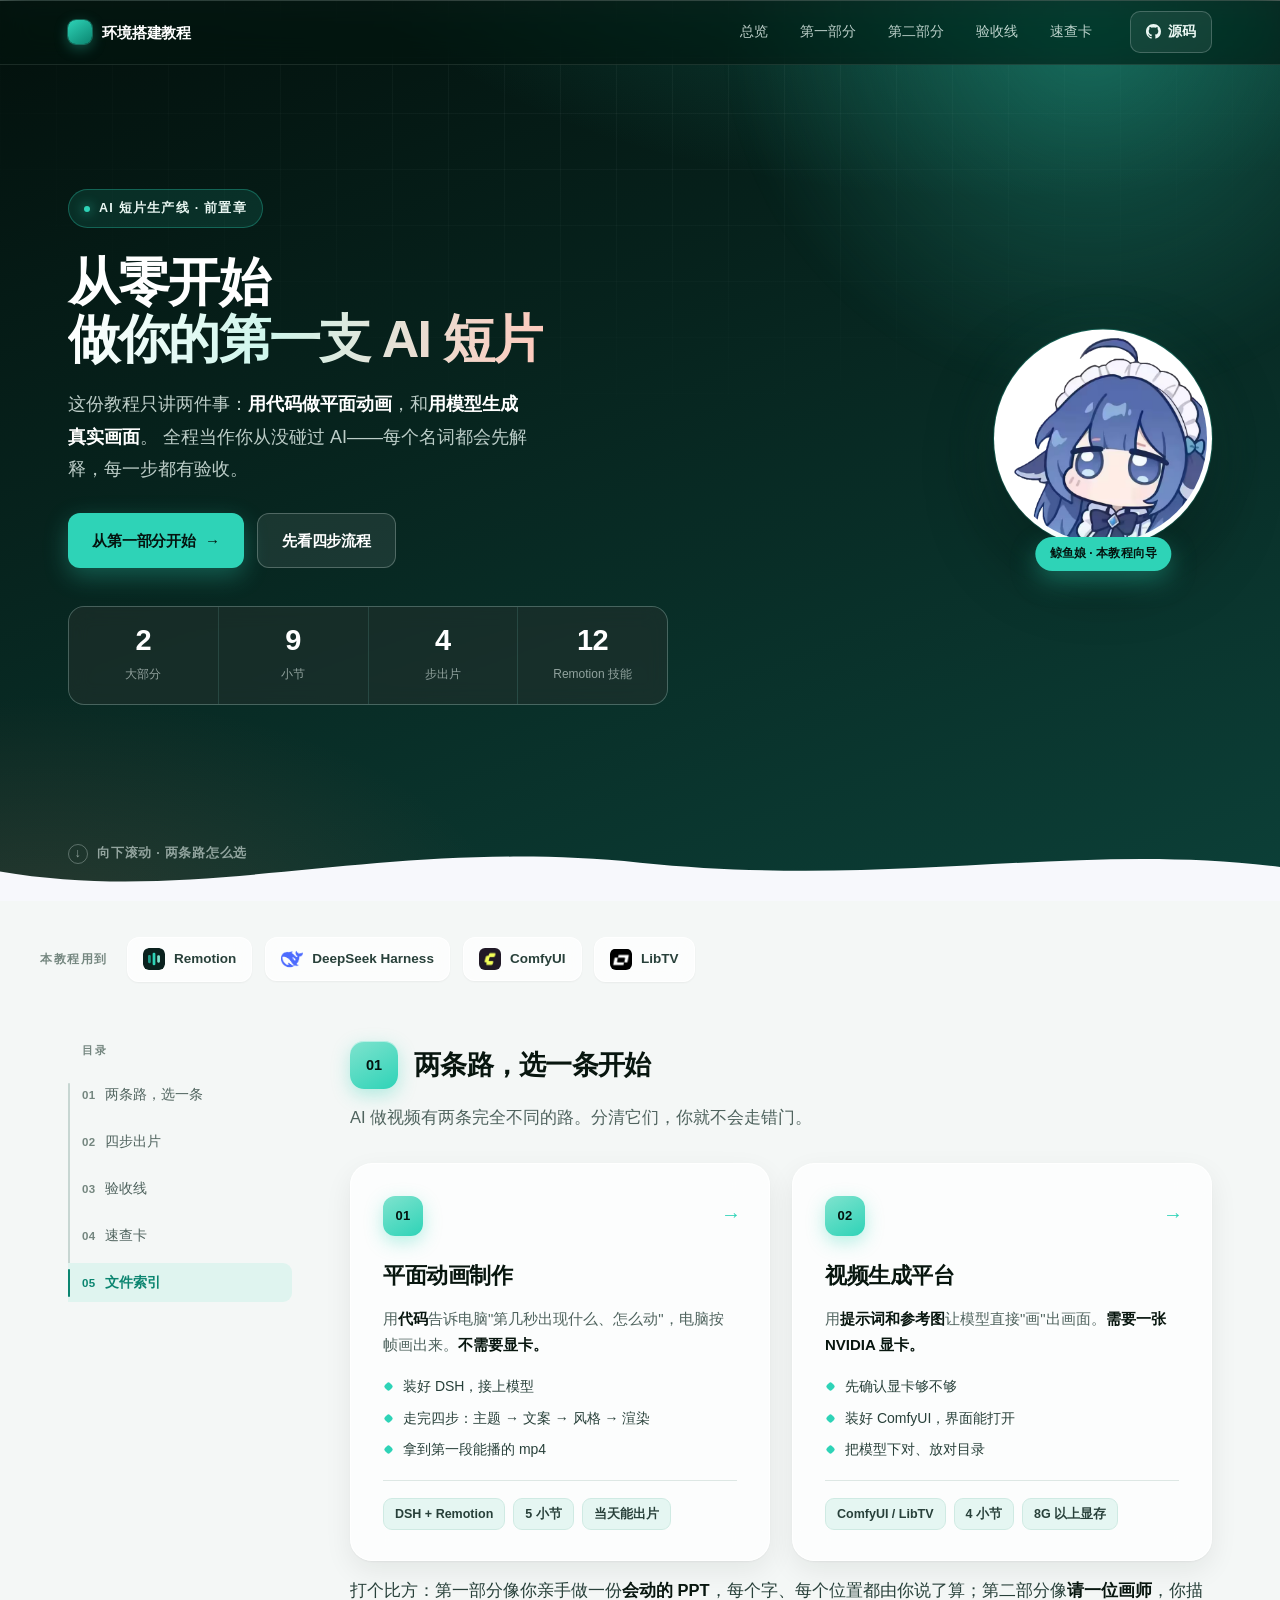
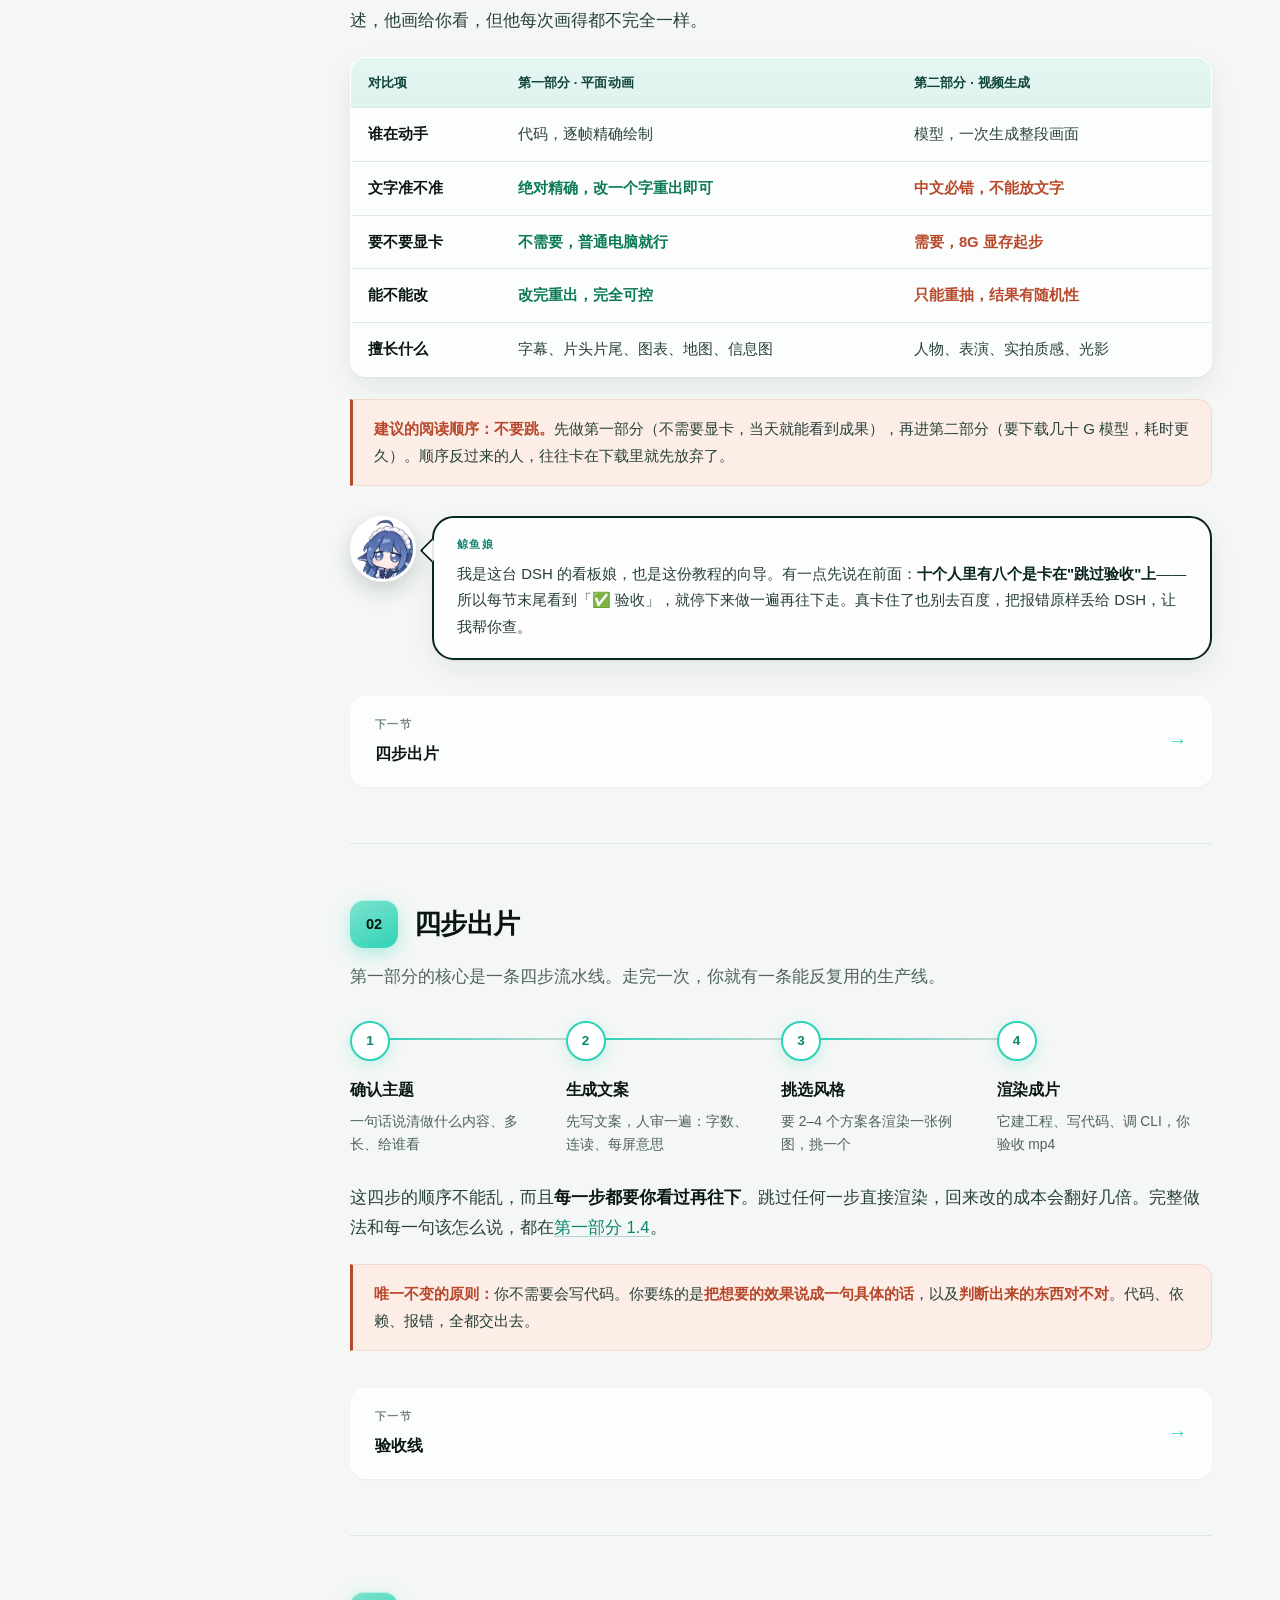
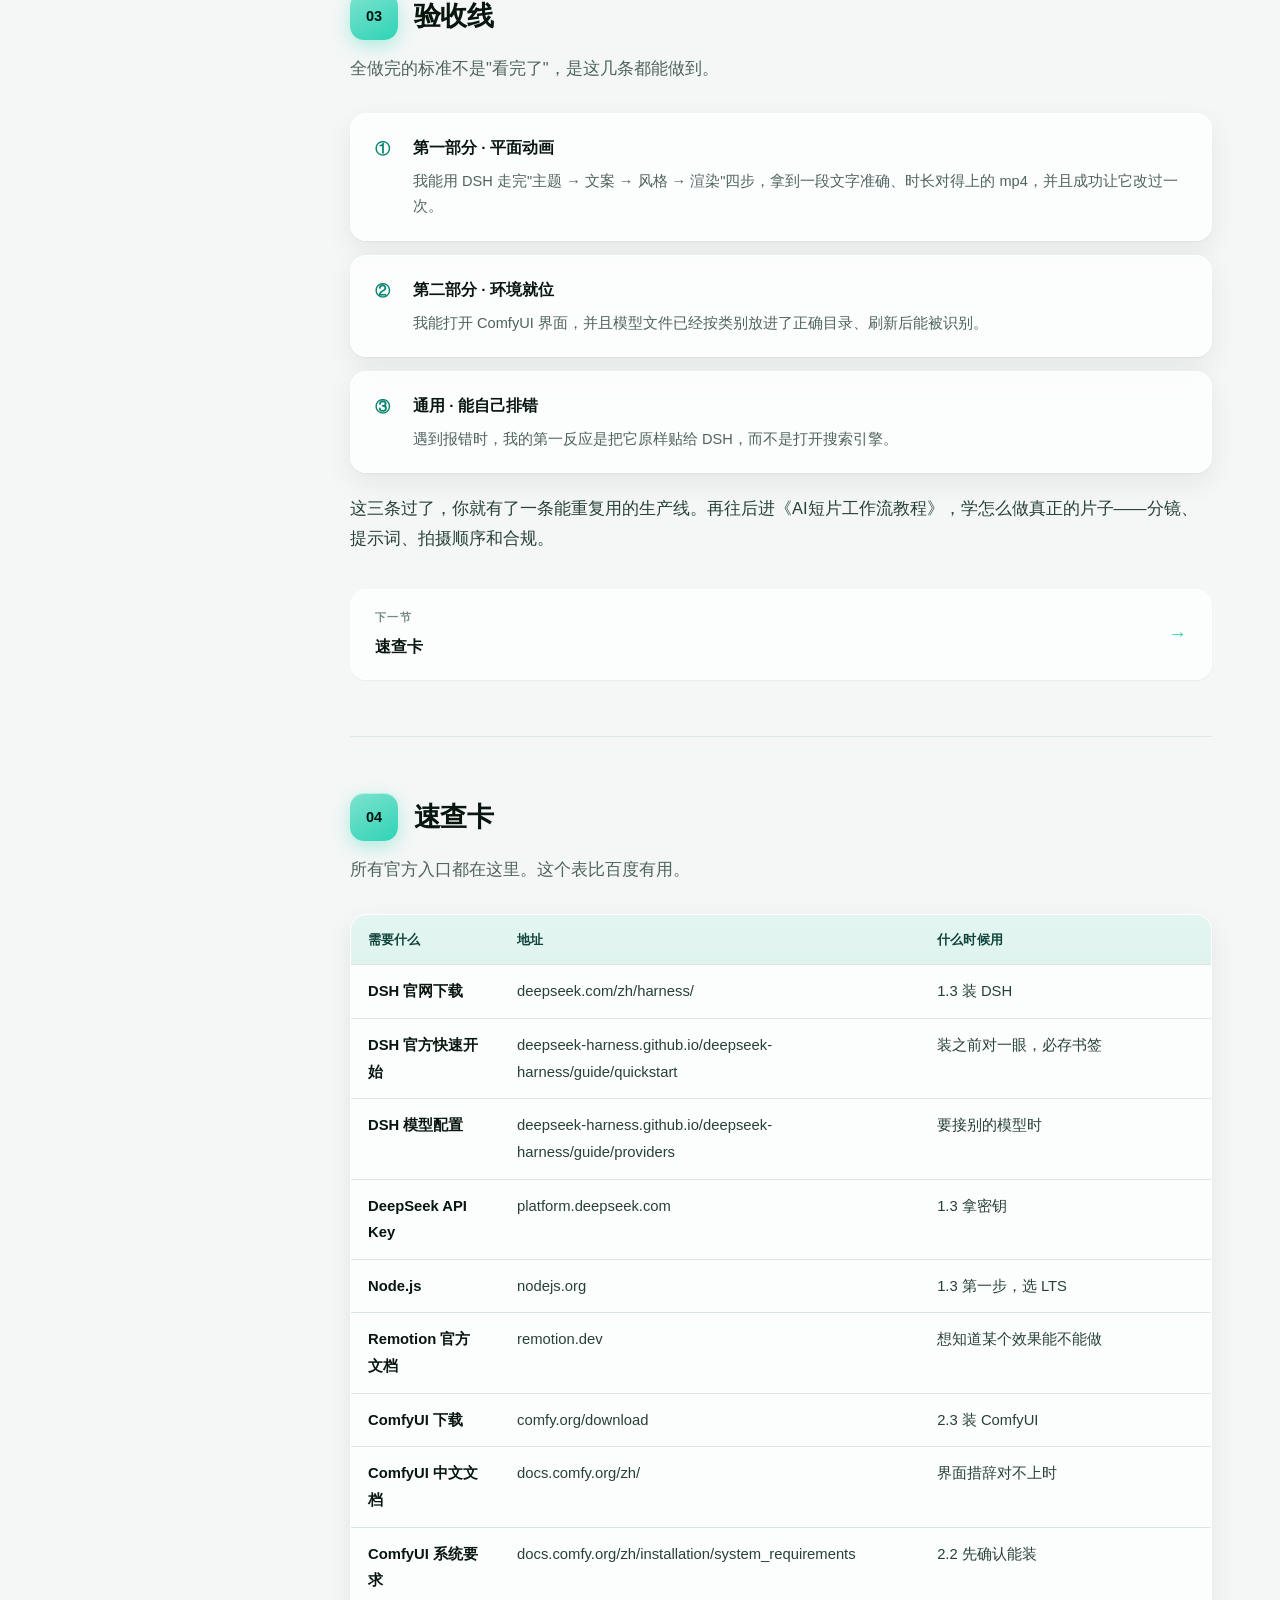
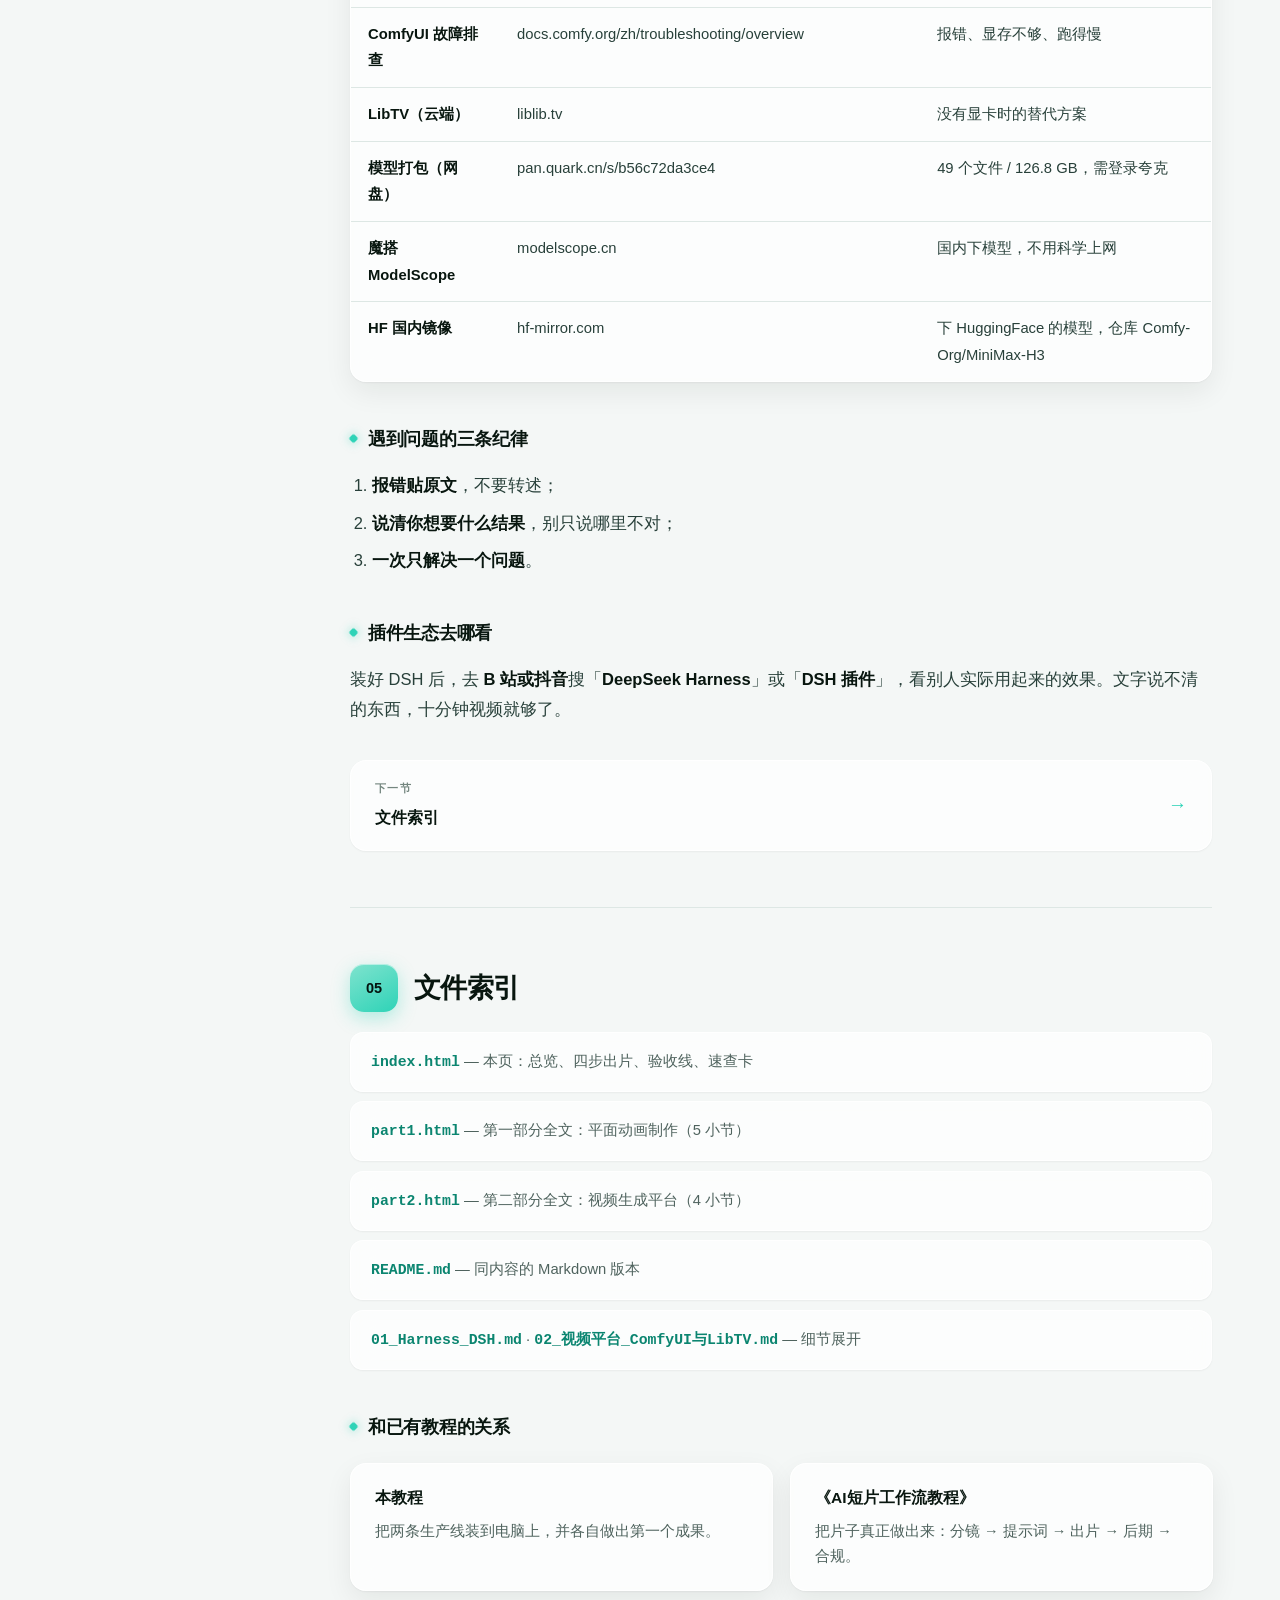
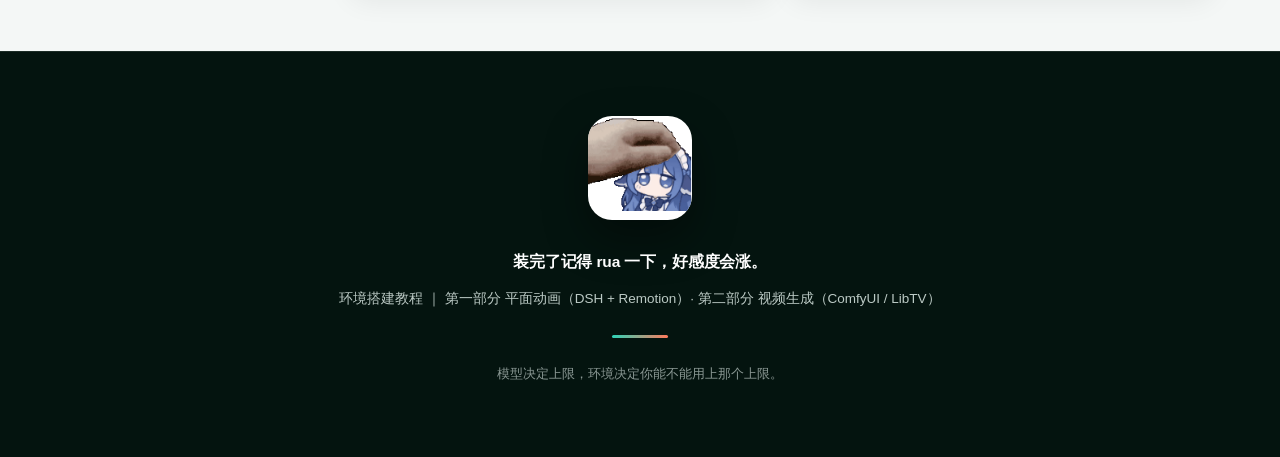
==== commit ada5ae24: "补真实模型清单、夸克网盘链接，新增魔搭/HuggingFace 下载方法与 LoRA 来源说明" ====
--- a/index.html
+++ b/index.html
@@ -216,7 +216,9 @@
       <tr><td>ComfyUI 系统要求</td><td>docs.comfy.org/zh/installation/system_requirements</td><td>2.2 先确认能装</td></tr>
       <tr><td>ComfyUI 故障排查</td><td>docs.comfy.org/zh/troubleshooting/overview</td><td>报错、显存不够、跑得慢</td></tr>
       <tr><td>LibTV（云端）</td><td>liblib.tv</td><td>没有显卡时的替代方案</td></tr>
-      <tr><td>模型下载镜像</td><td>hf-mirror.com</td><td>国内下载，仓库 Comfy-Org/MiniMax-H3</td></tr>
+      <tr><td>模型打包（网盘）</td><td>pan.quark.cn/s/b56c72da3ce4</td><td>49 个文件 / 126.8 GB，需登录夸克</td></tr>
+      <tr><td>魔搭 ModelScope</td><td>modelscope.cn</td><td>国内下模型，不用科学上网</td></tr>
+      <tr><td>HF 国内镜像</td><td>hf-mirror.com</td><td>下 HuggingFace 的模型，仓库 Comfy-Org/MiniMax-H3</td></tr>
     </table>
   </div>
 
--- a/assets/site.css
+++ b/assets/site.css
@@ -420,6 +420,13 @@
 td:first-child{color:var(--ink);font-weight:650}
 tr:hover td{background:rgba(223,244,239,.42)}
 .win{color:var(--ok);font-weight:800}
+
+/* 文件清单表：文件名很长，允许断行，其他列保持单行 */
+.tbl-files td:first-child{white-space:normal;min-width:220px}
+.tbl-files td:first-child code{white-space:normal;word-break:break-all;line-height:1.6}
+.tbl-files td:nth-child(2){white-space:nowrap;font-variant-numeric:tabular-nums}
+.tbl-files td:nth-child(3){white-space:nowrap}
+.tbl-files th:nth-child(2),.tbl-files th:nth-child(3){width:1%}
 .lose{color:var(--warn);font-weight:650}
 
 /* ============================ 流程图 ============================ */
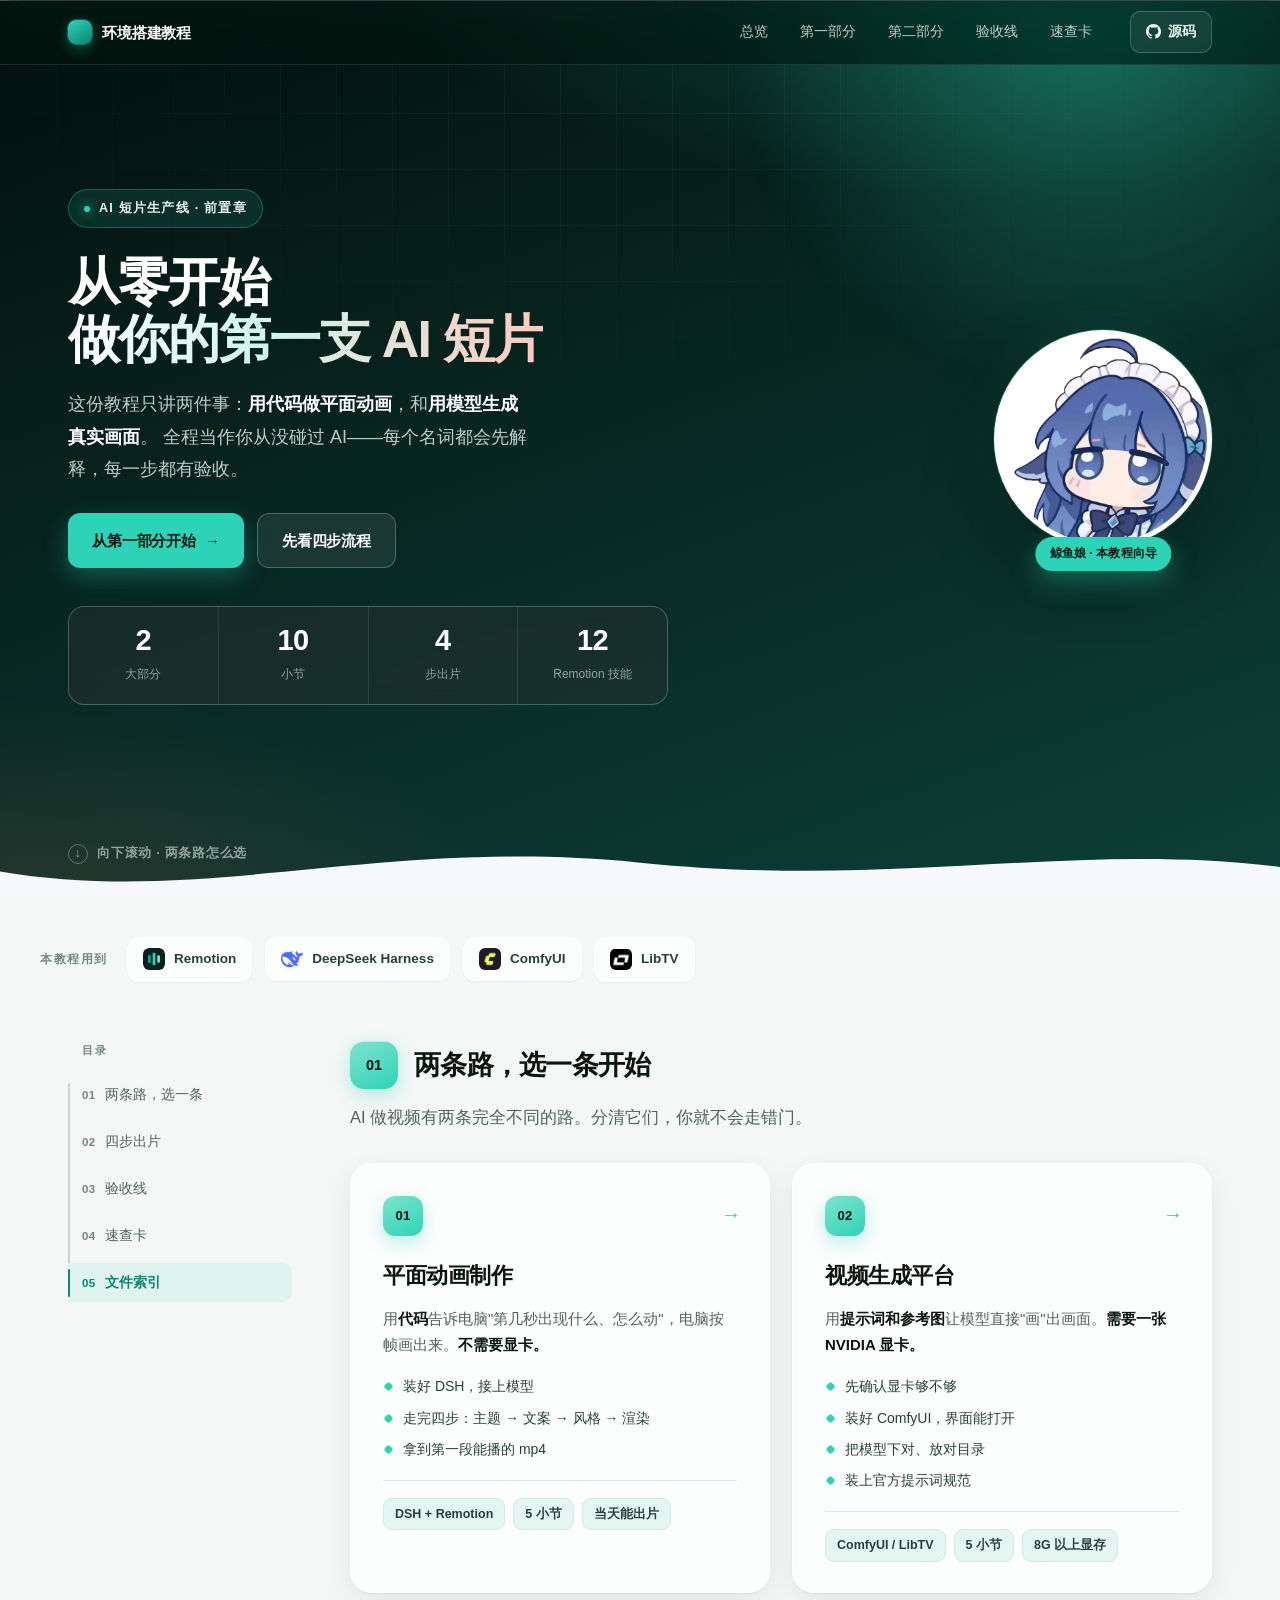
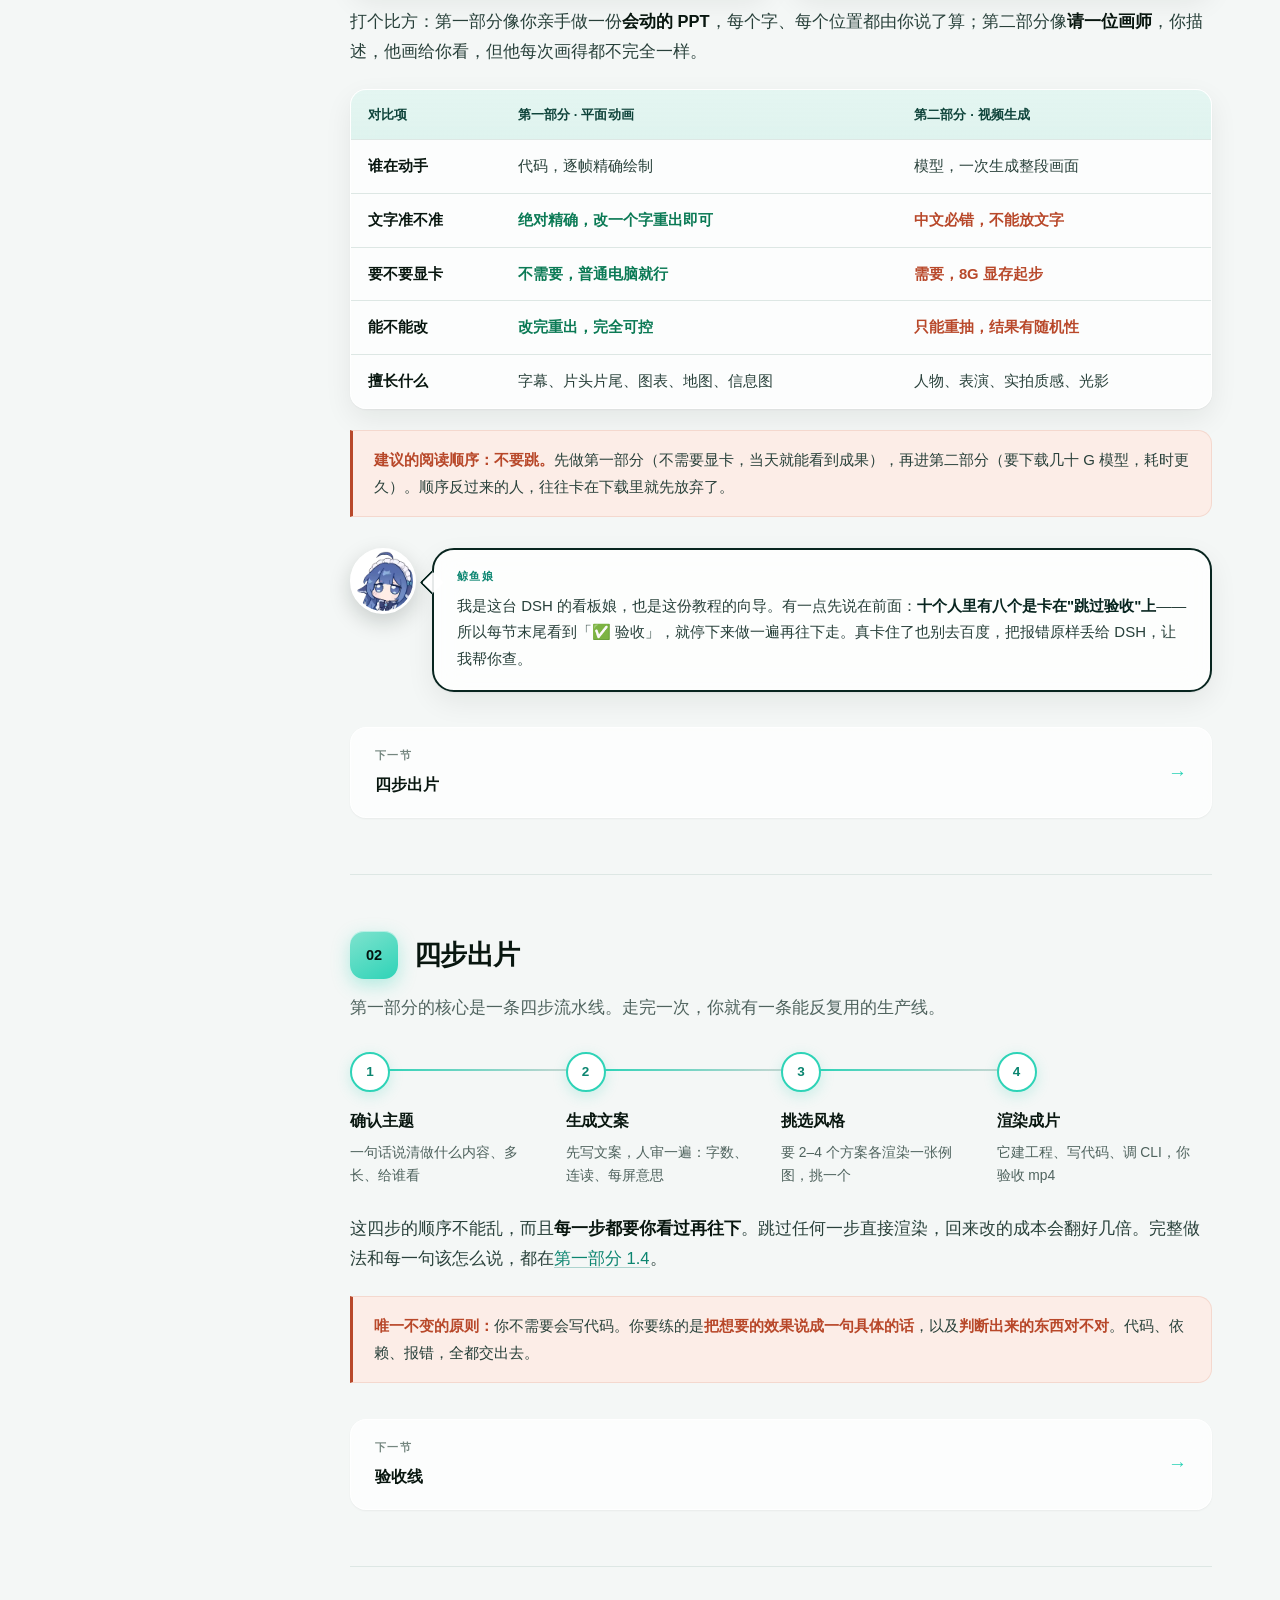
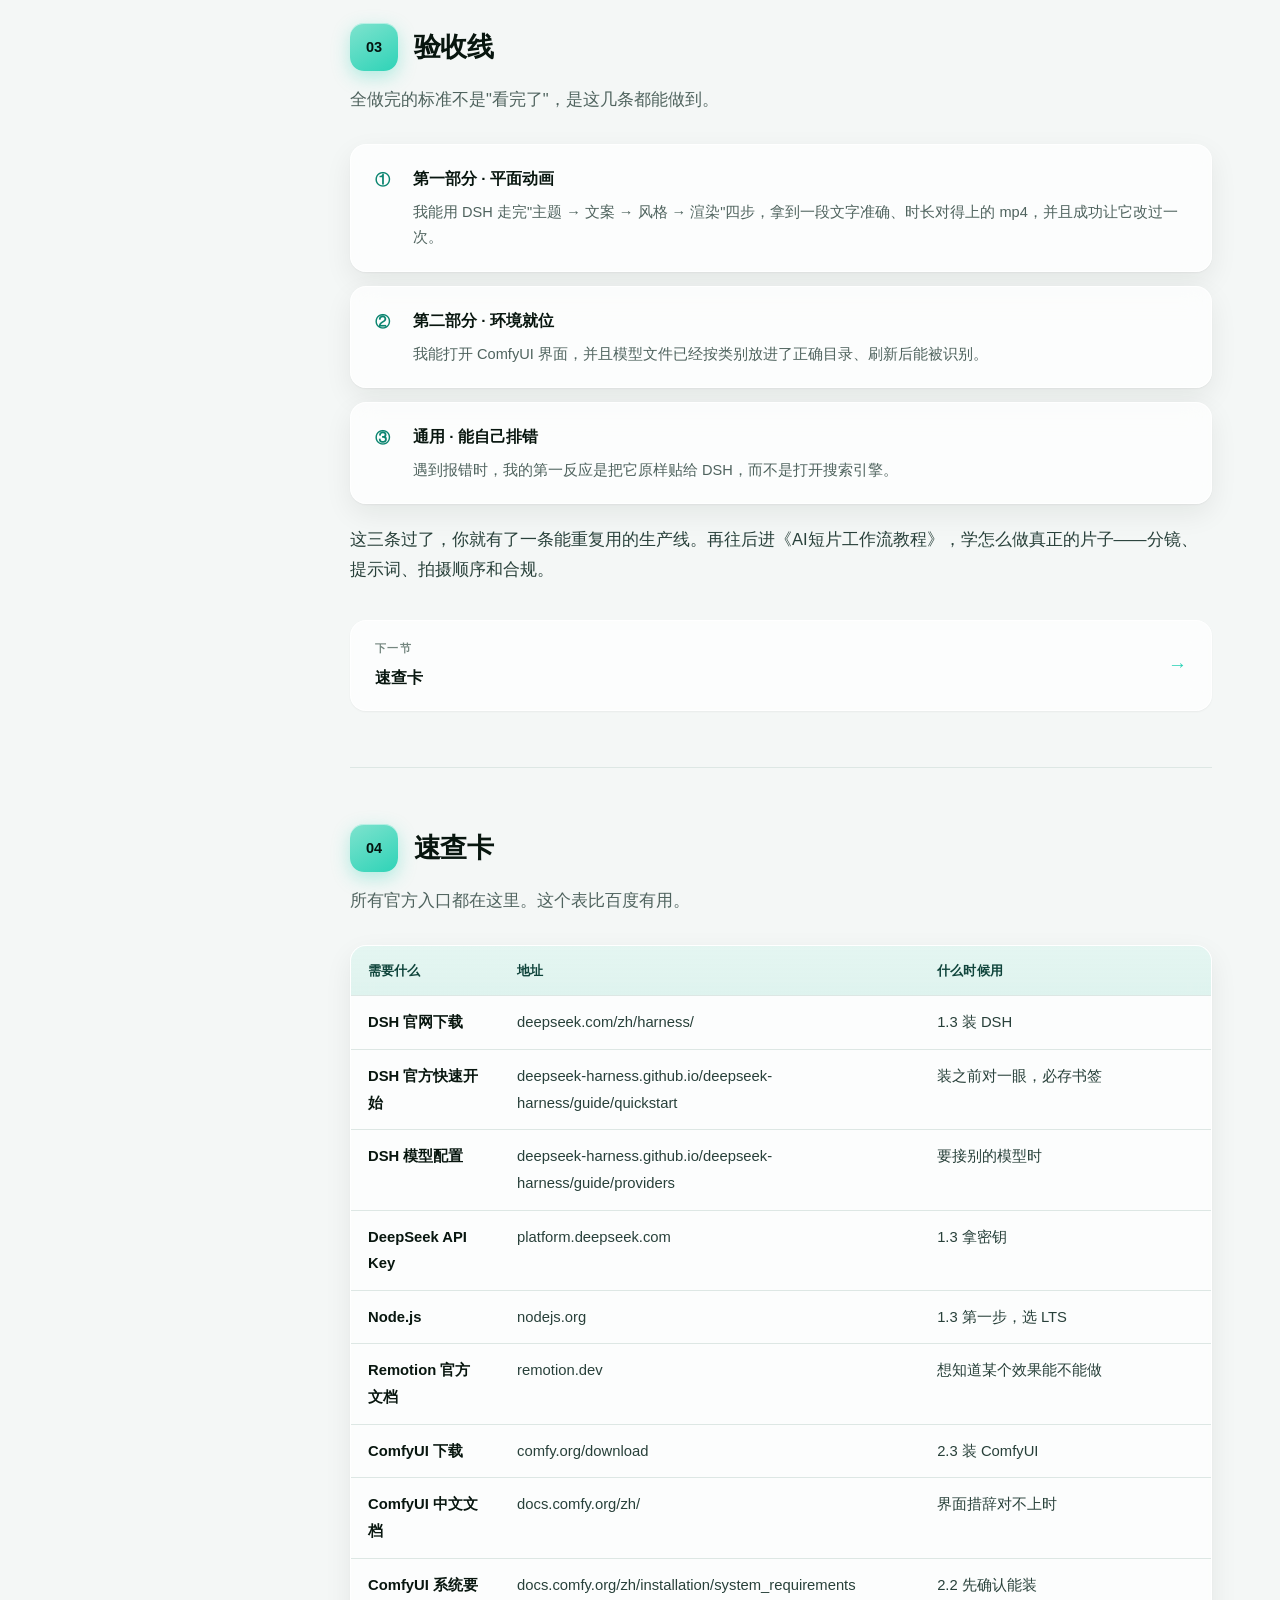
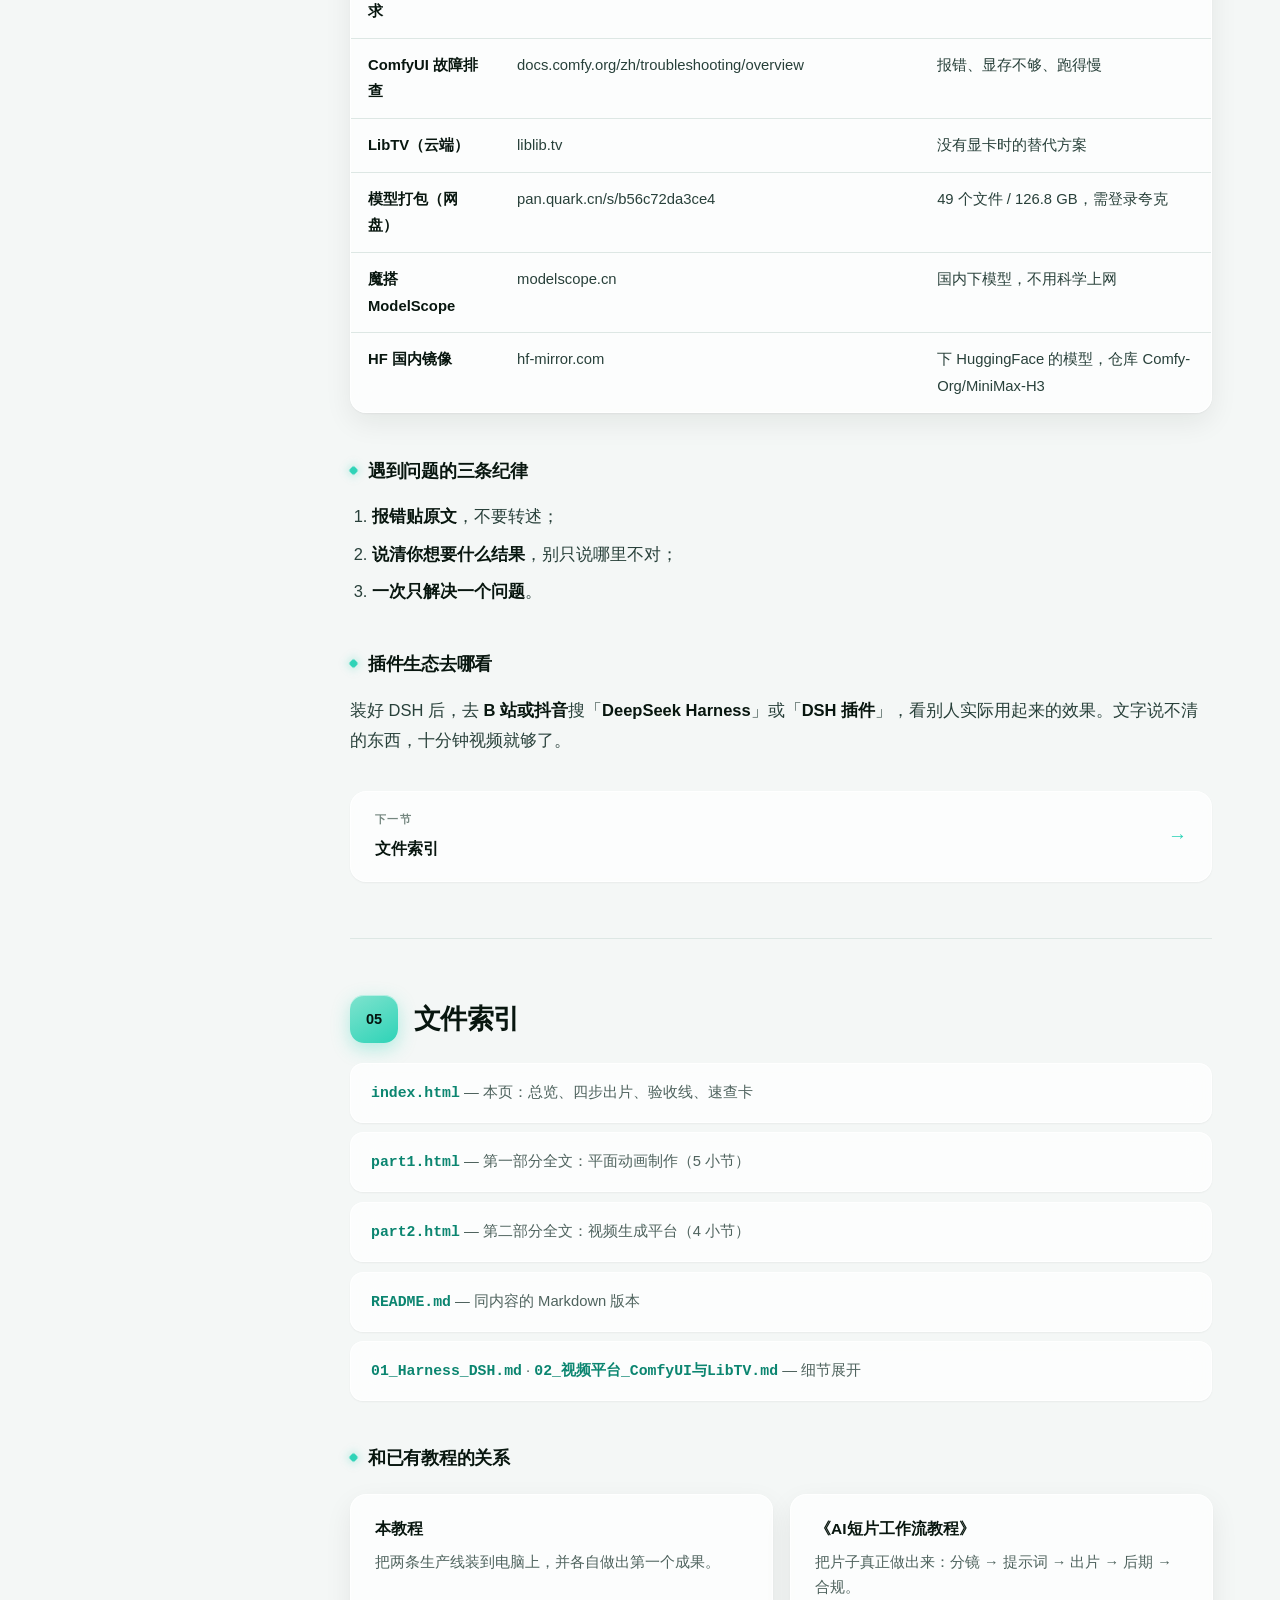
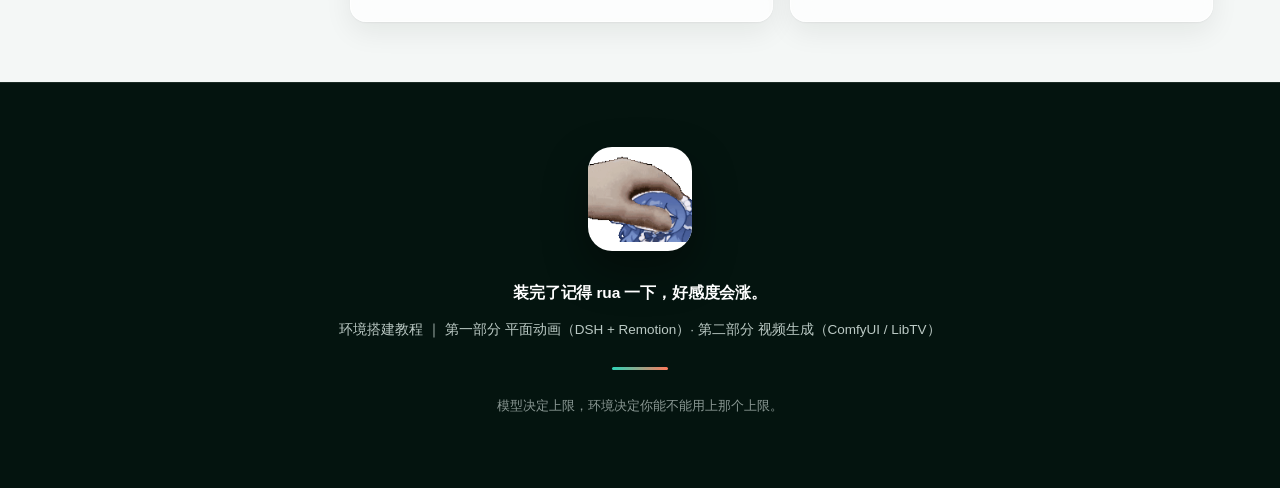
==== commit 3822e07c: "视频部分新增 2.5：用官方提示词规范写 prompt，教用户指挥自己的 AI 去找并安装 h3-prompt-writing" ====
--- a/index.html
+++ b/index.html
@@ -43,7 +43,7 @@
       </div>
       <div class="kpi">
         <div><b data-count="2">2</b><span>大部分</span></div>
-        <div><b data-count="9">9</b><span>小节</span></div>
+        <div><b data-count="10">10</b><span>小节</span></div>
         <div><b data-count="4">4</b><span>步出片</span></div>
         <div><b data-count="12">12</b><span>Remotion 技能</span></div>
       </div>
@@ -117,10 +117,11 @@
         <li>先确认显卡够不够</li>
         <li>装好 ComfyUI，界面能打开</li>
         <li>把模型下对、放对目录</li>
+        <li>装上官方提示词规范</li>
       </ul>
       <div class="meta">
         <span>ComfyUI / LibTV</span>
-        <span>4 小节</span>
+        <span>5 小节</span>
         <span>8G 以上显存</span>
       </div>
     </a>
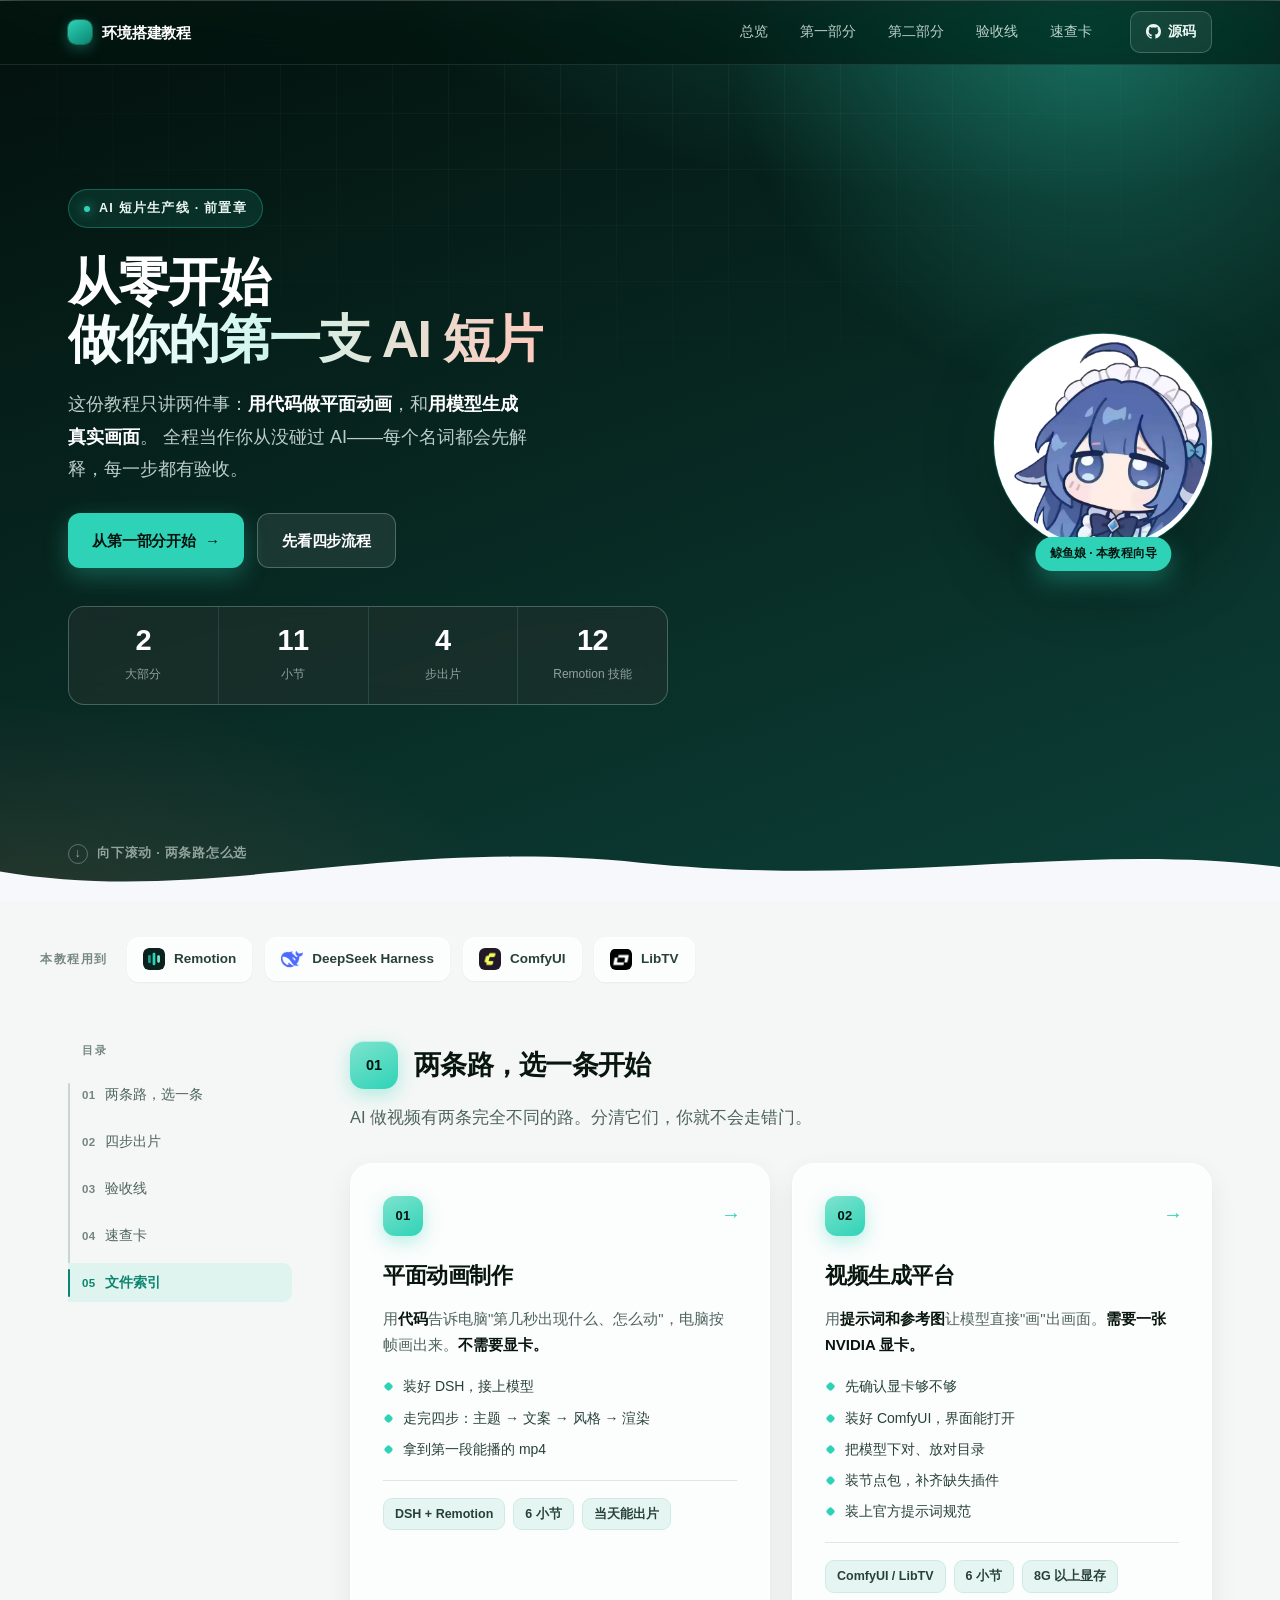
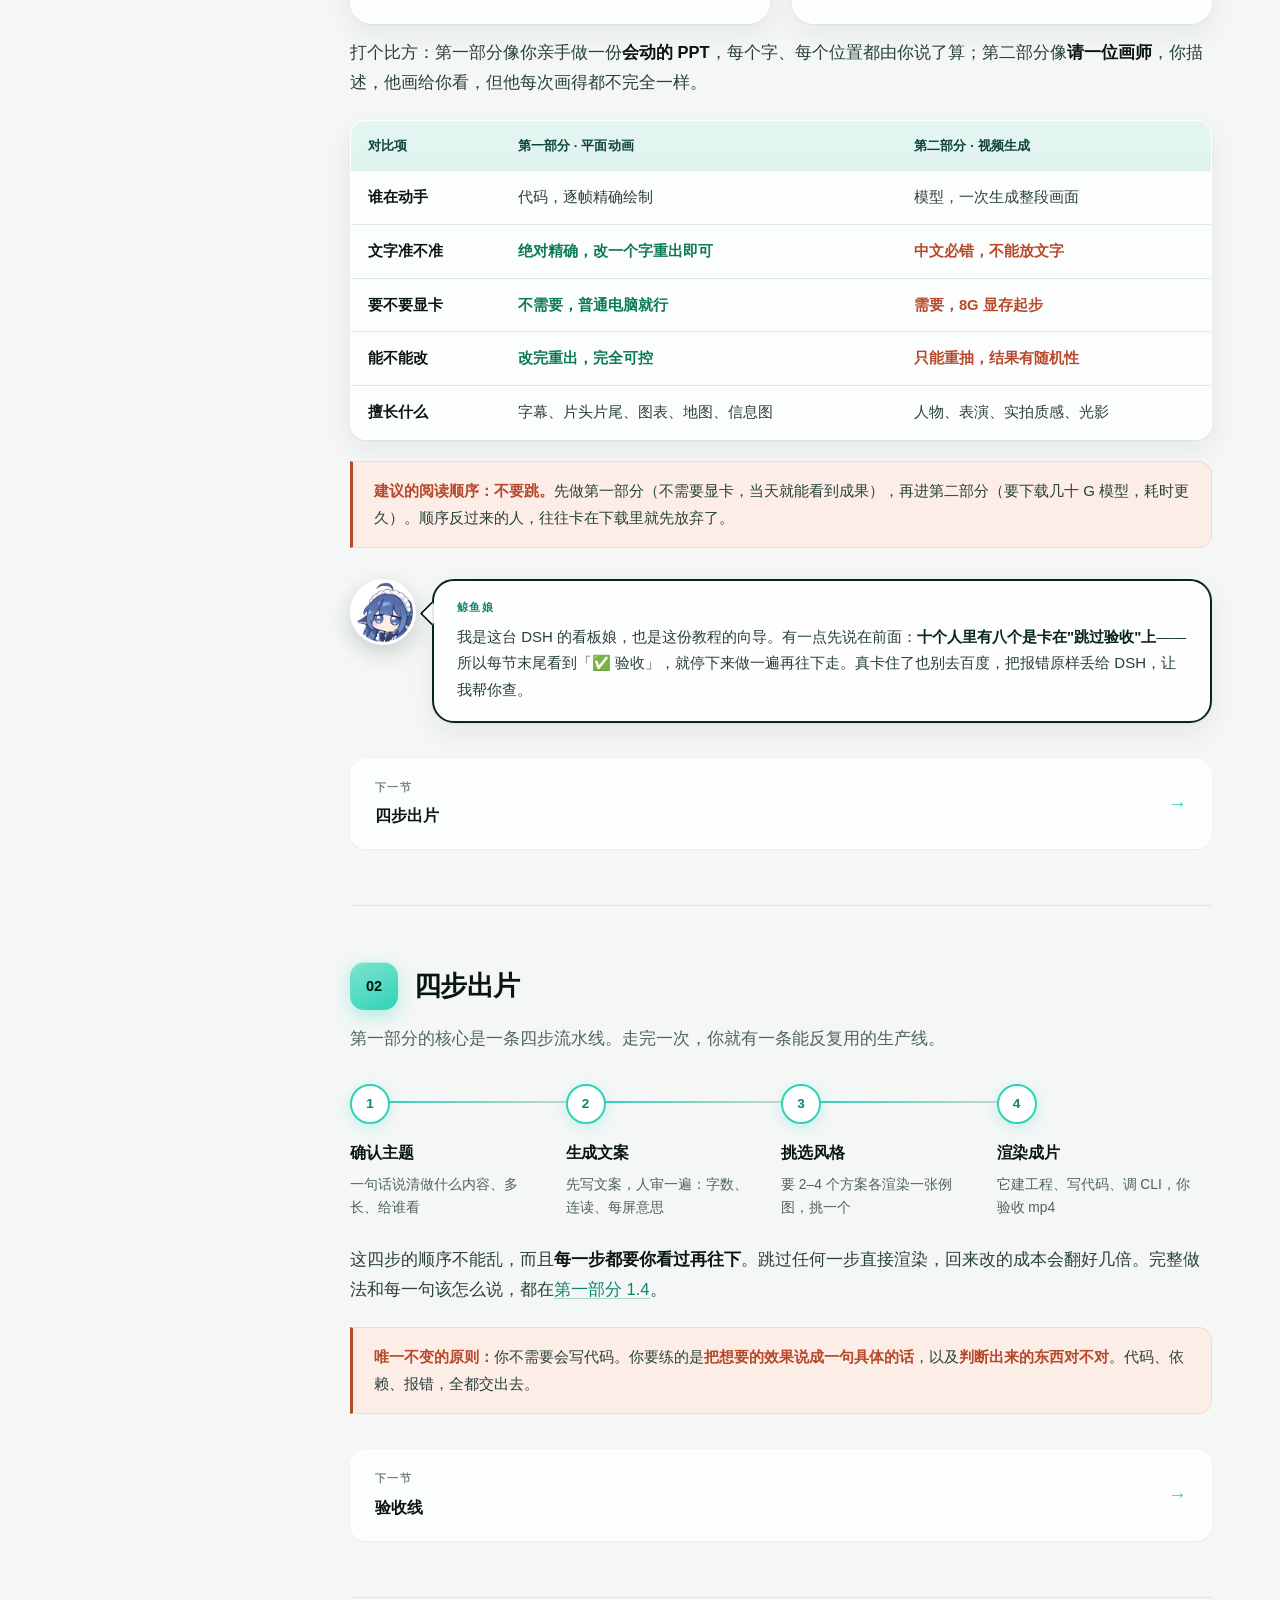
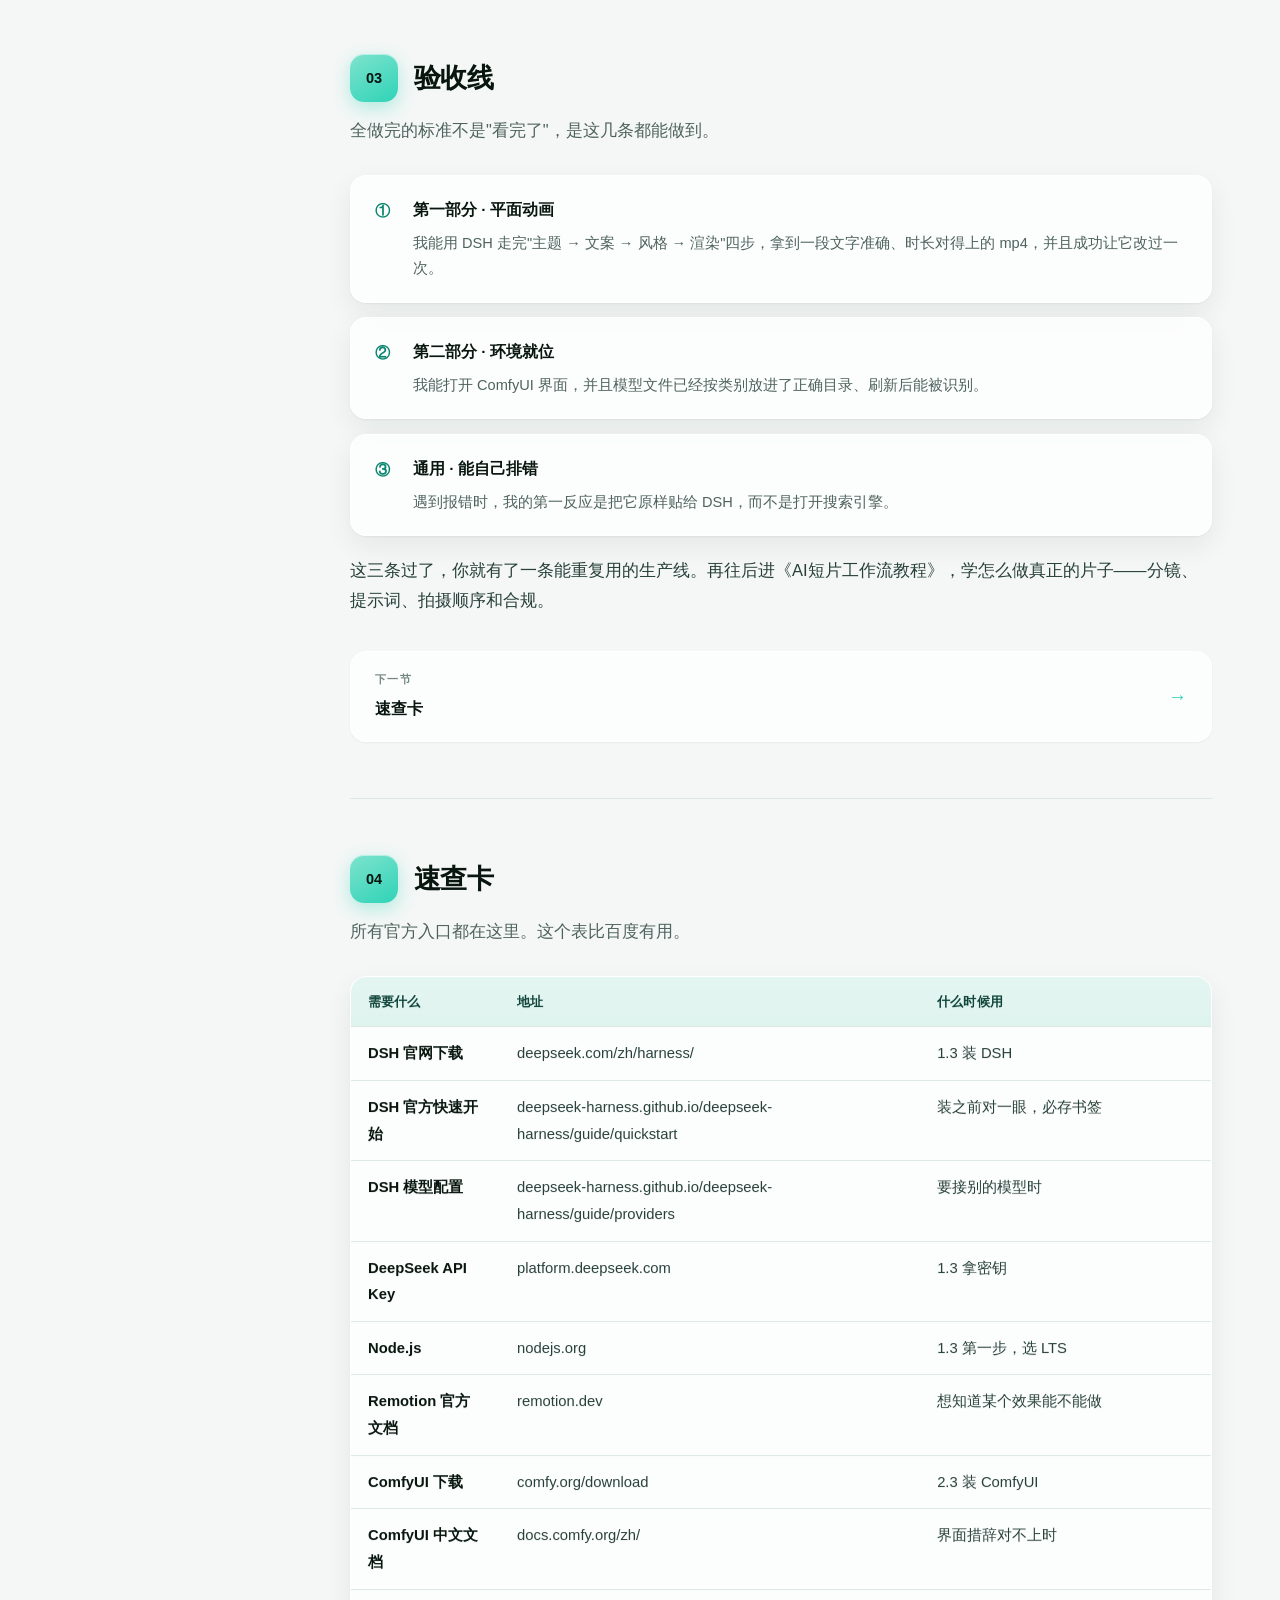
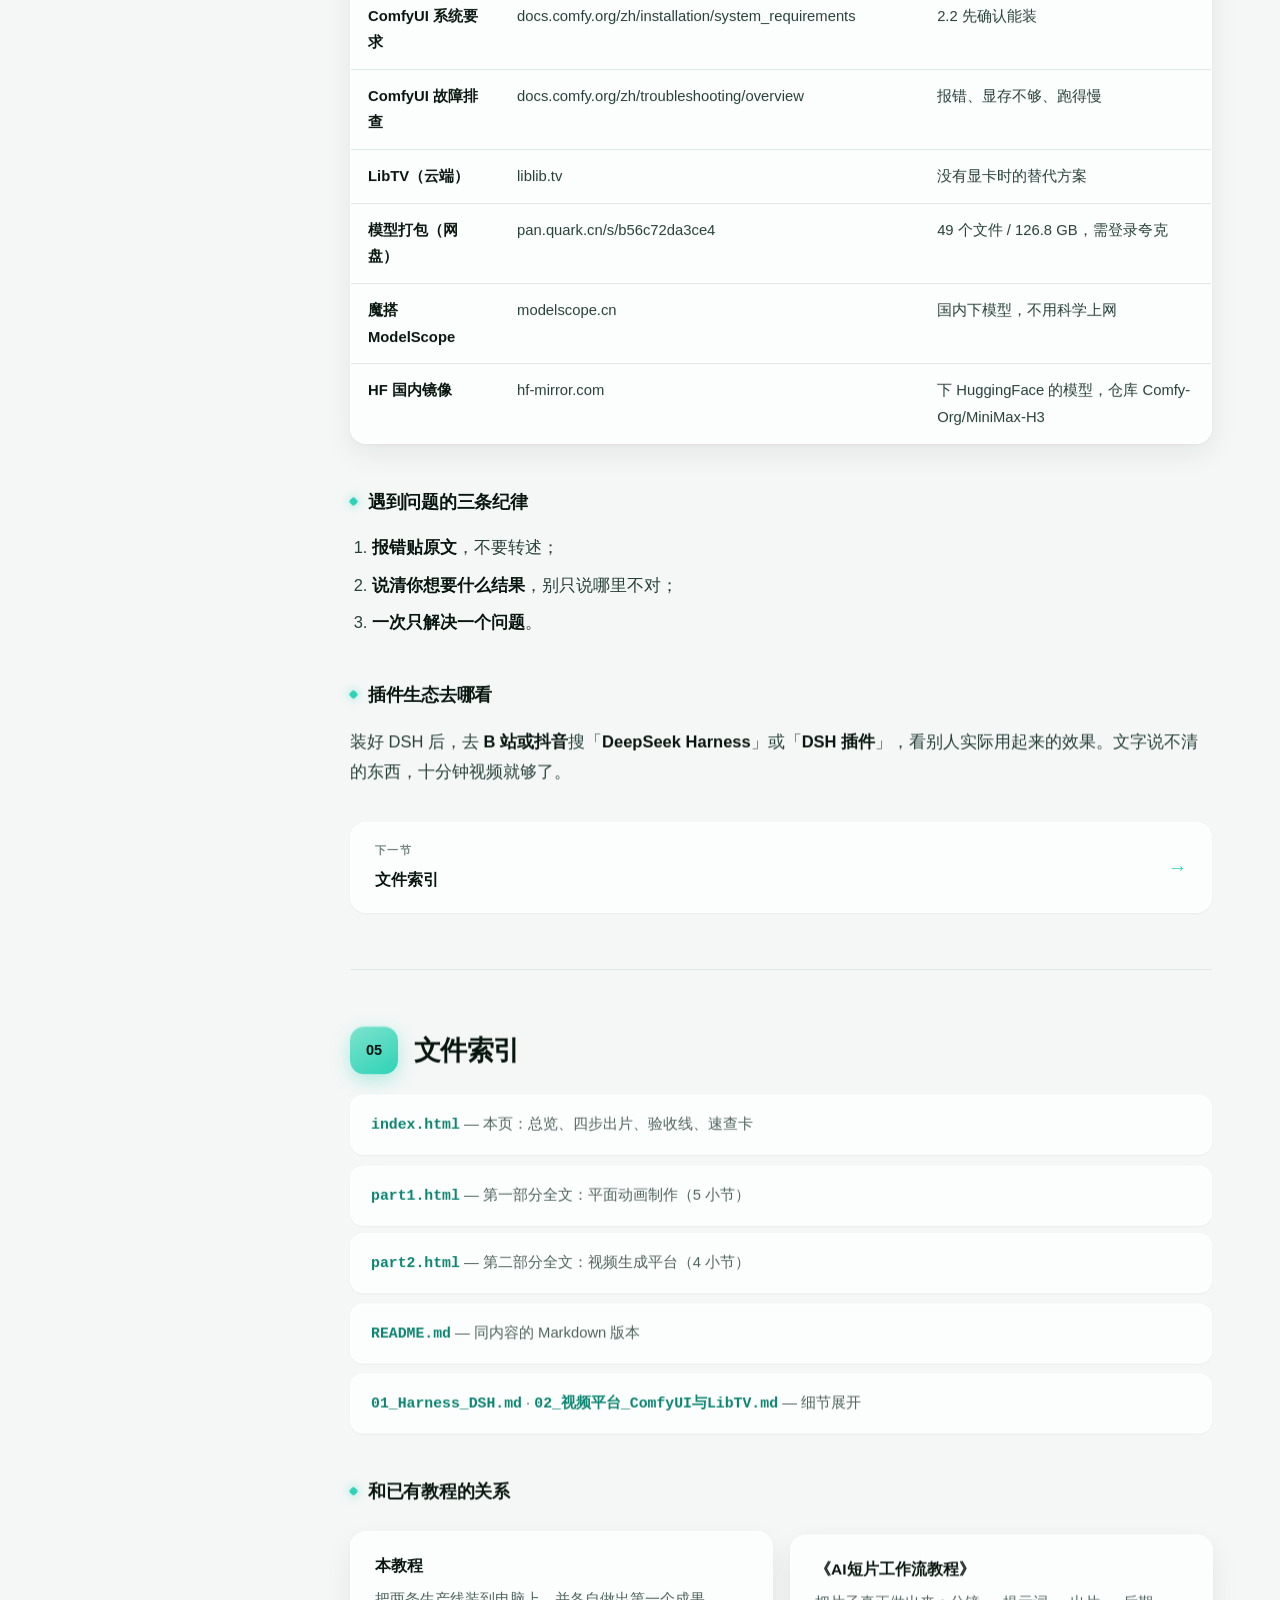
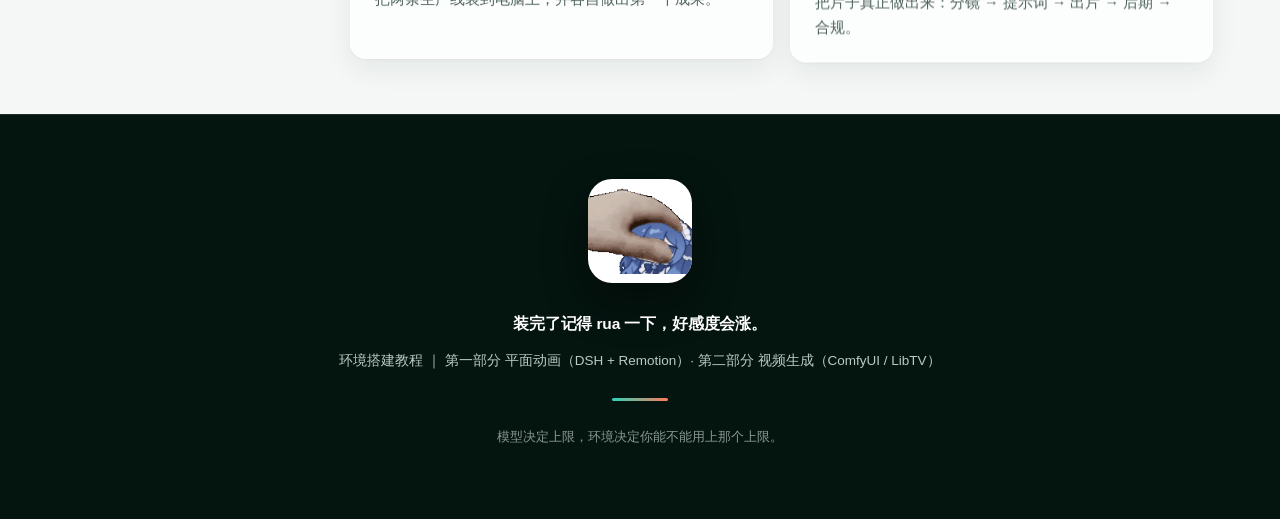
==== commit 93aa61c1: "视频部分新增 2.5：装节点包（Manager 装缺失节点 / 搜不到就交给 AI），原 2.5 顺延为 2.6" ====
--- a/index.html
+++ b/index.html
@@ -43,7 +43,7 @@
       </div>
       <div class="kpi">
         <div><b data-count="2">2</b><span>大部分</span></div>
-        <div><b data-count="10">10</b><span>小节</span></div>
+        <div><b data-count="11">11</b><span>小节</span></div>
         <div><b data-count="4">4</b><span>步出片</span></div>
         <div><b data-count="12">12</b><span>Remotion 技能</span></div>
       </div>
@@ -103,7 +103,7 @@
       </ul>
       <div class="meta">
         <span>DSH + Remotion</span>
-        <span>5 小节</span>
+        <span>6 小节</span>
         <span>当天能出片</span>
       </div>
     </a>
@@ -117,11 +117,12 @@
         <li>先确认显卡够不够</li>
         <li>装好 ComfyUI，界面能打开</li>
         <li>把模型下对、放对目录</li>
+        <li>装节点包，补齐缺失插件</li>
         <li>装上官方提示词规范</li>
       </ul>
       <div class="meta">
         <span>ComfyUI / LibTV</span>
-        <span>5 小节</span>
+        <span>6 小节</span>
         <span>8G 以上显存</span>
       </div>
     </a>
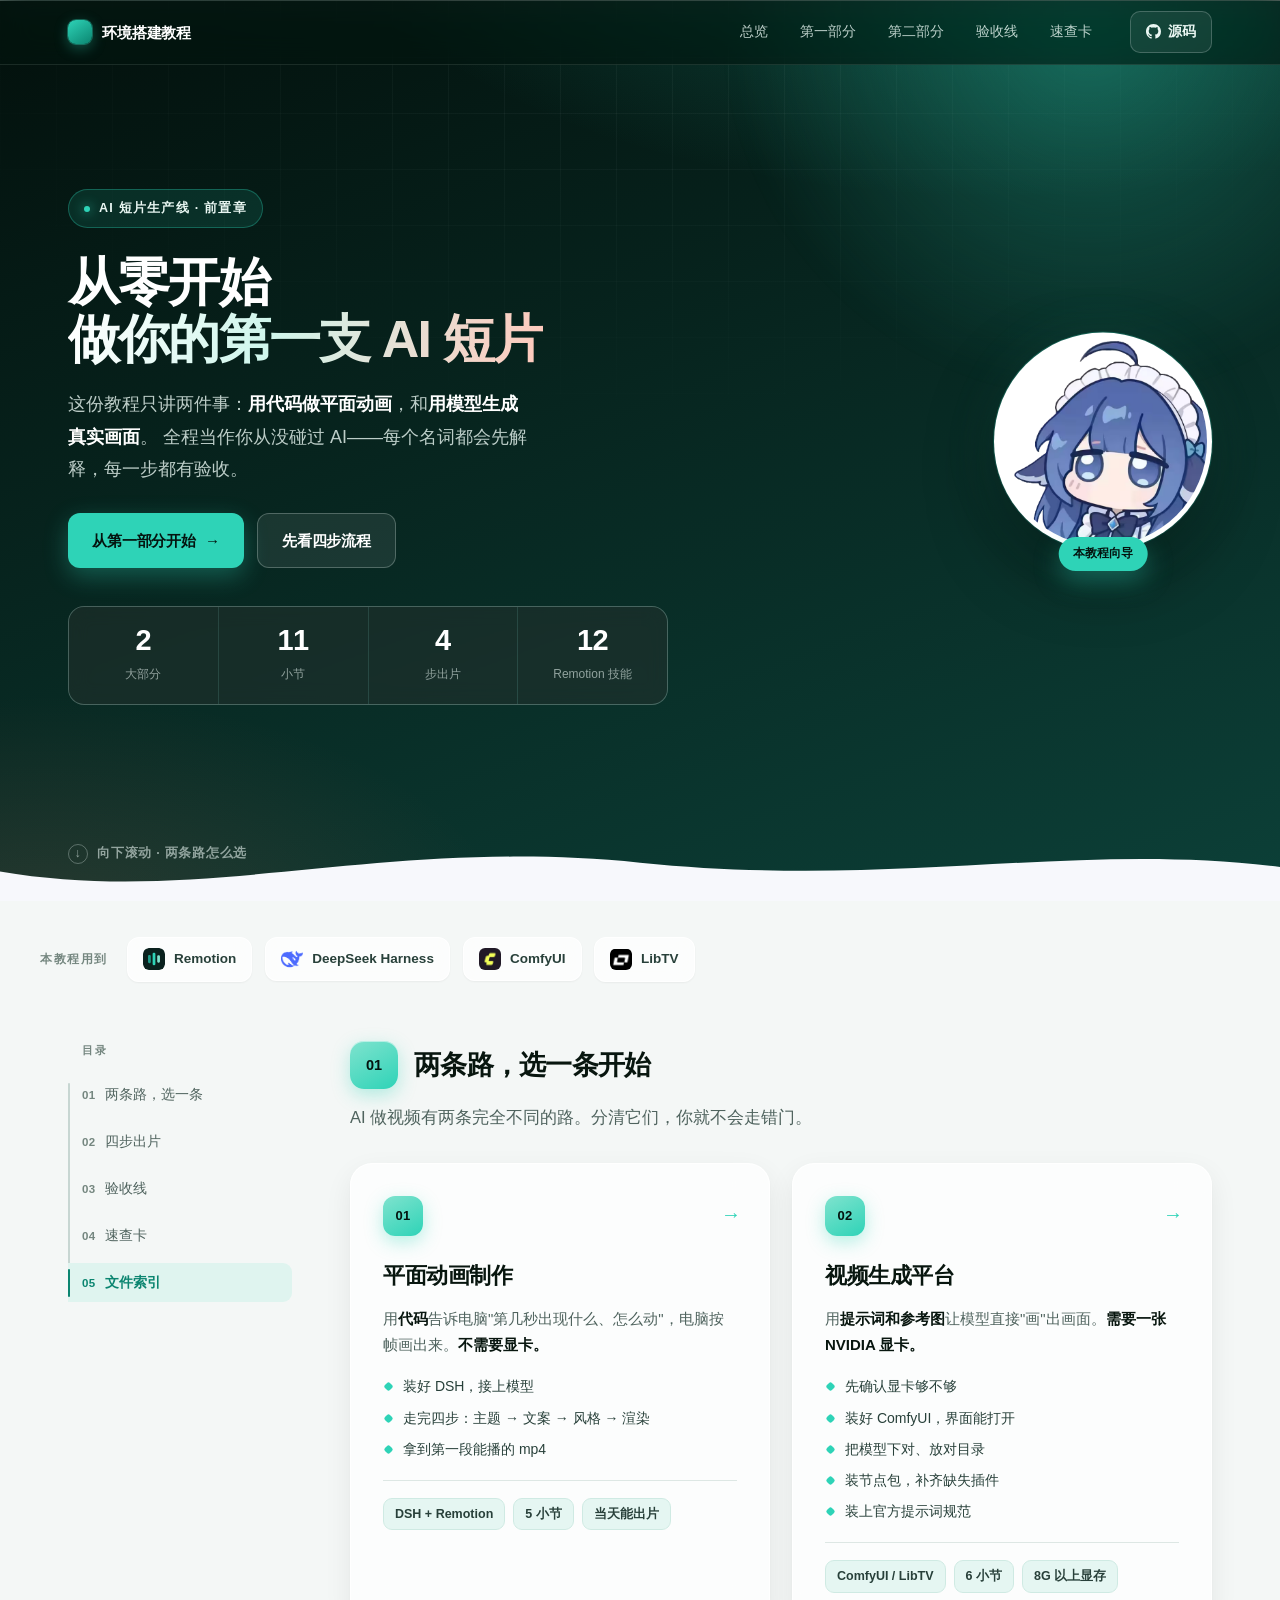
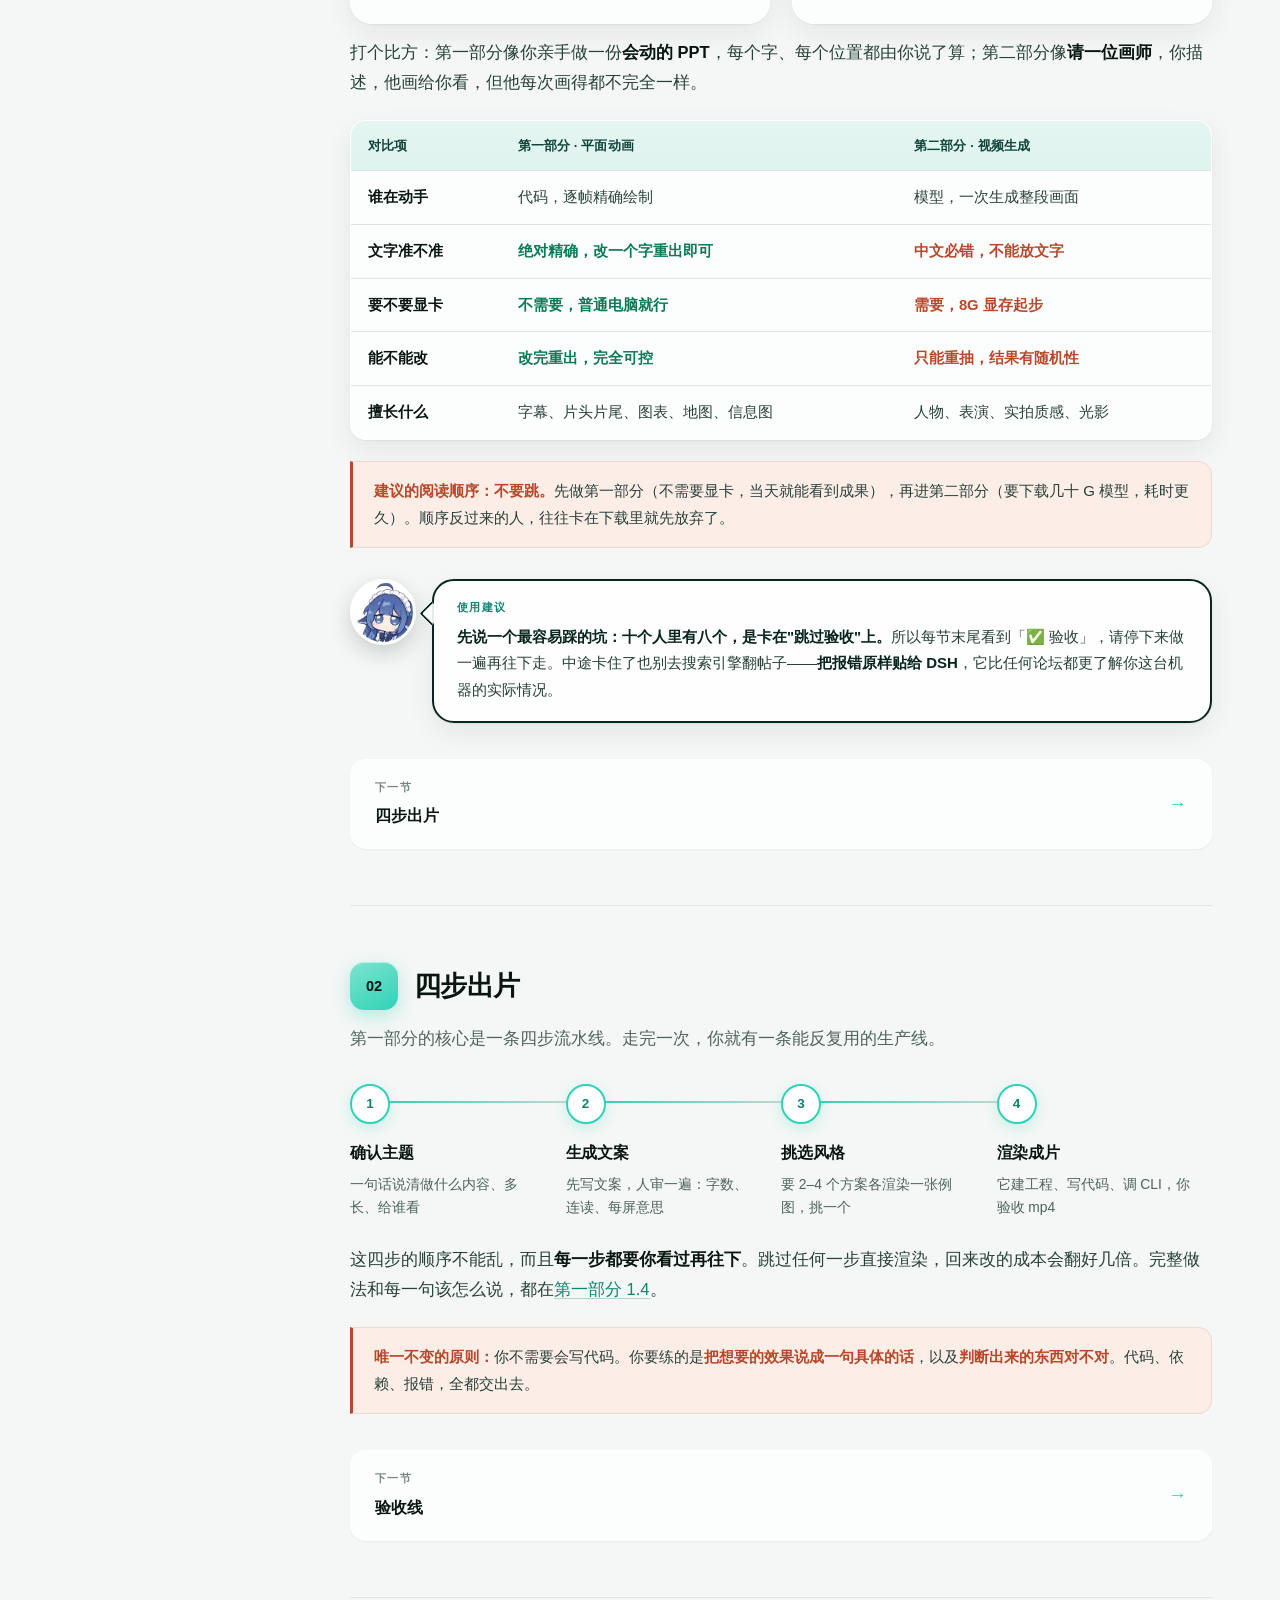
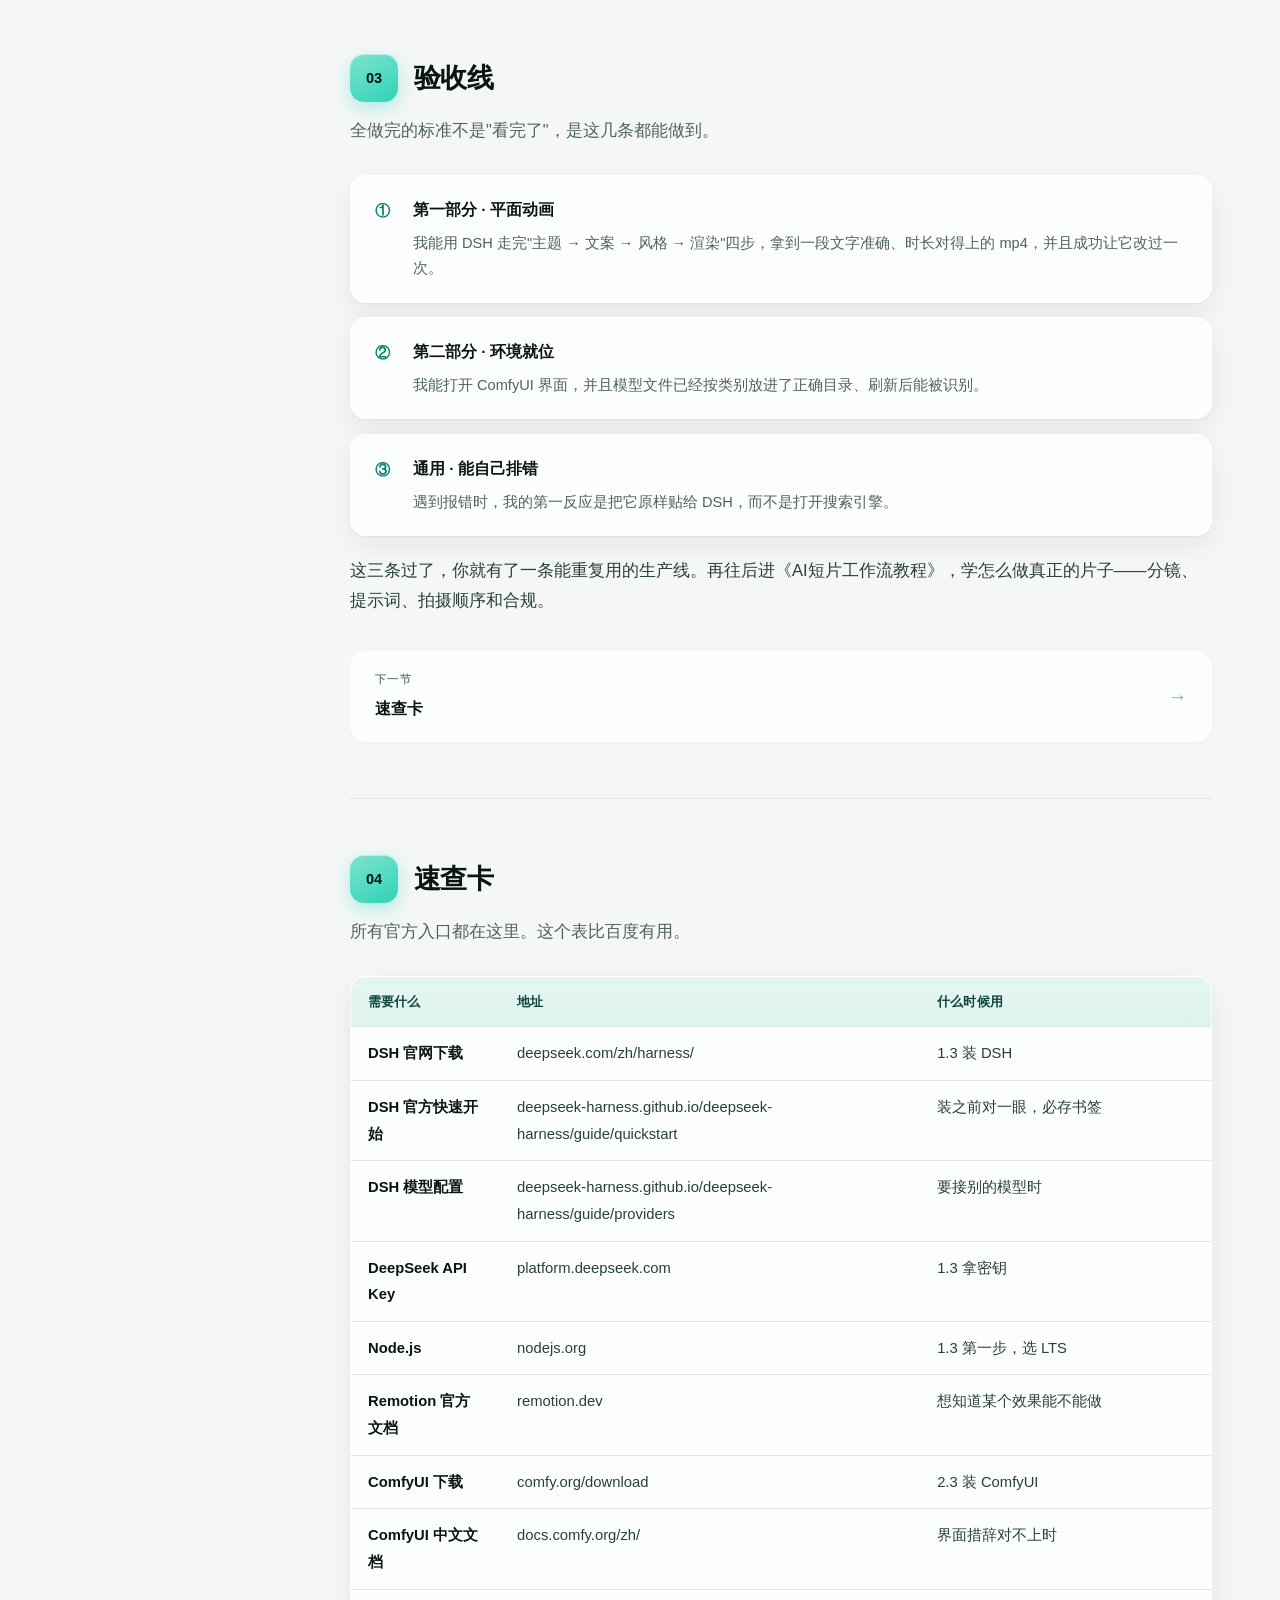
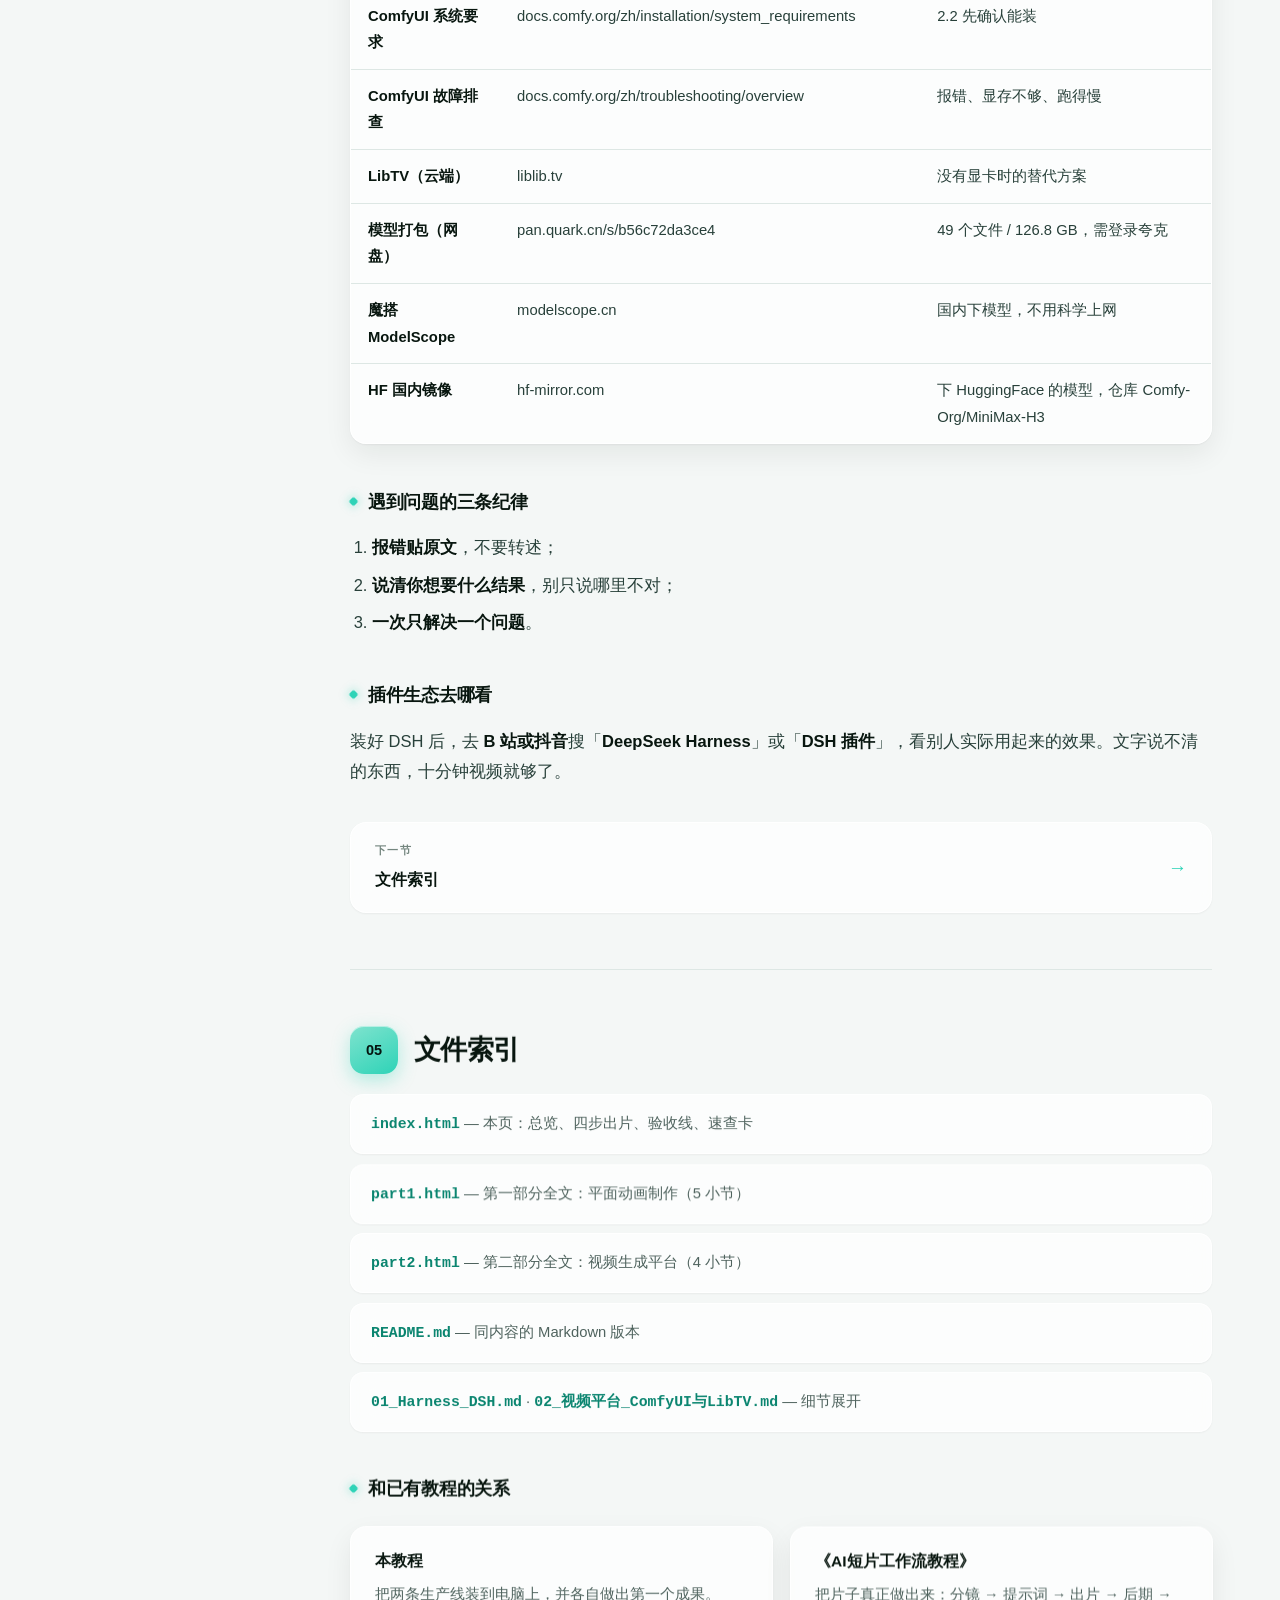
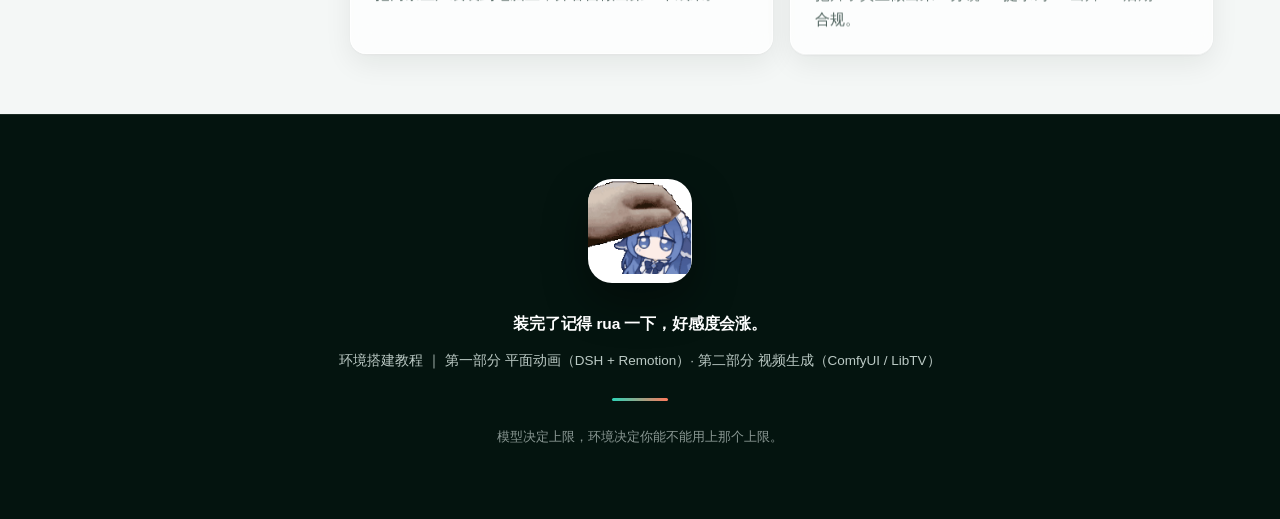
==== commit 104e954a: "对外版本：去掉角色自我称呼（气泡署名改为「使用建议」），首页提示改为中性表述" ====
--- a/index.html
+++ b/index.html
@@ -50,8 +50,8 @@
     </div>
     <div class="hero-art">
       <span class="halo"></span>
-      <img src="assets/whale-girl.png" alt="鲸鱼娘">
-      <span class="tagline">鲸鱼娘 · 本教程向导</span>
+      <img src="assets/whale-girl.png" alt="">
+      <span class="tagline">本教程向导</span>
     </div>
   </div>
   <div class="hero-foot">
@@ -103,7 +103,7 @@
       </ul>
       <div class="meta">
         <span>DSH + Remotion</span>
-        <span>6 小节</span>
+        <span>5 小节</span>
         <span>当天能出片</span>
       </div>
     </a>
@@ -148,8 +148,8 @@
   <div class="whale reveal">
     <img src="assets/whale-girl.png" alt="">
     <div class="bubble">
-      <div class="who">鲸鱼娘</div>
-      <p>我是这台 DSH 的看板娘，也是这份教程的向导。有一点先说在前面：<b>十个人里有八个是卡在"跳过验收"上</b>——所以每节末尾看到「✅ 验收」，就停下来做一遍再往下走。真卡住了也别去百度，把报错原样丢给 DSH，让我帮你查。</p>
+      <div class="who">使用建议</div>
+      <p><b>先说一个最容易踩的坑：十个人里有八个，是卡在"跳过验收"上。</b>所以每节末尾看到「✅ 验收」，请停下来做一遍再往下走。中途卡住了也别去搜索引擎翻帖子——<b>把报错原样贴给 DSH</b>，它比任何论坛都更了解你这台机器的实际情况。</p>
     </div>
   </div>
 </section>
